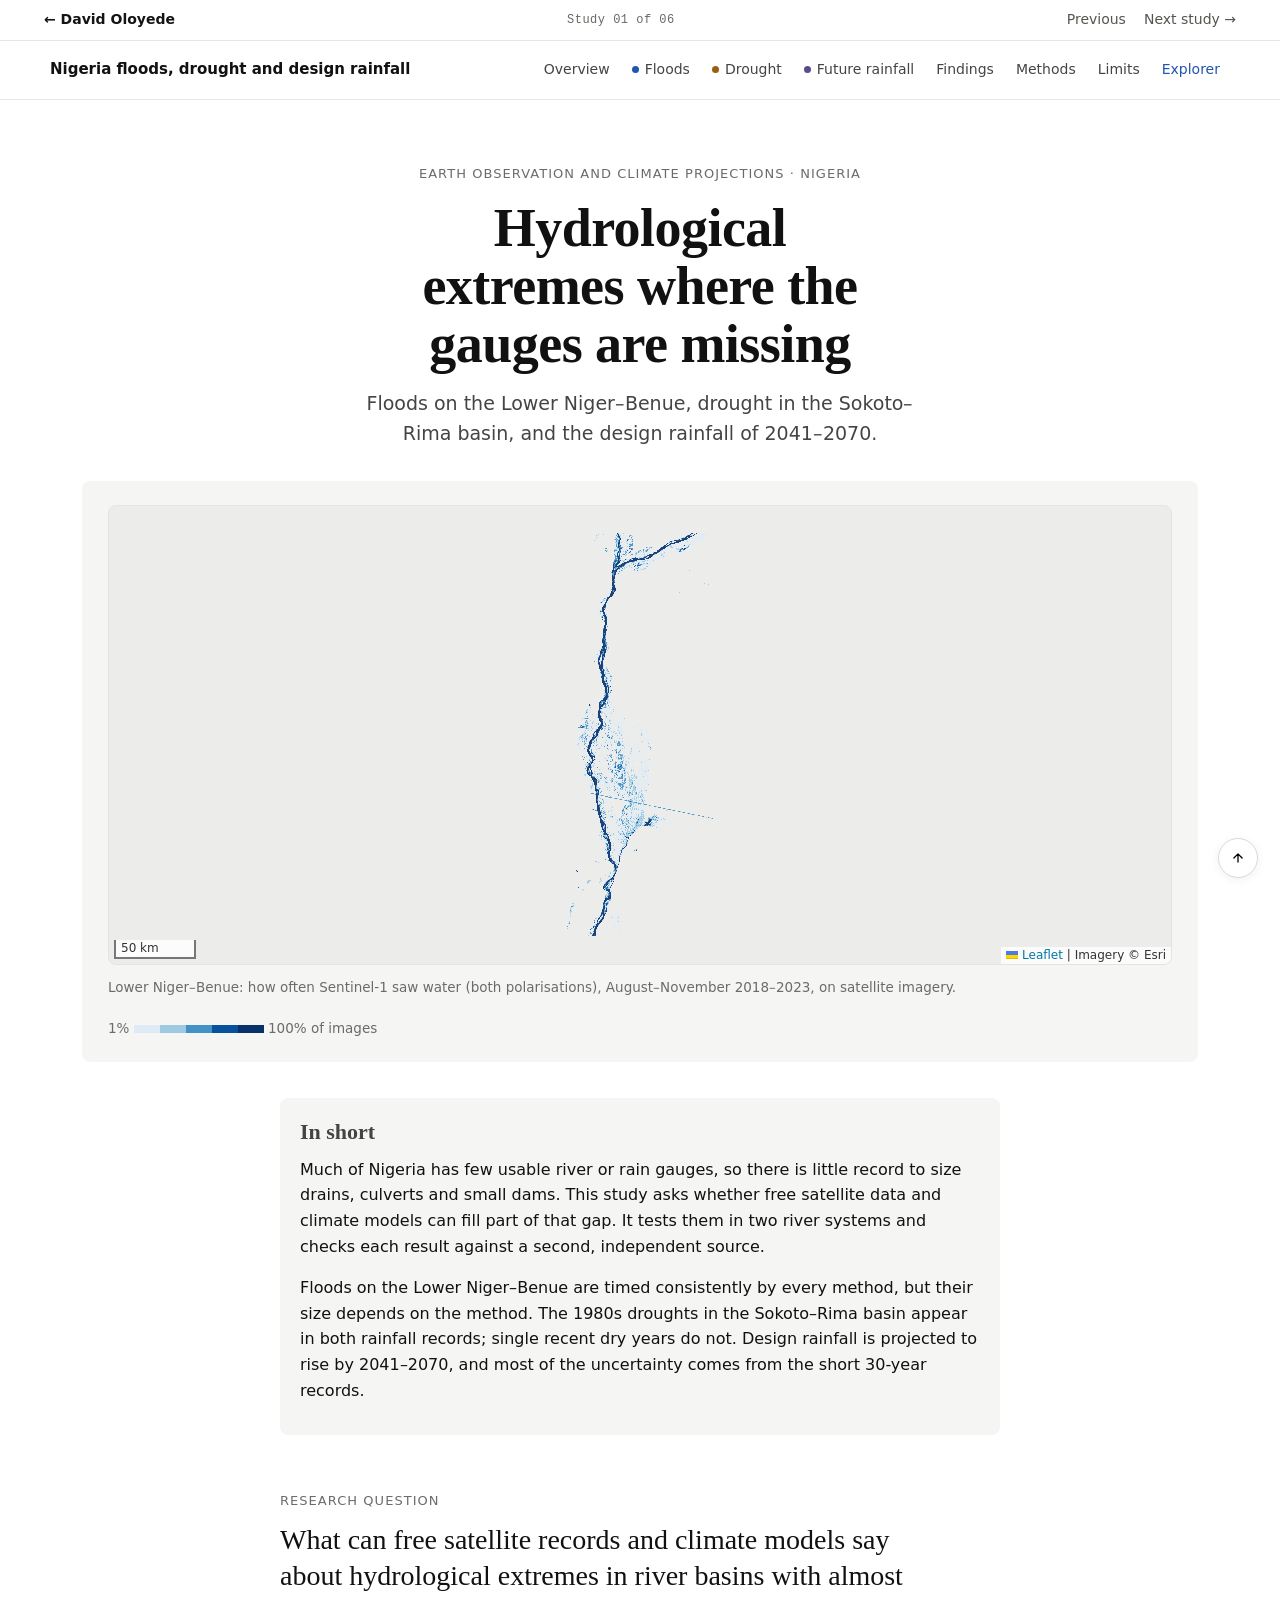
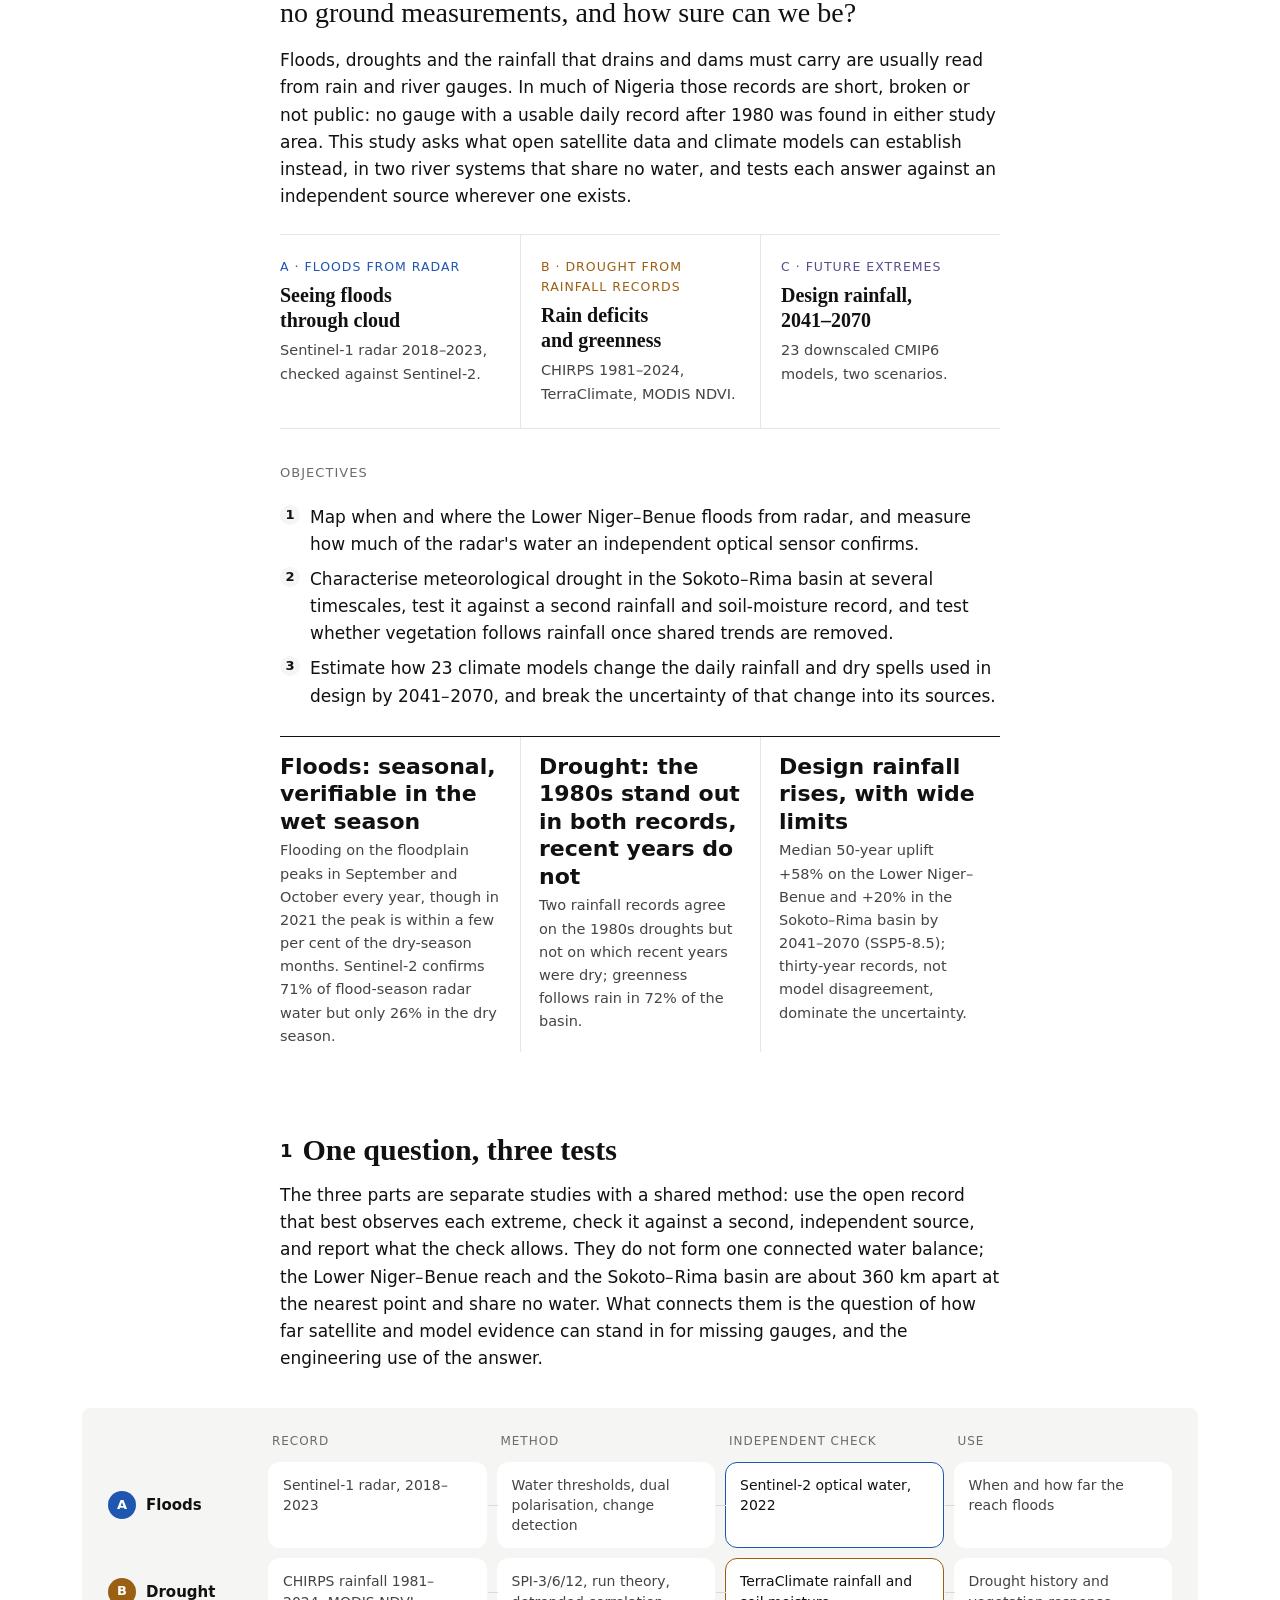
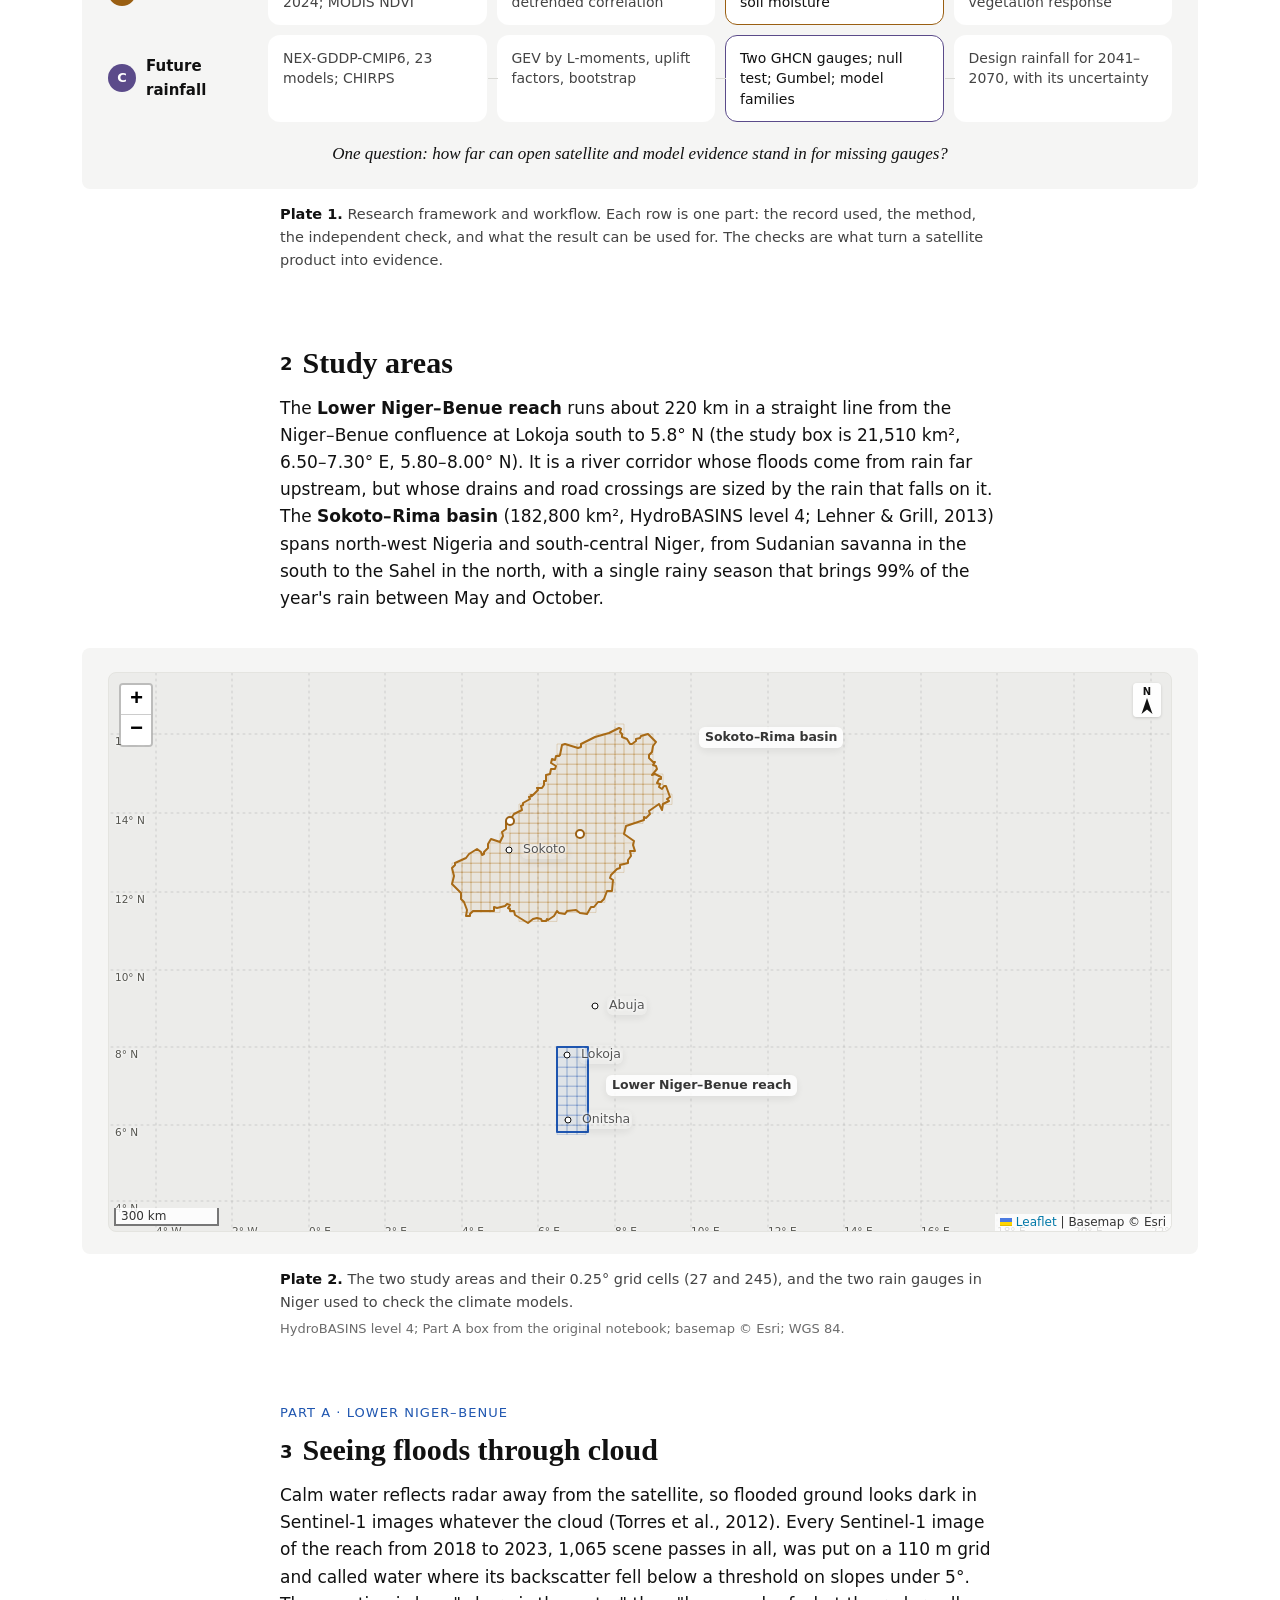
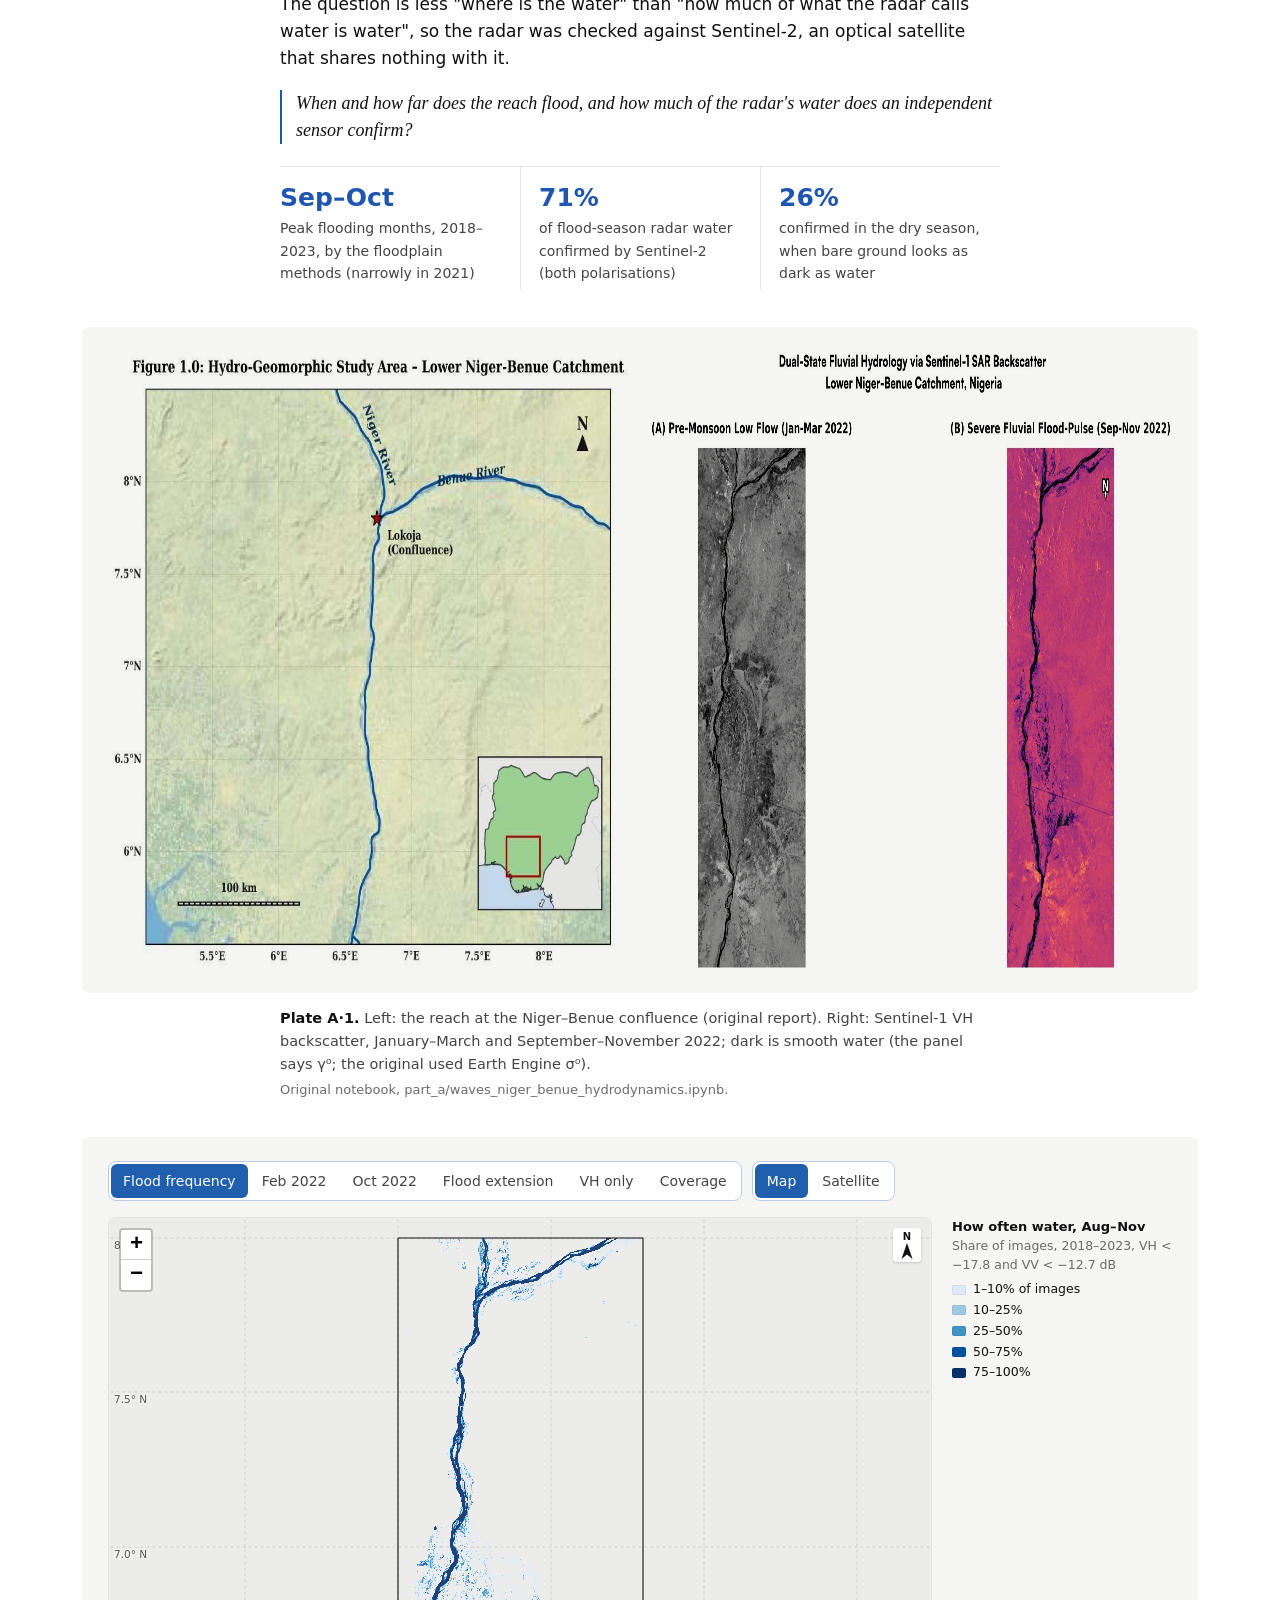
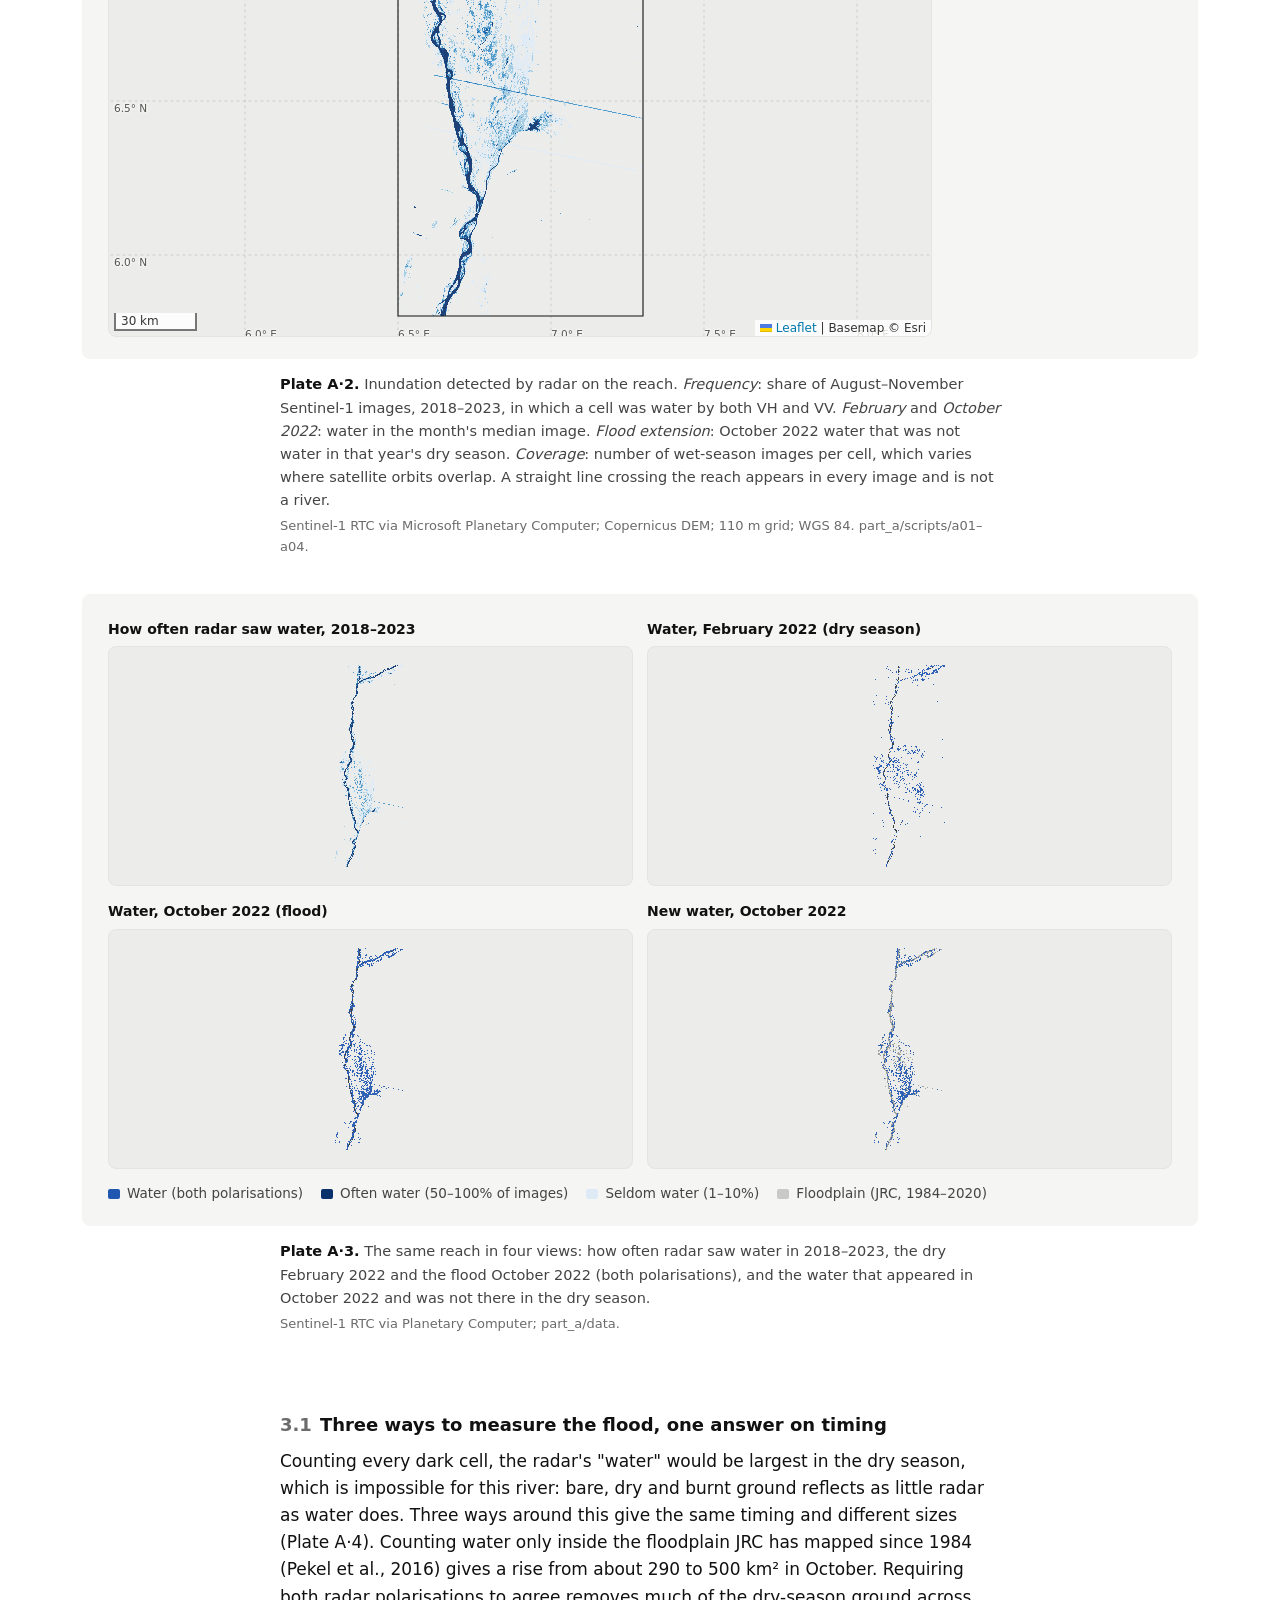
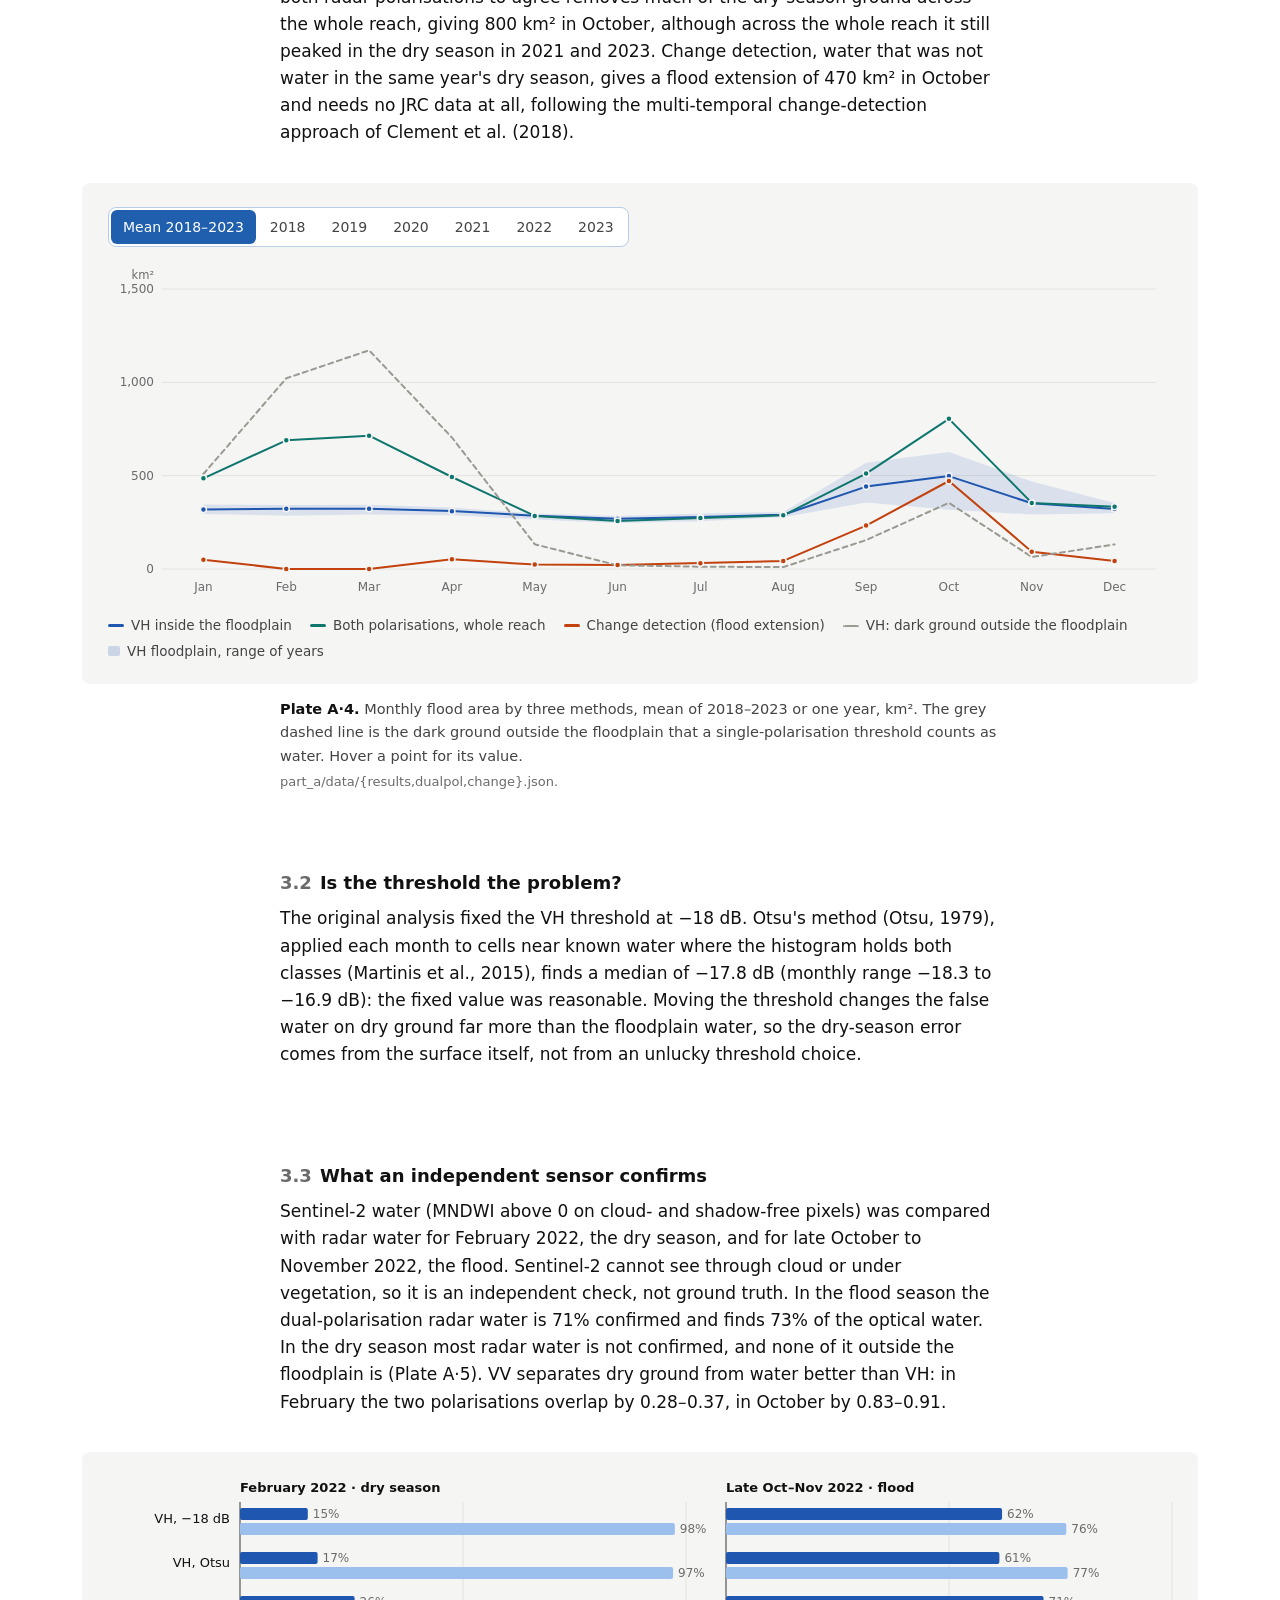
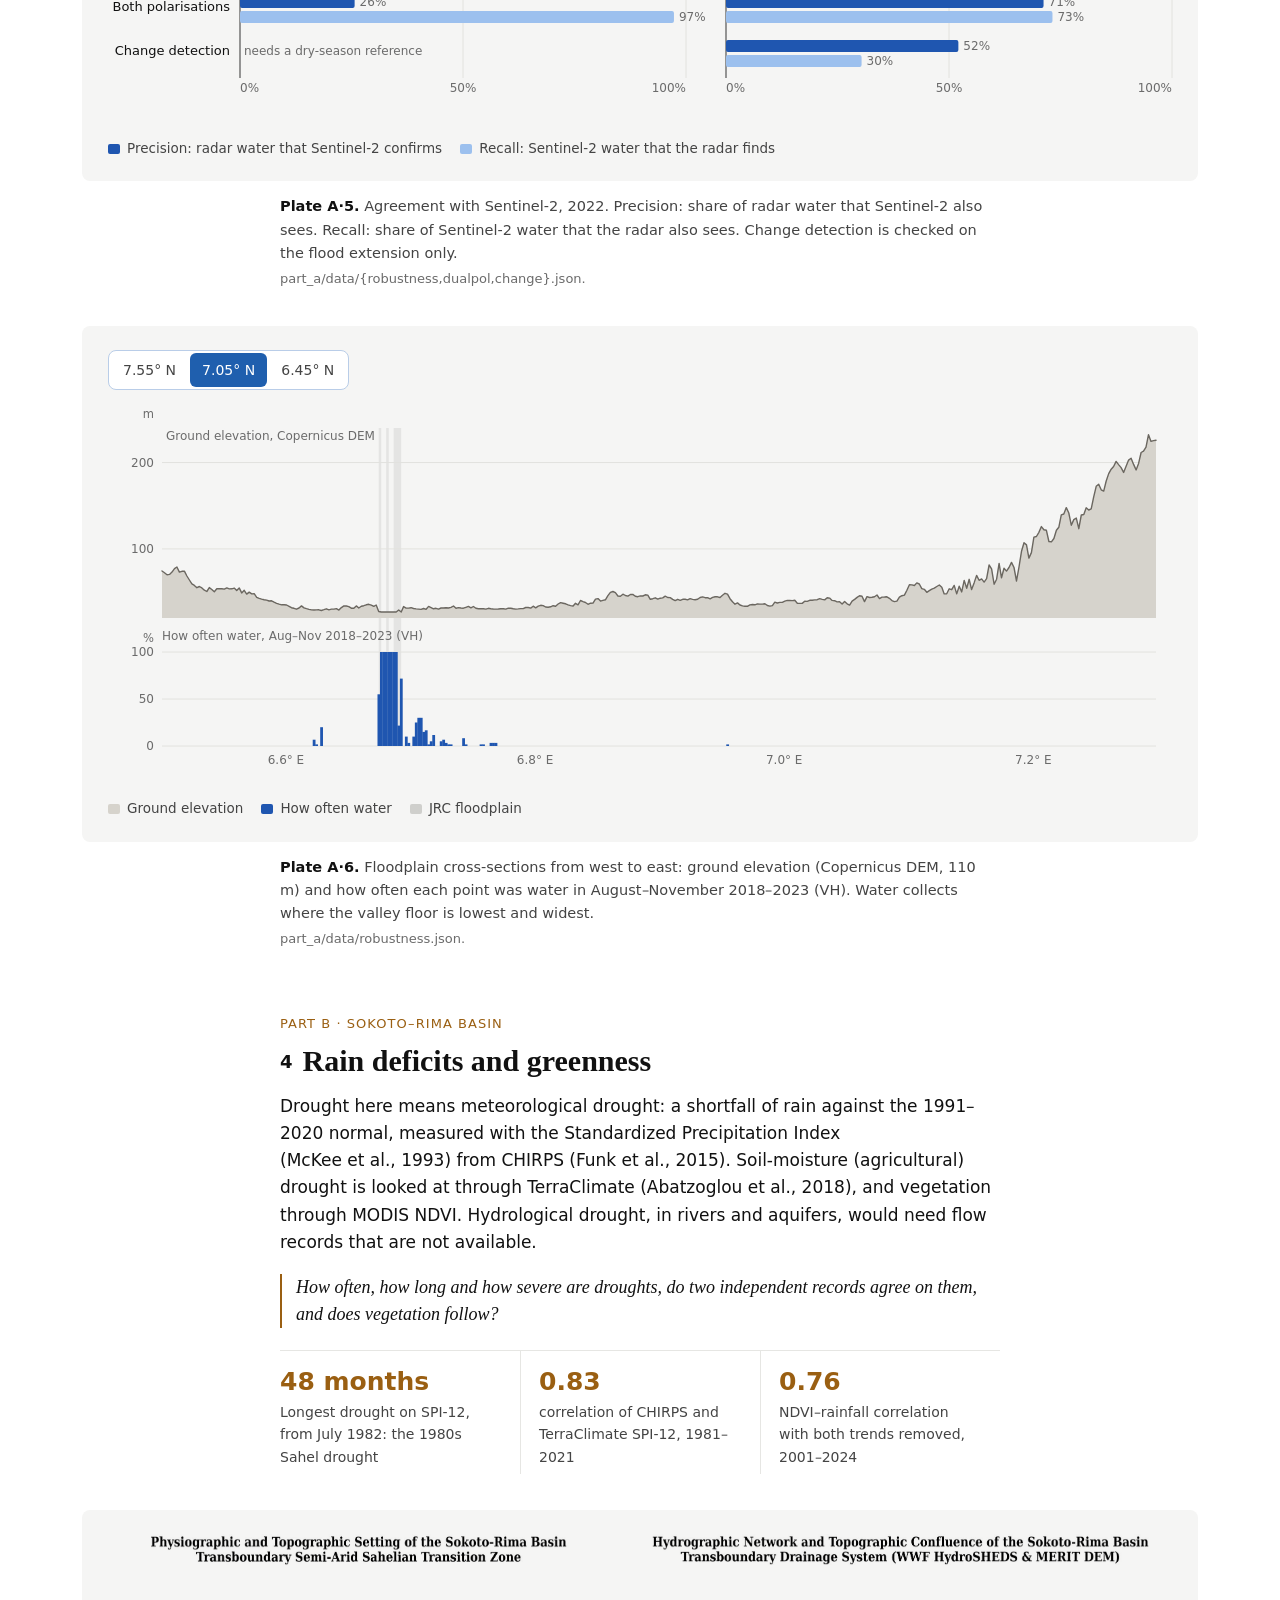
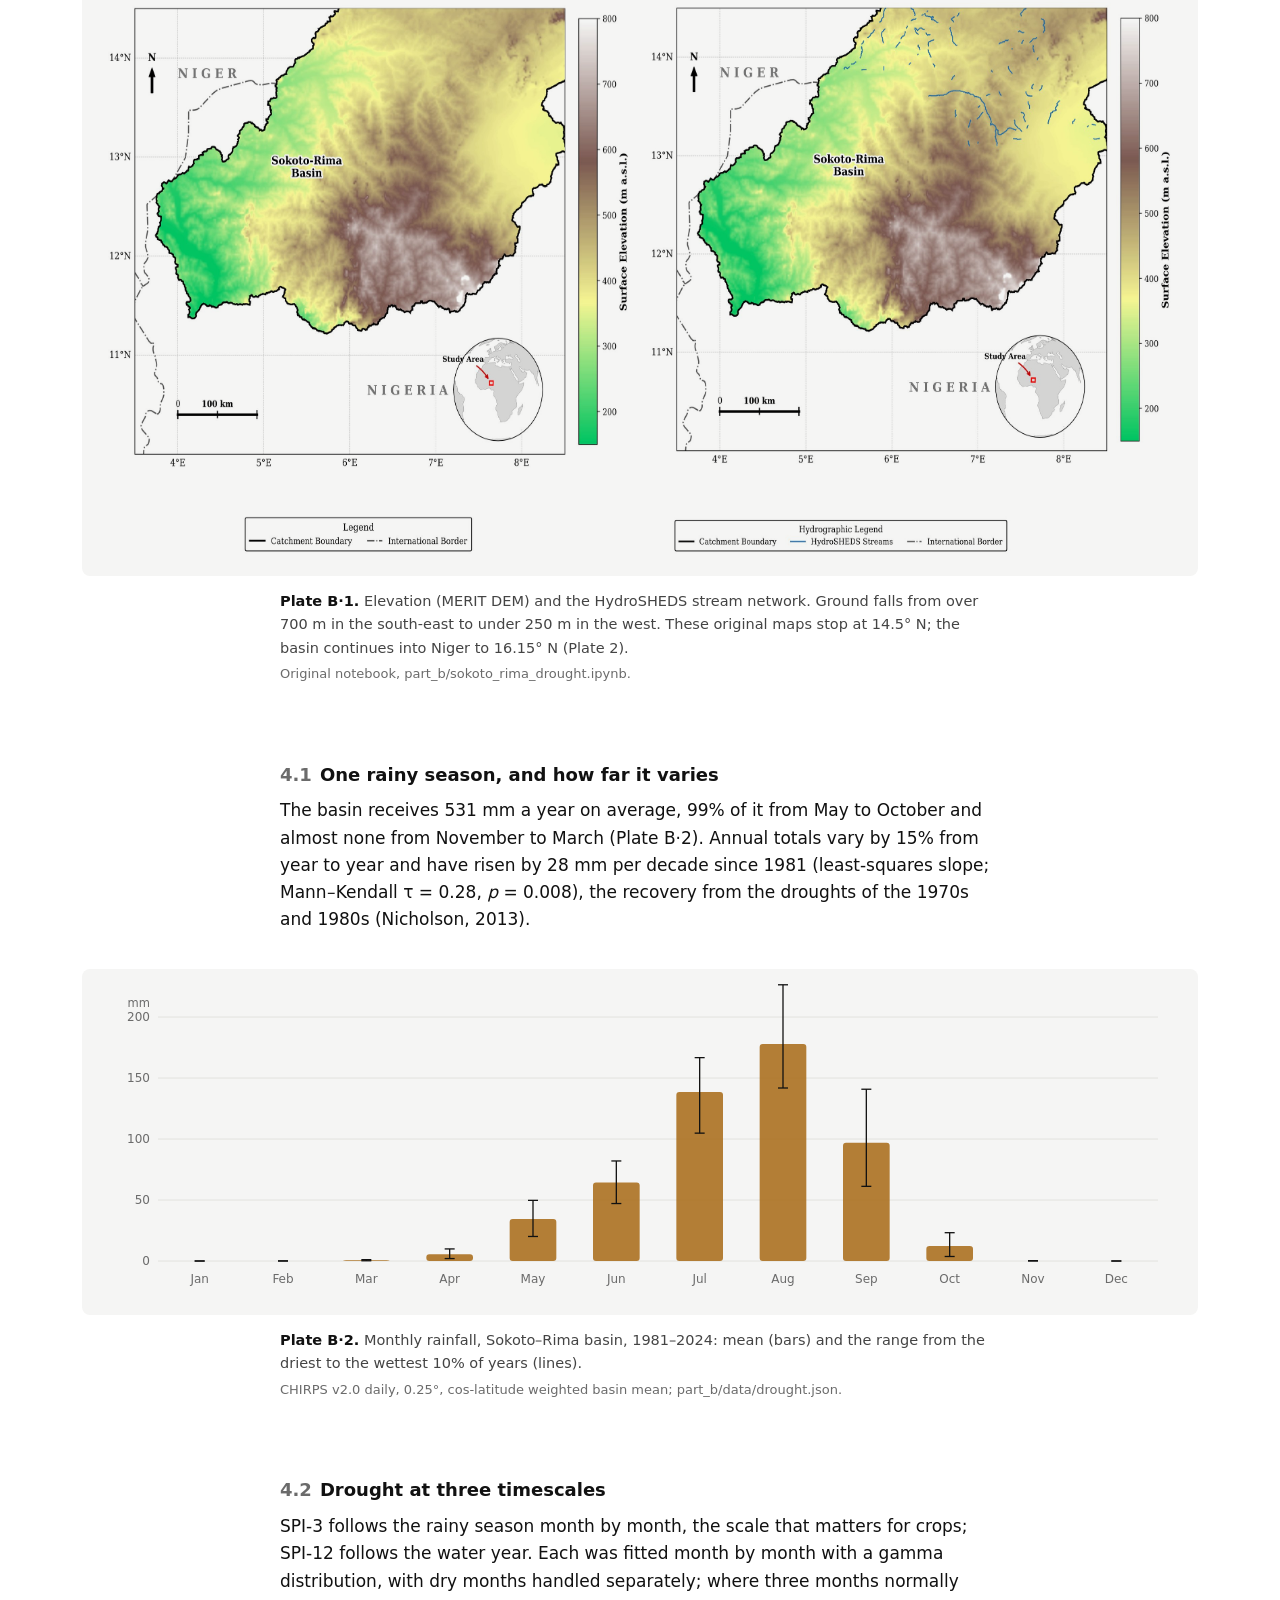
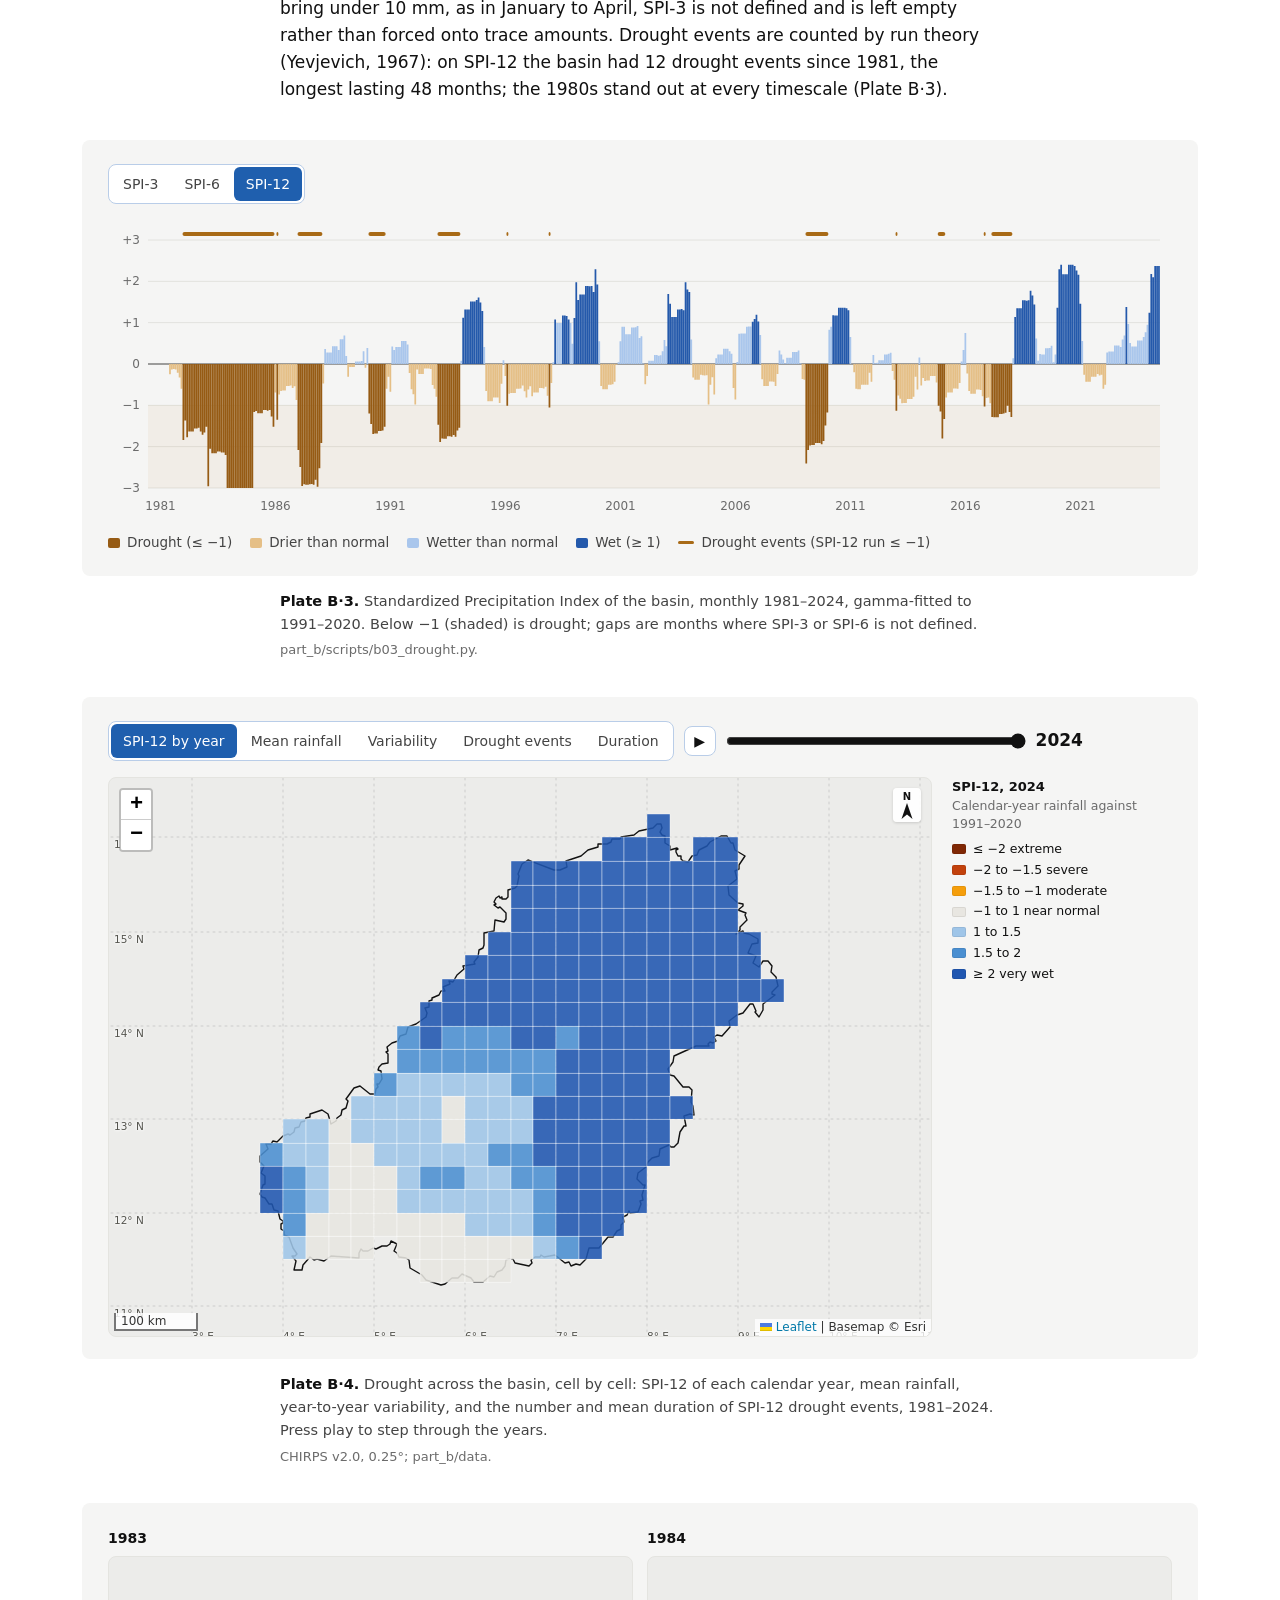
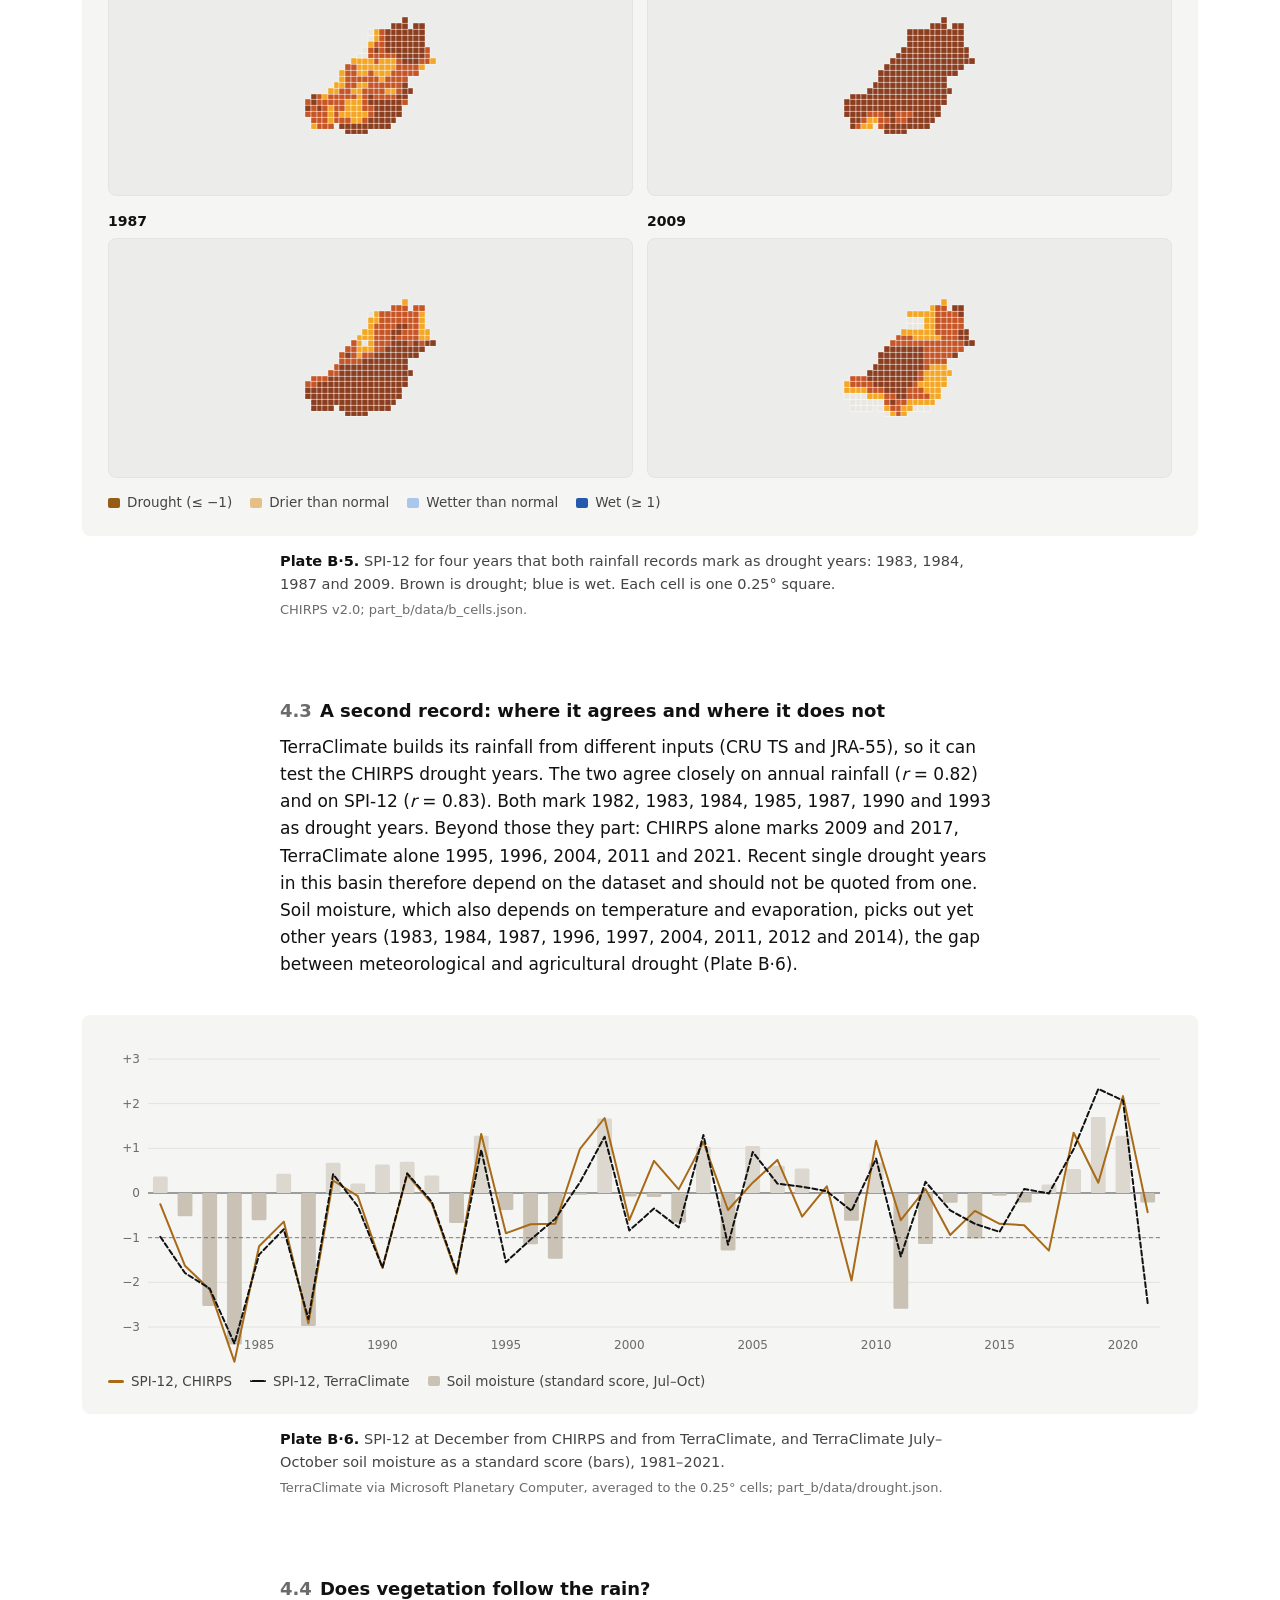
==== docs/index.html @ 621a9cd5 "Flood peak: narrowly above the dry-season months in 2021" ====
<!DOCTYPE html>
<html lang="en">
<head>
<meta charset="UTF-8">
<meta name="viewport" content="width=device-width, initial-scale=1.0">
<meta name="color-scheme" content="only light">
<title>Hydrological extremes where the gauges are missing: floods, droughts and design rainfall in Nigeria</title>
<meta name="description" content="Sentinel-1 flood observation on the Lower Niger–Benue checked against Sentinel-2, meteorological drought and vegetation response in the Sokoto–Rima basin, and design rainfall for 2041–2070 from 23 downscaled CMIP6 models, with their uncertainty.">
<meta name="author" content="David Oloyede">
<meta name="citation_title" content="Hydrological extremes where the gauges are missing: floods, droughts and design rainfall in two Nigerian river systems">
<meta name="citation_author" content="Oloyede, David">
<meta name="citation_publication_date" content="2026/11/12">
<meta property="og:type" content="article">
<meta property="og:title" content="Hydrological extremes where the gauges are missing">
<meta property="og:description" content="Floods, droughts and the design rainfall of 2041–2070 in two Nigerian river systems, from free satellite records and climate models, with their uncertainty.">
<meta property="og:url" content="https://oloyededavid.github.io/Observational-Hydrology-Extremes/">
<meta property="og:image" content="https://oloyededavid.github.io/Observational-Hydrology-Extremes/assets/explorer-preview.png">
<meta name="twitter:card" content="summary_large_image">
<link rel="canonical" href="https://oloyededavid.github.io/Observational-Hydrology-Extremes/">
<link rel="icon" href="data:image/svg+xml,%3Csvg xmlns='http://www.w3.org/2000/svg' viewBox='0 0 32 32'%3E%3Crect width='32' height='32' rx='6' fill='%23111'/%3E%3Cpath d='M16 6c-3.6 4.6-5.6 7.7-5.6 10.2a5.6 5.6 0 0 0 11.2 0C21.6 13.7 19.6 10.6 16 6z' fill='%23fff'/%3E%3C/svg%3E">
<link rel="preconnect" href="https://api.fontshare.com"><link rel="preconnect" href="https://cdn.fontshare.com" crossorigin>
<link rel="stylesheet" href="https://api.fontshare.com/v2/css?f[]=satoshi@400,500,700&amp;display=swap">
<link rel="stylesheet" href="https://api.fontshare.com/v2/css?f[]=zodiak@500,700&amp;display=swap">
<link rel="stylesheet" href="vendor/leaflet-1.9.4/leaflet.css">
<link rel="stylesheet" href="assets/atlas.css">
</head>
<body>
<!-- study-bar:start --><style>
.sn-bar{font:400 14px/1.4 'Range Dash','Satoshi',system-ui,-apple-system,'Segoe UI',sans-serif;background:#fff;border-bottom:1px solid #e5e5e1;color:#141412;position:relative;z-index:1000}
.sn-bar .sn-in{max-width:1240px;margin:0 auto;padding:4px 24px;display:flex;align-items:center;justify-content:space-between;gap:16px}
.sn-bar a{color:#141412;text-decoration:none;display:inline-flex;align-items:center;min-height:32px}.sn-bar a:hover{text-decoration:underline;text-underline-offset:4px}
.sn-home{font-weight:700}.sn-pos{color:#6a6963;font-family:ui-monospace,'SF Mono',Menlo,monospace;font-size:12px;letter-spacing:.04em}
.sn-pn{display:flex;gap:18px}.sn-pn a{color:#55544e}
.sn-next{font:400 16px/1.5 'Range Dash','Satoshi',system-ui,-apple-system,'Segoe UI',sans-serif;color:#141412;background:#fff;border-top:1px solid #ececea;margin-top:64px}
.sn-next .sn-in{max-width:1080px;margin:0 auto;padding:40px 24px 48px}
.sn-k{font-size:15px;color:#6a6963;margin:0 0 14px}
.sn-card{display:flex;align-items:center;gap:20px;text-decoration:none;color:inherit;background:#fafafa;border:1px solid #ececea;border-radius:22px;padding:14px 18px 14px 14px;transition:border-color .25s,background .25s}
.sn-card:hover{border-color:#d5d5d1;background:#f6f6f5}
.sn-media{flex:none;width:112px;height:84px;border-radius:14px;overflow:hidden;background:#eee}
.sn-media img{width:100%;height:100%;object-fit:cover;display:block;transition:transform .8s cubic-bezier(.2,.7,.2,1)}
.sn-card:hover .sn-media img{transform:scale(1.05)}
.sn-t{flex:1;min-width:0;display:flex;flex-direction:column;gap:4px}
.sn-t b{font-weight:500;font-size:clamp(17px,1.8vw,21px);line-height:1.25;letter-spacing:-.005em}
.sn-t span{font-size:15px;color:#62625d}
.sn-arrow{flex:none;width:46px;height:46px;border-radius:50%;border:1px solid #e4e4e0;background:#fff;display:grid;place-items:center;font-size:20px;color:#3a3a37;transition:transform .3s cubic-bezier(.2,.7,.2,1)}
.sn-card:hover .sn-arrow{transform:translateX(3px)}
.sn-back{display:flex;justify-content:center;gap:10px;margin-top:28px;font-size:15px;color:#62625d;text-decoration:none}
.sn-back:hover{color:#141412}
@media (max-width:620px){.sn-media{width:72px;height:72px}.sn-t span{display:none}.sn-pos{display:none}}
@media (prefers-reduced-motion:reduce){.sn-media img,.sn-arrow{transition:none}}
</style><nav class="sn-bar" aria-label="Portfolio"><div class="sn-in"><a class="sn-home" href="https://oloyededavid.github.io/geospatial-rs-portfolio/">← David Oloyede</a><span class="sn-pos">Study 01 of 06</span><span class="sn-pn"><a href="https://oloyededavid.github.io/Coastal-Hydrogeology-Modeling/" title="Urban sealing and the shallow water table of the Lekki–Epe barrier, Lagos, 1986–2024">Previous</a><a href="https://oloyededavid.github.io/Ogun-Catchment-Coast-Observatory/" title="Surface water from headwaters to lagoon: rainfall, soil moisture and flooding, 2019–2024">Next study →</a></span></div></nav><!-- study-bar:end -->
<nav class="skipnav" aria-label="Skip link"><a class="skip" href="#overview">Skip to the overview</a></nav>
<noscript><p style="max-width:720px;margin:12px auto;padding:10px 14px;border:1px solid #d9d9d5;border-radius:6px;background:#fff;color:#141412;font:400 14px/1.5 system-ui,sans-serif">Turn on JavaScript to see the maps, charts and the numbers that are read from the data files. The text is readable without it.</p></noscript>
<header class="site-header">
  <div class="site-inner">
    <a class="site-id" href="#top">Nigeria floods, drought and design rainfall</a>
    <nav class="toc" aria-label="Sections">
      <a href="#overview">Overview</a>
      <a href="#floods"><span class="dot" style="background:var(--A)"></span>Floods</a>
      <a href="#droughts"><span class="dot" style="background:var(--B)"></span>Drought</a>
      <a href="#design"><span class="dot" style="background:var(--C)"></span>Future rainfall</a>
      <a href="#findings">Findings</a>
      <a href="#methods">Methods</a>
      <a href="#limits">Limits</a>
      <a href="explorer.html" class="toc-ex">Explorer</a>
    </nav>
  </div>
  <nav class="toc-phone" aria-label="Sections on phone">
    <a href="#overview">Overview</a>
    <a href="#floods">Floods</a>
    <a href="#droughts">Drought</a>
    <a href="#design">Future rainfall</a>
    <a href="#findings">Findings</a>
    <a href="#methods">Methods</a>
    <a href="#limits">Limits</a>
    <a href="explorer.html" class="toc-ex">Explorer</a>
  </nav>
  <div class="progress" aria-hidden="true"><span id="progress"></span></div>
</header>

<main id="top">
<div class="wrap">
  <header class="title" data-reveal>
    <div class="k">Earth observation and climate projections · Nigeria</div>
    <h1>Hydrological extremes where the gauges are missing</h1>
    <p>Floods on the Lower Niger–Benue, drought in the Sokoto–Rima basin, and the design rainfall of 2041–2070.</p>
  </header>
  <figure class="plate" id="fig-hero" data-reveal style="margin-top:0">
    <div class="panel">
      <div class="hero-map map" id="hero-map" role="region" aria-label="Satellite image of the Lower Niger–Benue reach with how often Sentinel-1 saw water in August–November 2018–2023 overlaid in blue"></div>
      <div class="hero-cap"><span>Lower Niger–Benue: how often Sentinel-1 saw water (both polarisations), August–November 2018–2023, on satellite imagery.</span><span class="ramp">1%&nbsp;<i style="background:#deebf7"></i><i style="background:#9ecae1"></i><i style="background:#4292c6"></i><i style="background:#08519c"></i><i style="background:#08306b"></i>&nbsp;100% of images</span></div>
    </div>
  </figure>

  <div class="main">
    <aside class="note-box in-short" aria-labelledby="h-short" data-reveal>
      <h2 id="h-short">In short</h2>
      <p>Much of Nigeria has few usable river or rain gauges, so there is little record to size drains, culverts and small dams. This study asks whether free satellite data and climate models can fill part of that gap. It tests them in two river systems and checks each result against a second, independent source.</p>
      <p>Floods on the Lower Niger–Benue are timed consistently by every method, but their size depends on the method. The 1980s droughts in the Sokoto–Rima basin appear in both rainfall records; single recent dry years do not. Design rainfall is projected to rise by 2041–2070, and most of the uncertainty comes from the short 30-year records.</p>
    </aside>
    <section id="overview" class="q" data-reveal aria-labelledby="h-q">
      <div class="label">Research question</div>
      <h2 id="h-q">What can free satellite records and climate models say about hydrological extremes in river basins with almost no ground measurements, and how sure can we be?</h2>
      <p>Floods, droughts and the rainfall that drains and dams must carry are usually read from rain and river gauges. In much of Nigeria those records are short, broken or not public: no gauge with a usable daily record after 1980 was found in either study area. This study asks what open satellite data and climate models can establish instead, in two river systems that share no water, and tests each answer against an independent source wherever one exists.</p>
      <nav class="index" aria-label="The three parts">
        <a href="#floods"><div class="t" style="color:var(--A)">A · Floods from radar</div><h3>Seeing floods through cloud</h3><p>Sentinel-1 radar 2018–2023, checked against Sentinel-2.</p></a>
        <a href="#droughts"><div class="t" style="color:var(--B)">B · Drought from rainfall records</div><h3>Rain deficits and greenness</h3><p>CHIRPS 1981–2024, TerraClimate, MODIS NDVI.</p></a>
        <a href="#design"><div class="t" style="color:var(--C)">C · Future extremes</div><h3>Design rainfall, 2041–2070</h3><p>23 downscaled CMIP6 models, two scenarios.</p></a>
      </nav>
      <h3 class="label" style="margin:34px 0 0">Objectives</h3>
      <ol class="objectives">
        <li>Map when and where the Lower Niger–Benue floods from radar, and measure how much of the radar's water an independent optical sensor confirms.</li>
        <li>Characterise meteorological drought in the Sokoto–Rima basin at several timescales, test it against a second rainfall and soil-moisture record, and test whether vegetation follows rainfall once shared trends are removed.</li>
        <li>Estimate how 23 climate models change the daily rainfall and dry spells used in design by 2041–2070, and break the uncertainty of that change into its sources.</li>
      </ol>
      <div class="answer">
        <div><b>Floods: seasonal, verifiable in the wet season</b><span>Flooding on the floodplain peaks in <span data-v="aPeakMonths">—</span> every year, though in 2021 the peak is within a few per cent of the dry-season months. Sentinel-2 confirms <span data-v="aWetPrec">—</span> of flood-season radar water but only <span data-v="aDryPrec">—</span> in the dry season.</span></div>
        <div><b>Drought: the 1980s stand out in both records, recent years do not</b><span>Two rainfall records agree on the 1980s droughts but not on which recent years were dry; greenness follows rain in <span data-v="bCellsSig">—</span> of the basin.</span></div>
        <div><b>Design rainfall rises, with wide limits</b><span>Median 50-year uplift <span data-v="cHeadline">—</span> by 2041–2070 (SSP5-8.5); thirty-year records, not model disagreement, dominate the uncertainty.</span></div>
      </div>
    </section>

    <section id="framework" class="sec" data-reveal aria-labelledby="h-fw">
      <h2 id="h-fw"><span class="n">1</span>One question, three tests</h2>
      <p>The three parts are separate studies with a shared method: use the open record that best observes each extreme, check it against a second, independent source, and report what the check allows. They do not form one connected water balance; the Lower Niger–Benue reach and the Sokoto–Rima basin are about 360 km apart at the nearest point and share no water. What connects them is the question of how far satellite and model evidence can stand in for missing gauges, and the engineering use of the answer.</p>
    </section>
  </div>
  <figure class="plate" id="fig-framework" data-reveal>
    <div class="panel"><div id="framework-diagram" class="diagram"></div></div>
    <figcaption><b>Plate 1.</b> Research framework and workflow. Each row is one part: the record used, the method, the independent check, and what the result can be used for. The checks are what turn a satellite product into evidence.</figcaption>
  </figure>

  <div class="main">
    <section id="study-area" class="sec" data-reveal aria-labelledby="h-area">
      <h2 id="h-area"><span class="n">2</span>Study areas</h2>
      <p>The <strong>Lower Niger–Benue reach</strong> runs about 220 km in a straight line from the Niger–Benue confluence at Lokoja south to 5.8° N (the study box is <span data-v="nbArea">—</span> km², 6.50–7.30° E, 5.80–8.00° N). It is a river corridor whose floods come from rain far upstream, but whose drains and road crossings are sized by the rain that falls on it. The <strong>Sokoto–Rima basin</strong> (<span data-v="srArea">—</span> km², HydroBASINS level 4; <span class="cite">Lehner &amp; Grill, 2013</span>) spans north-west Nigeria and south-central Niger, from Sudanian savanna in the south to the Sahel in the north, with a single rainy season that brings <span data-v="bWetShare">—</span> of the year's rain between May and October.</p>
    </section>
  </div>
  <figure class="plate" id="fig-areas" data-reveal>
    <div class="panel"><div class="map h560" id="study-map" role="group" aria-label="Map of Nigeria and Niger with the two study areas, their 0.25° cells and the two rain gauges"></div></div>
    <figcaption><b>Plate 2.</b> The two study areas and their 0.25° grid cells (<span data-v="nbCells">—</span> and <span data-v="srCells">—</span>), and the two rain gauges in Niger used to check the climate models. <span class="src">HydroBASINS level 4; Part A box from the original notebook; basemap © Esri; WGS 84.</span></figcaption>
  </figure>

  <!-- ===================== PART A ===================== -->
  <div class="main partA">
    <section id="floods" class="sec" data-reveal aria-labelledby="h-a">
      <div class="part-tag">Part A · Lower Niger–Benue</div>
      <h2 id="h-a"><span class="n">3</span>Seeing floods through cloud</h2>
      <p>Calm water reflects radar away from the satellite, so flooded ground looks dark in Sentinel-1 images whatever the cloud <span class="cite">(Torres et al., 2012)</span>. Every Sentinel-1 image of the reach from 2018 to 2023, <span data-v="aScenes">—</span> scene passes in all, was put on a 110 m grid and called water where its backscatter fell below a threshold on slopes under 5°. The question is less "where is the water" than "how much of what the radar calls water is water", so the radar was checked against Sentinel-2, an optical satellite that shares nothing with it.</p>
      <p class="rq">When and how far does the reach flood, and how much of the radar's water does an independent sensor confirm?</p>
      <div class="find"><div><b data-v="aPeakShort">—</b><span>Peak flooding months, 2018–2023, by the floodplain methods (narrowly in 2021)</span></div><div><b data-v="aWetPrec2">—</b><span>of flood-season radar water confirmed by Sentinel-2 (both polarisations)</span></div><div><b data-v="aDryPrec2">—</b><span>confirmed in the dry season, when bare ground looks as dark as water</span></div></div>
    </section>
  </div>
  <figure class="plate" id="fig-a-setting" data-reveal>
    <div class="panel"><div class="img-pair">
      <img class="zoomable" src="assets/fig/a-study-area-report.jpg" alt="Map of the Niger and Benue rivers meeting at Lokoja with an inset of Nigeria" width="948" height="807" loading="lazy">
      <img class="zoomable" src="assets/fig/a-dual-state-hydrology.jpg" alt="Two Sentinel-1 radar images: a narrow dark river in January–March 2022 and wide dark flooded ground in September–November 2022" width="1600" height="1078" loading="lazy">
    </div></div>
    <figcaption><b>Plate A·1.</b> Left: the reach at the Niger–Benue confluence (original report). Right: Sentinel-1 VH backscatter, January–March and September–November 2022; dark is smooth water (the panel says γ⁰; the original used Earth Engine σ⁰). <span class="src">Original notebook, part_a/waves_niger_benue_hydrodynamics.ipynb.</span></figcaption>
  </figure>
  <figure class="plate" id="fig-flood-map" data-reveal>
    <div class="panel">
      <div class="fig-bar"><div class="seg" id="fm-layer" role="group" aria-label="Map layer"></div></div>
      <div class="map-wrap"><div class="map h720" id="flood-map" role="group" aria-label="Map of the reach showing Sentinel-1 water for the selected layer"></div><div class="legend" id="fm-legend" aria-live="polite"></div></div>
    </div>
    <figcaption><b>Plate A·2.</b> Inundation detected by radar on the reach. <i>Frequency</i>: share of August–November Sentinel-1 images, 2018–2023, in which a cell was water by both VH and VV. <i>February</i> and <i>October 2022</i>: water in the month's median image. <i>Flood extension</i>: October 2022 water that was not water in that year's dry season. <i>Coverage</i>: number of wet-season images per cell, which varies where satellite orbits overlap. A straight line crossing the reach appears in every image and is not a river. <span class="src">Sentinel-1 RTC via Microsoft Planetary Computer; Copernicus DEM; 110 m grid; WGS 84. part_a/scripts/a01–a04.</span></figcaption>
  </figure>
  <figure class="plate" id="fig-a-multi" data-reveal>
    <div class="panel"><div class="multi" id="multi-a" role="group" aria-label="Four flood maps for the same reach"></div><ul class="keylist" id="multi-a-key"></ul></div>
    <figcaption><b>Plate A·3.</b> The same reach in four views: how often radar saw water in 2018–2023, the dry February 2022 and the flood October 2022 (both polarisations), and the water that appeared in October 2022 and was not there in the dry season. <span class="src">Sentinel-1 RTC via Planetary Computer; part_a/data.</span></figcaption>
  </figure>

  <div class="main partA">
    <section class="sec" style="padding-top:44px" aria-labelledby="h-a1">
      <h3 id="h-a1"><span class="n">3.1</span>Three ways to measure the flood, one answer on timing</h3>
      <p>Counting every dark cell, the radar's "water" would be largest in the dry season, which is impossible for this river: bare, dry and burnt ground reflects as little radar as water does. Three ways around this give the same timing and different sizes (Plate A·4). Counting water only inside the floodplain JRC has mapped since 1984 <span class="cite">(Pekel et al., 2016)</span> gives a rise from about <span data-v="aVhBase">—</span> to <span data-v="aVhOct">—</span> km² in October. Requiring both radar polarisations to agree removes much of the dry-season ground across the whole reach, giving <span data-v="aDualOct">—</span> km² in October<span data-v="aDualDry"></span>. Change detection, water that was not water in the same year's dry season, gives a flood extension of <span data-v="aChgOct">—</span> km² in October and needs no JRC data at all, following the multi-temporal change-detection approach of <span class="cite">Clement et al. (2018)</span>.</p>
    </section>
  </div>
  <figure class="plate" id="fig-flood-curve" data-reveal>
    <div class="panel"><div class="fig-bar"><div class="seg" id="fc-year" role="group" aria-label="Year"></div></div><div id="floodchart" class="chart"></div><ul class="keylist" id="fc-key"></ul></div>
    <figcaption><b>Plate A·4.</b> Monthly flood area by three methods, mean of 2018–2023 or one year, km². The grey dashed line is the dark ground outside the floodplain that a single-polarisation threshold counts as water. Hover a point for its value. <span class="src">part_a/data/{results,dualpol,change}.json.</span></figcaption>
  </figure>
  <div class="main partA">
    <section class="sec" style="padding-top:44px" aria-labelledby="h-a2">
      <h3 id="h-a2"><span class="n">3.2</span>Is the threshold the problem?</h3>
      <p>The original analysis fixed the VH threshold at −18 dB. Otsu's method <span class="cite">(Otsu, 1979)</span>, applied each month to cells near known water where the histogram holds both classes <span class="cite">(Martinis et al., 2015)</span>, finds <span data-v="aOtsu">—</span>: the fixed value was reasonable. Moving the threshold changes the false water on dry ground far more than the floodplain water, so the dry-season error comes from the surface itself, not from an unlucky threshold choice.</p>
    </section>
  </div>
  
  <div class="main partA">
    <section class="sec" style="padding-top:44px" aria-labelledby="h-a3">
      <h3 id="h-a3"><span class="n">3.3</span>What an independent sensor confirms</h3>
      <p>Sentinel-2 water (MNDWI above 0 on cloud- and shadow-free pixels) was compared with radar water for February 2022, the dry season, and for late October to November 2022, the flood. Sentinel-2 cannot see through cloud or under vegetation, so it is an independent check, not ground truth. In the flood season the dual-polarisation radar water is <span data-v="aWetPrec3">—</span> confirmed and finds <span data-v="aWetRec">—</span> of the optical water. In the dry season most radar water is not confirmed, and none of it outside the floodplain is (Plate A·5). VV separates dry ground from water better than VH: in February the two polarisations overlap by <span data-v="aIouFeb">—</span>, in October by <span data-v="aIouOct">—</span>.</p>
    </section>
  </div>
  <figure class="plate" id="fig-s2" data-reveal>
    <div class="panel"><div id="s2chart" class="chart"></div><ul class="keylist" id="s2-key"></ul></div>
    <figcaption><b>Plate A·5.</b> Agreement with Sentinel-2, 2022. Precision: share of radar water that Sentinel-2 also sees. Recall: share of Sentinel-2 water that the radar also sees. Change detection is checked on the flood extension only. <span class="src">part_a/data/{robustness,dualpol,change}.json.</span></figcaption>
  </figure>
  <figure class="plate" id="fig-sections" data-reveal>
    <div class="panel"><div class="fig-bar"><div class="seg" id="xs-pick" role="group" aria-label="Cross-section"></div></div><div id="xschart" class="chart"></div><ul class="keylist" id="xs-key"></ul></div>
    <figcaption><b>Plate A·6.</b> Floodplain cross-sections from west to east: ground elevation (Copernicus DEM, 110 m) and how often each point was water in August–November 2018–2023 (VH). Water collects where the valley floor is lowest and widest. <span class="src">part_a/data/robustness.json.</span></figcaption>
  </figure>

  <!-- ===================== PART B ===================== -->
  <div class="main partB">
    <section id="droughts" class="sec" data-reveal aria-labelledby="h-b">
      <div class="part-tag">Part B · Sokoto–Rima basin</div>
      <h2 id="h-b"><span class="n">4</span>Rain deficits and greenness</h2>
      <p>Drought here means meteorological drought: a shortfall of rain against the 1991–2020 normal, measured with the Standardized Precipitation Index <span class="cite">(McKee et al., 1993)</span> from CHIRPS <span class="cite">(Funk et al., 2015)</span>. Soil-moisture (agricultural) drought is looked at through TerraClimate <span class="cite">(Abatzoglou et al., 2018)</span>, and vegetation through MODIS NDVI. Hydrological drought, in rivers and aquifers, would need flow records that are not available.</p>
      <p class="rq">How often, how long and how severe are droughts, do two independent records agree on them, and does vegetation follow?</p>
      <div class="find"><div><b data-v="b80s">—</b><span>Longest drought on SPI-12, from <span data-v="b80sStart">—</span>: the 1980s Sahel drought</span></div><div><b data-v="bTcR">—</b><span>correlation of CHIRPS and TerraClimate SPI-12, 1981–2021</span></div><div><b data-v="bNdviDet">—</b><span>NDVI–rainfall correlation with both trends removed, 2001–2024</span></div></div>
    </section>
  </div>
  <figure class="plate" id="fig-b-setting" data-reveal>
    <div class="panel"><div class="img-pair">
      <img class="zoomable" src="assets/fig/b-study-area-physiography.jpg" alt="Elevation map of the Sokoto–Rima basin, low in the west and over 700 m in the south-east" width="1551" height="1600" loading="lazy">
      <img class="zoomable" src="assets/fig/b-sokoto-rima-hydrography-map.jpg" alt="The same elevation map with HydroSHEDS streams in blue" width="1541" height="1600" loading="lazy">
    </div></div>
    <figcaption><b>Plate B·1.</b> Elevation (MERIT DEM) and the HydroSHEDS stream network. Ground falls from over 700 m in the south-east to under 250 m in the west. These original maps stop at 14.5° N; the basin continues into Niger to 16.15° N (Plate 2). <span class="src">Original notebook, part_b/sokoto_rima_drought.ipynb.</span></figcaption>
  </figure>
  <div class="main partB"><section class="sec" style="padding-top:44px" aria-labelledby="h-b1">
    <h3 id="h-b1"><span class="n">4.1</span>One rainy season, and how far it varies</h3>
    <p>The basin receives <span data-v="bMean">—</span> mm a year on average, <span data-v="bWetShare2">—</span> of it from May to October and almost none from November to March (Plate B·2). Annual totals vary by <span data-v="bCv">—</span>% from year to year and have risen by <span data-v="bTrend">—</span> mm per decade since 1981 (least-squares slope; Mann–Kendall τ = <span data-v="bTau">—</span>, <var>p</var> = <span data-v="bTauP">—</span>), the recovery from the droughts of the 1970s and 1980s <span class="cite">(Nicholson, 2013)</span>.</p>
  </section></div>
  <figure class="plate" id="fig-clim" data-reveal>
    <div class="panel"><div id="climchart" class="chart"></div></div>
    <figcaption><b>Plate B·2.</b> Monthly rainfall, Sokoto–Rima basin, 1981–2024: mean (bars) and the range from the driest to the wettest 10% of years (lines). <span class="src">CHIRPS v2.0 daily, 0.25°, cos-latitude weighted basin mean; part_b/data/drought.json.</span></figcaption>
  </figure>
  <div class="main partB"><section class="sec" style="padding-top:44px" aria-labelledby="h-b2">
    <h3 id="h-b2"><span class="n">4.2</span>Drought at three timescales</h3>
    <p>SPI-3 follows the rainy season month by month, the scale that matters for crops; SPI-12 follows the water year. Each was fitted month by month with a gamma distribution, with dry months handled separately; where three months normally bring under 10 mm, as in January to April, SPI-3 is not defined and is left empty rather than forced onto trace amounts. Drought events are counted by run theory <span class="cite">(Yevjevich, 1967)</span>: on SPI-12 the basin had <span data-v="bEv12">—</span> drought events since 1981, the longest lasting <span data-v="bMax12">—</span> months; the 1980s stand out at every timescale (Plate B·3).</p>
  </section></div>
  <figure class="plate" id="fig-spi" data-reveal>
    <div class="panel"><div class="fig-bar"><div class="seg" id="spi-k" role="group" aria-label="SPI timescale"></div></div><div id="spichart" class="chart"></div><ul class="keylist" id="spi-key"></ul></div>
    <figcaption><b>Plate B·3.</b> Standardized Precipitation Index of the basin, monthly 1981–2024, gamma-fitted to 1991–2020. Below −1 (shaded) is drought; gaps are months where SPI-3 or SPI-6 is not defined. <span class="src">part_b/scripts/b03_drought.py.</span></figcaption>
  </figure>
  <figure class="plate" id="fig-drought-map" data-reveal>
    <div class="panel">
      <div class="fig-bar"><div class="seg" id="dm-layer" role="group" aria-label="Map layer"></div><div class="year-ctl" id="dm-year-ctl"><button type="button" class="button play" id="dm-play" aria-label="Play through the years">▶</button><input type="range" id="dm-year" aria-label="Year"><output id="dm-year-out" for="dm-year">—</output></div></div>
      <div class="map-wrap"><div class="map h560" id="drought-map" role="group" aria-label="Map of the Sokoto–Rima basin's cells coloured by the selected drought layer"></div><div class="legend" id="dm-legend" aria-live="polite"></div></div>
    </div>
    <figcaption><b>Plate B·4.</b> Drought across the basin, cell by cell: SPI-12 of each calendar year, mean rainfall, year-to-year variability, and the number and mean duration of SPI-12 drought events, 1981–2024. Press play to step through the years. <span class="src">CHIRPS v2.0, 0.25°; part_b/data.</span></figcaption>
  </figure>
  <figure class="plate" id="fig-b-multi" data-reveal>
    <div class="panel"><div class="multi" id="multi-b" role="group" aria-label="Four maps of SPI-12 in drought years"></div><ul class="keylist" id="multi-b-key"></ul></div>
    <figcaption><b>Plate B·5.</b> SPI-12 for four years that both rainfall records mark as drought years: 1983, 1984, 1987 and 2009. Brown is drought; blue is wet. Each cell is one 0.25° square. <span class="src">CHIRPS v2.0; part_b/data/b_cells.json.</span></figcaption>
  </figure>

  <div class="main partB"><section class="sec" style="padding-top:44px" aria-labelledby="h-b3">
    <h3 id="h-b3"><span class="n">4.3</span>A second record: where it agrees and where it does not</h3>
    <p>TerraClimate builds its rainfall from different inputs (CRU TS and JRA-55), so it can test the CHIRPS drought years. The two agree closely on annual rainfall (<var>r</var> = <span data-v="bTcAnn">—</span>) and on SPI-12 (<var>r</var> = <span data-v="bTcR2">—</span>). Both mark <span data-v="bBoth">—</span> as drought years. Beyond those they part: CHIRPS alone marks <span data-v="bChOnly">—</span>, TerraClimate alone <span data-v="bTcOnly">—</span>. Recent single drought years in this basin therefore depend on the dataset and should not be quoted from one. Soil moisture, which also depends on temperature and evaporation, picks out yet other years (<span data-v="bSoilYears">—</span>), the gap between meteorological and agricultural drought (Plate B·6).</p>
  </section></div>
  <figure class="plate" id="fig-tc" data-reveal>
    <div class="panel"><div id="tcchart" class="chart"></div><ul class="keylist" id="tc-key"></ul></div>
    <figcaption><b>Plate B·6.</b> SPI-12 at December from CHIRPS and from TerraClimate, and TerraClimate July–October soil moisture as a standard score (bars), 1981–2021. <span class="src">TerraClimate via Microsoft Planetary Computer, averaged to the 0.25° cells; part_b/data/drought.json.</span></figcaption>
  </figure>
  <div class="main partB"><section class="sec" style="padding-top:44px" aria-labelledby="h-b4">
    <h3 id="h-b4"><span class="n">4.4</span>Does vegetation follow the rain?</h3>
    <p>Growing-season greenness (MODIS NDVI, July–October, quality-screened) and annual rainfall both rise from 2001 to 2024, and a shared trend alone can produce a correlation <span class="cite">(Dardel et al., 2014)</span>. With each trend removed the basin-wide correlation is <var>r</var> = <span data-v="bNdviDet2">—</span>, and on year-to-year differences <span data-v="bNdviDiff">—</span>: in wetter years the basin is greener. Cell by cell the detrended link is significant (<var>p</var> &lt; 0.05) in <span data-v="bCellsSig2">—</span> of the basin and is strongest where rain is scarcest (Plate B·8): water-limited vegetation responds most. Last year's rain adds nothing (<var>r</var> = <span data-v="bLag">—</span>).</p>
  </section></div>
  <figure class="plate" id="fig-ndvi" data-reveal>
    <div class="panel"><div class="fig-bar"><div class="seg" id="nd-mode" role="group" aria-label="View"></div></div><div id="ndvichart" class="chart"></div><ul class="keylist" id="nd-key"></ul></div>
    <figcaption><b>Plate B·7.</b> Growing-season NDVI and annual rainfall as standard scores, 2001–2024, as measured or with each straight-line trend removed; or the detrended values against each other. <span class="src">MODIS MOD13Q1 v6.1 via Planetary Computer; CHIRPS v2.0; part_b/scripts/b02_ndvi_pc.py.</span></figcaption>
  </figure>
  <figure class="plate" id="fig-ndvi-map" data-reveal>
    <div class="panel">
      <div class="fig-bar"><div class="seg" id="nm-layer" role="group" aria-label="Map layer"></div><div class="year-ctl" id="nm-year-ctl"><button type="button" class="button play" id="nm-play" aria-label="Play through the years">▶</button><input type="range" id="nm-year" aria-label="Year"><output id="nm-year-out" for="nm-year">—</output></div></div>
      <div class="map-wrap"><div class="map h560" id="ndvi-map" role="group" aria-label="Map of the Sokoto–Rima basin's cells coloured by NDVI anomaly or by the rainfall–NDVI correlation"></div><div class="legend" id="nm-legend" aria-live="polite"></div></div>
    </div>
    <figcaption><b>Plate B·8.</b> Vegetation cell by cell: growing-season NDVI anomaly of each year (against 2001–2024), or the detrended correlation between a cell's NDVI and its own rainfall. Cells without enough clear images in a year are left empty. <span class="src">part_b/scripts/b04_ndvi_cells.py.</span></figcaption>
  </figure>

  <!-- ===================== PART C ===================== -->
  <div class="main partC">
    <section id="design" class="sec" data-reveal aria-labelledby="h-c">
      <div class="part-tag">Part C · Both study areas</div>
      <h2 id="h-c"><span class="n">5</span>Design rainfall, 2041–2070</h2>
      <p>Drains, culverts and small dams are sized for the daily rainfall expected once in 25, 50 or 100 years. Part C asks how much 23 downscaled climate models from NEX-GDDP-CMIP6 <span class="cite">(Thrasher et al., 2022)</span> change those values, and the longest dry spell of the Sokoto–Rima rainy season, by 2041–2070 under SSP2-4.5 and SSP5-8.5. For each 0.25° cell, the wettest day of each year was fitted with a generalised extreme-value (GEV) distribution, using L-moments <span class="cite">(Hosking, 1990)</span>. The <em>uplift factor</em> is a model's future value divided by its own past value, so much of each model's bias cancels.</p>
      <p class="rq">How much do the models raise design rainfall, and what limits that answer?</p>
      <div class="find"><div><b data-v="cNbUp">—</b><span>median 50-year uplift, Lower Niger–Benue, SSP5-8.5; <span data-v="cNbAgree">—</span> models agree on an increase</span></div><div><b data-v="cSrUp">—</b><span>median 50-year uplift, Sokoto–Rima, SSP5-8.5; <span data-v="cSrAgree">—</span> models agree</span></div><div><b data-v="cSampShare">—</b><span>of the 50-year uncertainty is sampling from 30-year records</span></div></div>
    </section>
  </div>
  <div class="main"><figure class="tablefig" id="tab-c1" data-reveal>
    <div class="tablewrap" tabindex="0" role="region" aria-label="Table C·1, scroll sideways if needed"><table><caption><b>Table C·1.</b> Data used in Part C.</caption>
      <thead><tr><th class="l">Data</th><th class="l">Role</th><th>Years</th></tr></thead>
      <tbody>
        <tr><td class="l">CHIRPS v2.0 daily, 0.25° <span class="cite">(Funk et al., 2015)</span></td><td class="l">Present-day extremes; reference for the models</td><td>1985–2014</td></tr>
        <tr><td class="l">NEX-GDDP-CMIP6, 23 models, 0.25°</td><td class="l">Historical and SSP2-4.5 / SSP5-8.5 daily rainfall</td><td>1950–2014, 2041–2070</td></tr>
        <tr><td class="l">GHCN-Daily, Birni N'Konni and Maradi <span class="cite">(Menne et al., 2012)</span></td><td class="l">Independent point check, Sokoto–Rima</td><td>1950–1980</td></tr>
      </tbody></table></div>
  </figure></div>
  <div class="main partC"><section class="sec" style="padding-top:44px" aria-labelledby="h-c1">
    <h3 id="h-c1"><span class="n">5.1</span>How well do the models match today's rainfall?</h3>
    <p>NEX-GDDP-CMIP6 is bias-corrected toward an observational dataset over the historical period, so agreement with CHIRPS measures consistency, not independent skill. The models reproduce the seasonal cycle almost exactly (median <var>r</var> = <span data-v="cSeason">—</span>) but not the extremes: their 25-year rainfall is <span data-v="cNbBias">—</span> times CHIRPS's on the Lower Niger–Benue and <span data-v="cSrBias">—</span> times in the Sokoto–Rima basin, where the two gauges give still higher values (models <span data-v="cGauge">—</span> times the gauges, 1950–1980). The references disagree by tens of percent, which is why the change is taken within each model (Plate C·1).</p>
  </section></div>
  <figure class="plate" id="fig-perf" data-reveal>
    <div class="panel"><div class="fig-bar"><div class="seg" id="pf-area" role="group" aria-label="Study area"></div></div><div id="perfchart" class="chart"></div><ul class="keylist" id="pf-key"></ul></div>
    <figcaption><b>Plate C·1.</b> Each model's historical run (1985–2014) against CHIRPS: 25-year rainfall, mean annual maximum and annual total as ratios (1 = agreement), and correlation of the seasonal cycle and of the spatial pattern of annual maxima. Colour shows the departure from agreement. <span class="src">part_c/data/reliability.json.</span></figcaption>
  </figure>
  <div class="main partC"><section class="sec" style="padding-top:44px" aria-labelledby="h-c2">
    <h3 id="h-c2"><span class="n">5.2</span>How far 30 years can reach</h3>
    <p>A GEV fitted to 30 annual maxima is well constrained at the 2- to 10-year return periods and loose beyond 50 years (Plate C·2). The sample L-moment ratios scatter around the GEV curve about as much as 30-year samples should, so the distribution fits; their shape is close to the Gumbel case, and fitting a Gumbel instead changes the uplift by about 9 points at 50 years and 17 points at 100 years in the Sokoto–Rima basin. The 100-year values below are extrapolations and are best read as indicative.</p>
  </section></div>
  <figure class="plate" id="fig-rl" data-reveal>
    <div class="panel"><div class="fig-bar"><div class="seg" id="rl-area" role="group" aria-label="Study area"></div></div><div id="rlchart" class="chart"></div><ul class="keylist" id="rl-key"></ul></div>
    <figcaption><b>Plate C·2.</b> Daily rainfall against return period, area median: CHIRPS 1985–2014 (dots: observed annual maxima, Gringorten positions; line and band: GEV and its bootstrap 90% interval) and the median of the 23 models for 1985–2014 and 2041–2070 (band: 10th–90th percentile of models). Logarithmic return-period axis. <span class="src">part_c/data/reliability.json.</span></figcaption>
  </figure>
  
  <div class="main partC"><section class="sec" style="padding-top:44px" aria-labelledby="h-c3">
    <h3 id="h-c3"><span class="n">5.3</span>How much design rainfall changes</h3>
    <p>By 2041–2070 the median 50-year uplift is <span data-v="cNb245">—</span> (SSP2-4.5) and <span data-v="cNb585">—</span> (SSP5-8.5) on the Lower Niger–Benue, and <span data-v="cSr245">—</span> and <span data-v="cSr585">—</span> in the Sokoto–Rima basin (Plate C·3). As a check, each model was also compared with itself between two past periods, 1950–1980 and 1985–2014: the median 50-year change is <span data-v="cNullNb">—</span> on the Lower Niger–Benue and <span data-v="cNullSr">—</span> in the Sokoto–Rima basin. The projected Lower Niger–Benue rise is well above that, but the Sokoto–Rima rise is not clearly larger than the change the models already show between past periods. Several models share an atmosphere model, so the ensemble over-represents some families <span class="cite">(Kuma et al., 2023)</span>; weighting each family equally gives <span data-v="cFam">—</span> under SSP5-8.5. The plain average of each year's wettest day, which needs no curve fitting, rises under SSP5-8.5 by a median <span data-v="cRxNb">—</span> and <span data-v="cRxSr">—</span>, while annual rainfall changes by <span data-v="cTotNb">—</span> and <span data-v="cTotSr">—</span>: the heaviest days grow faster than the year's total, by more than the roughly 7% per °C a warmer atmosphere can hold (the warming itself is not measured here) <span class="cite">(Trenberth et al., 2003)</span>. Whether the extra comes from the models or from the statistical downscaling was not tested.</p>
  </section></div>
  <figure class="plate" id="fig-uplift" data-reveal>
    <div class="panel"><div class="fig-bar"><div class="seg" id="up-area" role="group" aria-label="Study area"></div><div class="seg" id="up-t" role="group" aria-label="Return period"></div></div><div id="upchart" class="chart"></div><ul class="keylist" id="up-key"></ul></div>
    <figcaption><b>Plate C·3.</b> Uplift factor for the selected return period, 2041–2070 against 1985–2014. Dots: the 23 models (GEV); band: 5–95% including sampling uncertainty; marks: GEV median, Gumbel median and family-weighted median. <span class="src">part_c/data/{results,reliability}.json.</span></figcaption>
  </figure>
  <figure class="plate" id="fig-uplift-map" data-reveal>
    <div class="panel">
      <div class="fig-bar"><div class="seg" id="um-area" role="group" aria-label="Study area"></div><div class="seg" id="um-layer" role="group" aria-label="Map layer"></div><div class="seg" id="um-scen" role="group" aria-label="Scenario"></div><div class="seg" id="um-t" role="group" aria-label="Return period"></div></div>
      <div class="map-wrap"><div class="map h560" id="uplift-map" role="group" aria-label="Map of the study area's cells coloured by today's design rainfall, the median uplift, or the number of models projecting an increase"></div><div class="legend" id="um-legend" aria-live="polite"></div></div>
    </div>
    <figcaption><b>Plate C·4.</b> Where design rainfall changes: today's daily rainfall for the return period (CHIRPS 1985–2014), the median uplift across 23 models, or how many models project an increase, cell by cell. Single cells are noisy (a 30-year sample per cell), so read patterns, not individual cells. <span class="src">part_c/data/cells_results.json; WGS 84.</span></figcaption>
  </figure>
  <figure class="plate" id="fig-c-multi" data-reveal>
    <div class="panel"><div class="multi" id="multi-c" role="group" aria-label="Four maps of median uplift for 2-, 10-, 50- and 100-year rainfall"></div><ul class="keylist" id="multi-c-key"></ul></div>
    <figcaption><b>Plate C·5.</b> Median uplift across 23 models under SSP5-8.5 for the 2-, 10-, 50- and 100-year daily rainfall, Sokoto–Rima basin. The pattern is similar at each return period; the size of the change grows with the return period. <span class="src">part_c/data/cells_results.json.</span></figcaption>
  </figure>

  <div class="main partC"><section class="sec" style="padding-top:44px" aria-labelledby="h-c4">
    <h3 id="h-c4"><span class="n">5.4</span>What the uncertainty is made of</h3>
    <p>The spread of the uplift was split into four sources (Plate C·6), a simplified form of the partition of <span class="cite">Hawkins &amp; Sutton (2009)</span>: sampling (re-drawing the 30 years of each period), the models, the scenario, and the choice of distribution. For the 50-year value, sampling accounts for <span data-v="cSampNb">—</span> on the Lower Niger–Benue and <span data-v="cSampSr">—</span> in the Sokoto–Rima basin; the models for <span data-v="cModNb">—</span> and <span data-v="cModSr">—</span>. Longer records, or pooling records regionally, would narrow the range more than adding models. The shares leave out downscaling and observational uncertainty, so the true uncertainty is larger.</p>
  </section></div>
  <figure class="plate" id="fig-decomp" data-reveal>
    <div class="panel"><div class="fig-bar"><div class="seg" id="dc-area" role="group" aria-label="Study area"></div></div><div id="decchart" class="chart"></div><ul class="keylist" id="dc-key"></ul></div>
    <figcaption><b>Plate C·6.</b> Share of the variance in the uplift factor from each source, by return period. <span class="src">part_c/scripts/c06_reliability.py.</span></figcaption>
  </figure>
  
  <div class="main partC"><section class="sec" style="padding-top:44px" aria-labelledby="h-c5">
    <h3 id="h-c5"><span class="n">5.5</span>Design values, and why they are uncertain before any climate change</h3>
    <p>Table C·2 applies the uplift to today's CHIRPS values. Two cautions come first. CHIRPS understates heavy days: the two gauges' typical (median) wettest day of the year was <span data-v="cGaugeMm">—</span> mm in 1950–1980, against <span data-v="cChirpsMm">—</span> mm for a typical Sokoto–Rima CHIRPS cell in 1985–2014, partly because a 0.25° cell averages rain over about 750 km². And the baseline window matters: with 1995–2024 instead of 1985–2014, today's 50-year rainfall on the Lower Niger–Benue is <span data-v="cBaseNb">—</span> higher. The uplift factors, being ratios, are the more useful output; they should be applied to a gauge-based value where one exists.</p>
  </section></div>
  <div class="main"><figure class="tablefig" id="tab-c2" data-reveal>
    <div class="tablewrap" tabindex="0" role="region" aria-label="Table C·2, scroll sideways if needed"><table id="design-table"><caption><b>Table C·2.</b> Design daily rainfall, mm: today (CHIRPS, two baselines) and 2041–2070 (1985–2014 value × uplift), median with 5–95% range.</caption>
      <thead><tr><th class="l">Study area</th><th>Return period</th><th>1985–2014</th><th>1995–2024</th><th>SSP2-4.5</th><th>SSP5-8.5</th></tr></thead><tbody></tbody></table></div>
  </figure></div>
  <div class="main partC"><section class="sec" style="padding-top:44px" aria-labelledby="h-c6">
    <h3 id="h-c6"><span class="n">5.6</span>Dry spells in the Sokoto–Rima rainy season</h3>
    <p>The models change the longest June–September dry spell of a typical year by a median <span data-v="cDry50">—</span> days and of a 1-in-10 dry year by <span data-v="cDry90">—</span> days under SSP5-8.5, with 5–95% ranges that include both lengthening and shortening (Plates C·7 and C·8). The models also run <span data-v="cDryBias">—</span> days longer than CHIRPS in the historical period. There is no robust projected change in rainy-season dry spells.</p>
  </section></div>
  <figure class="plate" id="fig-dry-map" data-reveal>
    <div class="panel">
      <div class="fig-bar"><div class="seg" id="dsm-kind" role="group" aria-label="Which dry spell"></div><div class="seg" id="dsm-scen" role="group" aria-label="Scenario"></div></div>
      <div class="map-wrap"><div class="map h560" id="dry-map" role="group" aria-label="Map of the Sokoto–Rima basin's cells coloured by the median change in the longest rainy-season dry spell"></div><div class="legend" id="dsm-legend" aria-live="polite"></div></div>
    </div>
    <figcaption><b>Plate C·7.</b> Median change across 23 models in the longest June–September dry spell, days, 2041–2070 against 1985–2014. Hover a cell for how many models agree on the direction. <span class="src">part_c/data/cells_results.json.</span></figcaption>
  </figure>
  <figure class="plate" id="fig-dry" data-reveal>
    <div class="panel"><div id="drychart" class="chart"></div><ul class="keylist" id="dry-key"></ul></div>
    <figcaption><b>Plate C·8.</b> Change in the longest June–September dry spell, basin median, by model: a typical year and a 1-in-10 dry year. Band: 5–95% including sampling. <span class="src">part_c/data/results.json.</span></figcaption>
  </figure>

  <!-- ===================== SYNTHESIS ===================== -->
  <div class="main">
    <section id="findings" class="sec" data-reveal aria-labelledby="h-f">
      <h2 id="h-f"><span class="n">6</span>What the three parts show together</h2>
      <p><strong>Independent checks change the answer.</strong> Without Sentinel-2, the radar would have reported the largest "floods" in the dry season; without TerraClimate, recent drought years would have been quoted from one dataset; without the gauges, today's design rainfall would look settled. In each part the check did not only confirm or refute: it showed where the record can be used and where it cannot.</p>
      <p><strong>Timing is robust, magnitude is not.</strong> Every flood method, except the whole-reach dual-polarisation count, shows the reach flooding in <span data-v="aPeakMonths2">—</span>; their October areas differ by about 1.7 times. Both rainfall records place the great droughts in the 1980s; they disagree on single recent years. The models agree on the direction of change in extreme rainfall; its size spans a wide range.</p>
      <p><strong>Short records are the binding constraint.</strong> Thirty-year samples dominate the uncertainty of design rainfall, six years of radar cannot give flood frequencies, and the only daily gauges end in 1980. For engineering use the most valuable addition would be access to Nigeria's own station records, not another model run.</p>
    </section>
    <figure class="tablefig" id="tab-evidence" data-reveal>
      <div class="tablewrap" tabindex="0" role="region" aria-label="Table 6·1, scroll sideways if needed"><table><caption><b>Table 6·1.</b> What each part can and cannot establish.</caption>
        <thead><tr><th class="l">Part</th><th class="l">Can establish</th><th class="l">Cannot establish</th></tr></thead>
        <tbody>
          <tr><td class="l">A · Floods</td><td class="l">Flood timing; flood-season water extent with stated precision against Sentinel-2</td><td class="l">Dry-season water; flood depth, discharge or return periods; flood risk (no exposure data)</td></tr>
          <tr><td class="l">B · Drought</td><td class="l">Meteorological drought history and its 1980s peak; that vegetation follows rainfall year to year</td><td class="l">Single recent drought years from one dataset; hydrological (river or groundwater) drought; causation of greening</td></tr>
          <tr><td class="l">C · Future rainfall</td><td class="l">The direction and approximate size of change in daily extremes, with its uncertainty and its sources</td><td class="l">Absolute design values without gauges; sub-daily intensities; discharge for spillways and bridges</td></tr>
        </tbody></table></div>
    </figure>

    <section id="terms" class="sec" data-reveal aria-labelledby="h-terms">
      <h2 id="h-terms"><span class="n">7</span>Key terms</h2>
      <dl class="glossary">
        <dt>Gauge</dt><dd>A station that measures rainfall or river level. Few usable ones exist in these areas, which is the problem this study addresses.</dd>
        <dt>Sentinel-1</dt><dd>A European radar satellite. Radar sees through cloud, so it can map floods during the rainy season.</dd>
        <dt>Sentinel-2</dt><dd>A European optical satellite. It sees ground colour but not through cloud, so it serves as an independent check.</dd>
        <dt>CHIRPS</dt><dd>A rainfall dataset on a 0.25° grid from 1981 onward, combining satellite estimates with station records.</dd>
        <dt>TerraClimate</dt><dd>A global monthly climate dataset with rainfall, soil moisture and evaporation. Here it is a second rainfall record.</dd>
        <dt>SPI (Standardized Precipitation Index)</dt><dd>Rainfall over a period compared with the normal for that place, as a standard score. Values below −1 count as drought here.</dd>
        <dt>NDVI</dt><dd>A greenness index from satellite images. Higher values mean more leaf cover.</dd>
        <dt>Return period</dt><dd>The average interval between events of a given size. A 50-year rainfall is exceeded on average once every 50 years.</dd>
        <dt>GEV (generalised extreme-value distribution)</dt><dd>A curve fitted to each year's largest daily rainfall, used to estimate rainfall for each return period.</dd>
        <dt>L-moments</dt><dd>Statistics that summarise the spread and shape of a sample. Here they are used to fit the GEV curve.</dd>
        <dt>Bootstrap</dt><dd>A resampling method that redraws the data many times to see how much an estimate would vary.</dd>
        <dt>Uplift factor</dt><dd>A model's future design rainfall divided by its own past value. An uplift of 1.2 means 20% more rain for the same return period.</dd>
      </dl>
    </section>

    <section id="methods" class="sec" data-reveal aria-labelledby="h-m">
      <h2 id="h-m"><span class="n">8</span>Methods in brief</h2>
      <p>All results come from scripts in the <a href="https://github.com/oloyededavid/Observational-Hydrology-Extremes">repository</a> that read open data and write the files this page reads; none is typed in, and re-running every script reproduces them exactly. Data were read from Microsoft Planetary Computer, the Climate Hazards Center, NASA's NEX-GDDP-CMIP6 bucket and NOAA's GHCN-Daily, without Earth Engine.</p>
    </section>
    <figure class="tablefig" id="tab-methods" data-reveal>
      <div class="tablewrap" tabindex="0" role="region" aria-label="Table 8·1, scroll sideways if needed"><table><caption><b>Table 8·1.</b> Data, method, independent check and output of each part.</caption>
        <thead><tr><th class="l">Part</th><th class="l">Data</th><th class="l">Method</th><th class="l">Check</th></tr></thead>
        <tbody>
          <tr><td class="l">A</td><td class="l">Sentinel-1 RTC VH and VV, 2018–2023, 110 m; Copernicus DEM; JRC GSW v1.3</td><td class="l">Threshold (−18 dB; Otsu), dual polarisation, floodplain mask, change detection</td><td class="l">Sentinel-2 MNDWI, 2022; threshold sensitivity</td></tr>
          <tr><td class="l">B</td><td class="l">CHIRPS v2.0 daily 0.25°, 1981–2024; MODIS MOD13Q1; TerraClimate</td><td class="l">Gamma SPI-3/6/12; run theory; detrended correlation</td><td class="l">TerraClimate rainfall and soil moisture; gamma goodness of fit</td></tr>
          <tr><td class="l">C</td><td class="l">NEX-GDDP-CMIP6, 23 models; CHIRPS; GHCN-Daily</td><td class="l">GEV by L-moments per cell; uplift ratios; bootstrap; variance partition</td><td class="l">Gauges 1950–1980; null test; Gumbel and family-weighted ensembles; baselines</td></tr>
        </tbody></table></div>
    </figure>

    <section id="limits" class="sec" data-reveal aria-labelledby="h-l">
      <h2 id="h-l"><span class="n">9</span>Limits and uncertainty</h2>
    </section>
    <figure class="tablefig" id="tab-limits" data-reveal style="margin-top:20px">
      <div class="tablewrap" tabindex="0" role="region" aria-label="Table 9·1, scroll sideways if needed"><table><caption><b>Table 9·1.</b> Sources of uncertainty, their effect and how they are treated.</caption>
        <thead><tr><th class="l">Source</th><th class="l">Effect</th><th class="l">Treatment</th></tr></thead>
        <tbody>
          <tr><td class="l">No ground truth for floods</td><td class="l">Flood areas are satellite estimates</td><td class="l">Checked against Sentinel-2, itself limited by cloud and vegetation</td></tr>
          <tr><td class="l">Dark dry ground in radar</td><td class="l">Large false water in the dry season</td><td class="l">Floodplain mask, dual polarisation, change detection; dry-season water not reported</td></tr>
          <tr><td class="l">JRC used as mask and as reference</td><td class="l">The floodplain curve cannot exceed JRC's mapped extent</td><td class="l">Stated; change detection and Sentinel-2 checks use no JRC data</td></tr>
          <tr><td class="l">Aggregating the JRC mask to the 110 m grid</td><td class="l">The floodplain area, and the flood area inside it, shift by several per cent with the resampling method</td><td class="l">A re-implementation (November 2026) gave a slightly smaller mask and October 2022 area; treated as part of the area uncertainty</td></tr>
          <tr><td class="l">SPI reference period</td><td class="l">Which years count as droughts</td><td class="l">The 30-year normal 1991–2020 is used; with the whole record as reference, 1985 and 2017 are no longer drought years</td></tr>
          <tr><td class="l">Cloud in 16-day NDVI composites</td><td class="l">The size of the vegetation–rainfall correlation depends on how partly clouded composites are treated</td><td class="l">The link is positive in every version tested and significant in all but one; its exact value is not fixed</td></tr>
          <tr><td class="l">Rainfall dataset choice</td><td class="l">Recent drought years differ between CHIRPS and TerraClimate</td><td class="l">Both shown; single recent years not quoted from one dataset</td></tr>
          <tr><td class="l">30-year samples</td><td class="l">Largest share of design-rainfall uncertainty; 100-year values extrapolated</td><td class="l">Bootstrap intervals, null test, return-level plots</td></tr>
          <tr><td class="l">Model dependence and downscaling</td><td class="l">Ensemble may over-weight some families; extremes may be inflated</td><td class="l">Family-weighted median shown; downscaling not tested, stated</td></tr>
          <tr><td class="l">CHIRPS understates heavy days</td><td class="l">Today's design values too low</td><td class="l">Uplift factors emphasised; gauge contrast shown</td></tr>
          <tr><td class="l">Daily rainfall only, no discharge</td><td class="l">No sub-daily curves or flow design</td><td class="l">Stated; outputs limited to daily rainfall</td></tr>
        </tbody></table></div>
    </figure>

    <section id="conclusion" class="sec" data-reveal aria-labelledby="h-concl">
      <h2 id="h-concl"><span class="n">10</span>Conclusion</h2>
      <p>Open satellite records and climate models can say a good deal about hydrological extremes where gauges are missing, provided each is checked against something independent. Radar shows when the Lower Niger–Benue floods and how far in the flood season, but not in the dry season. Two rainfall records agree on the great droughts of the 1980s and disagree on recent single years, and vegetation in the Sokoto–Rima basin tracks each year's rain. Climate models raise design rainfall in both areas, by a median <span data-v="cConcl">—</span> for the 50-year day under SSP5-8.5, with a range set mainly by how short the records are. The weakest link is the present, not the future.</p>
    </section>
  </div>

  <a class="cta" href="explorer.html" data-reveal>
    <span class="cta-img"><img src="assets/explorer-preview.png" alt="The explorer: a map of design-rainfall uplift for the Sokoto–Rima basin, with a legend and a cell panel" width="1200" height="768" loading="lazy"></span>
    <span class="txt">
      <span class="k">Interactive explorer</span>
      <span class="h">Every cell, every model, every year</span>
      <span class="b">Switch between flood, drought and design-rainfall layers, step through the years, select any cell for its full record, and compare the 23 models side by side.</span>
      <span class="go">Open the explorer <span aria-hidden="true">→</span></span>
    </span>
  </a>

  <div class="main">
    <section id="data-code" class="sec" data-reveal aria-labelledby="h-dc">
      <h2 id="h-dc">Data, code and citation</h2>
      <ul class="downloads">
        <li><a href="data/a.json" download>a.json</a><span>Part A results: monthly areas, thresholds, Sentinel-2 checks, sections</span></li>
        <li><a href="data/b.json" download>b.json</a><span>Part B results: SPI, events, TerraClimate, NDVI</span></li>
        <li><a href="data/c.json" download>c.json</a><span>Part C results: return levels, uplift, decomposition, model performance</span></li>
        <li><a href="data/model_table.csv" download>model_table.csv</a><span>Uplift and dry-spell change, every model</span></li>
        <li><a href="https://github.com/oloyededavid/Observational-Hydrology-Extremes">Repository</a><span>Scripts, tests, audit and report</span></li>
        <li><a href="https://github.com/oloyededavid/Observational-Hydrology-Extremes/blob/main/documents/Observational%20Hydrology%20in%20Data-Sparse%20Catchments%20A%20AND%20B.pdf">Original report, October 2026 (PDF)</a><span>Superseded</span></li>
      </ul>
      <h3>How to cite</h3>
      <div class="citation"><p id="cite-text">Oloyede, D. O. (2026). <i>Hydrological extremes where the gauges are missing: floods, droughts and design rainfall in two Nigerian river systems</i>. https://github.com/oloyededavid/Observational-Hydrology-Extremes</p><button type="button" class="button" id="copy-cite">Copy citation</button></div>
    </section>

    <section class="note" data-reveal aria-labelledby="h-note">
      <h2 id="h-note" class="sec" style="padding:0;font-family:var(--display);font-size:26px">A note from me</h2>
      <p>Thank you for reading. This project began as two satellite exercises, floods in the south and drought in the north. A review then showed where I had claimed more than my code did: a flood curve I had typed in, a comparison I had never run, and an index with the wrong name. Fixing those in public was uncomfortable, and it taught me the most.</p>
      <p>The second lesson came from the checks themselves. Each time I compared a result with an independent source, the answer changed: the radar's dry-season floods were bare ground, recent drought years depended on the dataset, and the uncertainty in future rainfall came mostly from how short the records are. I have tried to report those answers as they came.</p>
      <p>If you work with Nigerian rainfall or river records, or see something I missed, I would like to hear it: <a href="https://github.com/oloyededavid/Observational-Hydrology-Extremes/issues">open an issue on the repository</a>.</p>
      <p class="sign">David</p>
    </section>

    <section id="feedback" class="sec" aria-labelledby="h-fb" style="padding-top:48px">
      <h2 id="h-fb" style="font-size:26px">Was this research useful?</h2>
      <div class="reactions" role="group" aria-labelledby="h-fb">
        <button type="button" class="button react" data-react="Useful" aria-pressed="false">Useful <span class="rc"></span></button>
        <button type="button" class="button react" data-react="Interesting" aria-pressed="false">Interesting <span class="rc"></span></button>
        <button type="button" class="button react" data-react="Needs clarity" aria-pressed="false">Needs clarity <span class="rc"></span></button>
        <span id="react-status" role="status"></span>
      </div>
        <p class="react-note">One reaction per browser. Counts are anonymous and kept by a public counter.</p>
    </section>

    <section id="references" class="sec" aria-labelledby="h-refs">
      <h2 id="h-refs" style="font-size:26px">References</h2>
      <ol class="refs">
        <li>Abatzoglou, J. T., Dobrowski, S. Z., Parks, S. A., &amp; Hegewisch, K. C. (2018). TerraClimate, a high-resolution global dataset of monthly climate and climatic water balance from 1958–2015. <i>Scientific Data</i>, 5, 170191. <a href="https://doi.org/10.1038/sdata.2017.191">doi:10.1038/sdata.2017.191</a></li>
        <li>Clement, M. A., Kilsby, C. G., &amp; Moore, P. (2018). Multi-temporal synthetic aperture radar flood mapping using change detection. <i>Journal of Flood Risk Management</i>, 11, 152–168. <a href="https://doi.org/10.1111/jfr3.12303">doi:10.1111/jfr3.12303</a></li>
        <li>Dardel, C., Kergoat, L., Hiernaux, P., Mougin, E., Grippa, M., &amp; Tucker, C. J. (2014). Re-greening Sahel: 30 years of remote sensing data and field observations (Mali, Niger). <i>Remote Sensing of Environment</i>, 140, 350–364. <a href="https://doi.org/10.1016/j.rse.2013.09.011">doi:10.1016/j.rse.2013.09.011</a></li>
        <li>Funk, C., et al. (2015). The climate hazards infrared precipitation with stations, a new environmental record for monitoring extremes. <i>Scientific Data</i>, 2, 150066. <a href="https://doi.org/10.1038/sdata.2015.66">doi:10.1038/sdata.2015.66</a></li>
        <li>Hawkins, E., &amp; Sutton, R. (2009). The potential to narrow uncertainty in regional climate predictions. <i>Bulletin of the American Meteorological Society</i>, 90, 1095–1107. <a href="https://doi.org/10.1175/2009BAMS2607.1">doi:10.1175/2009BAMS2607.1</a></li>
        <li>Hosking, J. R. M. (1990). L-moments: analysis and estimation of distributions using linear combinations of order statistics. <i>Journal of the Royal Statistical Society B</i>, 52, 105–124. <a href="https://doi.org/10.1111/j.2517-6161.1990.tb01775.x">doi:10.1111/j.2517-6161.1990.tb01775.x</a></li>
        <li>Hosking, J. R. M., &amp; Wallis, J. R. (1997). <i>Regional Frequency Analysis: An Approach Based on L-Moments</i>. Cambridge University Press. <a href="https://doi.org/10.1017/CBO9780511529443">doi:10.1017/CBO9780511529443</a></li>
        <li>Kuma, P., Bender, F. A.-M., &amp; Jönsson, A. R. (2023). Climate model code genealogy and its relation to climate feedbacks and sensitivity. <i>Journal of Advances in Modeling Earth Systems</i>, 15, e2022MS003588. <a href="https://doi.org/10.1029/2022MS003588">doi:10.1029/2022MS003588</a></li>
        <li>Lehner, B., &amp; Grill, G. (2013). Global river hydrography and network routing: baseline data and new approaches to study the world's large river systems. <i>Hydrological Processes</i>, 27, 2171–2186. <a href="https://doi.org/10.1002/hyp.9740">doi:10.1002/hyp.9740</a></li>
        <li>Martinis, S., Kersten, J., &amp; Twele, A. (2015). A fully automated TerraSAR-X based flood service. <i>ISPRS Journal of Photogrammetry and Remote Sensing</i>, 104, 203–212. <a href="https://doi.org/10.1016/j.isprsjprs.2014.07.014">doi:10.1016/j.isprsjprs.2014.07.014</a></li>
        <li>McKee, T. B., Doesken, N. J., &amp; Kleist, J. (1993). The relationship of drought frequency and duration to time scales. <i>Proceedings of the 8th Conference on Applied Climatology</i>, 179–184. American Meteorological Society.</li>
        <li>Menne, M. J., Durre, I., Vose, R. S., Gleason, B. E., &amp; Houston, T. G. (2012). An overview of the Global Historical Climatology Network-Daily database. <i>Journal of Atmospheric and Oceanic Technology</i>, 29, 897–910. <a href="https://doi.org/10.1175/JTECH-D-11-00103.1">doi:10.1175/JTECH-D-11-00103.1</a></li>
        <li>Nicholson, S. E. (2013). The West African Sahel: a review of recent studies on the rainfall regime and its interannual variability. <i>ISRN Meteorology</i>, 2013, 453521. <a href="https://doi.org/10.1155/2013/453521">doi:10.1155/2013/453521</a></li>
        <li>Otsu, N. (1979). A threshold selection method from gray-level histograms. <i>IEEE Transactions on Systems, Man, and Cybernetics</i>, 9, 62–66. <a href="https://doi.org/10.1109/TSMC.1979.4310076">doi:10.1109/TSMC.1979.4310076</a></li>
        <li>Pekel, J.-F., Cottam, A., Gorelick, N., &amp; Belward, A. S. (2016). High-resolution mapping of global surface water and its long-term changes. <i>Nature</i>, 540, 418–422. <a href="https://doi.org/10.1038/nature20584">doi:10.1038/nature20584</a></li>
        <li>Thrasher, B., Wang, W., Michaelis, A., Melton, F., Lee, T., &amp; Nemani, R. (2022). NASA Global Daily Downscaled Projections, CMIP6. <i>Scientific Data</i>, 9, 262. <a href="https://doi.org/10.1038/s41597-022-01393-4">doi:10.1038/s41597-022-01393-4</a></li>
        <li>Torres, R., et al. (2012). GMES Sentinel-1 mission. <i>Remote Sensing of Environment</i>, 120, 9–24. <a href="https://doi.org/10.1016/j.rse.2011.05.028">doi:10.1016/j.rse.2011.05.028</a></li>
        <li>Trenberth, K. E., Dai, A., Rasmussen, R. M., &amp; Parsons, D. B. (2003). The changing character of precipitation. <i>Bulletin of the American Meteorological Society</i>, 84, 1205–1217. <a href="https://doi.org/10.1175/BAMS-84-9-1205">doi:10.1175/BAMS-84-9-1205</a></li>
        <li>Yevjevich, V. (1967). <i>An Objective Approach to Definitions and Investigations of Continental Hydrologic Droughts</i>. Hydrology Papers 23, Colorado State University.</li>
      </ol>
    </section>
  </div>
</div>
</main>

<button type="button" class="to-top" id="to-top" aria-label="Back to top" hidden><svg width="14" height="14" viewBox="0 0 24 24" fill="none" stroke="currentColor" stroke-width="2.2" stroke-linecap="round" stroke-linejoin="round" aria-hidden="true"><path d="M12 19V5M5 12l7-7 7 7"/></svg></button>
<footer><div class="wrap">
  <p class="sig"><span>David Oloyede</span><span><a href="https://github.com/oloyededavid">github.com/oloyededavid</a></span><span>Last updated <time datetime="2026-11-12">12 November 2026</time></span><span id="views" hidden></span></p>
  <p>Code MIT. Source data keep their own terms: Sentinel-1 and Sentinel-2 (ESA Copernicus), Copernicus DEM, JRC Global Surface Water, MODIS (NASA), TerraClimate, CHIRPS (Climate Hazards Center, UC Santa Barbara), NEX-GDDP-CMIP6 (NASA), GHCN-Daily (NOAA), HydroBASINS. Read via Microsoft Planetary Computer. Imagery and basemaps © Esri.</p>
  <!-- study-others:start --><p class="others">Other studies: <a href="https://oloyededavid.github.io/Ogun-Catchment-Coast-Observatory/">Ogun surface water</a> · <a href="https://oloyededavid.github.io/Oueme-Ogun-Groundwater-Recharge/">Ouémé–Ogun recharge</a> · <a href="https://oloyededavid.github.io/Groundwater-Storage-Gravimetry/">Lake Chad water storage</a> · <a href="https://oloyededavid.github.io/Lagos-Urban-Heat-Analytics/">Lagos urban heat</a> · <a href="https://oloyededavid.github.io/Coastal-Hydrogeology-Modeling/">Lekki–Epe groundwater</a></p><!-- study-others:end -->
</div></footer>

<script src="vendor/leaflet-1.9.4/leaflet.js"></script>
<script src="assets/core.js"></script>
<script src="assets/atlas.js"></script>
<!-- study-nav:start --><section class="sn-next" aria-label="Next study"><div class="sn-in"><p class="sn-k">Next study</p><a class="sn-card" href="https://oloyededavid.github.io/Ogun-Catchment-Coast-Observatory/"><span class="sn-media"><img src="assets/next-study.webp" width="720" height="540" loading="lazy" decoding="async" alt=""></span><span class="sn-t"><b>Surface water from headwaters to lagoon</b><span>Rainfall, soil moisture, flooding and estuary turbidity along the Ogun River.</span></span><span class="sn-arrow" aria-hidden="true">→</span></a><a class="sn-back" href="https://oloyededavid.github.io/geospatial-rs-portfolio/#studies"><span aria-hidden="true">←</span> Back to all studies</a></div></section><!-- study-nav:end -->
</body>
</html>
---- docs/vendor/leaflet-1.9.4/leaflet.css ----
/* required styles */

.leaflet-pane,
.leaflet-tile,
.leaflet-marker-icon,
.leaflet-marker-shadow,
.leaflet-tile-container,
.leaflet-pane > svg,
.leaflet-pane > canvas,
.leaflet-zoom-box,
.leaflet-image-layer,
.leaflet-layer {
	position: absolute;
	left: 0;
	top: 0;
	}
.leaflet-container {
	overflow: hidden;
	}
.leaflet-tile,
.leaflet-marker-icon,
.leaflet-marker-shadow {
	-webkit-user-select: none;
	   -moz-user-select: none;
	        user-select: none;
	  -webkit-user-drag: none;
	}
/* Prevents IE11 from highlighting tiles in blue */
.leaflet-tile::selection {
	background: transparent;
}
/* Safari renders non-retina tile on retina better with this, but Chrome is worse */
.leaflet-safari .leaflet-tile {
	image-rendering: -webkit-optimize-contrast;
	}
/* hack that prevents hw layers "stretching" when loading new tiles */
.leaflet-safari .leaflet-tile-container {
	width: 1600px;
	height: 1600px;
	-webkit-transform-origin: 0 0;
	}
.leaflet-marker-icon,
.leaflet-marker-shadow {
	display: block;
	}
/* .leaflet-container svg: reset svg max-width decleration shipped in Joomla! (joomla.org) 3.x */
/* .leaflet-container img: map is broken in FF if you have max-width: 100% on tiles */
.leaflet-container .leaflet-overlay-pane svg {
	max-width: none !important;
	max-height: none !important;
	}
.leaflet-container .leaflet-marker-pane img,
.leaflet-container .leaflet-shadow-pane img,
.leaflet-container .leaflet-tile-pane img,
.leaflet-container img.leaflet-image-layer,
.leaflet-container .leaflet-tile {
	max-width: none !important;
	max-height: none !important;
	width: auto;
	padding: 0;
	}

.leaflet-container img.leaflet-tile {
	/* See: https://bugs.chromium.org/p/chromium/issues/detail?id=600120 */
	mix-blend-mode: plus-lighter;
}

.leaflet-container.leaflet-touch-zoom {
	-ms-touch-action: pan-x pan-y;
	touch-action: pan-x pan-y;
	}
.leaflet-container.leaflet-touch-drag {
	-ms-touch-action: pinch-zoom;
	/* Fallback for FF which doesn't support pinch-zoom */
	touch-action: none;
	touch-action: pinch-zoom;
}
.leaflet-container.leaflet-touch-drag.leaflet-touch-zoom {
	-ms-touch-action: none;
	touch-action: none;
}
.leaflet-container {
	-webkit-tap-highlight-color: transparent;
}
.leaflet-container a {
	-webkit-tap-highlight-color: rgba(51, 181, 229, 0.4);
}
.leaflet-tile {
	filter: inherit;
	visibility: hidden;
	}
.leaflet-tile-loaded {
	visibility: inherit;
	}
.leaflet-zoom-box {
	width: 0;
	height: 0;
	-moz-box-sizing: border-box;
	     box-sizing: border-box;
	z-index: 800;
	}
/* workaround for https://bugzilla.mozilla.org/show_bug.cgi?id=888319 */
.leaflet-overlay-pane svg {
	-moz-user-select: none;
	}

.leaflet-pane         { z-index: 400; }

.leaflet-tile-pane    { z-index: 200; }
.leaflet-overlay-pane { z-index: 400; }
.leaflet-shadow-pane  { z-index: 500; }
.leaflet-marker-pane  { z-index: 600; }
.leaflet-tooltip-pane   { z-index: 650; }
.leaflet-popup-pane   { z-index: 700; }

.leaflet-map-pane canvas { z-index: 100; }
.leaflet-map-pane svg    { z-index: 200; }

.leaflet-vml-shape {
	width: 1px;
	height: 1px;
	}
.lvml {
	behavior: url(#default#VML);
	display: inline-block;
	position: absolute;
	}


/* control positioning */

.leaflet-control {
	position: relative;
	z-index: 800;
	pointer-events: visiblePainted; /* IE 9-10 doesn't have auto */
	pointer-events: auto;
	}
.leaflet-top,
.leaflet-bottom {
	position: absolute;
	z-index: 1000;
	pointer-events: none;
	}
.leaflet-top {
	top: 0;
	}
.leaflet-right {
	right: 0;
	}
.leaflet-bottom {
	bottom: 0;
	}
.leaflet-left {
	left: 0;
	}
.leaflet-control {
	float: left;
	clear: both;
	}
.leaflet-right .leaflet-control {
	float: right;
	}
.leaflet-top .leaflet-control {
	margin-top: 10px;
	}
.leaflet-bottom .leaflet-control {
	margin-bottom: 10px;
	}
.leaflet-left .leaflet-control {
	margin-left: 10px;
	}
.leaflet-right .leaflet-control {
	margin-right: 10px;
	}


/* zoom and fade animations */

.leaflet-fade-anim .leaflet-popup {
	opacity: 0;
	-webkit-transition: opacity 0.2s linear;
	   -moz-transition: opacity 0.2s linear;
	        transition: opacity 0.2s linear;
	}
.leaflet-fade-anim .leaflet-map-pane .leaflet-popup {
	opacity: 1;
	}
.leaflet-zoom-animated {
	-webkit-transform-origin: 0 0;
	    -ms-transform-origin: 0 0;
	        transform-origin: 0 0;
	}
svg.leaflet-zoom-animated {
	will-change: transform;
}

.leaflet-zoom-anim .leaflet-zoom-animated {
	-webkit-transition: -webkit-transform 0.25s cubic-bezier(0,0,0.25,1);
	   -moz-transition:    -moz-transform 0.25s cubic-bezier(0,0,0.25,1);
	        transition:         transform 0.25s cubic-bezier(0,0,0.25,1);
	}
.leaflet-zoom-anim .leaflet-tile,
.leaflet-pan-anim .leaflet-tile {
	-webkit-transition: none;
	   -moz-transition: none;
	        transition: none;
	}

.leaflet-zoom-anim .leaflet-zoom-hide {
	visibility: hidden;
	}


/* cursors */

.leaflet-interactive {
	cursor: pointer;
	}
.leaflet-grab {
	cursor: -webkit-grab;
	cursor:    -moz-grab;
	cursor:         grab;
	}
.leaflet-crosshair,
.leaflet-crosshair .leaflet-interactive {
	cursor: crosshair;
	}
.leaflet-popup-pane,
.leaflet-control {
	cursor: auto;
	}
.leaflet-dragging .leaflet-grab,
.leaflet-dragging .leaflet-grab .leaflet-interactive,
.leaflet-dragging .leaflet-marker-draggable {
	cursor: move;
	cursor: -webkit-grabbing;
	cursor:    -moz-grabbing;
	cursor:         grabbing;
	}

/* marker & overlays interactivity */
.leaflet-marker-icon,
.leaflet-marker-shadow,
.leaflet-image-layer,
.leaflet-pane > svg path,
.leaflet-tile-container {
	pointer-events: none;
	}

.leaflet-marker-icon.leaflet-interactive,
.leaflet-image-layer.leaflet-interactive,
.leaflet-pane > svg path.leaflet-interactive,
svg.leaflet-image-layer.leaflet-interactive path {
	pointer-events: visiblePainted; /* IE 9-10 doesn't have auto */
	pointer-events: auto;
	}

/* visual tweaks */

.leaflet-container {
	background: #ddd;
	outline-offset: 1px;
	}
.leaflet-container a {
	color: #0078A8;
	}
.leaflet-zoom-box {
	border: 2px dotted #38f;
	background: rgba(255,255,255,0.5);
	}


/* general typography */
.leaflet-container {
	font-family: "Helvetica Neue", Arial, Helvetica, sans-serif;
	font-size: 12px;
	font-size: 0.75rem;
	line-height: 1.5;
	}


/* general toolbar styles */

.leaflet-bar {
	box-shadow: 0 1px 5px rgba(0,0,0,0.65);
	border-radius: 4px;
	}
.leaflet-bar a {
	background-color: #fff;
	border-bottom: 1px solid #ccc;
	width: 26px;
	height: 26px;
	line-height: 26px;
	display: block;
	text-align: center;
	text-decoration: none;
	color: black;
	}
.leaflet-bar a,
.leaflet-control-layers-toggle {
	background-position: 50% 50%;
	background-repeat: no-repeat;
	display: block;
	}
.leaflet-bar a:hover,
.leaflet-bar a:focus {
	background-color: #f4f4f4;
	}
.leaflet-bar a:first-child {
	border-top-left-radius: 4px;
	border-top-right-radius: 4px;
	}
.leaflet-bar a:last-child {
	border-bottom-left-radius: 4px;
	border-bottom-right-radius: 4px;
	border-bottom: none;
	}
.leaflet-bar a.leaflet-disabled {
	cursor: default;
	background-color: #f4f4f4;
	color: #bbb;
	}

.leaflet-touch .leaflet-bar a {
	width: 30px;
	height: 30px;
	line-height: 30px;
	}
.leaflet-touch .leaflet-bar a:first-child {
	border-top-left-radius: 2px;
	border-top-right-radius: 2px;
	}
.leaflet-touch .leaflet-bar a:last-child {
	border-bottom-left-radius: 2px;
	border-bottom-right-radius: 2px;
	}

/* zoom control */

.leaflet-control-zoom-in,
.leaflet-control-zoom-out {
	font: bold 18px 'Lucida Console', Monaco, monospace;
	text-indent: 1px;
	}

.leaflet-touch .leaflet-control-zoom-in, .leaflet-touch .leaflet-control-zoom-out  {
	font-size: 22px;
	}


/* layers control */

.leaflet-control-layers {
	box-shadow: 0 1px 5px rgba(0,0,0,0.4);
	background: #fff;
	border-radius: 5px;
	}
.leaflet-control-layers-toggle {
	background-image: url(images/layers.png);
	width: 36px;
	height: 36px;
	}
.leaflet-retina .leaflet-control-layers-toggle {
	background-image: url(images/layers-2x.png);
	background-size: 26px 26px;
	}
.leaflet-touch .leaflet-control-layers-toggle {
	width: 44px;
	height: 44px;
	}
.leaflet-control-layers .leaflet-control-layers-list,
.leaflet-control-layers-expanded .leaflet-control-layers-toggle {
	display: none;
	}
.leaflet-control-layers-expanded .leaflet-control-layers-list {
	display: block;
	position: relative;
	}
.leaflet-control-layers-expanded {
	padding: 6px 10px 6px 6px;
	color: #333;
	background: #fff;
	}
.leaflet-control-layers-scrollbar {
	overflow-y: scroll;
	overflow-x: hidden;
	padding-right: 5px;
	}
.leaflet-control-layers-selector {
	margin-top: 2px;
	position: relative;
	top: 1px;
	}
.leaflet-control-layers label {
	display: block;
	font-size: 13px;
	font-size: 1.08333em;
	}
.leaflet-control-layers-separator {
	height: 0;
	border-top: 1px solid #ddd;
	margin: 5px -10px 5px -6px;
	}

/* Default icon URLs */
.leaflet-default-icon-path { /* used only in path-guessing heuristic, see L.Icon.Default */
	background-image: url(images/marker-icon.png);
	}


/* attribution and scale controls */

.leaflet-container .leaflet-control-attribution {
	background: #fff;
	background: rgba(255, 255, 255, 0.8);
	margin: 0;
	}
.leaflet-control-attribution,
.leaflet-control-scale-line {
	padding: 0 5px;
	color: #333;
	line-height: 1.4;
	}
.leaflet-control-attribution a {
	text-decoration: none;
	}
.leaflet-control-attribution a:hover,
.leaflet-control-attribution a:focus {
	text-decoration: underline;
	}
.leaflet-attribution-flag {
	display: inline !important;
	vertical-align: baseline !important;
	width: 1em;
	height: 0.6669em;
	}
.leaflet-left .leaflet-control-scale {
	margin-left: 5px;
	}
.leaflet-bottom .leaflet-control-scale {
	margin-bottom: 5px;
	}
.leaflet-control-scale-line {
	border: 2px solid #777;
	border-top: none;
	line-height: 1.1;
	padding: 2px 5px 1px;
	white-space: nowrap;
	-moz-box-sizing: border-box;
	     box-sizing: border-box;
	background: rgba(255, 255, 255, 0.8);
	text-shadow: 1px 1px #fff;
	}
.leaflet-control-scale-line:not(:first-child) {
	border-top: 2px solid #777;
	border-bottom: none;
	margin-top: -2px;
	}
.leaflet-control-scale-line:not(:first-child):not(:last-child) {
	border-bottom: 2px solid #777;
	}

.leaflet-touch .leaflet-control-attribution,
.leaflet-touch .leaflet-control-layers,
.leaflet-touch .leaflet-bar {
	box-shadow: none;
	}
.leaflet-touch .leaflet-control-layers,
.leaflet-touch .leaflet-bar {
	border: 2px solid rgba(0,0,0,0.2);
	background-clip: padding-box;
	}


/* popup */

.leaflet-popup {
	position: absolute;
	text-align: center;
	margin-bottom: 20px;
	}
.leaflet-popup-content-wrapper {
	padding: 1px;
	text-align: left;
	border-radius: 12px;
	}
.leaflet-popup-content {
	margin: 13px 24px 13px 20px;
	line-height: 1.3;
	font-size: 13px;
	font-size: 1.08333em;
	min-height: 1px;
	}
.leaflet-popup-content p {
	margin: 17px 0;
	margin: 1.3em 0;
	}
.leaflet-popup-tip-container {
	width: 40px;
	height: 20px;
	position: absolute;
	left: 50%;
	margin-top: -1px;
	margin-left: -20px;
	overflow: hidden;
	pointer-events: none;
	}
.leaflet-popup-tip {
	width: 17px;
	height: 17px;
	padding: 1px;

	margin: -10px auto 0;
	pointer-events: auto;

	-webkit-transform: rotate(45deg);
	   -moz-transform: rotate(45deg);
	    -ms-transform: rotate(45deg);
	        transform: rotate(45deg);
	}
.leaflet-popup-content-wrapper,
.leaflet-popup-tip {
	background: white;
	color: #333;
	box-shadow: 0 3px 14px rgba(0,0,0,0.4);
	}
.leaflet-container a.leaflet-popup-close-button {
	position: absolute;
	top: 0;
	right: 0;
	border: none;
	text-align: center;
	width: 24px;
	height: 24px;
	font: 16px/24px Tahoma, Verdana, sans-serif;
	color: #757575;
	text-decoration: none;
	background: transparent;
	}
.leaflet-container a.leaflet-popup-close-button:hover,
.leaflet-container a.leaflet-popup-close-button:focus {
	color: #585858;
	}
.leaflet-popup-scrolled {
	overflow: auto;
	}

.leaflet-oldie .leaflet-popup-content-wrapper {
	-ms-zoom: 1;
	}
.leaflet-oldie .leaflet-popup-tip {
	width: 24px;
	margin: 0 auto;

	-ms-filter: "progid:DXImageTransform.Microsoft.Matrix(M11=0.70710678, M12=0.70710678, M21=-0.70710678, M22=0.70710678)";
	filter: progid:DXImageTransform.Microsoft.Matrix(M11=0.70710678, M12=0.70710678, M21=-0.70710678, M22=0.70710678);
	}

.leaflet-oldie .leaflet-control-zoom,
.leaflet-oldie .leaflet-control-layers,
.leaflet-oldie .leaflet-popup-content-wrapper,
.leaflet-oldie .leaflet-popup-tip {
	border: 1px solid #999;
	}


/* div icon */

.leaflet-div-icon {
	background: #fff;
	border: 1px solid #666;
	}


/* Tooltip */
/* Base styles for the element that has a tooltip */
.leaflet-tooltip {
	position: absolute;
	padding: 6px;
	background-color: #fff;
	border: 1px solid #fff;
	border-radius: 3px;
	color: #222;
	white-space: nowrap;
	-webkit-user-select: none;
	-moz-user-select: none;
	-ms-user-select: none;
	user-select: none;
	pointer-events: none;
	box-shadow: 0 1px 3px rgba(0,0,0,0.4);
	}
.leaflet-tooltip.leaflet-interactive {
	cursor: pointer;
	pointer-events: auto;
	}
.leaflet-tooltip-top:before,
.leaflet-tooltip-bottom:before,
.leaflet-tooltip-left:before,
.leaflet-tooltip-right:before {
	position: absolute;
	pointer-events: none;
	border: 6px solid transparent;
	background: transparent;
	content: "";
	}

/* Directions */

.leaflet-tooltip-bottom {
	margin-top: 6px;
}
.leaflet-tooltip-top {
	margin-top: -6px;
}
.leaflet-tooltip-bottom:before,
.leaflet-tooltip-top:before {
	left: 50%;
	margin-left: -6px;
	}
.leaflet-tooltip-top:before {
	bottom: 0;
	margin-bottom: -12px;
	border-top-color: #fff;
	}
.leaflet-tooltip-bottom:before {
	top: 0;
	margin-top: -12px;
	margin-left: -6px;
	border-bottom-color: #fff;
	}
.leaflet-tooltip-left {
	margin-left: -6px;
}
.leaflet-tooltip-right {
	margin-left: 6px;
}
.leaflet-tooltip-left:before,
.leaflet-tooltip-right:before {
	top: 50%;
	margin-top: -6px;
	}
.leaflet-tooltip-left:before {
	right: 0;
	margin-right: -12px;
	border-left-color: #fff;
	}
.leaflet-tooltip-right:before {
	left: 0;
	margin-left: -12px;
	border-right-color: #fff;
	}

/* Printing */

@media print {
	/* Prevent printers from removing background-images of controls. */
	.leaflet-control {
		-webkit-print-color-adjust: exact;
		print-color-adjust: exact;
		}
	}
---- docs/assets/atlas.css ----
/* Study page: floods, droughts and design rainfall. Clean editorial layout with grey figure panels. */
/* en dash only, from DejaVu Sans (Bitstream Vera licence): Satoshi's en dash is nearly as wide as an em dash */
@font-face { font-family: 'Range Dash'; src: url(fonts/range-dash.woff) format('woff'); unicode-range: U+2013; font-weight: 100 599; font-display: swap; }
@font-face { font-family: 'Range Dash'; src: url(fonts/range-dash-bold.woff) format('woff'); unicode-range: U+2013; font-weight: 600 900; font-display: swap; }
:root {
    --ink: #111; --ink-2: #444; --ink-3: #6b6b6b; --rule: #e6e6e3; --rule-2: #d9d9d5; --panel: #f5f5f4; --bg: #fff;
    --A: #1f56b0; --B: #9a5f12; --C: #5b4b8a; --accent: #1f56b0; --focus: #1f56b0; --ui: #1f5fae; --ui-soft: #eaf1fb; --line: #b9cde8;
    --display: 'Zodiak', Georgia, 'Times New Roman', serif; --font: 'Range Dash', 'Satoshi', system-ui, -apple-system, 'Segoe UI', sans-serif;
    --wide: 1180px; --main: 720px; --bar-h: 56px;
}
*, *::before, *::after { box-sizing: border-box; }
html { scroll-behavior: smooth; scroll-padding-top: calc(var(--bar-h) + 16px); }
@media (prefers-reduced-motion: reduce) { html { scroll-behavior: auto; } }
body { margin: 0; background: var(--bg); color: var(--ink); font-family: var(--font); font-size: 17px; line-height: 1.6; -webkit-font-smoothing: antialiased; text-rendering: optimizeLegibility; }
img, svg { display: block; max-width: 100%; }
a { color: inherit; text-decoration-color: #c9d9f3; text-underline-offset: 3px; }
a:hover { text-decoration-color: var(--accent); }
:focus-visible { outline: 2px solid var(--focus); outline-offset: 2px; border-radius: 3px; }
.skip { position: absolute; left: -999px; top: 8px; background: var(--ink); color: #fff; padding: 8px 12px; z-index: 3000; }
.skip:focus { left: 8px; }
.sr-only { position: absolute; width: 1px; height: 1px; overflow: hidden; clip: rect(0 0 0 0); white-space: nowrap; }

/* ---------- header ---------- */
.site-header { position: sticky; top: 0; z-index: 1100; background: rgba(255, 255, 255, .96); backdrop-filter: saturate(1.4) blur(6px); border-bottom: 1px solid var(--rule); }
.site-inner { max-width: var(--wide); margin: 0 auto; padding: 0 32px; height: var(--bar-h); display: flex; align-items: center; gap: 24px; }
.site-id { font-weight: 700; font-size: 15px; text-decoration: none; white-space: nowrap; }
.toc { margin-left: auto; display: flex; gap: 2px; overflow-x: auto; scrollbar-width: none; }
.toc::-webkit-scrollbar { display: none; }
.toc a { font-size: 14px; color: var(--ink-2); text-decoration: none; padding: 6px 10px; border-radius: 6px; white-space: nowrap; transition: background .2s ease, color .2s ease; }
.toc a:hover { color: var(--ink); background: var(--panel); }
.toc a[aria-current="true"] { color: var(--accent); background: #eef4fd; }
.toc a .dot { display: inline-block; width: 7px; height: 7px; border-radius: 50%; margin-right: 6px; vertical-align: 1px; }
.toc a.toc-ex { color: var(--accent); font-weight: 500; }
.progress { height: 2px; background: transparent; }
.progress span { display: block; height: 2px; background: var(--accent); transform-origin: 0 50%; transform: scaleX(0); }

/* ---------- layout ---------- */
.wrap { max-width: var(--wide); margin: 0 auto; padding: 0 32px; }
.main { max-width: var(--main); margin: 0 auto; }
section { scroll-margin-top: calc(var(--bar-h) + 16px); }
p { margin: 0 0 1em; }
.main p, .main li { text-align: justify; hyphens: auto; -webkit-hyphens: auto; }
h2, h3 { text-wrap: balance; }

/* title */
.title { text-align: center; padding: 64px 0 32px; }
.title .k { font-size: 13px; letter-spacing: .08em; text-transform: uppercase; color: var(--ink-3); }
.title h1 { font-family: var(--display); font-weight: 700; font-size: clamp(34px, 4.4vw, 54px); line-height: 1.08; letter-spacing: -.01em; margin: 14px auto; max-width: 17ch; }
.title p { color: var(--ink-2); font-size: 19px; max-width: 46ch; margin: 0 auto; }

/* panels and plates */
.panel { background: var(--panel); border-radius: 8px; padding: 24px 26px 22px; }
figure.plate { margin: 36px 0 0; }
figure.plate figcaption { max-width: var(--main); margin: 14px auto 0; font-size: 14.5px; color: var(--ink-2); line-height: 1.6; text-align: justify; hyphens: manual; }
figure.plate figcaption b { color: var(--ink); font-weight: 700; }
figure.plate figcaption .src { display: block; margin-top: 4px; font-size: 13px; color: var(--ink-3); text-align: left; }
.plate .fig-bar { display: flex; flex-wrap: wrap; gap: 10px; margin-bottom: 16px; align-items: center; }
.plate-tools { margin-left: 8px; white-space: nowrap; }
.plate-tools button { font: inherit; font-size: 13px; color: var(--ink-3); background: none; border: 0; padding: 0 2px; text-decoration: underline; text-decoration-color: var(--rule-2); text-underline-offset: 3px; cursor: pointer; }
.plate-tools button:hover { color: var(--ink); }
.hero-map { height: 460px; border-radius: 8px; overflow: hidden; }
.hero-cap { display: flex; justify-content: space-between; gap: 20px; flex-wrap: wrap; font-size: 13.5px; color: var(--ink-3); margin-top: 12px; }
.hero-cap .ramp { display: flex; align-items: center; gap: 0; }
.hero-cap .ramp i { width: 26px; height: 8px; display: block; }

/* research question, index, objectives */
.q { padding: 56px 0 8px; }
.label { font-size: 13px; letter-spacing: .08em; text-transform: uppercase; color: var(--ink-3); font-weight: 500; }
.q h2 { font-family: var(--display); font-weight: 500; font-size: 28px; line-height: 1.3; margin: 10px 0 16px; }
.index { display: grid; grid-template-columns: repeat(3, 1fr); border-top: 1px solid var(--rule); border-bottom: 1px solid var(--rule); margin: 24px 0 0; }
.index a { display: block; padding: 22px 20px 22px 0; text-decoration: none; transition: background .2s ease; }
.index a + a { padding-left: 20px; border-left: 1px solid var(--rule); }
.index a:hover h3 { text-decoration: underline; text-decoration-thickness: 1px; text-underline-offset: 4px; }
.index .t { font-size: 12.5px; letter-spacing: .08em; text-transform: uppercase; font-weight: 500; }
.index h3 { font-family: var(--display); font-weight: 700; font-size: 20px; line-height: 1.25; margin: 6px 0; }
.index p { font-size: 14.5px; color: var(--ink-2); margin: 0; text-align: left; }
.objectives { counter-reset: o; list-style: none; padding: 0; margin: 20px 0 0; }
.objectives li { counter-increment: o; position: relative; padding-left: 30px; margin: 0 0 8px; text-align: left; }
.objectives li::before { content: counter(o); position: absolute; left: 0; top: 1px; font-size: 13px; font-weight: 700; width: 20px; height: 20px; border-radius: 50%; background: var(--panel); text-align: center; line-height: 20px; }
.answer { display: grid; grid-template-columns: repeat(3, 1fr); border-top: 1px solid var(--ink); margin: 26px 0 0; }
.answer div { padding: 16px 18px 4px 0; }
.answer div + div { padding-left: 18px; border-left: 1px solid var(--rule); }
.answer b { display: block; font-size: 22px; font-weight: 700; line-height: 1.25; }
.answer > div > span { display: block; font-size: 14.5px; color: var(--ink-2); text-align: left; margin-top: 4px; }

/* sections and part openers */
.sec { padding: 64px 0 0; }
.sec h2 { font-family: var(--display); font-weight: 700; font-size: 30px; line-height: 1.2; margin: 8px 0 14px; letter-spacing: 0; }
.sec h2 .n { font-family: var(--font); font-weight: 700; font-size: .6em; margin-right: 10px; vertical-align: .14em; }
.sec h3 { font-size: 18px; font-weight: 700; margin: 32px 0 8px; }
.sec h3 .n { font-weight: 700; margin-right: 8px; color: var(--ink-3); }
.part-tag { font-size: 13px; letter-spacing: .08em; text-transform: uppercase; font-weight: 500; }
.rq { font-family: var(--display); font-style: italic; font-size: 18px; line-height: 1.5; color: var(--ink); border-left: 2px solid var(--accent); padding-left: 14px; margin: 18px 0 0; text-align: left !important; }
.find { display: grid; grid-template-columns: repeat(3, 1fr); border-top: 1px solid var(--rule); margin: 22px 0 0; }
.find div { padding: 16px 18px 6px 0; }
.find div + div { padding-left: 18px; border-left: 1px solid var(--rule); }
.find b { display: block; font-size: 25px; font-weight: 700; line-height: 1.2; font-variant-numeric: tabular-nums; }
.find > div > span { display: block; font-size: 14px; color: var(--ink-2); margin-top: 4px; text-align: left; }
.partA { --accent: var(--A); } .partB { --accent: var(--B); } .partC { --accent: var(--C); }
.partA .part-tag, .partA .find b { color: var(--A); }
.partB .part-tag, .partB .find b { color: var(--B); }
.partC .part-tag, .partC .find b { color: var(--C); }

/* text helpers */
.small { font-size: 14.5px; color: var(--ink-2); }
.cite { white-space: nowrap; }
.note-box { background: var(--panel); border-radius: 8px; padding: 16px 20px; font-size: 15px; color: var(--ink-2); margin: 24px 0 0; }
.note-box b { color: var(--ink); }
.callout { border-left: 3px solid var(--accent); padding: 2px 0 2px 16px; margin: 20px 0; color: var(--ink-2); }

/* tables */
.tablewrap { overflow-x: auto; }
table { width: 100%; border-collapse: collapse; font-size: 14.5px; font-variant-numeric: tabular-nums; }
caption { caption-side: top; text-align: left; font-size: 14.5px; color: var(--ink-2); padding: 0 0 10px; }
caption b { color: var(--ink); }
th, td { padding: 9px 10px; border-bottom: 1px solid var(--rule); text-align: right; vertical-align: top; }
th { font-weight: 500; color: var(--ink-3); font-size: 13px; border-bottom-color: var(--ink); }
th:first-child, td:first-child { text-align: left; padding-left: 0; }
td.l, th.l { text-align: left; }
td .sub { display: block; font-size: 12.5px; color: var(--ink-3); }
.tablefig { margin: 28px 0 0; }

/* segmented controls */
.seg { display: inline-flex; flex-wrap: wrap; border: 1px solid var(--line); background: #fff; border-radius: 8px; padding: 2px; gap: 2px; }
.seg button { border: 0; background: transparent; font: inherit; font-size: 14px; font-weight: 500; padding: 6px 12px; border-radius: 6px; color: var(--ink-2); cursor: pointer; transition: background .18s ease, color .18s ease; }
.seg button:hover:not(:disabled) { color: var(--ui); background: var(--ui-soft); }
.seg button[aria-pressed="true"] { background: var(--ui); color: #fff; }
.seg button:disabled { opacity: .4; cursor: not-allowed; }
.button { font: inherit; font-size: 14px; border: 1px solid var(--line); background: #fff; color: var(--ink); border-radius: 8px; padding: 6px 13px; cursor: pointer; text-decoration: none; display: inline-flex; align-items: center; gap: 6px; transition: border-color .15s ease, transform .15s ease; }
.button:hover { border-color: var(--ink-3); }
.button.primary { background: var(--ui); color: #fff; border-color: var(--ui); }
.year-ctl { display: inline-flex; align-items: center; gap: 8px; }
.year-ctl input[type="range"] { width: min(300px, 46vw); accent-color: var(--ink); }
.year-ctl output { font-weight: 700; font-variant-numeric: tabular-nums; min-width: 3em; }
.play { width: 32px; height: 30px; padding: 0; justify-content: center; }

/* charts */
.chart { width: 100%; }
.chart-svg { overflow: visible; font-family: var(--font); }
.chart-svg .grid { stroke: #e2e2de; stroke-width: 1; }
.chart-svg .ax0 { stroke: #444; stroke-width: 1.1; }
.chart-svg .ref { stroke: #444; stroke-width: 1.1; stroke-dasharray: 4 3; }
.chart-svg .tick { font-size: 12px; fill: var(--ink-3); font-variant-numeric: tabular-nums; }
.chart-svg .unit { font-size: 11.5px; }
.chart-svg .lab { font-size: 13px; fill: var(--ink); }
.chart-svg .sub { font-size: 12px; fill: var(--ink-3); }
.chart-svg .axlab { font-size: 13px; fill: var(--ink-2); }
.chart-svg .note { font-size: 12px; fill: var(--ink-2); }
.chart-svg .halo { paint-order: stroke; stroke: var(--panel); stroke-width: 4px; stroke-linejoin: round; }
.keylist { list-style: none; padding: 0; margin: 12px 0 0; display: flex; flex-wrap: wrap; gap: 4px 18px; font-size: 13.5px; color: var(--ink-2); }
.keylist li { display: flex; align-items: center; gap: 7px; margin: 0; }
.keylist i { width: 12px; height: 10px; border-radius: 2px; display: block; }
.keylist i.line { height: 3px; border-radius: 2px; width: 16px; }
.keylist i.dash { height: 0; border-top: 2px dashed currentColor; background: none !important; width: 16px; }
.keylist i.dot { width: 9px; height: 9px; border-radius: 50%; }

/* maps */
.map { position: relative; border: 1px solid #e4e4e0; border-radius: 8px; overflow: hidden; background: #ececea; }
.map-wrap { display: grid; grid-template-columns: minmax(0, 1fr) 220px; gap: 20px; align-items: start; }
.map.h560 { height: 560px; } .map.h720 { height: 720px; } .map.h480 { height: 480px; }
.legend { font-size: 12.5px; line-height: 1.5; }
.lg-t { font-weight: 700; font-size: 13px; } .lg-s { color: var(--ink-3); margin-bottom: 6px; }
.lg-c { list-style: none; padding: 0; margin: 0; display: grid; gap: 2px; }
.lg-c li { display: flex; align-items: center; gap: 7px; margin: 0; font-variant-numeric: tabular-nums; }
.lg-c i { width: 14px; height: 10px; display: block; border-radius: 2px; border: 1px solid rgba(0, 0, 0, .07); flex: none; }
.north-arrow { background: rgba(255, 255, 255, .92); border-radius: 4px; padding: 3px 4px 1px; box-shadow: 0 1px 3px rgba(0, 0, 0, .15); }
.north-arrow text { fill: #111; font-family: var(--font); }
.grat { font-size: 10.5px; color: #55554f; white-space: nowrap; text-shadow: 0 0 3px #fff, 0 0 3px #fff; pointer-events: none; }
.grat.lat { transform: translate(2px, -14px); } .grat.lon { transform: translate(3px, -18px); }
.leaflet-control-scale-line { background: rgba(255, 255, 255, .85); font-family: var(--font); }
.leaflet-container { font-family: var(--font); }
.map-label { background: rgba(255, 255, 255, .94); border: 0; box-shadow: none; font-size: 12px; padding: 1px 6px; }
.map-label::before { display: none; }
.map-label.area { font-weight: 700; }
.leaflet-image-layer.px { image-rendering: pixelated; }
.img-pair { display: grid; grid-template-columns: 1fr 1fr; gap: 20px; align-items: center; }
.img-pair img, .plate .one { width: auto; max-width: 100%; max-height: 620px; margin: 0 auto; mix-blend-mode: multiply; }

/* conclusion, explorer card, data, note, reactions, references, footer */
.downloads { list-style: none; padding: 0; margin: 0 0 18px; }
.downloads li { display: grid; grid-template-columns: auto minmax(0, 1fr); gap: 16px; align-items: baseline; padding: 10px 0; border-bottom: 1px solid var(--rule); margin: 0; }
.downloads li:first-child { border-top: 1px solid var(--rule); }
.downloads span { color: var(--ink-3); font-size: 14px; text-align: right; }
.citation { padding: 14px 18px; background: var(--panel); border-radius: 8px; font-size: 15px; margin: 0 0 16px; }
.citation p { margin: 0 0 10px; overflow-wrap: anywhere; text-align: left !important; }
.note { border-top: 1px solid var(--rule); margin-top: 72px; padding-top: 28px; }
.note p { color: var(--ink-2); }
.note .sign { font-family: var(--display); font-size: 20px; color: var(--ink); }
.reactions { display: flex; flex-wrap: wrap; align-items: center; gap: 8px; }
.react[aria-pressed="true"] { background: #eef4fd; border-color: var(--accent); color: var(--accent); }
.react.is-other { opacity: .5; }
.react.pop { animation: pop .35s ease; }
@keyframes pop { 50% { transform: scale(1.07); } }
.rc:empty { display: none; }
.rc { font-size: 12.5px; color: var(--ink-3); }
#react-status { font-size: 14px; color: var(--accent); margin-left: 8px; }
.refs { padding-left: 0; list-style: none; font-size: 14.5px; }
.refs li { padding-left: 1.5em; text-indent: -1.5em; margin: 0 0 9px; text-align: left !important; }
footer { margin-top: 90px; border-top: 1px solid var(--rule); padding: 30px 0 60px; font-size: 13.5px; color: var(--ink-3); }
footer .sig { display: flex; flex-wrap: wrap; gap: 6px 22px; color: var(--ink-2); text-transform: uppercase; letter-spacing: .06em; font-size: 12.5px; }
.to-top { position: fixed; right: 22px; bottom: 22px; width: 40px; height: 40px; border-radius: 50%; border: 1px solid var(--rule-2); background: #fff; display: grid; place-items: center; cursor: pointer; z-index: 900; box-shadow: 0 2px 10px rgba(0, 0, 0, .06); }
.snack { position: fixed; left: 50%; bottom: 26px; transform: translateX(-50%); background: var(--ink); color: #fff; padding: 9px 16px; border-radius: 8px; font-size: 14px; z-index: 3000; }
.load-error { color: #9a3412; padding: 16px 0; }

/* chart tooltip */
.ctip { position: absolute; z-index: 5; pointer-events: none; background: #fff; border: 1px solid var(--rule-2); border-radius: 8px; padding: 7px 10px; font-size: 12.5px; line-height: 1.45; color: var(--ink-2); box-shadow: 0 4px 14px rgba(0, 0, 0, .08); white-space: nowrap; font-variant-numeric: tabular-nums; }
.ctip b { color: var(--ink); display: block; margin-bottom: 1px; }
.ctip i { display: inline-block; width: 8px; height: 8px; border-radius: 50%; margin-right: 6px; vertical-align: 0; }
.leaflet-tooltip { font-family: var(--font); font-size: 12.5px; border-radius: 6px; border-color: var(--rule-2); box-shadow: 0 3px 10px rgba(0, 0, 0, .08); }
.map-label.town { font-weight: 400; color: var(--ink-2); background: transparent; text-shadow: 0 0 3px #fff, 0 0 3px #fff, 0 0 3px #fff; padding: 0 2px; }
.gauge-dot { background: #fff; border: 2.5px solid var(--B); border-radius: 50%; }
tr.grp td { border-top: 1px solid var(--ink-3); }

/* framework diagram */
.diagram text { font-family: var(--font); }
.fw { display: grid; gap: 10px; }
.fw-row { display: grid; grid-template-columns: 150px repeat(4, minmax(0, 1fr)); gap: 10px; align-items: stretch; }
.fw-head div { font-size: 12px; letter-spacing: .08em; text-transform: uppercase; color: var(--ink-3); font-weight: 500; padding: 0 4px; }
.fw-part { display: flex; align-items: center; gap: 10px; font-weight: 700; font-size: 15px; }
.fw-badge { width: 28px; height: 28px; border-radius: 50%; background: var(--accent); color: #fff; display: grid; place-items: center; font-size: 13px; flex: none; }
.fw-cell { position: relative; background: #fff; border-radius: 12px; padding: 12px 14px; font-size: 14px; line-height: 1.45; color: var(--ink-2); border: 1px solid transparent; }
.fw-cell + .fw-cell::before { content: ''; position: absolute; left: -10px; top: 50%; width: 10px; height: 1px; background: var(--rule-2); }
.fw-check { border-color: var(--accent); color: var(--ink); }
.fw-foot { text-align: center; font-family: var(--display); font-style: italic; font-size: 17px; margin-top: 8px; color: var(--ink); }
@media (max-width: 860px) {
    .fw-row { grid-template-columns: 1fr 1fr; }
    .fw-head { display: none; }
    .fw-part { grid-column: 1 / -1; }
    .fw-cell + .fw-cell::before { display: none; }
}

/* ---------- motion (none when the reader prefers reduced motion) ---------- */
.js-reveal [data-reveal] { opacity: 0; transform: translateY(14px); transition: opacity .7s cubic-bezier(.2, .7, .2, 1), transform .7s cubic-bezier(.2, .7, .2, 1); }
.js-reveal [data-reveal].in { opacity: 1; transform: none; }
.js-reveal [data-reveal] .draw { stroke-dasharray: var(--len, 3000); stroke-dashoffset: var(--len, 3000); transition: stroke-dashoffset 1.6s cubic-bezier(.3, .6, .2, 1) .15s; }
.js-reveal [data-reveal].in .draw { stroke-dashoffset: 0; }
.js-reveal [data-reveal] .grow { transform-box: fill-box; transform-origin: 0 50%; transform: scaleX(0); transition: transform .9s cubic-bezier(.2, .7, .2, 1); }
.js-reveal [data-reveal] .grow.v { transform-origin: 50% 100%; transform: scaleY(0); }
.js-reveal [data-reveal] .grow.vn { transform-origin: 50% 0; transform: scaleY(0); }
.js-reveal [data-reveal].in .grow { transform: none; }
.js-reveal [data-reveal] .fade { opacity: 0; transition: opacity .6s ease; }
.js-reveal [data-reveal].in .fade { opacity: 1; }
path.cell { transition: fill .45s ease, stroke .2s ease, fill-opacity .45s ease; }
@media (prefers-reduced-motion: reduce) {
    .js-reveal [data-reveal], .js-reveal [data-reveal] .draw, .js-reveal [data-reveal] .grow, .js-reveal [data-reveal] .fade { opacity: 1 !important; transform: none !important; stroke-dashoffset: 0 !important; transition: none !important; }
    path.cell, .react.pop { transition: none; animation: none; }
}

/* ---------- small screens ---------- */
@media (max-width: 960px) {
    .toc a:not(.toc-ex):not(.keep) { display: none; }
    .site-header .toc { display: none; }  /* the phone row below carries every link, Explorer included */
}
/* section links on phones and tablets: one scrollable row under the header, as on the other study sites */
.toc-phone { display: none; }
@media (max-width: 960px) {
    .toc-phone { display: flex; gap: 2px; overflow-x: auto; scrollbar-width: none; padding: 0 12px 6px;
                 -webkit-mask-image: linear-gradient(90deg, #000 88%, transparent); mask-image: linear-gradient(90deg, #000 88%, transparent); padding-right: 36px; }
    .toc-phone::-webkit-scrollbar { display: none; }
    .toc-phone a { display: inline-flex; align-items: center; min-height: 44px; padding: 0 10px; font-size: 14px; color: var(--ink-3, #6b6a64); text-decoration: none; white-space: nowrap; border-radius: 6px; }
    .toc-phone a:hover { color: var(--ink, #141412); }
    .toc-phone a.toc-ex { color: var(--accent); font-weight: 500; }
}
@media (max-width: 860px) {
    .site-inner, .wrap { padding: 0 16px; }
    .panel { padding: 18px 16px; border-radius: 20px; }
    .index, .answer, .find { grid-template-columns: 1fr; }
    .index a, .index a + a, .answer div, .answer div + div, .find div, .find div + div { padding-left: 0; border-left: 0; border-bottom: 1px solid var(--rule); }
    .map-wrap { grid-template-columns: 1fr; }
    .map.h560, .map.h720 { height: 460px; }
    .hero-map { height: 320px; }
    .img-pair { grid-template-columns: 1fr; }
            .main p, .main li { text-align: left; }
    .sec h2 { font-size: 27px; }
}
@media print {
    .site-header, .to-top, .seg, .fig-bar, .plate-tools, .reactions { display: none !important; }
    .panel { background: none; padding: 0; }
}

/* small multiples: the same map for several years or return periods */
.multi { display: grid; grid-template-columns: repeat(2, minmax(0, 1fr)); gap: 14px; }
.mcell { min-width: 0; }
.mtitle { font-size: 14px; font-weight: 700; margin: 0 0 6px; color: var(--ink); }
.map.h240 { height: 240px; }
.multi + .keylist { margin-top: 14px; }
@media (max-width: 860px) { .multi { grid-template-columns: 1fr; } .map.h240 { height: 220px; } }

/* plain-language summary and glossary */
.in-short { margin: 36px 0 0; }
.in-short h2 { font-family: var(--display); font-size: 22px; margin: 0 0 8px; }
.in-short p { font-size: 16px; line-height: 1.6; text-align: left; color: var(--ink); }
.glossary { display: grid; grid-template-columns: minmax(180px, 1fr) minmax(0, 2fr); gap: 0; margin: 0; border-top: 1px solid var(--rule); }
.glossary dt, .glossary dd { margin: 0; padding: 11px 0; border-bottom: 1px solid var(--rule); font-size: 15px; line-height: 1.5; }
.glossary dt { font-weight: 700; padding-right: 16px; }
.glossary dd { color: var(--ink-2); }
@media (max-width: 860px) { .glossary { grid-template-columns: 1fr; } .glossary dt { border-bottom: 0; padding-bottom: 0; } .glossary dd { padding-top: 3px; } }

/* explorer card: preview on the left, text on the right (matches the Ogun study page) */
.cta { display: grid; grid-template-columns: minmax(0, 1.35fr) minmax(0, 1fr); gap: 36px; align-items: center; text-decoration: none; background: var(--panel); border-radius: 16px; padding: 22px; margin: 64px 0 0; color: var(--ink); }
.cta-img { display: block; border-radius: 10px; overflow: hidden; background: #fff; border: 1px solid #e4e4e0; }
.cta img { display: block; width: 100%; height: auto; }
.cta .txt { display: flex; flex-direction: column; gap: 12px; padding-right: 12px; }
.cta .k { font-size: 13px; letter-spacing: .08em; text-transform: uppercase; color: var(--ui); font-weight: 500; }
.cta .h { font-family: var(--display); font-weight: 700; font-size: 30px; line-height: 1.15; }
.cta .b { font-size: 16px; line-height: 1.55; color: var(--ink-2); }
.cta .go { align-self: flex-start; margin-top: 6px; background: var(--ui); color: #fff; border-radius: 999px; padding: 10px 18px; font-weight: 500; font-size: 15px; }
.cta:hover .go { background: #174c8c; }
.cta:focus-visible { outline: 2px solid var(--focus); outline-offset: 3px; }
@media (max-width: 860px) { .cta { grid-template-columns: 1fr; gap: 20px; padding: 16px; } .cta .h { font-size: 26px; } }

/* consistency with the portfolio: left-aligned text */
.main p, .main li, figure.plate figcaption { text-align: left; hyphens: manual; -webkit-hyphens: manual; }
/* header lines up with the other four project sites */
@media (min-width: 561px) { .site-header .site-inner { max-width: 1220px; padding: 0 20px; } }
/* downloads: long file names wrap, and on phones the description sits under the file name */
.downloads a { overflow-wrap: anywhere; min-width: 0; }
@media (max-width: 560px) { .downloads li { grid-template-columns: minmax(0, 1fr); gap: 2px; } .downloads span { text-align: left; } }

/* touch: sliders and checkboxes at least 24 px for a finger */
@media (pointer: coarse), (max-width: 760px) { input[type="range"] { min-height: 32px; } input[type="checkbox"] { width: 24px; height: 24px; } }

/* Leaflet's plus-lighter blend leaves light seams between map tiles at fractional zoom on a light basemap */
.leaflet-container img.leaflet-tile { mix-blend-mode: normal; }

/* the line under the reaction buttons, as on the other study sites */
.react-note { margin: 10px 0 0; font-size: 13.5px; color: var(--ink-3); }
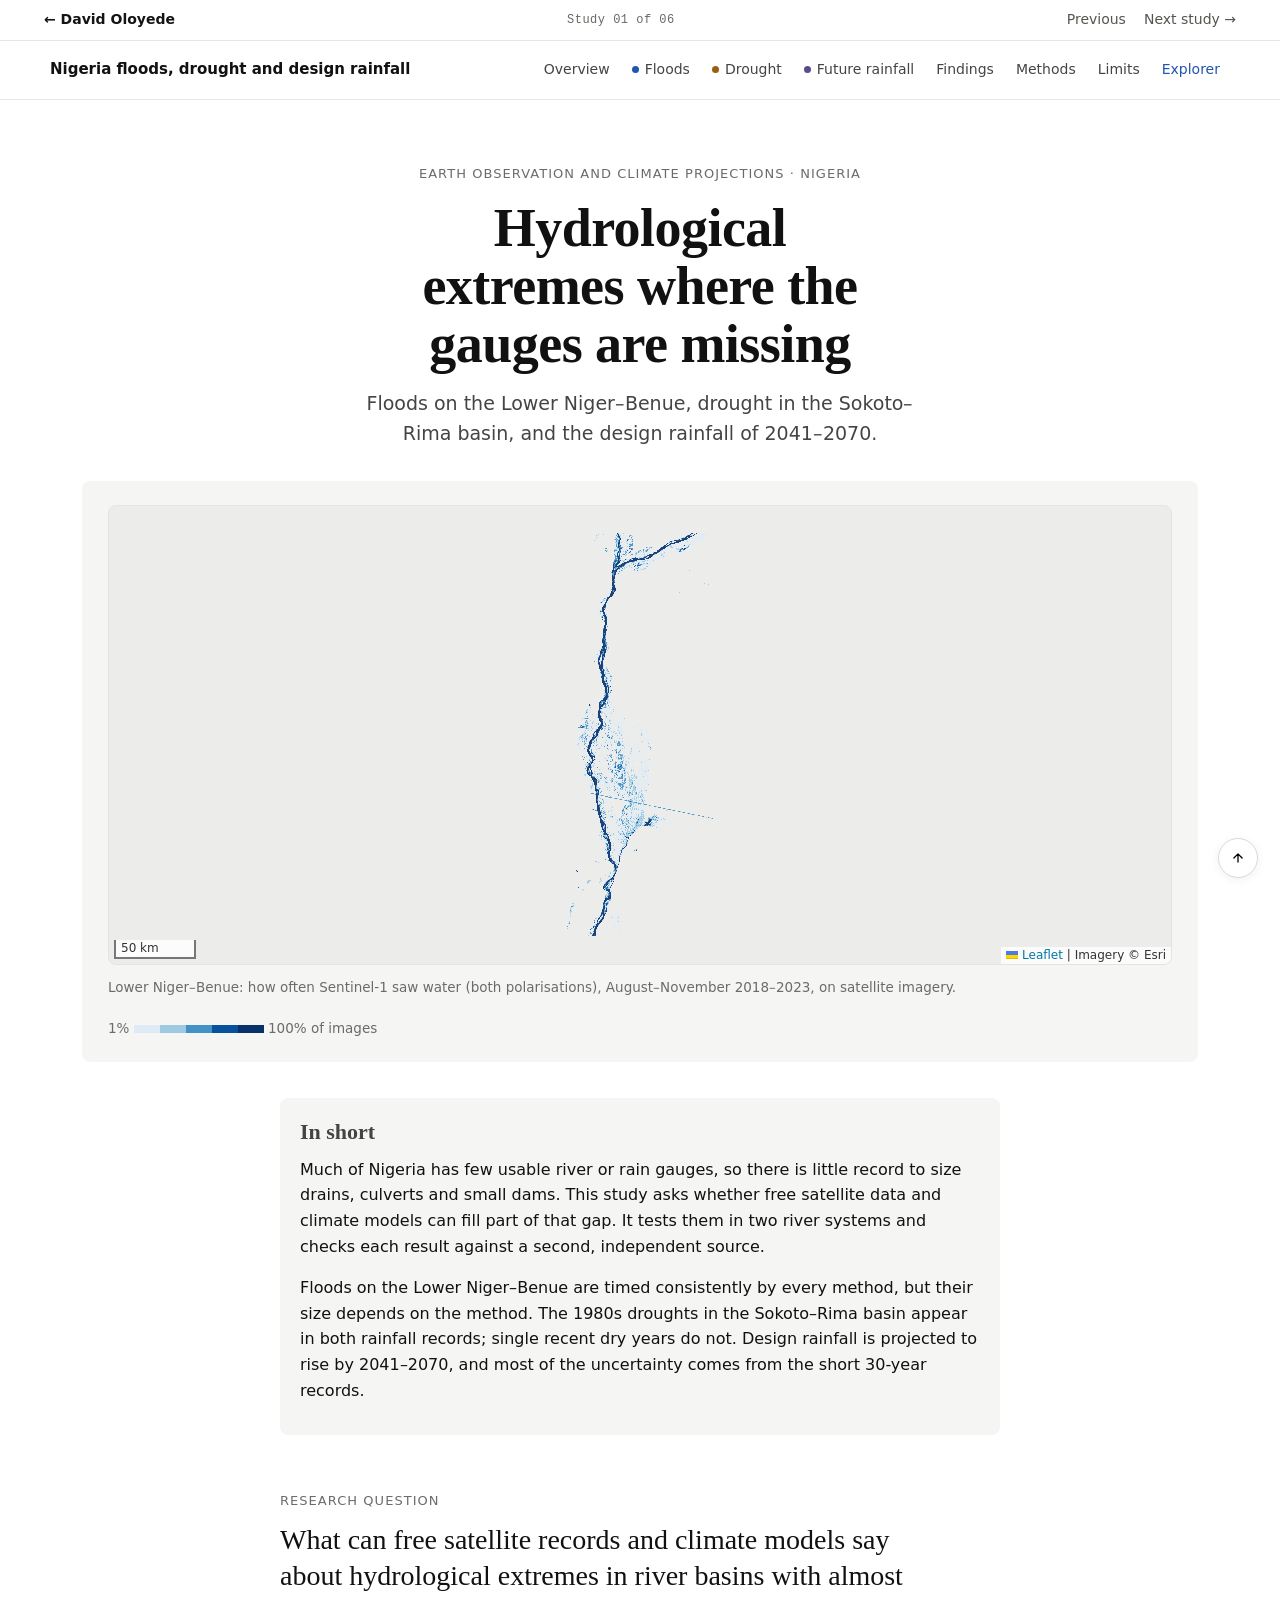
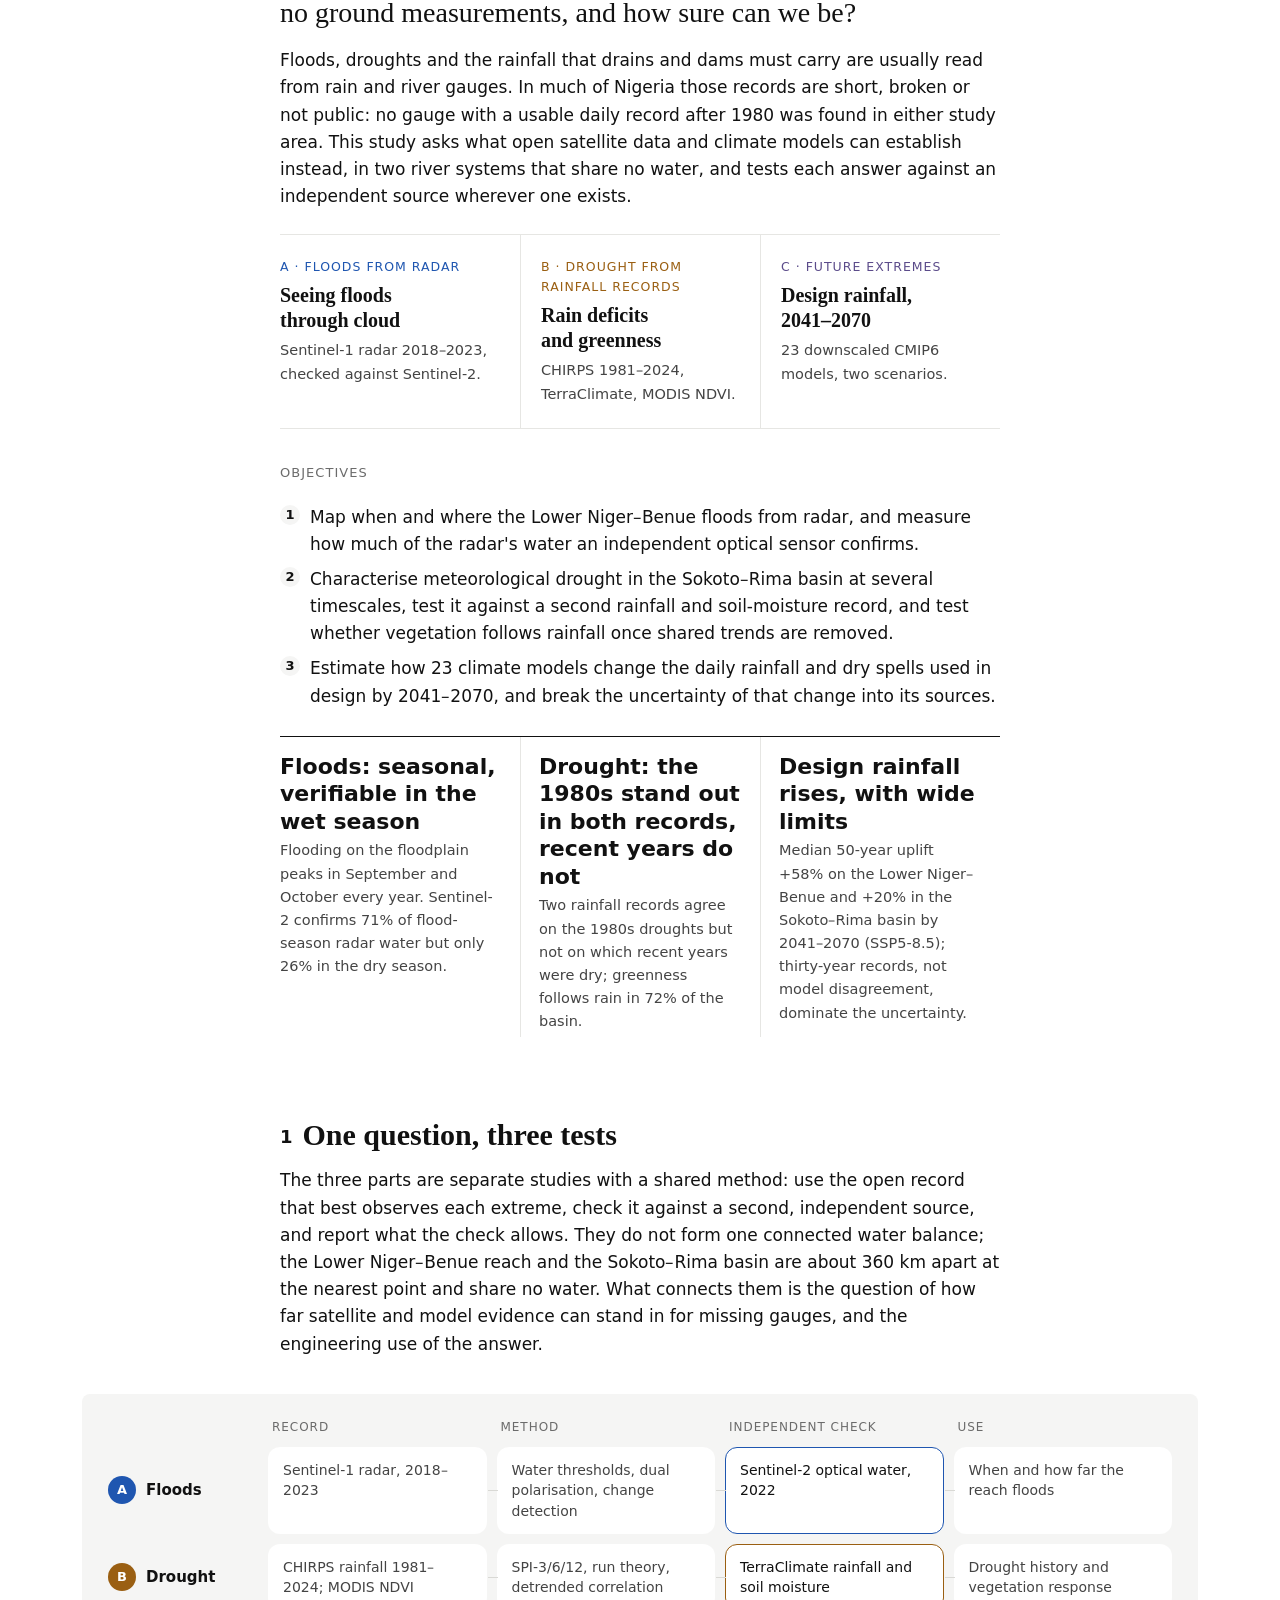
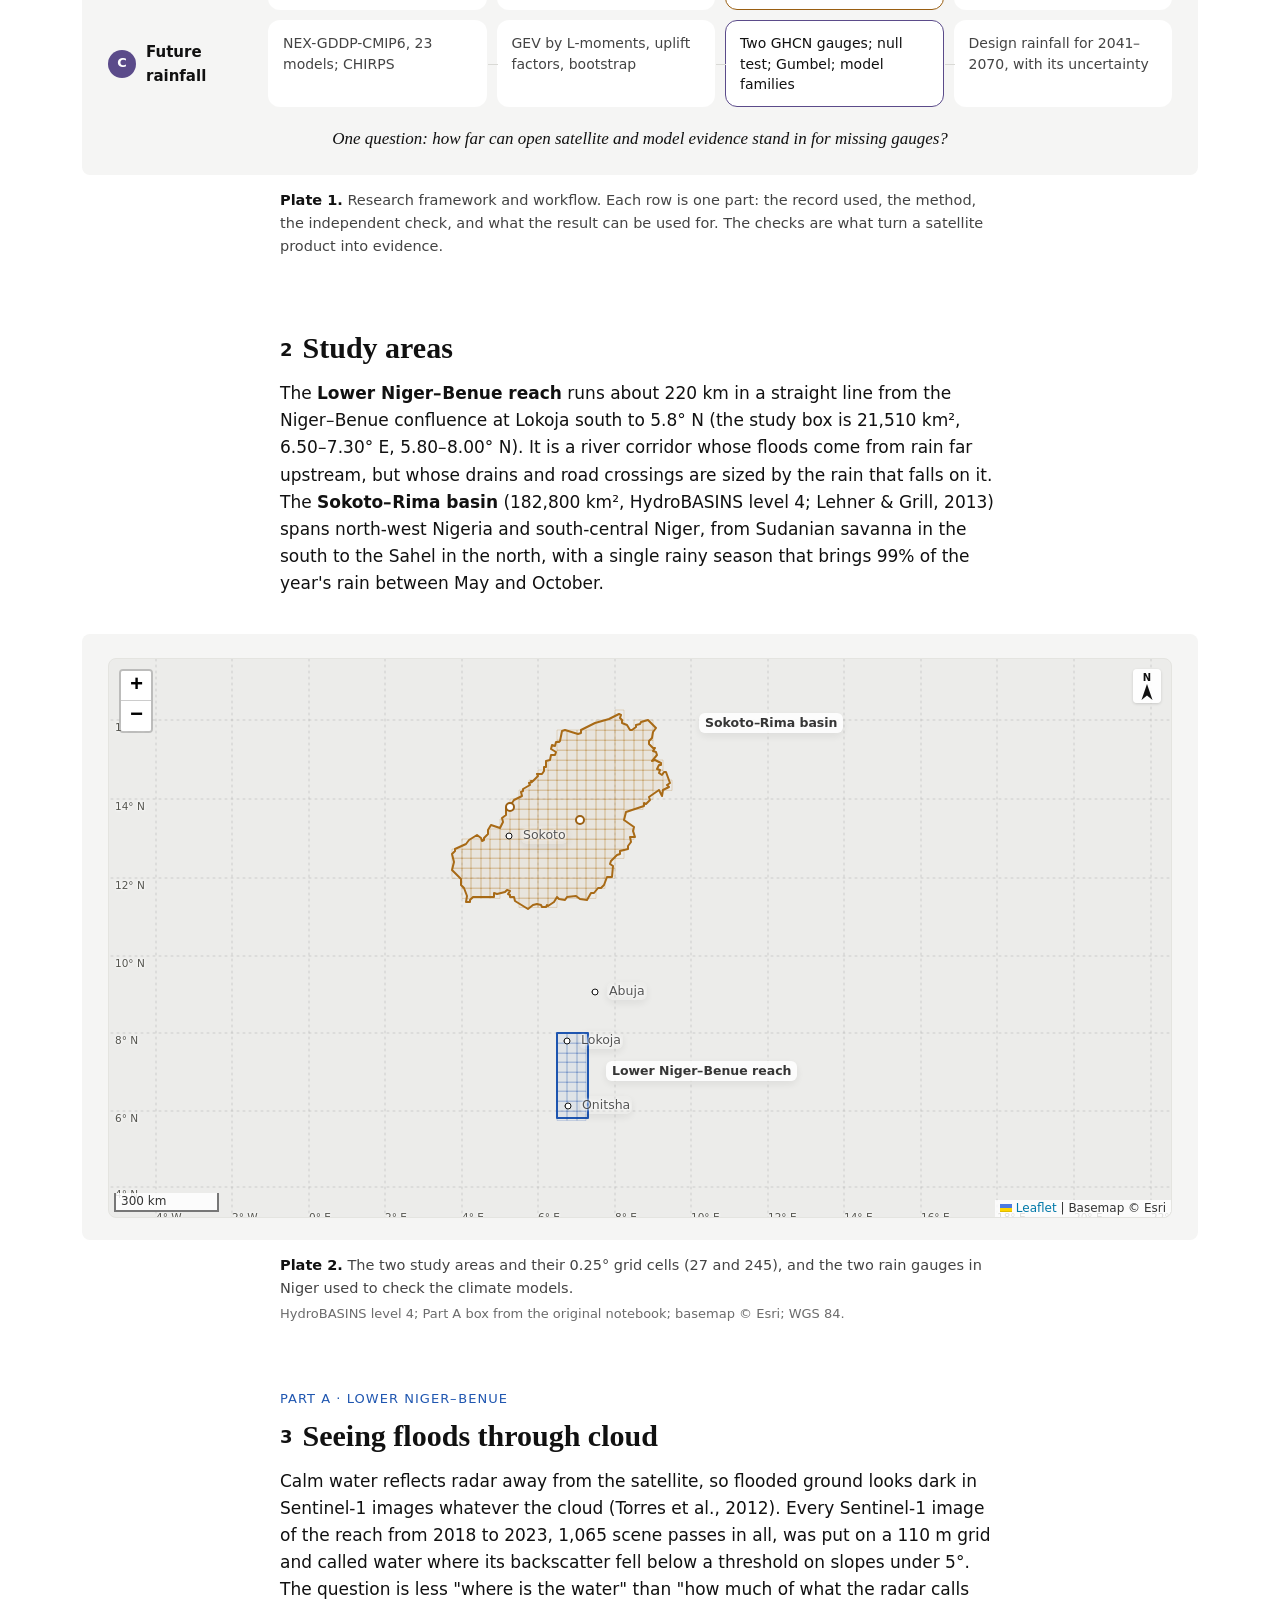
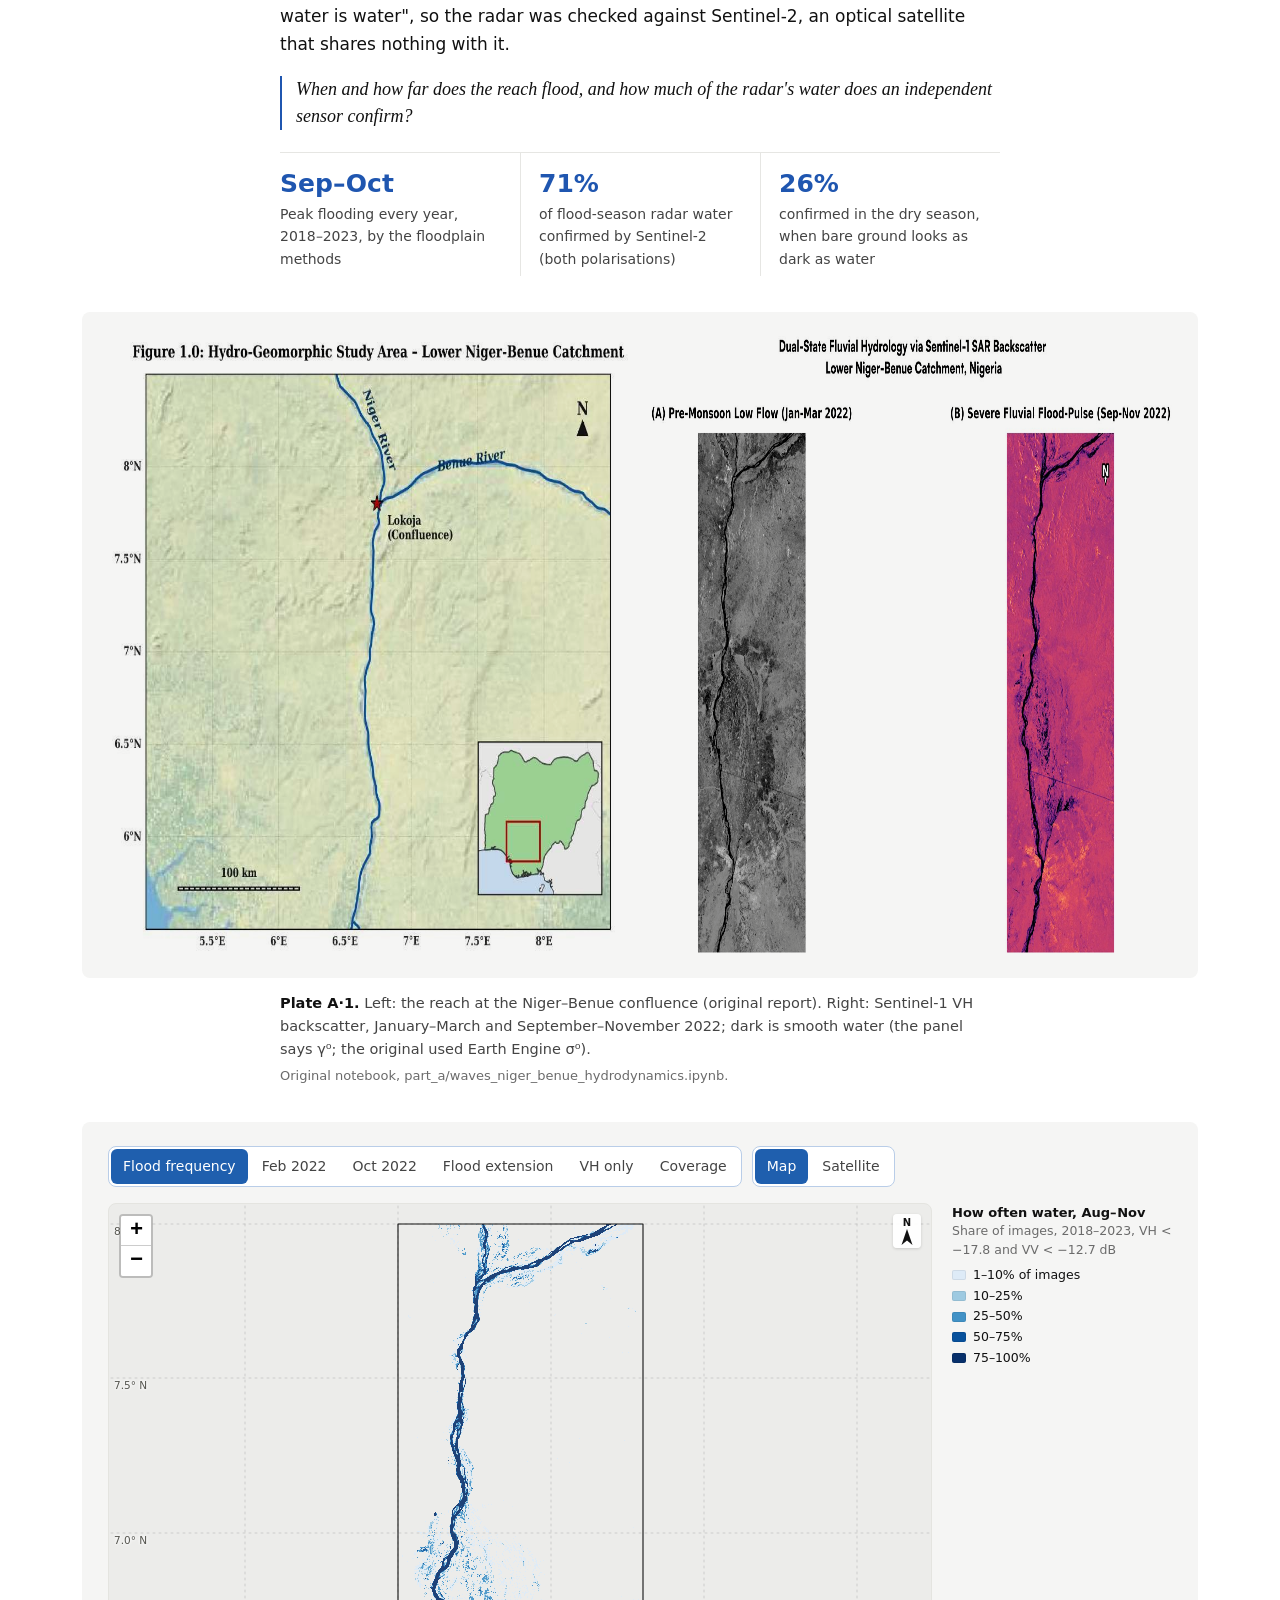
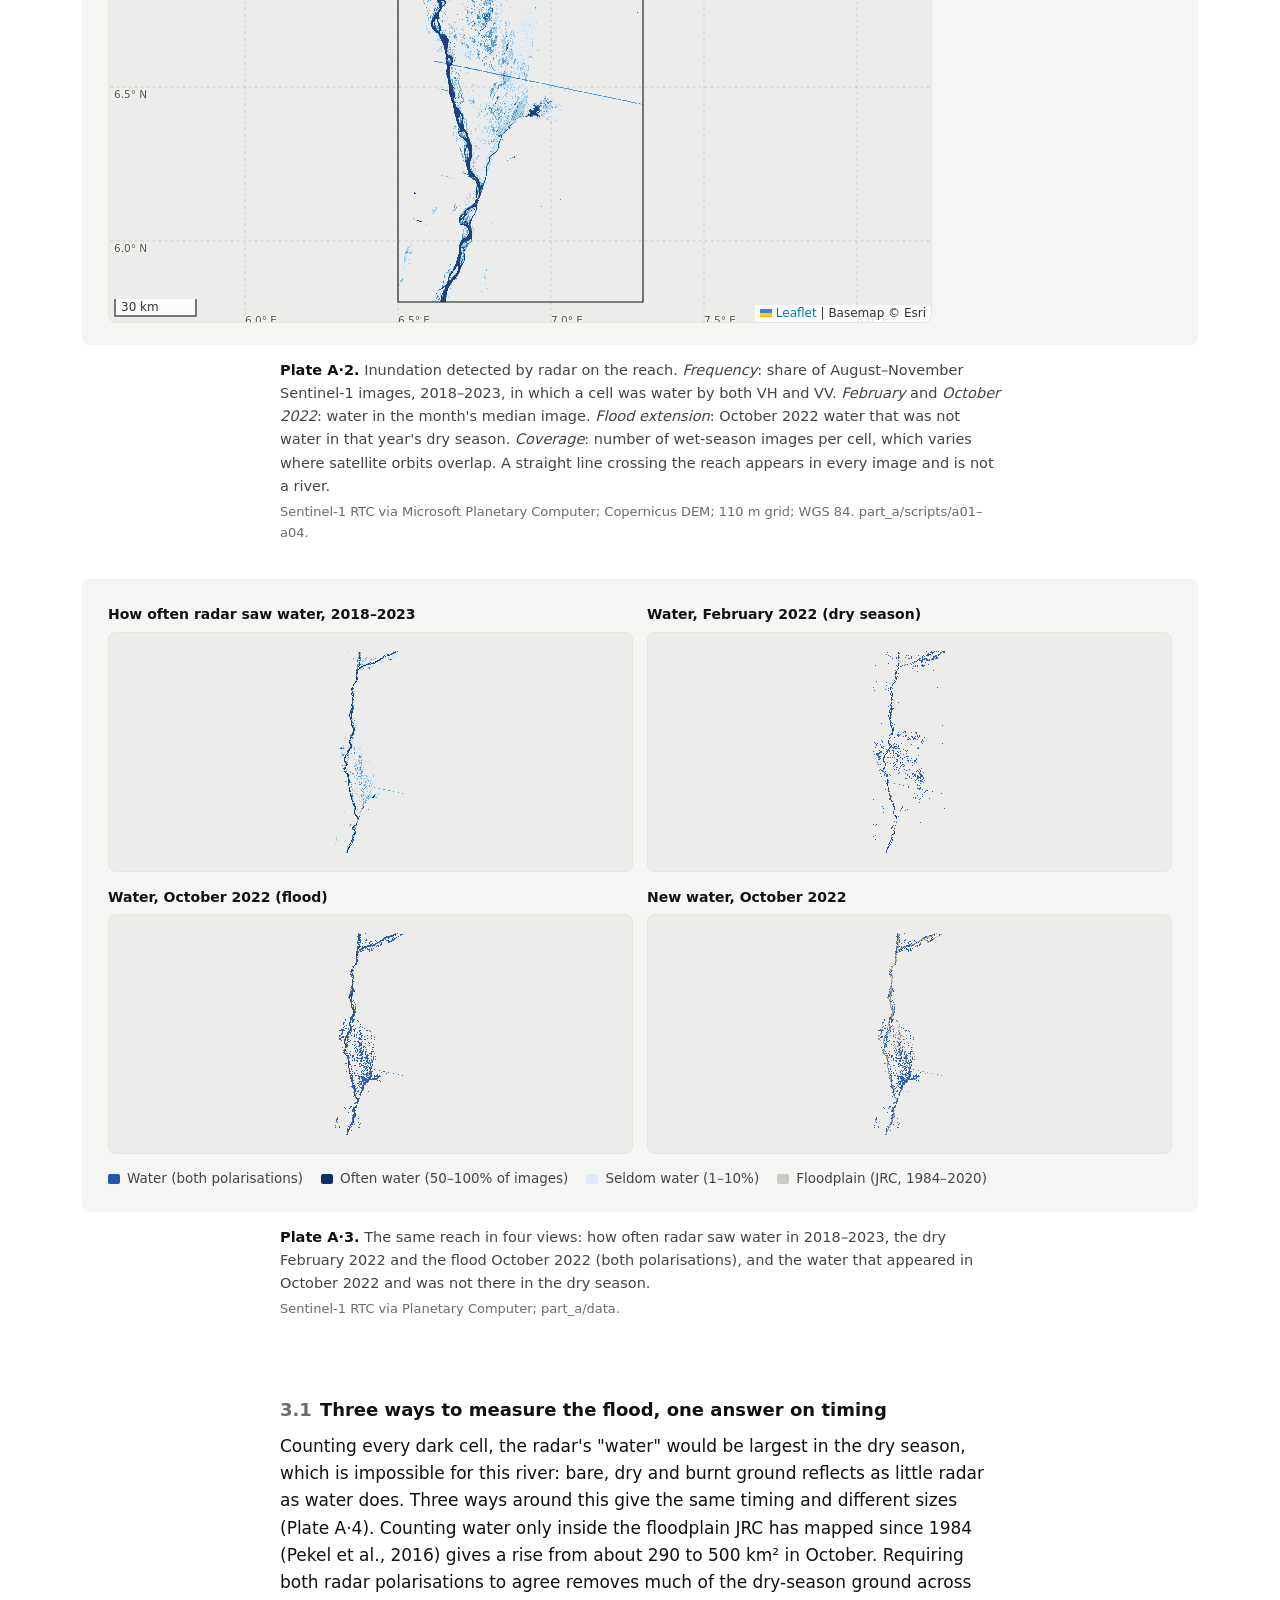
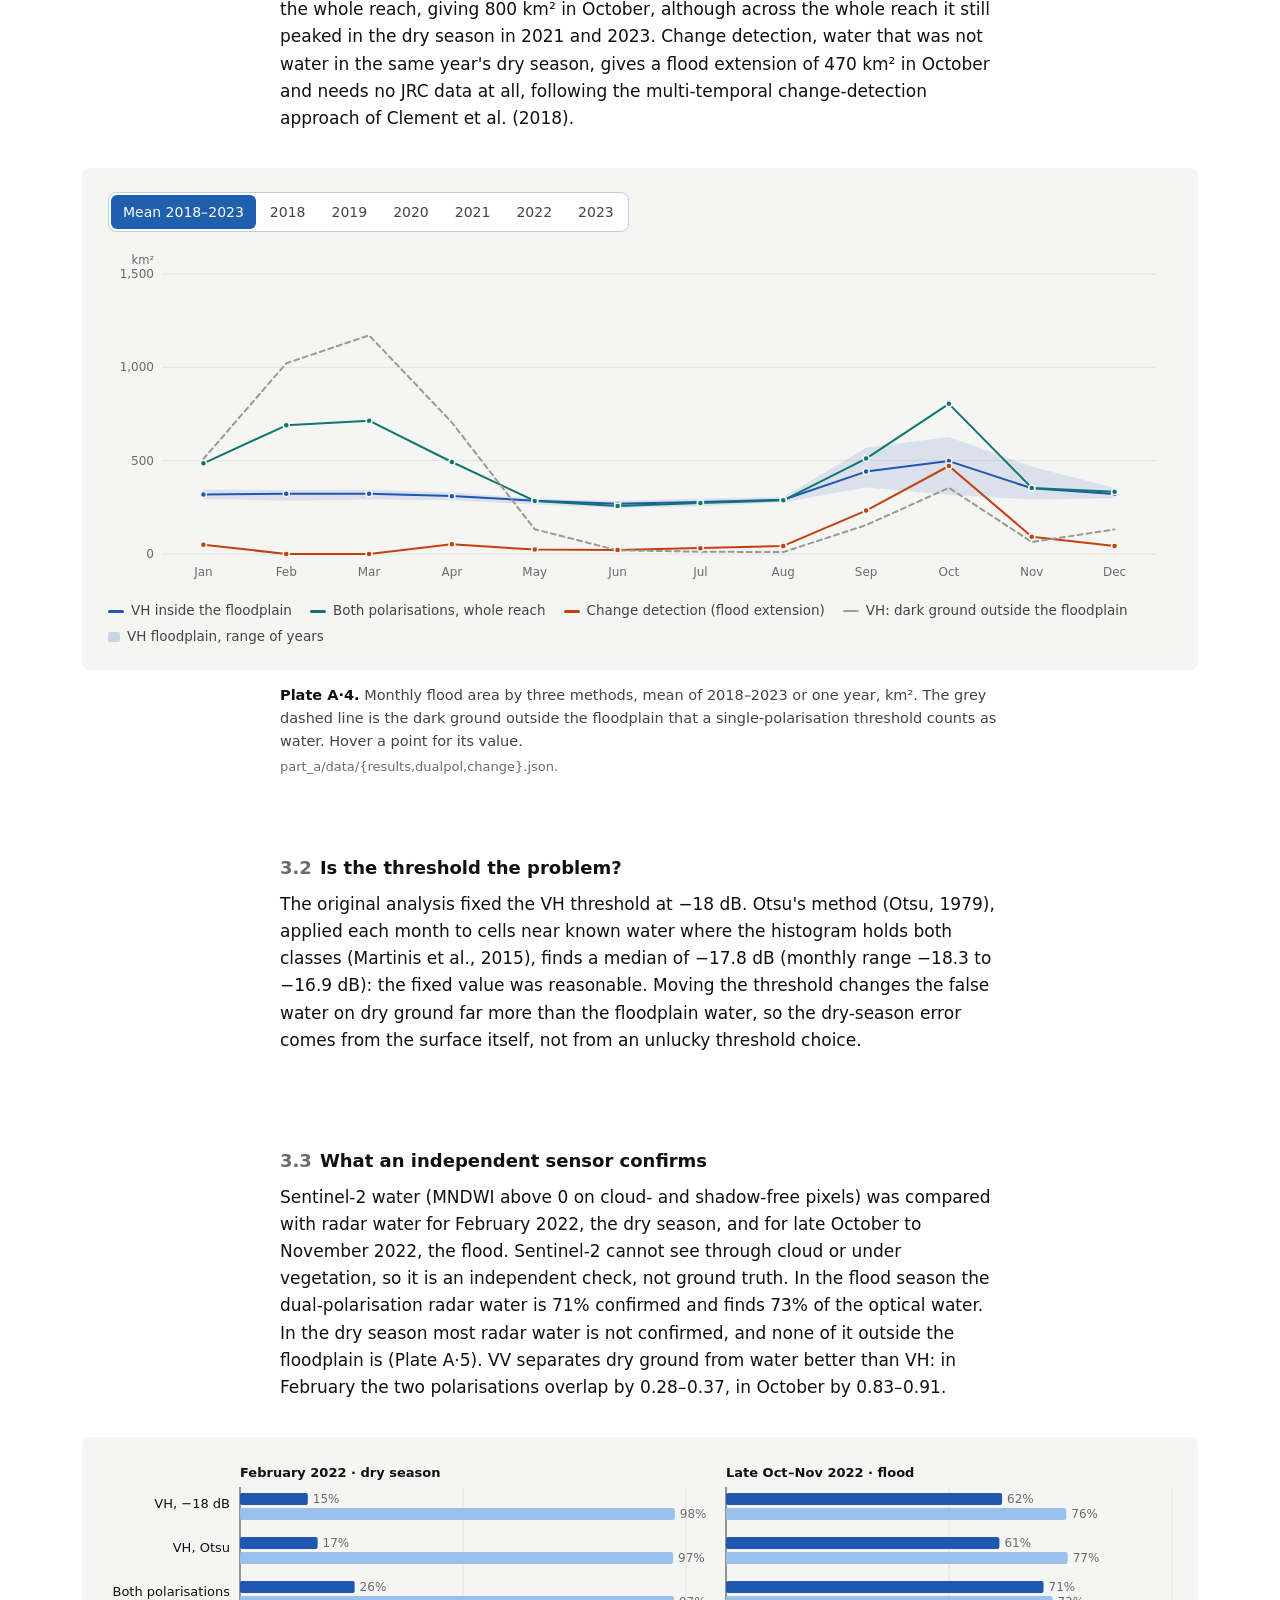
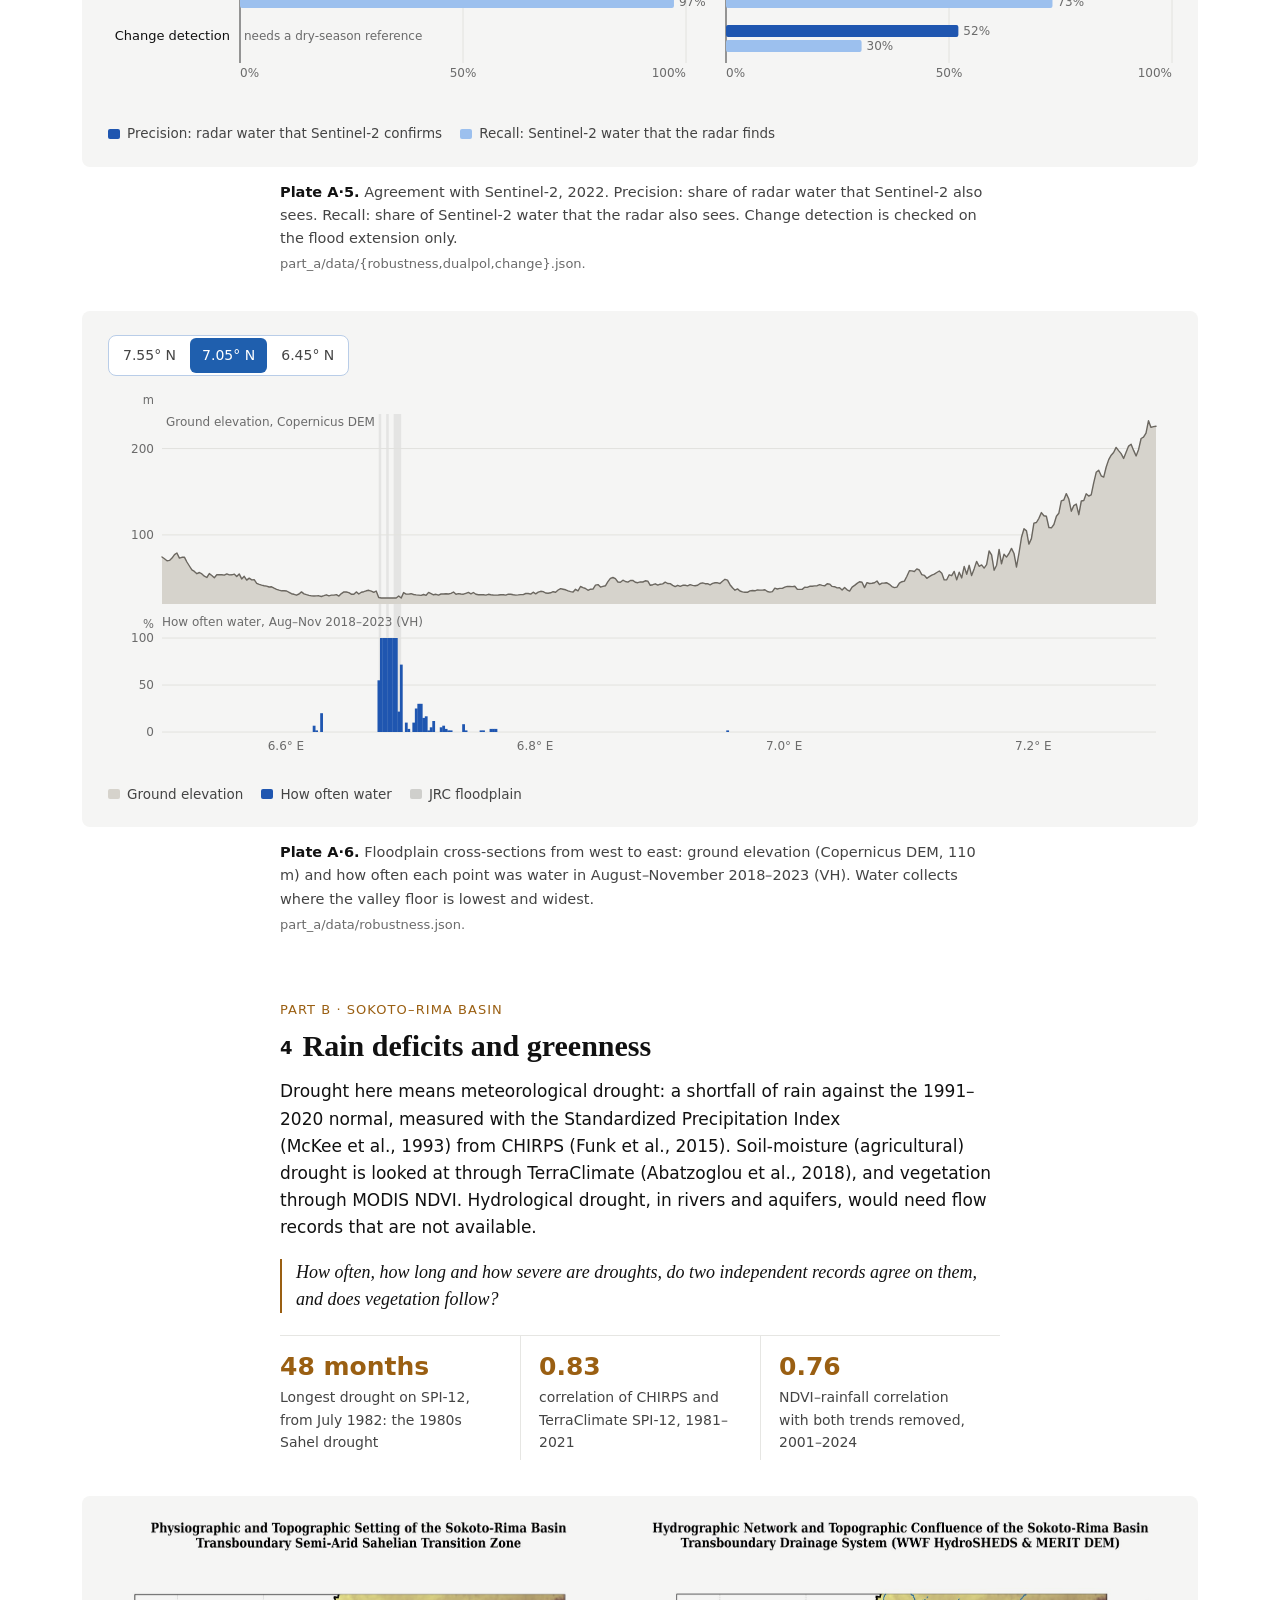
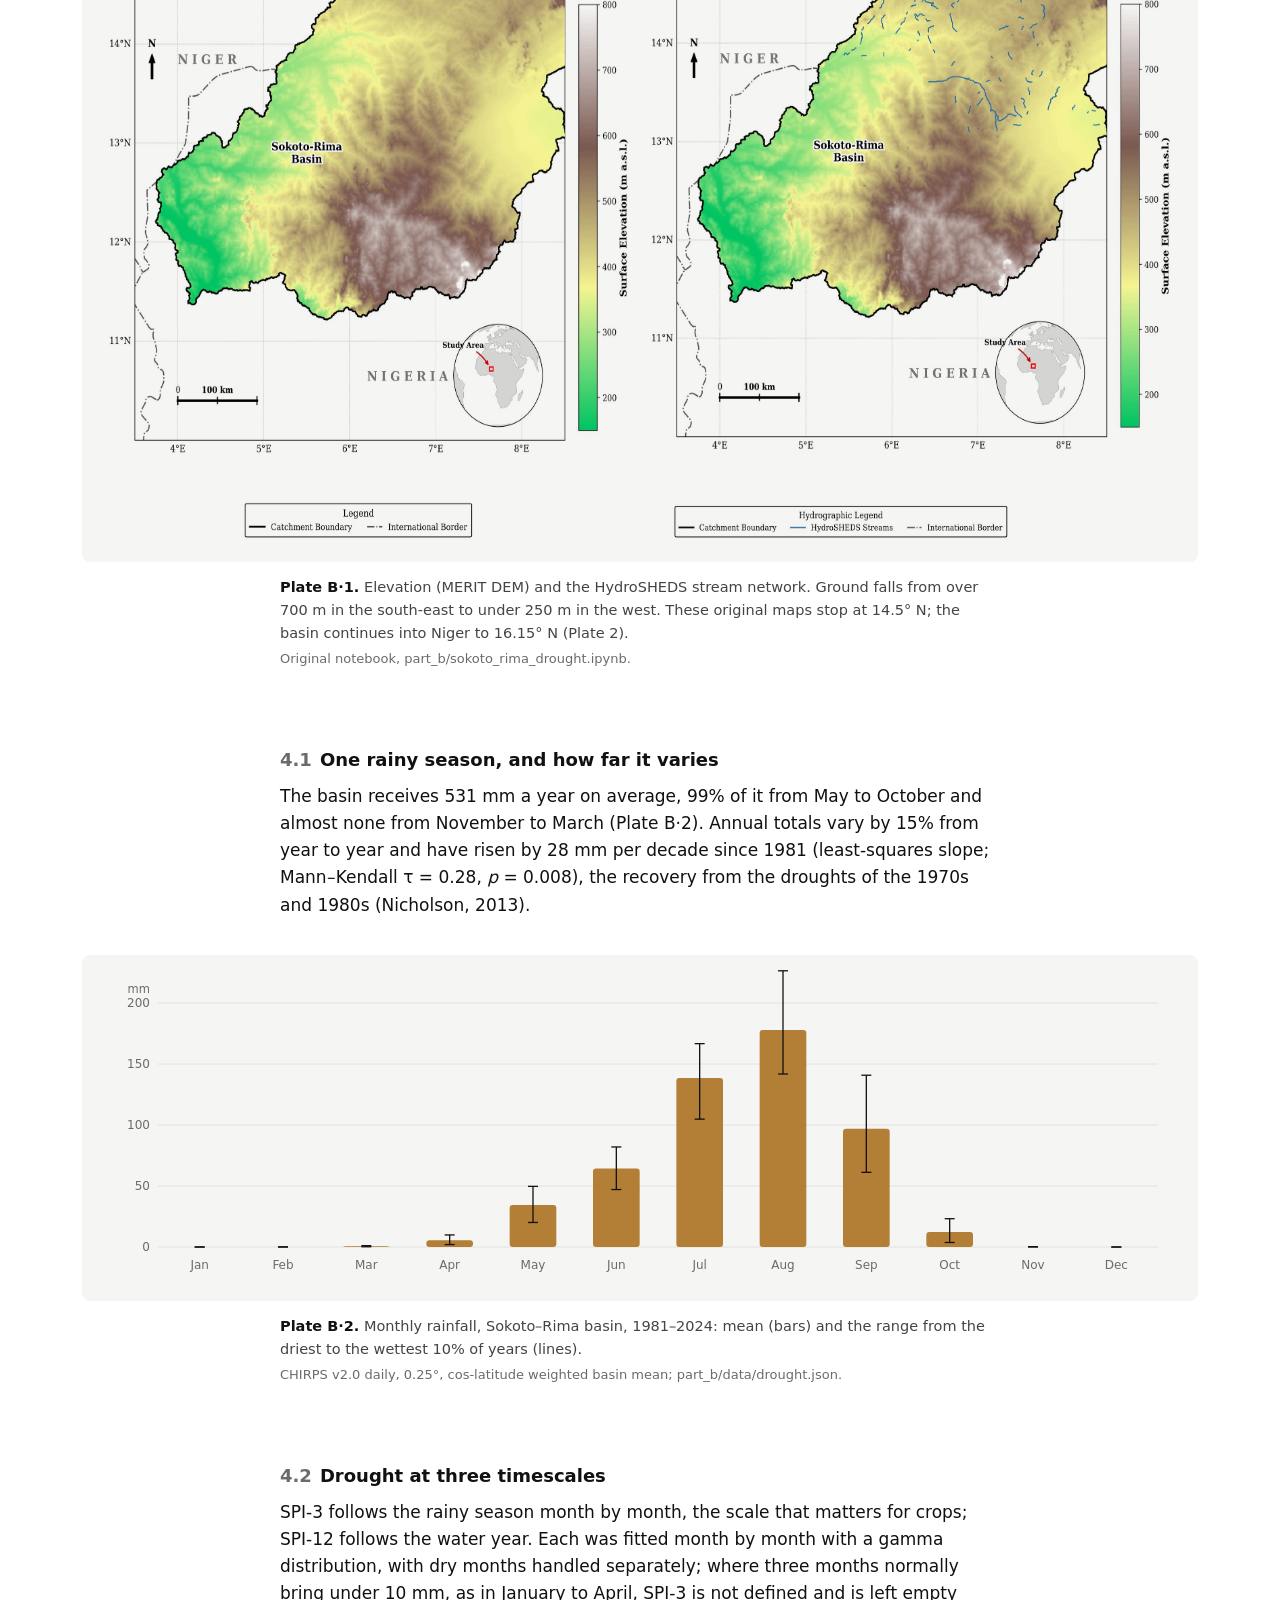
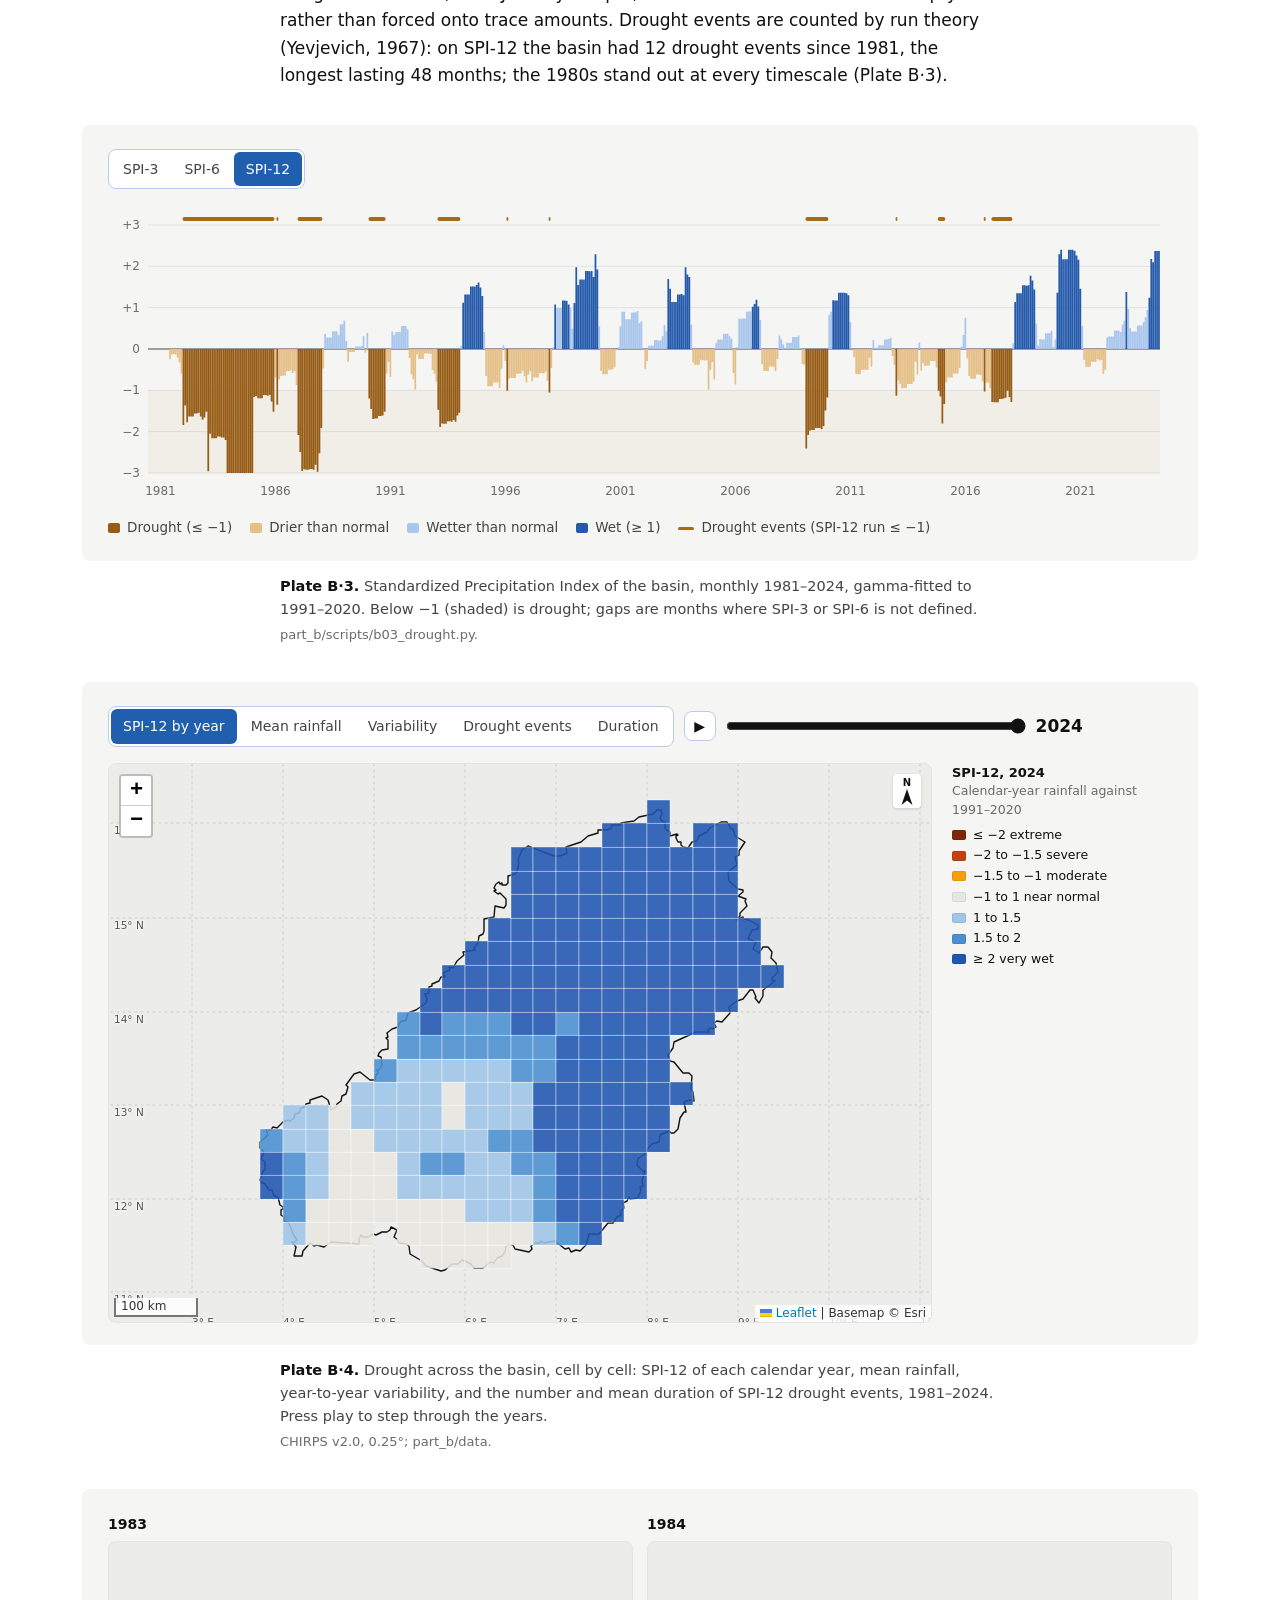
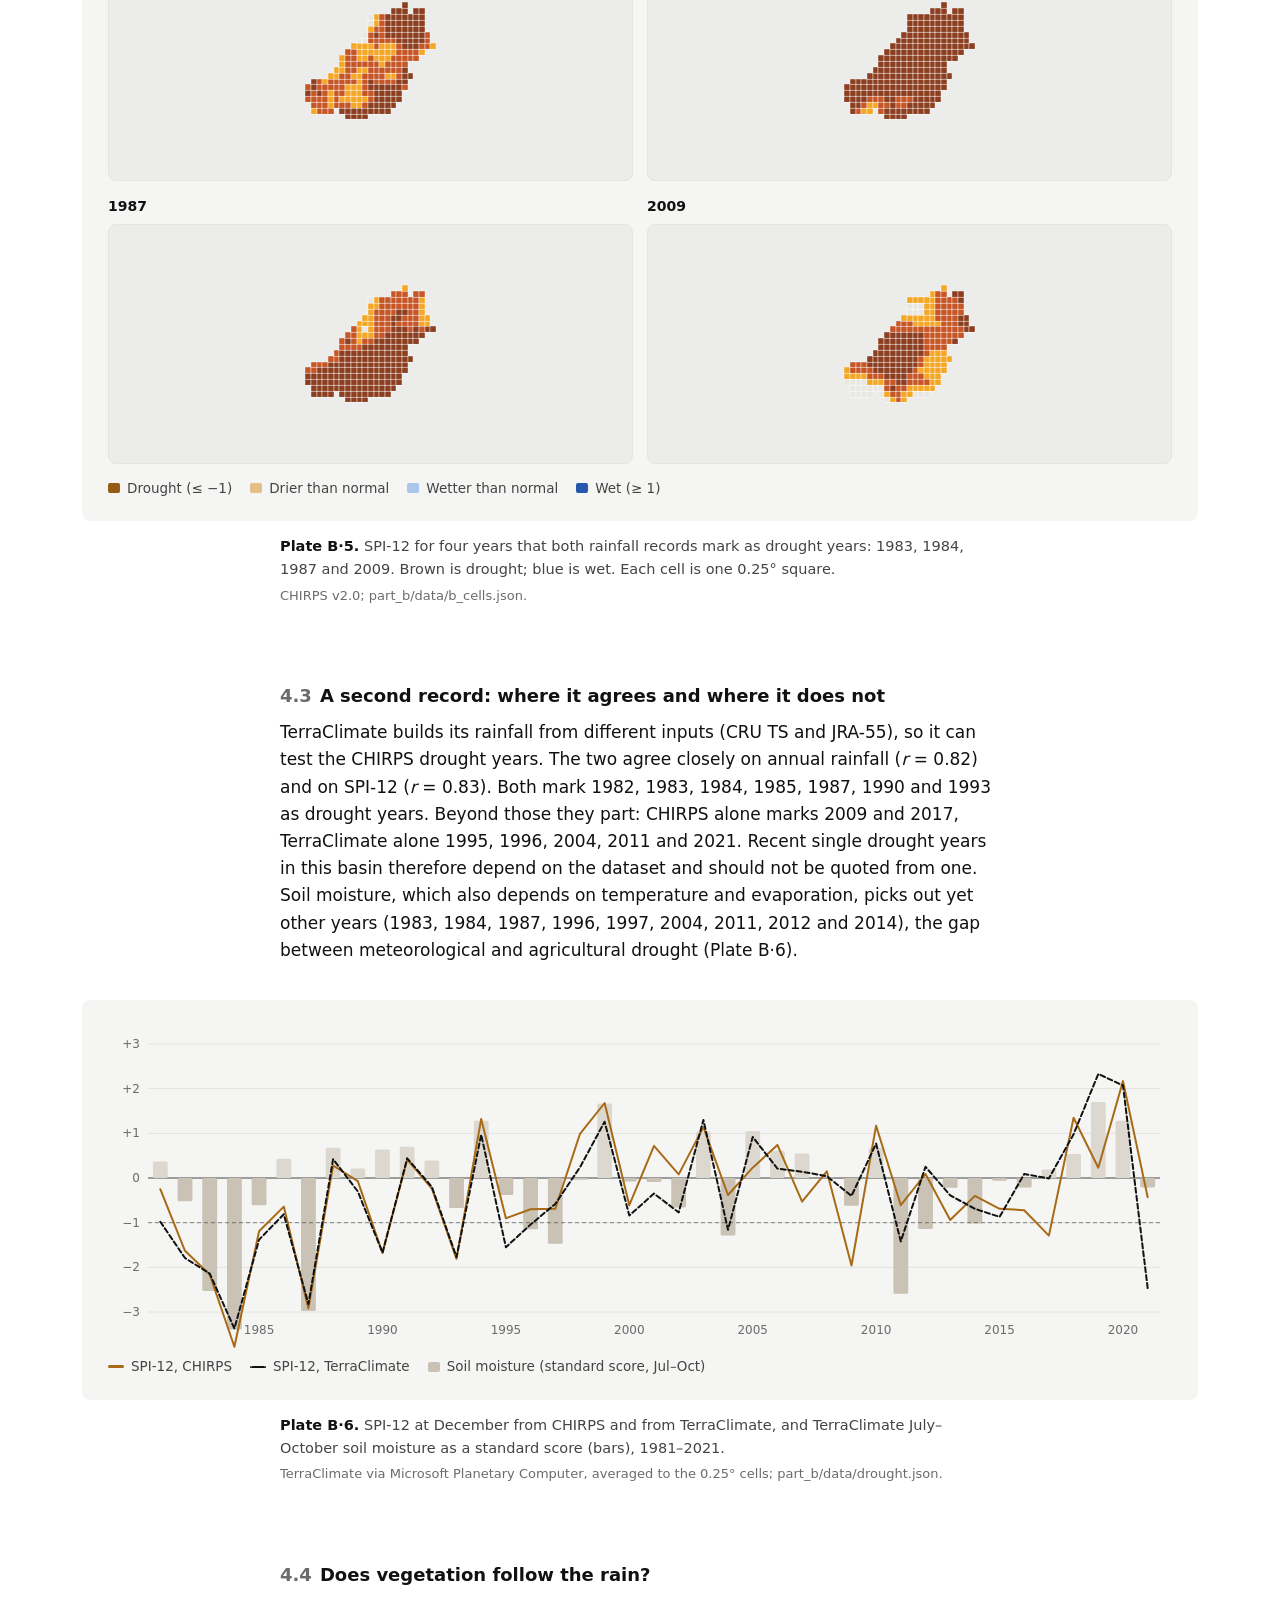
==== commit 5790a266: "Show the null test: the models' change between two past periods, set against the projected rise" ====
--- a/docs/index.html
+++ b/docs/index.html
@@ -114,7 +114,7 @@
         <li>Estimate how 23 climate models change the daily rainfall and dry spells used in design by 2041–2070, and break the uncertainty of that change into its sources.</li>
       </ol>
       <div class="answer">
-        <div><b>Floods: seasonal, verifiable in the wet season</b><span>Flooding on the floodplain peaks in <span data-v="aPeakMonths">—</span> every year, though in 2021 the peak is within a few per cent of the dry-season months. Sentinel-2 confirms <span data-v="aWetPrec">—</span> of flood-season radar water but only <span data-v="aDryPrec">—</span> in the dry season.</span></div>
+        <div><b>Floods: seasonal, verifiable in the wet season</b><span>Flooding on the floodplain peaks in <span data-v="aPeakMonths">—</span> every year. Sentinel-2 confirms <span data-v="aWetPrec">—</span> of flood-season radar water but only <span data-v="aDryPrec">—</span> in the dry season.</span></div>
         <div><b>Drought: the 1980s stand out in both records, recent years do not</b><span>Two rainfall records agree on the 1980s droughts but not on which recent years were dry; greenness follows rain in <span data-v="bCellsSig">—</span> of the basin.</span></div>
         <div><b>Design rainfall rises, with wide limits</b><span>Median 50-year uplift <span data-v="cHeadline">—</span> by 2041–2070 (SSP5-8.5); thirty-year records, not model disagreement, dominate the uncertainty.</span></div>
       </div>
@@ -148,7 +148,7 @@
       <h2 id="h-a"><span class="n">3</span>Seeing floods through cloud</h2>
       <p>Calm water reflects radar away from the satellite, so flooded ground looks dark in Sentinel-1 images whatever the cloud <span class="cite">(Torres et al., 2012)</span>. Every Sentinel-1 image of the reach from 2018 to 2023, <span data-v="aScenes">—</span> scene passes in all, was put on a 110 m grid and called water where its backscatter fell below a threshold on slopes under 5°. The question is less "where is the water" than "how much of what the radar calls water is water", so the radar was checked against Sentinel-2, an optical satellite that shares nothing with it.</p>
       <p class="rq">When and how far does the reach flood, and how much of the radar's water does an independent sensor confirm?</p>
-      <div class="find"><div><b data-v="aPeakShort">—</b><span>Peak flooding months, 2018–2023, by the floodplain methods (narrowly in 2021)</span></div><div><b data-v="aWetPrec2">—</b><span>of flood-season radar water confirmed by Sentinel-2 (both polarisations)</span></div><div><b data-v="aDryPrec2">—</b><span>confirmed in the dry season, when bare ground looks as dark as water</span></div></div>
+      <div class="find"><div><b data-v="aPeakShort">—</b><span>Peak flooding every year, 2018–2023, by the floodplain methods</span></div><div><b data-v="aWetPrec2">—</b><span>of flood-season radar water confirmed by Sentinel-2 (both polarisations)</span></div><div><b data-v="aDryPrec2">—</b><span>confirmed in the dry season, when bare ground looks as dark as water</span></div></div>
     </section>
   </div>
   <figure class="plate" id="fig-a-setting" data-reveal>
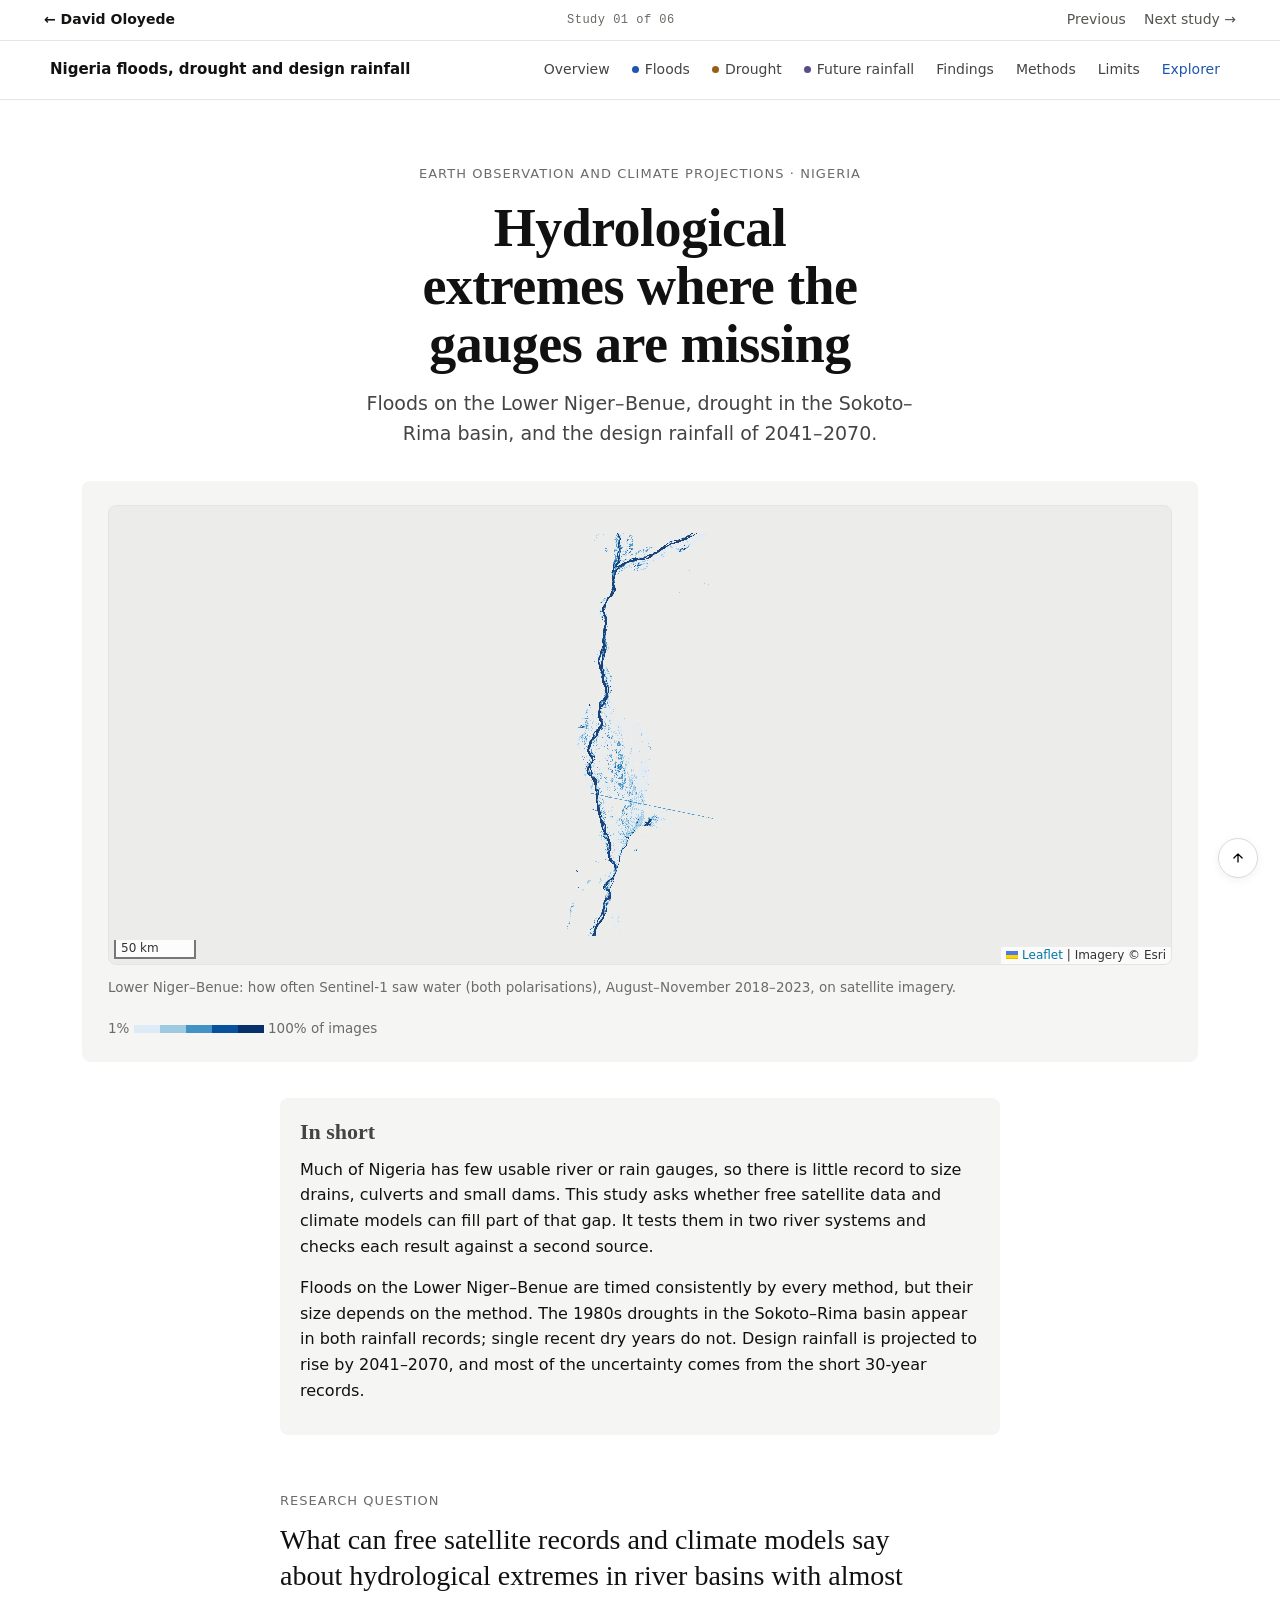
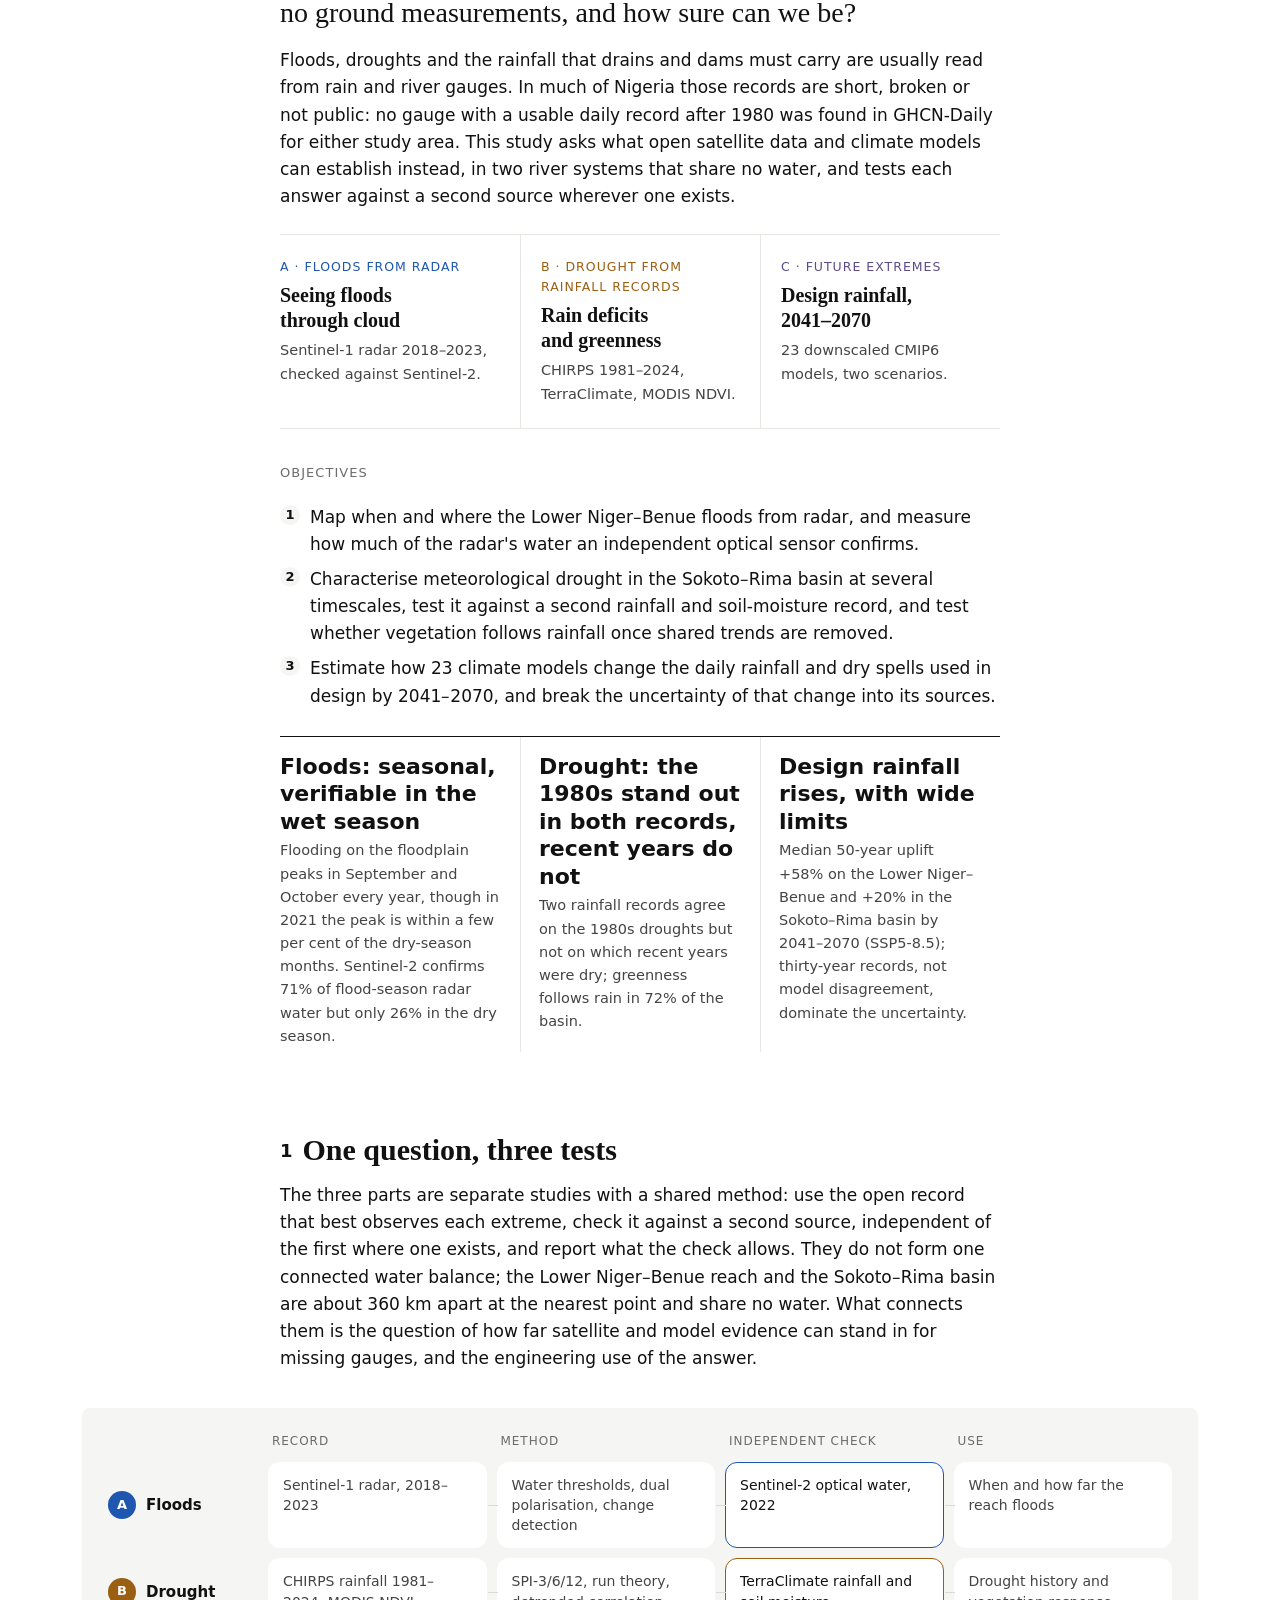
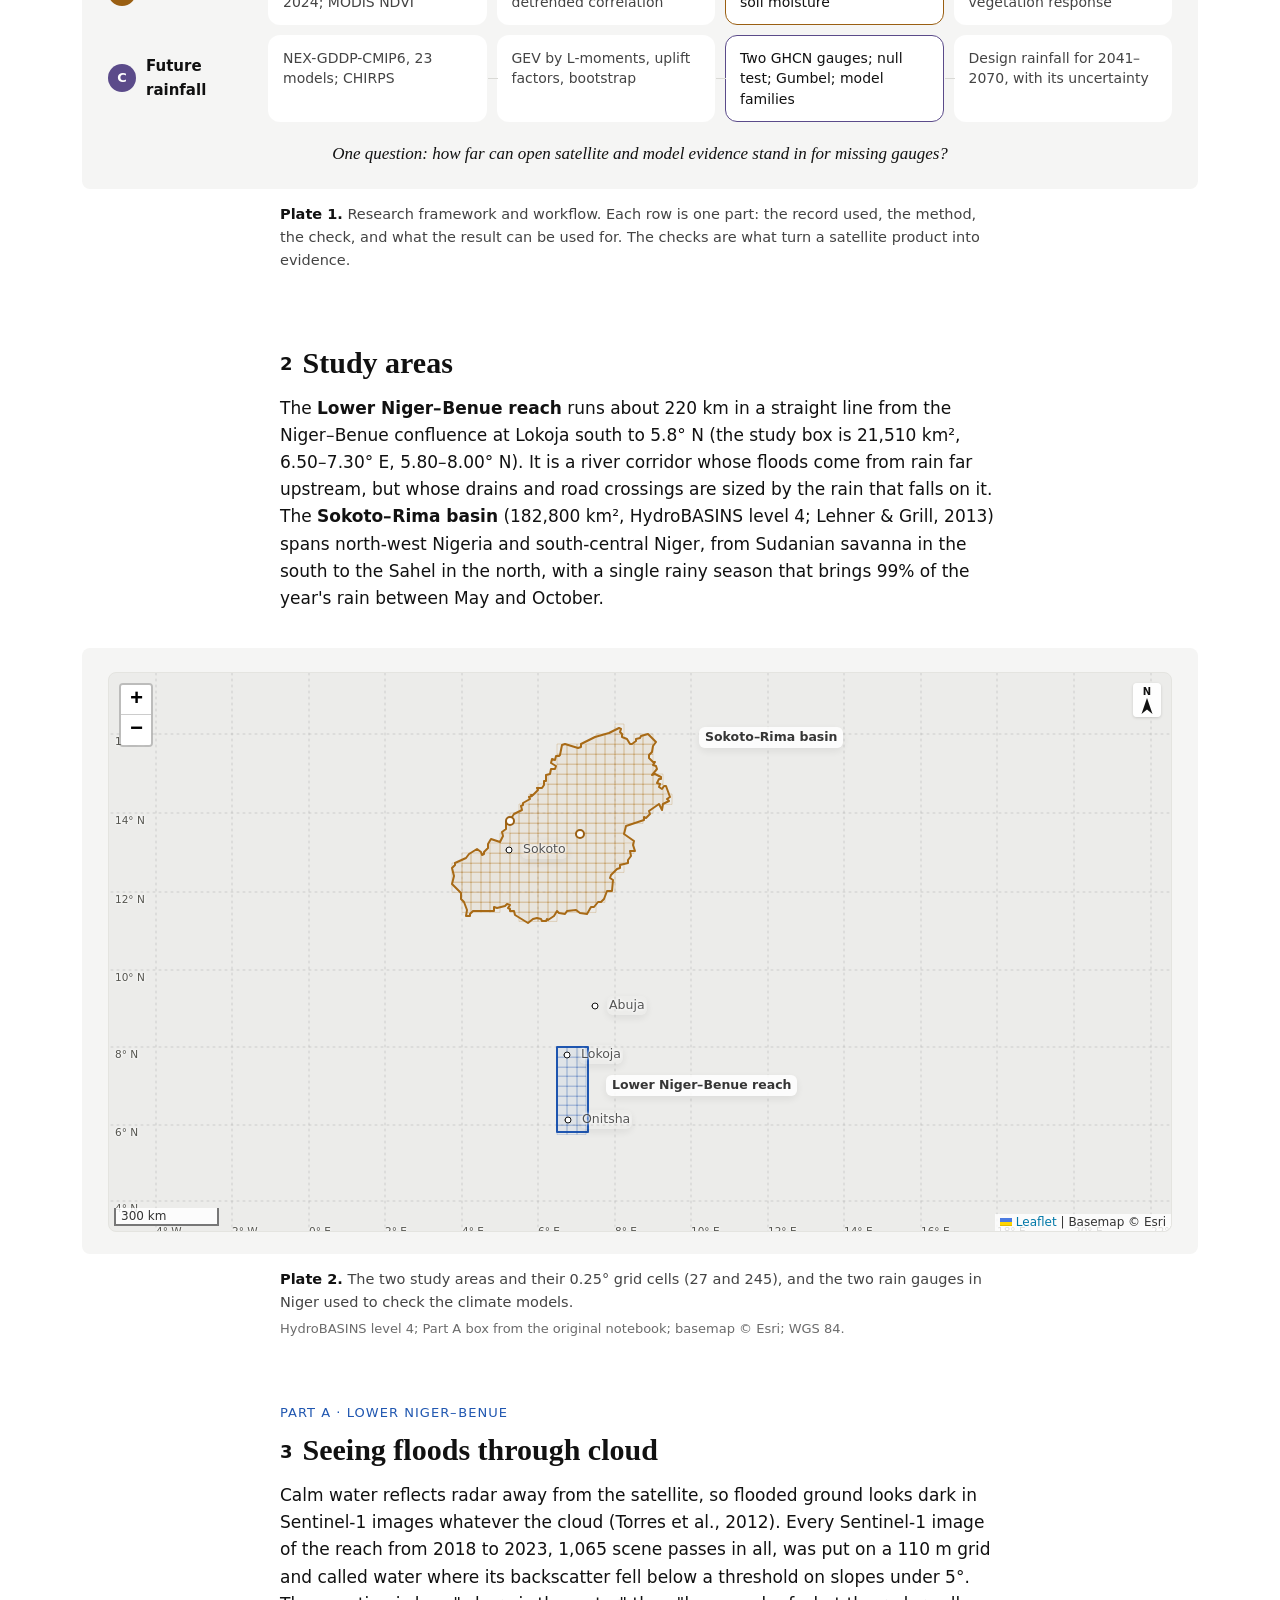
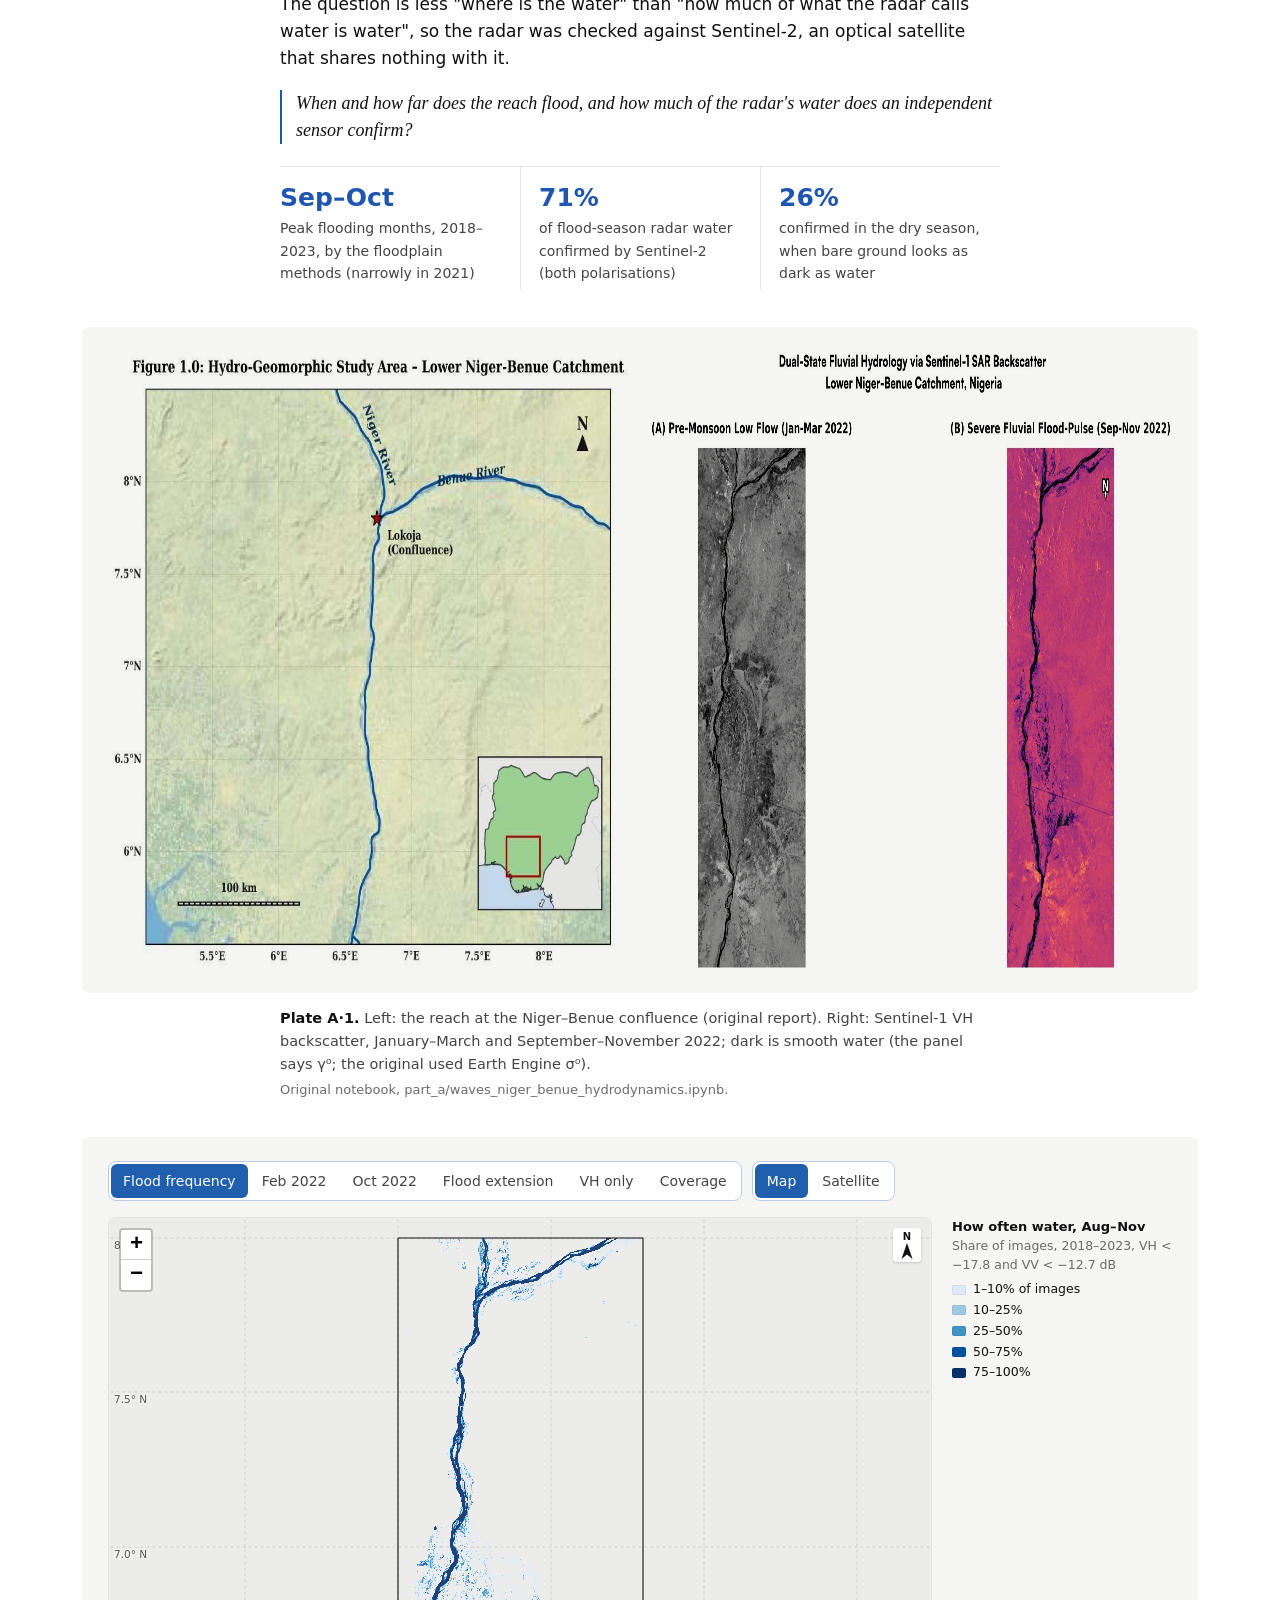
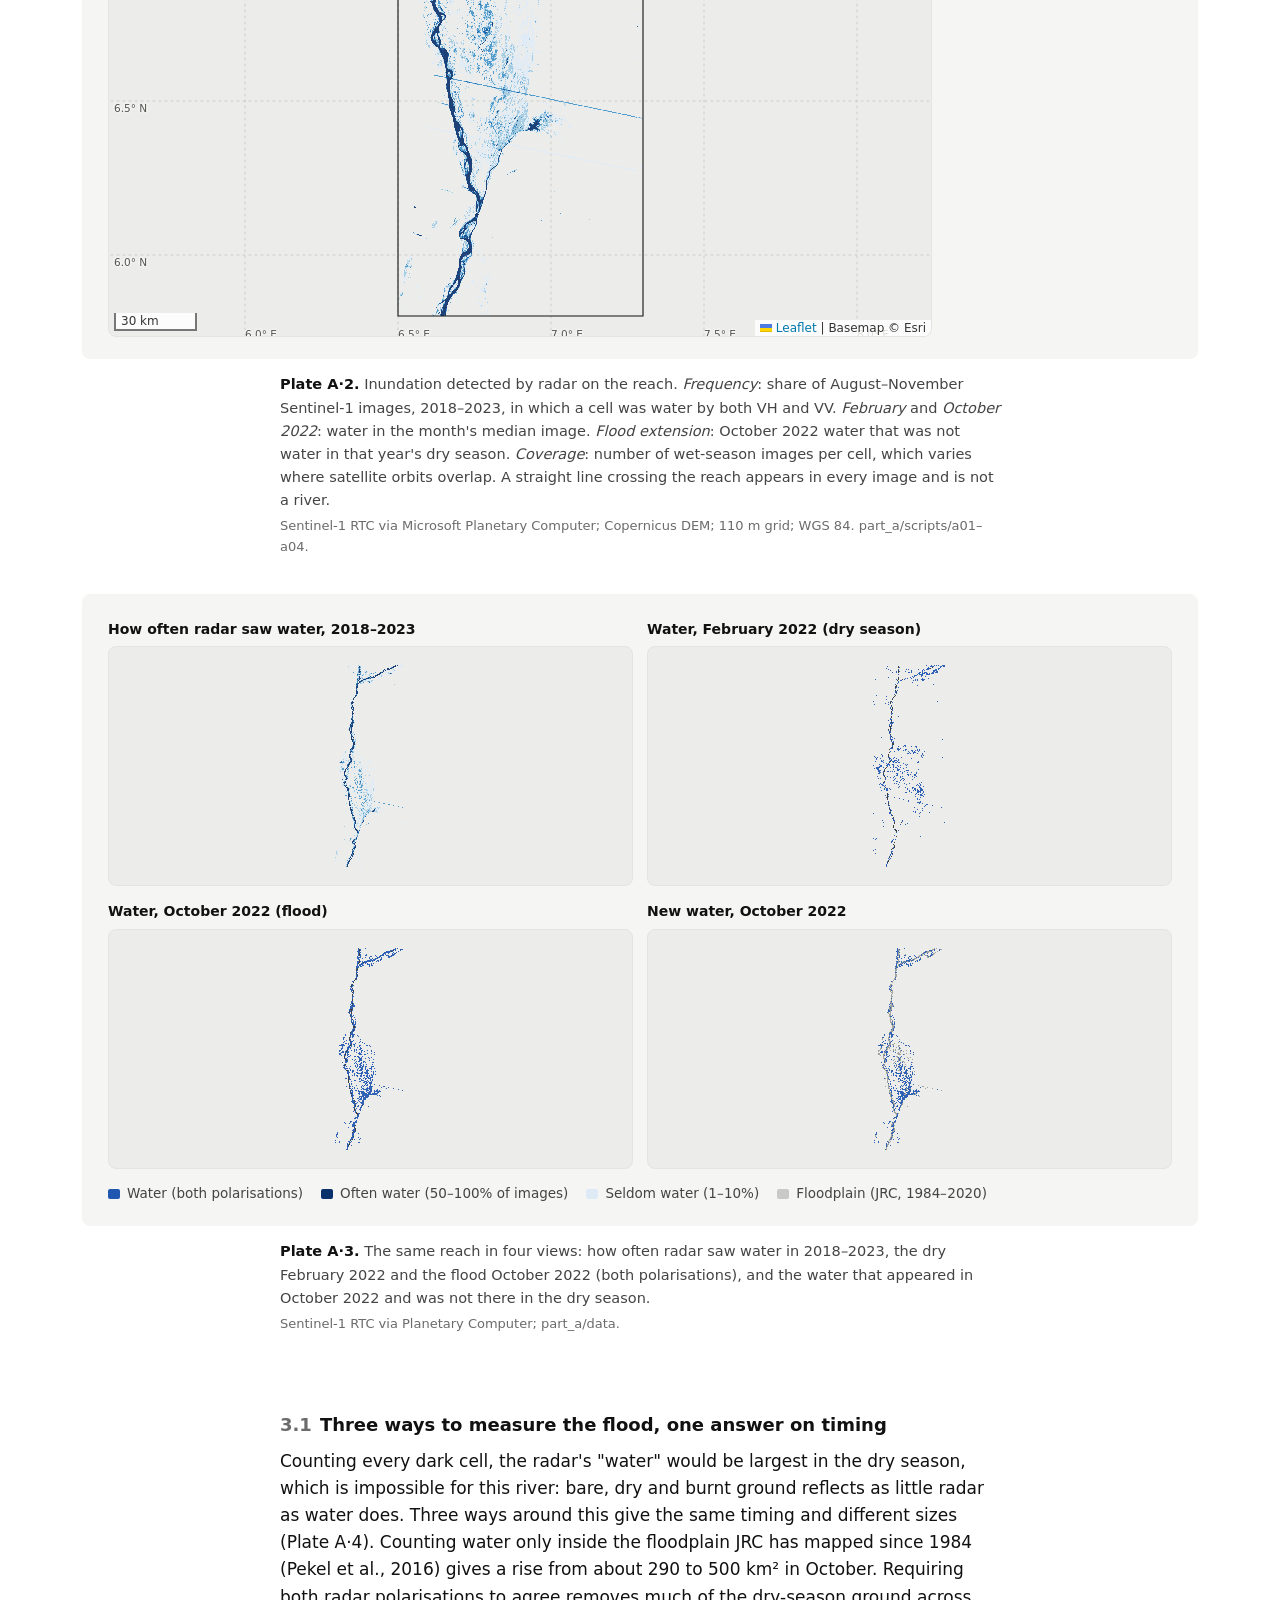
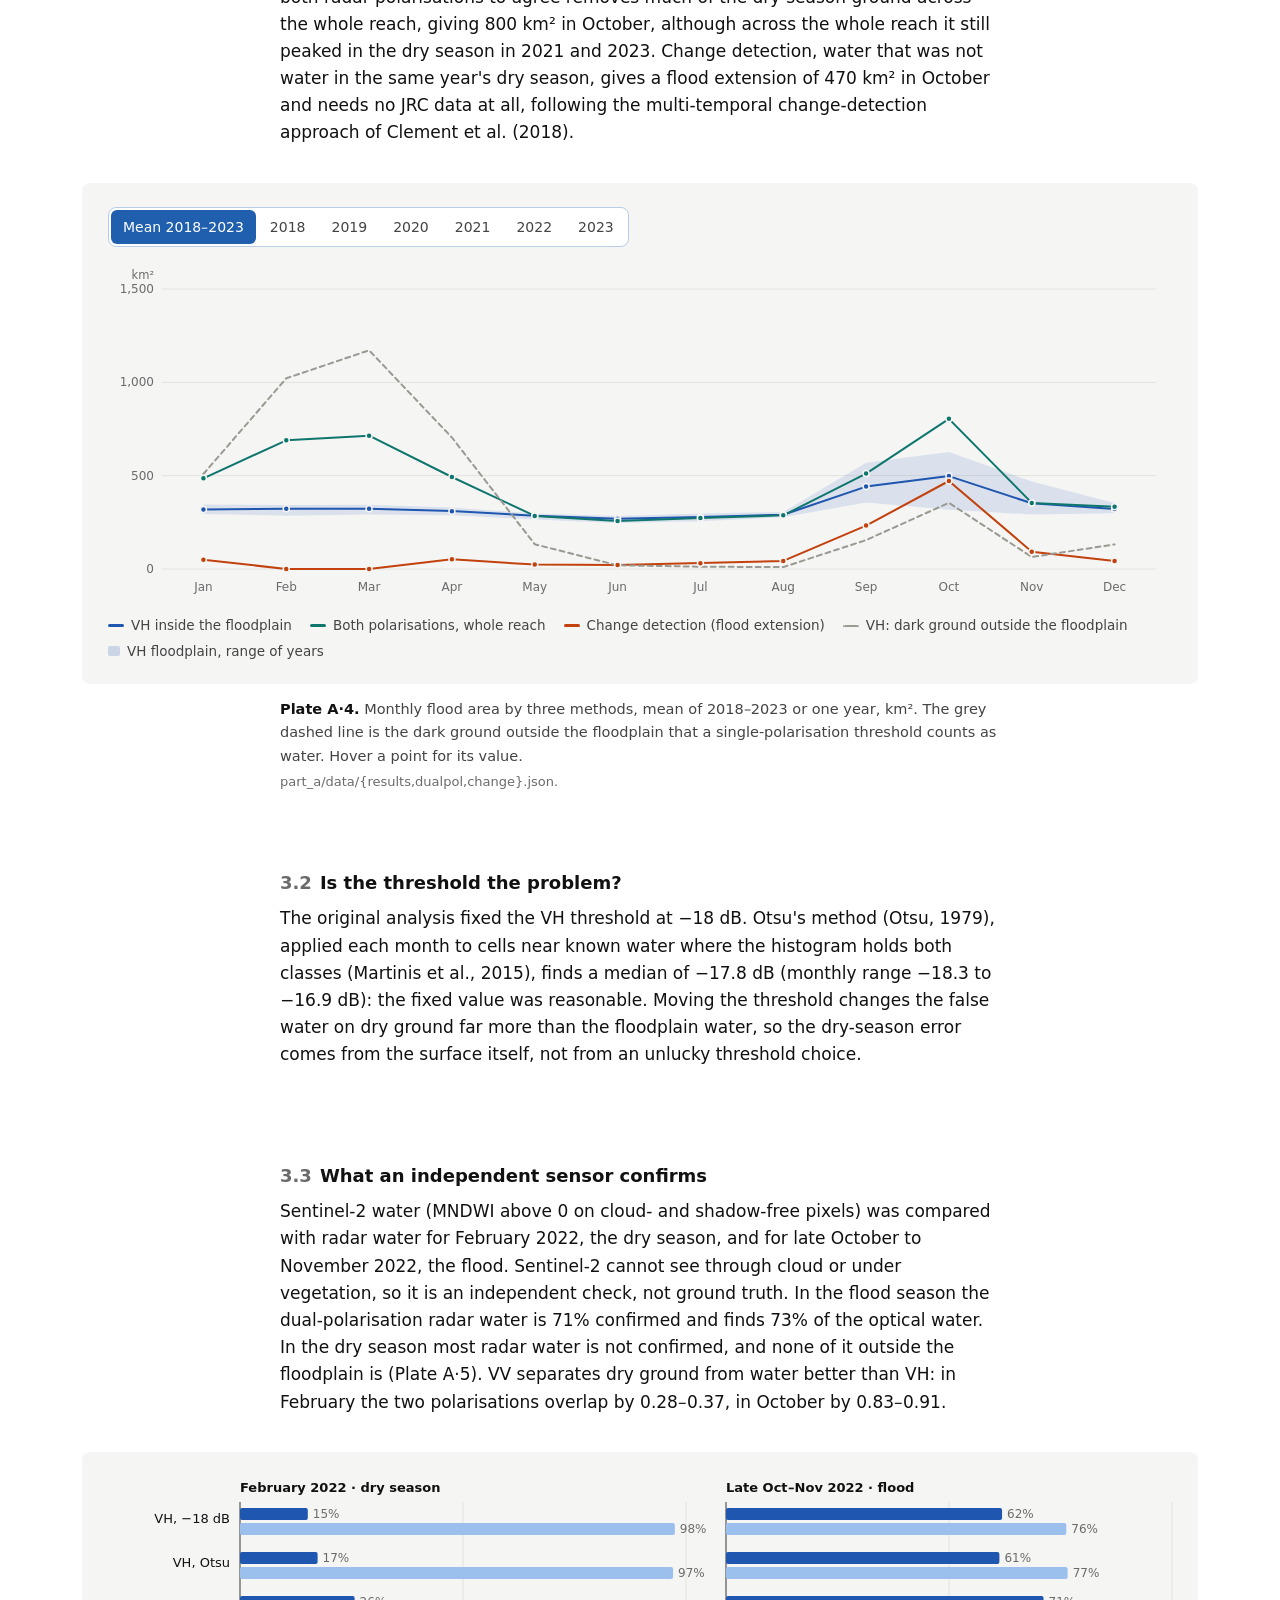
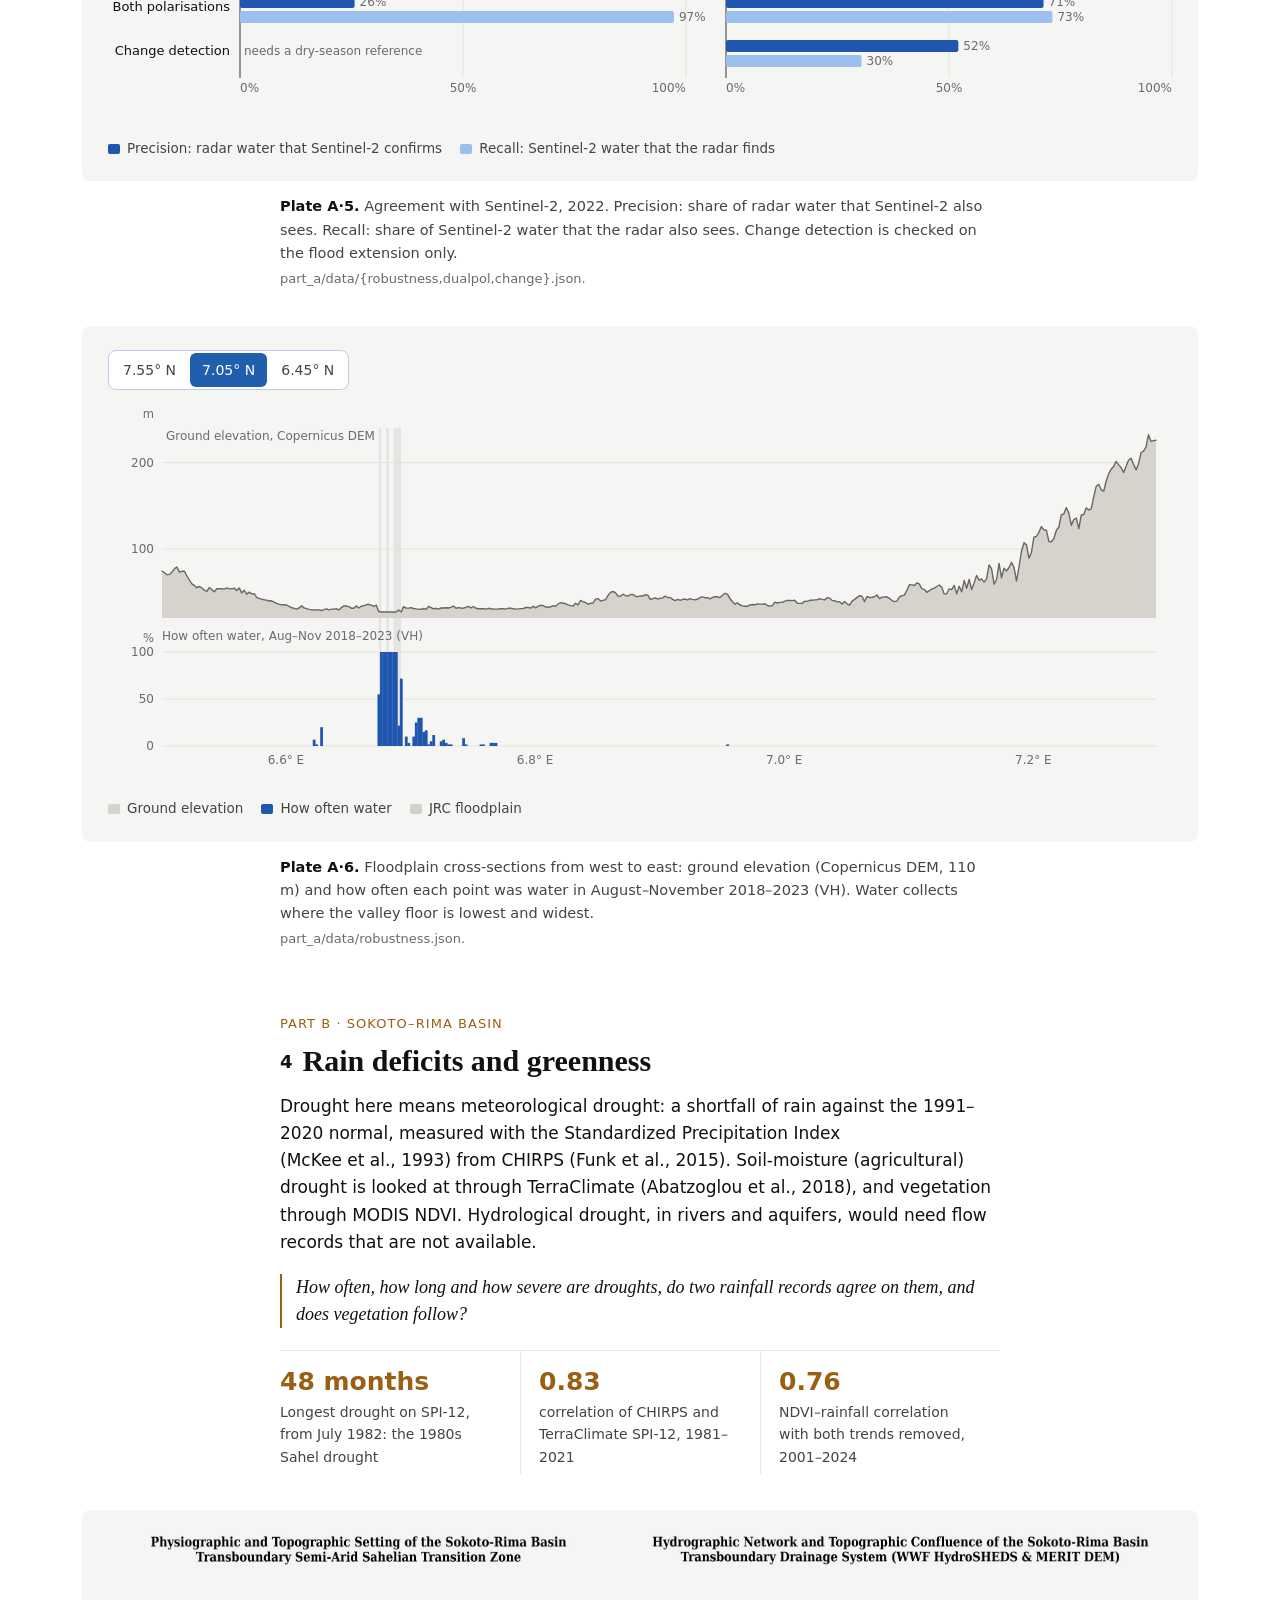
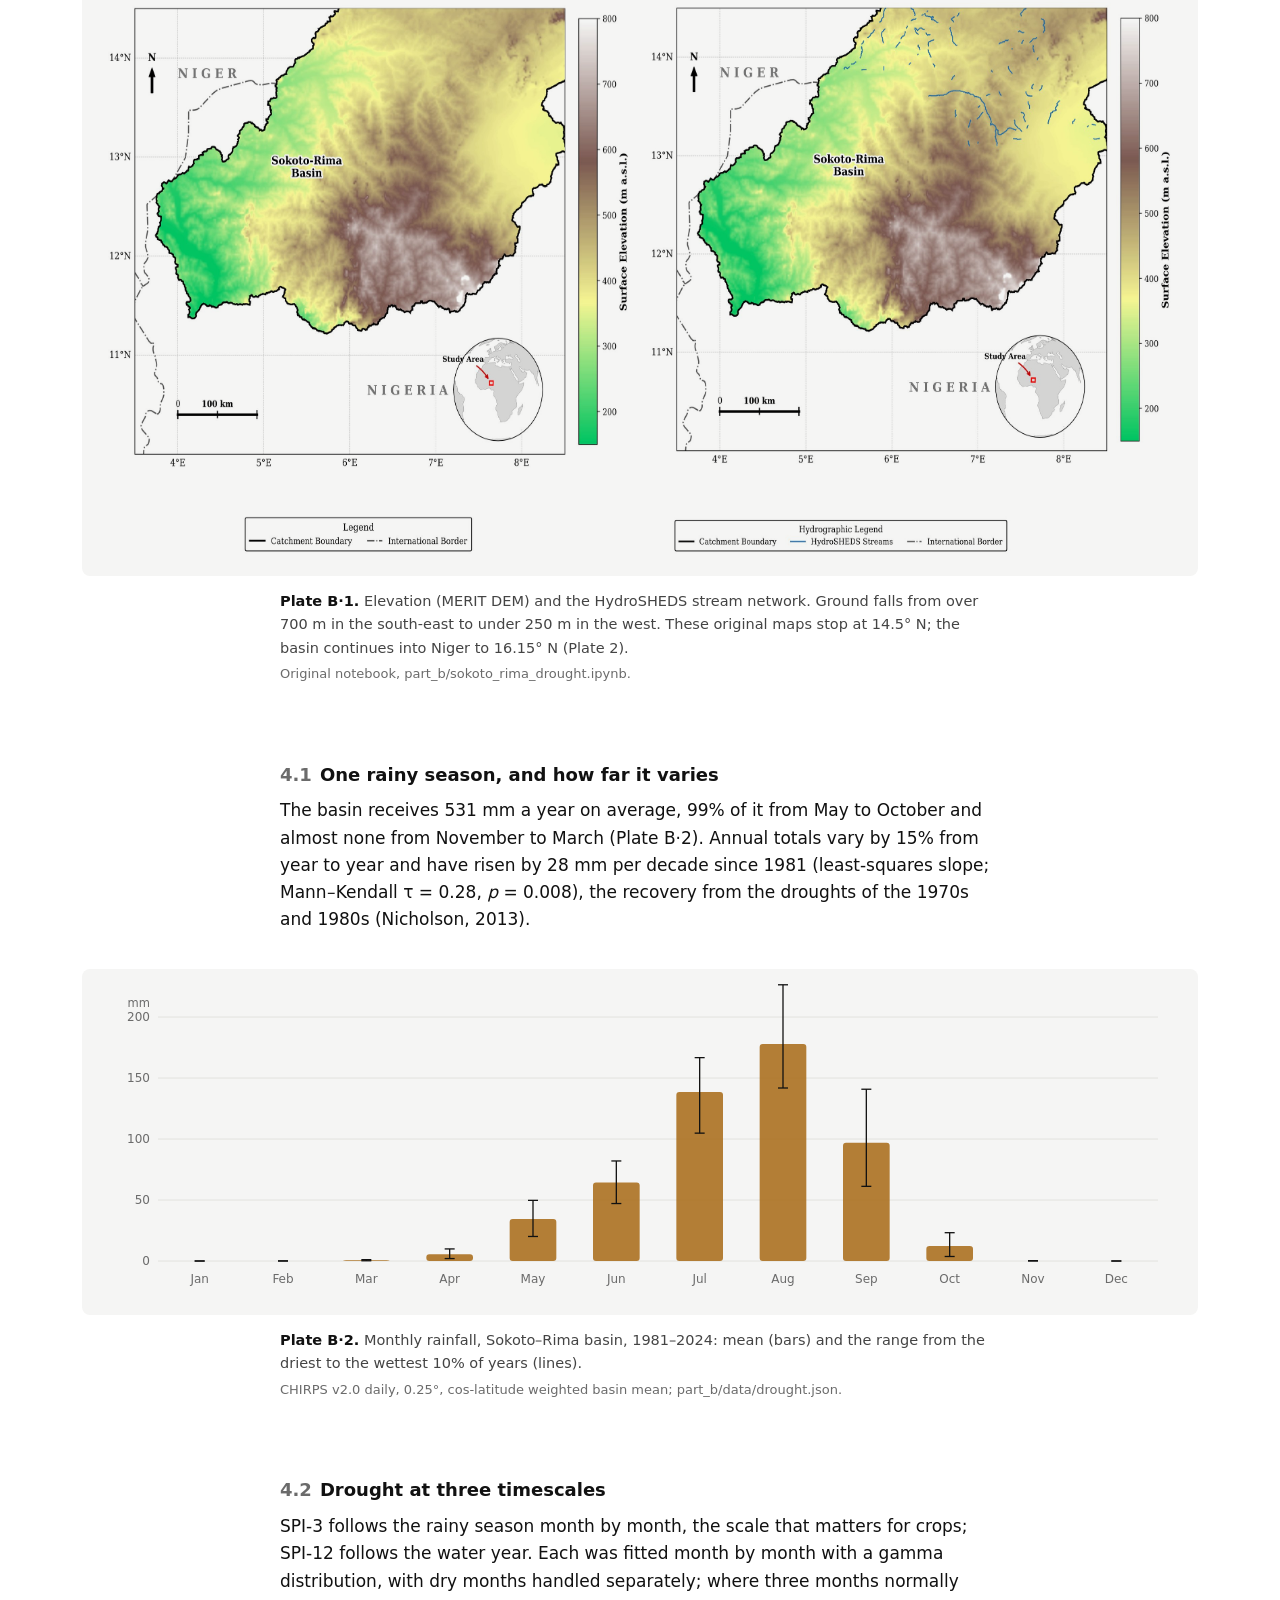
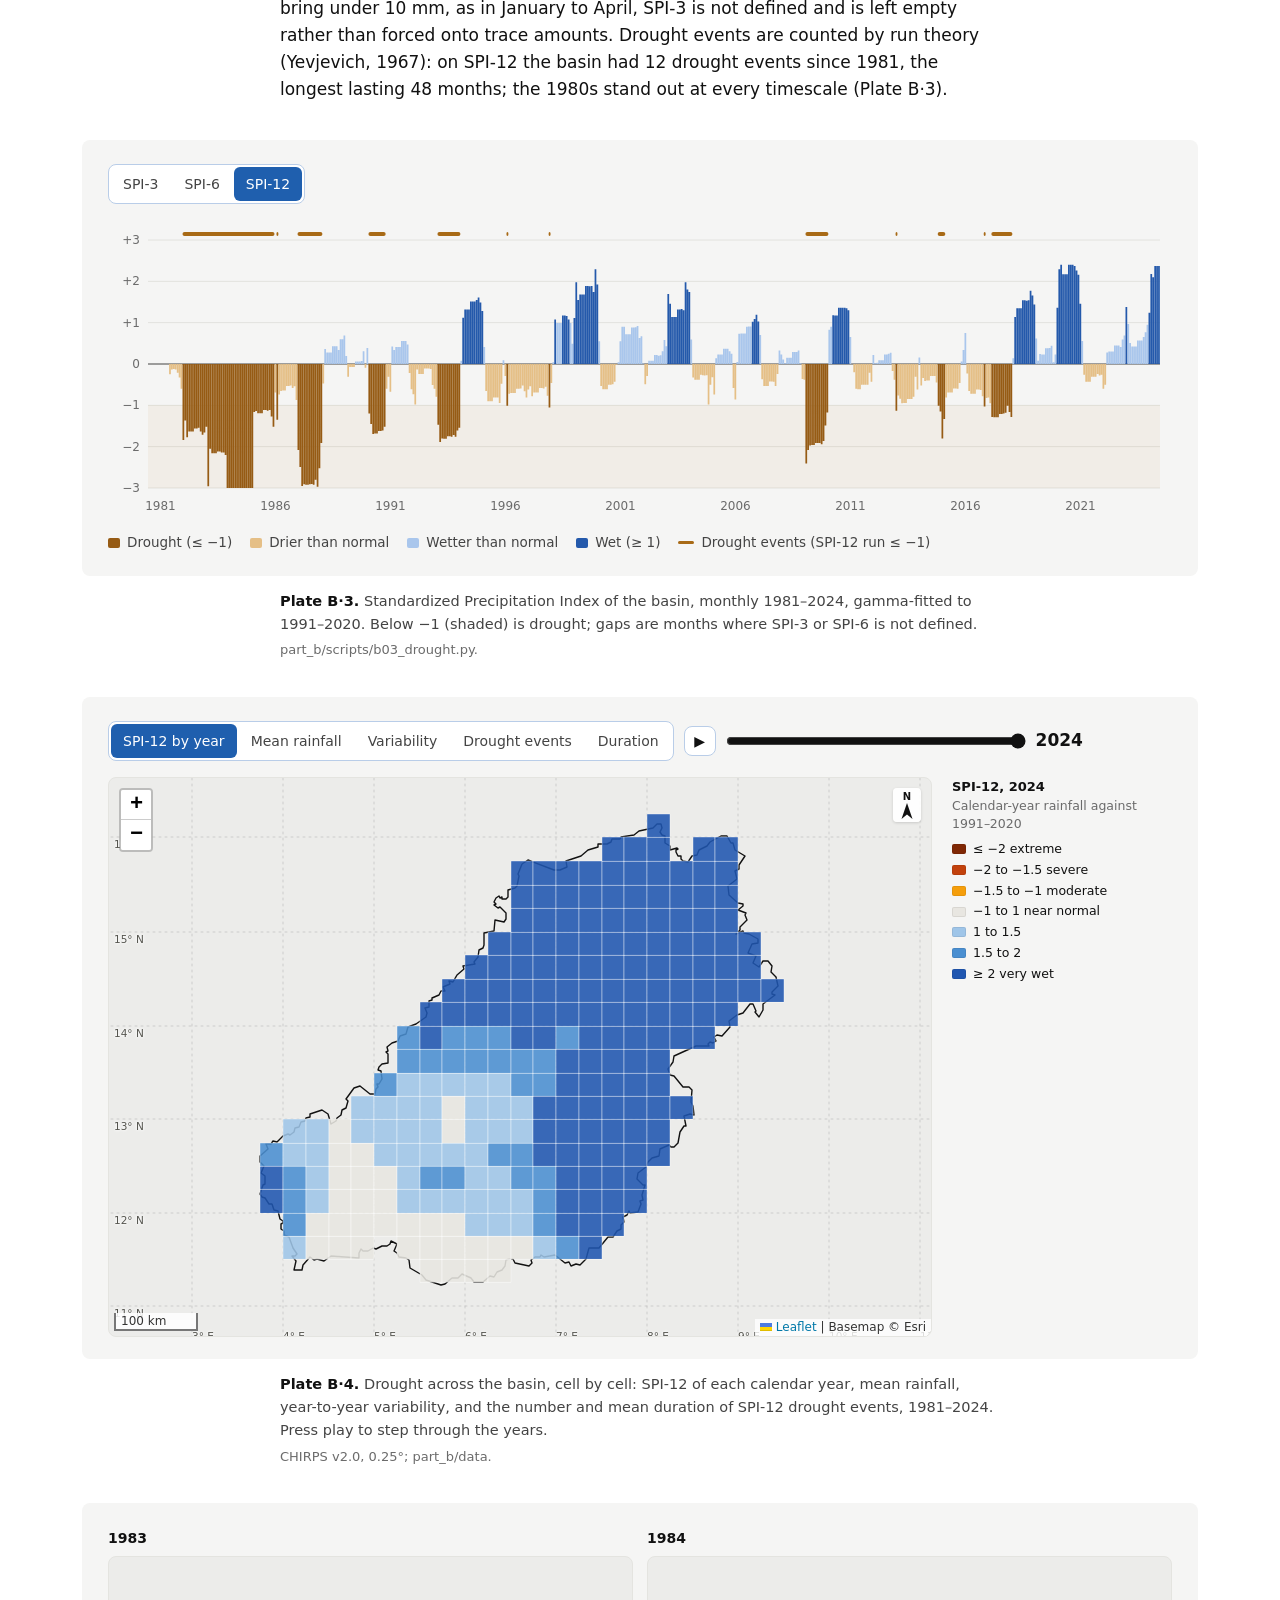
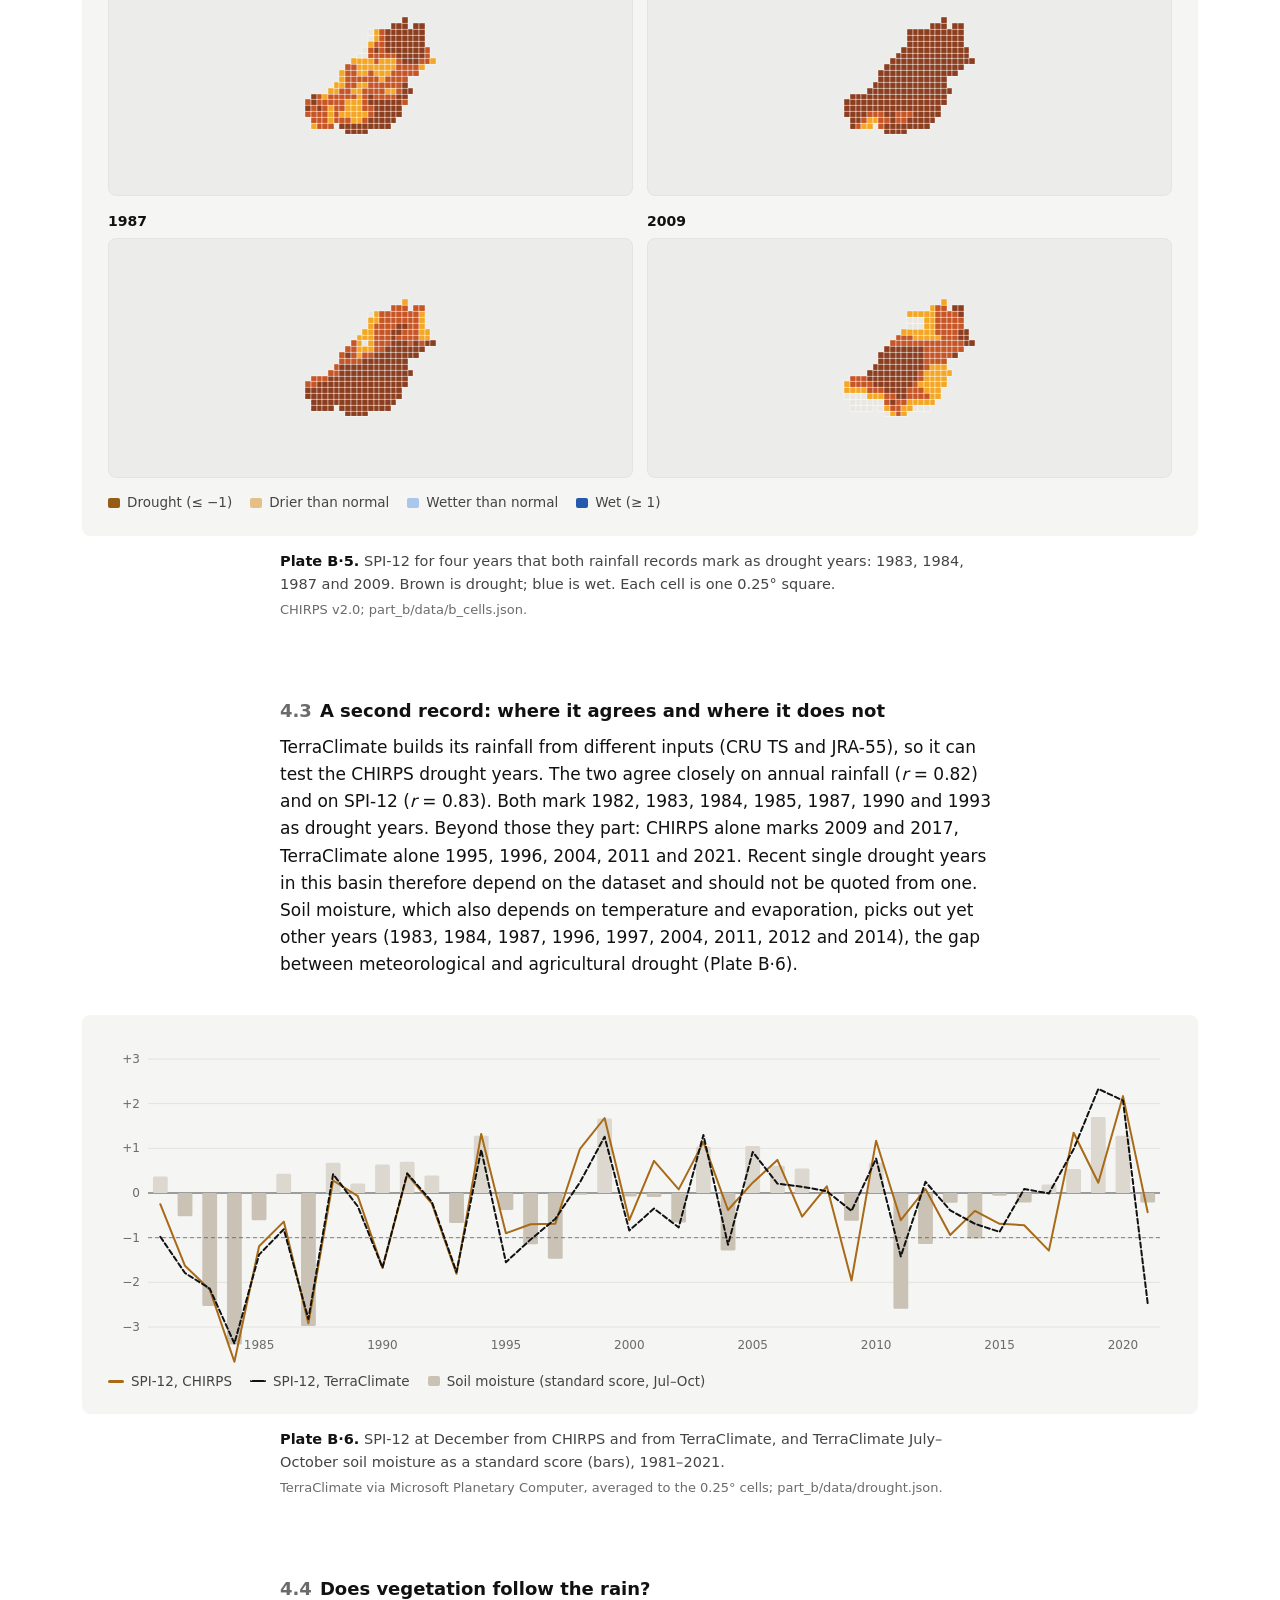
==== commit 7490d6fd: "Call the checks second sources; 'independent' kept only where the sensors are separate" ====
--- a/docs/index.html
+++ b/docs/index.html
@@ -95,13 +95,13 @@
   <div class="main">
     <aside class="note-box in-short" aria-labelledby="h-short" data-reveal>
       <h2 id="h-short">In short</h2>
-      <p>Much of Nigeria has few usable river or rain gauges, so there is little record to size drains, culverts and small dams. This study asks whether free satellite data and climate models can fill part of that gap. It tests them in two river systems and checks each result against a second, independent source.</p>
+      <p>Much of Nigeria has few usable river or rain gauges, so there is little record to size drains, culverts and small dams. This study asks whether free satellite data and climate models can fill part of that gap. It tests them in two river systems and checks each result against a second source.</p>
       <p>Floods on the Lower Niger–Benue are timed consistently by every method, but their size depends on the method. The 1980s droughts in the Sokoto–Rima basin appear in both rainfall records; single recent dry years do not. Design rainfall is projected to rise by 2041–2070, and most of the uncertainty comes from the short 30-year records.</p>
     </aside>
     <section id="overview" class="q" data-reveal aria-labelledby="h-q">
       <div class="label">Research question</div>
       <h2 id="h-q">What can free satellite records and climate models say about hydrological extremes in river basins with almost no ground measurements, and how sure can we be?</h2>
-      <p>Floods, droughts and the rainfall that drains and dams must carry are usually read from rain and river gauges. In much of Nigeria those records are short, broken or not public: no gauge with a usable daily record after 1980 was found in either study area. This study asks what open satellite data and climate models can establish instead, in two river systems that share no water, and tests each answer against an independent source wherever one exists.</p>
+      <p>Floods, droughts and the rainfall that drains and dams must carry are usually read from rain and river gauges. In much of Nigeria those records are short, broken or not public: no gauge with a usable daily record after 1980 was found in GHCN-Daily for either study area. This study asks what open satellite data and climate models can establish instead, in two river systems that share no water, and tests each answer against a second source wherever one exists.</p>
       <nav class="index" aria-label="The three parts">
         <a href="#floods"><div class="t" style="color:var(--A)">A · Floods from radar</div><h3>Seeing floods through cloud</h3><p>Sentinel-1 radar 2018–2023, checked against Sentinel-2.</p></a>
         <a href="#droughts"><div class="t" style="color:var(--B)">B · Drought from rainfall records</div><h3>Rain deficits and greenness</h3><p>CHIRPS 1981–2024, TerraClimate, MODIS NDVI.</p></a>
@@ -114,7 +114,7 @@
         <li>Estimate how 23 climate models change the daily rainfall and dry spells used in design by 2041–2070, and break the uncertainty of that change into its sources.</li>
       </ol>
       <div class="answer">
-        <div><b>Floods: seasonal, verifiable in the wet season</b><span>Flooding on the floodplain peaks in <span data-v="aPeakMonths">—</span> every year. Sentinel-2 confirms <span data-v="aWetPrec">—</span> of flood-season radar water but only <span data-v="aDryPrec">—</span> in the dry season.</span></div>
+        <div><b>Floods: seasonal, verifiable in the wet season</b><span>Flooding on the floodplain peaks in <span data-v="aPeakMonths">—</span> every year, though in 2021 the peak is within a few per cent of the dry-season months. Sentinel-2 confirms <span data-v="aWetPrec">—</span> of flood-season radar water but only <span data-v="aDryPrec">—</span> in the dry season.</span></div>
         <div><b>Drought: the 1980s stand out in both records, recent years do not</b><span>Two rainfall records agree on the 1980s droughts but not on which recent years were dry; greenness follows rain in <span data-v="bCellsSig">—</span> of the basin.</span></div>
         <div><b>Design rainfall rises, with wide limits</b><span>Median 50-year uplift <span data-v="cHeadline">—</span> by 2041–2070 (SSP5-8.5); thirty-year records, not model disagreement, dominate the uncertainty.</span></div>
       </div>
@@ -122,12 +122,12 @@
 
     <section id="framework" class="sec" data-reveal aria-labelledby="h-fw">
       <h2 id="h-fw"><span class="n">1</span>One question, three tests</h2>
-      <p>The three parts are separate studies with a shared method: use the open record that best observes each extreme, check it against a second, independent source, and report what the check allows. They do not form one connected water balance; the Lower Niger–Benue reach and the Sokoto–Rima basin are about 360 km apart at the nearest point and share no water. What connects them is the question of how far satellite and model evidence can stand in for missing gauges, and the engineering use of the answer.</p>
+      <p>The three parts are separate studies with a shared method: use the open record that best observes each extreme, check it against a second source, independent of the first where one exists, and report what the check allows. They do not form one connected water balance; the Lower Niger–Benue reach and the Sokoto–Rima basin are about 360 km apart at the nearest point and share no water. What connects them is the question of how far satellite and model evidence can stand in for missing gauges, and the engineering use of the answer.</p>
     </section>
   </div>
   <figure class="plate" id="fig-framework" data-reveal>
     <div class="panel"><div id="framework-diagram" class="diagram"></div></div>
-    <figcaption><b>Plate 1.</b> Research framework and workflow. Each row is one part: the record used, the method, the independent check, and what the result can be used for. The checks are what turn a satellite product into evidence.</figcaption>
+    <figcaption><b>Plate 1.</b> Research framework and workflow. Each row is one part: the record used, the method, the check, and what the result can be used for. The checks are what turn a satellite product into evidence.</figcaption>
   </figure>
 
   <div class="main">
@@ -148,7 +148,7 @@
       <h2 id="h-a"><span class="n">3</span>Seeing floods through cloud</h2>
       <p>Calm water reflects radar away from the satellite, so flooded ground looks dark in Sentinel-1 images whatever the cloud <span class="cite">(Torres et al., 2012)</span>. Every Sentinel-1 image of the reach from 2018 to 2023, <span data-v="aScenes">—</span> scene passes in all, was put on a 110 m grid and called water where its backscatter fell below a threshold on slopes under 5°. The question is less "where is the water" than "how much of what the radar calls water is water", so the radar was checked against Sentinel-2, an optical satellite that shares nothing with it.</p>
       <p class="rq">When and how far does the reach flood, and how much of the radar's water does an independent sensor confirm?</p>
-      <div class="find"><div><b data-v="aPeakShort">—</b><span>Peak flooding every year, 2018–2023, by the floodplain methods</span></div><div><b data-v="aWetPrec2">—</b><span>of flood-season radar water confirmed by Sentinel-2 (both polarisations)</span></div><div><b data-v="aDryPrec2">—</b><span>confirmed in the dry season, when bare ground looks as dark as water</span></div></div>
+      <div class="find"><div><b data-v="aPeakShort">—</b><span>Peak flooding months, 2018–2023, by the floodplain methods (narrowly in 2021)</span></div><div><b data-v="aWetPrec2">—</b><span>of flood-season radar water confirmed by Sentinel-2 (both polarisations)</span></div><div><b data-v="aDryPrec2">—</b><span>confirmed in the dry season, when bare ground looks as dark as water</span></div></div>
     </section>
   </div>
   <figure class="plate" id="fig-a-setting" data-reveal>
@@ -208,7 +208,7 @@
       <div class="part-tag">Part B · Sokoto–Rima basin</div>
       <h2 id="h-b"><span class="n">4</span>Rain deficits and greenness</h2>
       <p>Drought here means meteorological drought: a shortfall of rain against the 1991–2020 normal, measured with the Standardized Precipitation Index <span class="cite">(McKee et al., 1993)</span> from CHIRPS <span class="cite">(Funk et al., 2015)</span>. Soil-moisture (agricultural) drought is looked at through TerraClimate <span class="cite">(Abatzoglou et al., 2018)</span>, and vegetation through MODIS NDVI. Hydrological drought, in rivers and aquifers, would need flow records that are not available.</p>
-      <p class="rq">How often, how long and how severe are droughts, do two independent records agree on them, and does vegetation follow?</p>
+      <p class="rq">How often, how long and how severe are droughts, do two rainfall records agree on them, and does vegetation follow?</p>
       <div class="find"><div><b data-v="b80s">—</b><span>Longest drought on SPI-12, from <span data-v="b80sStart">—</span>: the 1980s Sahel drought</span></div><div><b data-v="bTcR">—</b><span>correlation of CHIRPS and TerraClimate SPI-12, 1981–2021</span></div><div><b data-v="bNdviDet">—</b><span>NDVI–rainfall correlation with both trends removed, 2001–2024</span></div></div>
     </section>
   </div>
@@ -398,10 +398,10 @@
 
     <section id="methods" class="sec" data-reveal aria-labelledby="h-m">
       <h2 id="h-m"><span class="n">8</span>Methods in brief</h2>
-      <p>All results come from scripts in the <a href="https://github.com/oloyededavid/Observational-Hydrology-Extremes">repository</a> that read open data and write the files this page reads; none is typed in, and re-running every script reproduces them exactly. Data were read from Microsoft Planetary Computer, the Climate Hazards Center, NASA's NEX-GDDP-CMIP6 bucket and NOAA's GHCN-Daily, without Earth Engine.</p>
+      <p>All results come from scripts in the <a href="https://github.com/oloyededavid/Observational-Hydrology-Extremes">repository</a> that read open data and write the files this page reads; none is typed in, and re-running the scripts should reproduce them. A separate re-implementation (research/audit-2026-11-16) matched the drought results and, for the climate model it checked, the design-rainfall results exactly, matched the flood areas closely, and did not match the vegetation correlations. Data were read from Microsoft Planetary Computer, the Climate Hazards Center, NASA's NEX-GDDP-CMIP6 bucket and NOAA's GHCN-Daily, without Earth Engine.</p>
     </section>
     <figure class="tablefig" id="tab-methods" data-reveal>
-      <div class="tablewrap" tabindex="0" role="region" aria-label="Table 8·1, scroll sideways if needed"><table><caption><b>Table 8·1.</b> Data, method, independent check and output of each part.</caption>
+      <div class="tablewrap" tabindex="0" role="region" aria-label="Table 8·1, scroll sideways if needed"><table><caption><b>Table 8·1.</b> Data, method, check and output of each part.</caption>
         <thead><tr><th class="l">Part</th><th class="l">Data</th><th class="l">Method</th><th class="l">Check</th></tr></thead>
         <tbody>
           <tr><td class="l">A</td><td class="l">Sentinel-1 RTC VH and VV, 2018–2023, 110 m; Copernicus DEM; JRC GSW v1.3</td><td class="l">Threshold (−18 dB; Otsu), dual polarisation, floodplain mask, change detection</td><td class="l">Sentinel-2 MNDWI, 2022; threshold sensitivity</td></tr>
@@ -433,7 +433,7 @@
 
     <section id="conclusion" class="sec" data-reveal aria-labelledby="h-concl">
       <h2 id="h-concl"><span class="n">10</span>Conclusion</h2>
-      <p>Open satellite records and climate models can say a good deal about hydrological extremes where gauges are missing, provided each is checked against something independent. Radar shows when the Lower Niger–Benue floods and how far in the flood season, but not in the dry season. Two rainfall records agree on the great droughts of the 1980s and disagree on recent single years, and vegetation in the Sokoto–Rima basin tracks each year's rain. Climate models raise design rainfall in both areas, by a median <span data-v="cConcl">—</span> for the 50-year day under SSP5-8.5, with a range set mainly by how short the records are. The weakest link is the present, not the future.</p>
+      <p>Open satellite records and climate models can say a good deal about hydrological extremes where gauges are missing, provided each is checked against a second source. Radar shows when the Lower Niger–Benue floods and how far in the flood season, but not in the dry season. Two rainfall records agree on the great droughts of the 1980s and disagree on recent single years, and vegetation in the Sokoto–Rima basin tracks each year's rain. Climate models raise design rainfall in both areas, by a median <span data-v="cConcl">—</span> for the 50-year day under SSP5-8.5, with a range set mainly by how short the records are. The weakest link is the present, not the future.</p>
     </section>
   </div>
 
@@ -465,7 +465,7 @@
     <section class="note" data-reveal aria-labelledby="h-note">
       <h2 id="h-note" class="sec" style="padding:0;font-family:var(--display);font-size:26px">A note from me</h2>
       <p>Thank you for reading. This project began as two satellite exercises, floods in the south and drought in the north. A review then showed where I had claimed more than my code did: a flood curve I had typed in, a comparison I had never run, and an index with the wrong name. Fixing those in public was uncomfortable, and it taught me the most.</p>
-      <p>The second lesson came from the checks themselves. Each time I compared a result with an independent source, the answer changed: the radar's dry-season floods were bare ground, recent drought years depended on the dataset, and the uncertainty in future rainfall came mostly from how short the records are. I have tried to report those answers as they came.</p>
+      <p>The second lesson came from the checks themselves. Each time I compared a result with a second source, the answer changed: the radar's dry-season floods were bare ground, recent drought years depended on the dataset, and the uncertainty in future rainfall came mostly from how short the records are. I have tried to report those answers as they came.</p>
       <p>If you work with Nigerian rainfall or river records, or see something I missed, I would like to hear it: <a href="https://github.com/oloyededavid/Observational-Hydrology-Extremes/issues">open an issue on the repository</a>.</p>
       <p class="sign">David</p>
     </section>
@@ -511,7 +511,7 @@
 
 <button type="button" class="to-top" id="to-top" aria-label="Back to top" hidden><svg width="14" height="14" viewBox="0 0 24 24" fill="none" stroke="currentColor" stroke-width="2.2" stroke-linecap="round" stroke-linejoin="round" aria-hidden="true"><path d="M12 19V5M5 12l7-7 7 7"/></svg></button>
 <footer><div class="wrap">
-  <p class="sig"><span>David Oloyede</span><span><a href="https://github.com/oloyededavid">github.com/oloyededavid</a></span><span>Last updated <time datetime="2026-11-12">12 November 2026</time></span><span id="views" hidden></span></p>
+  <p class="sig"><span>David Oloyede</span><span><a href="https://github.com/oloyededavid">github.com/oloyededavid</a></span><span>Last updated <time datetime="2026-11-18">18 November 2026</time></span><span id="views" hidden></span></p>
   <p>Code MIT. Source data keep their own terms: Sentinel-1 and Sentinel-2 (ESA Copernicus), Copernicus DEM, JRC Global Surface Water, MODIS (NASA), TerraClimate, CHIRPS (Climate Hazards Center, UC Santa Barbara), NEX-GDDP-CMIP6 (NASA), GHCN-Daily (NOAA), HydroBASINS. Read via Microsoft Planetary Computer. Imagery and basemaps © Esri.</p>
   <!-- study-others:start --><p class="others">Other studies: <a href="https://oloyededavid.github.io/Ogun-Catchment-Coast-Observatory/">Ogun surface water</a> · <a href="https://oloyededavid.github.io/Oueme-Ogun-Groundwater-Recharge/">Ouémé–Ogun recharge</a> · <a href="https://oloyededavid.github.io/Groundwater-Storage-Gravimetry/">Lake Chad water storage</a> · <a href="https://oloyededavid.github.io/Lagos-Urban-Heat-Analytics/">Lagos urban heat</a> · <a href="https://oloyededavid.github.io/Coastal-Hydrogeology-Modeling/">Lekki–Epe groundwater</a></p><!-- study-others:end -->
 </div></footer>
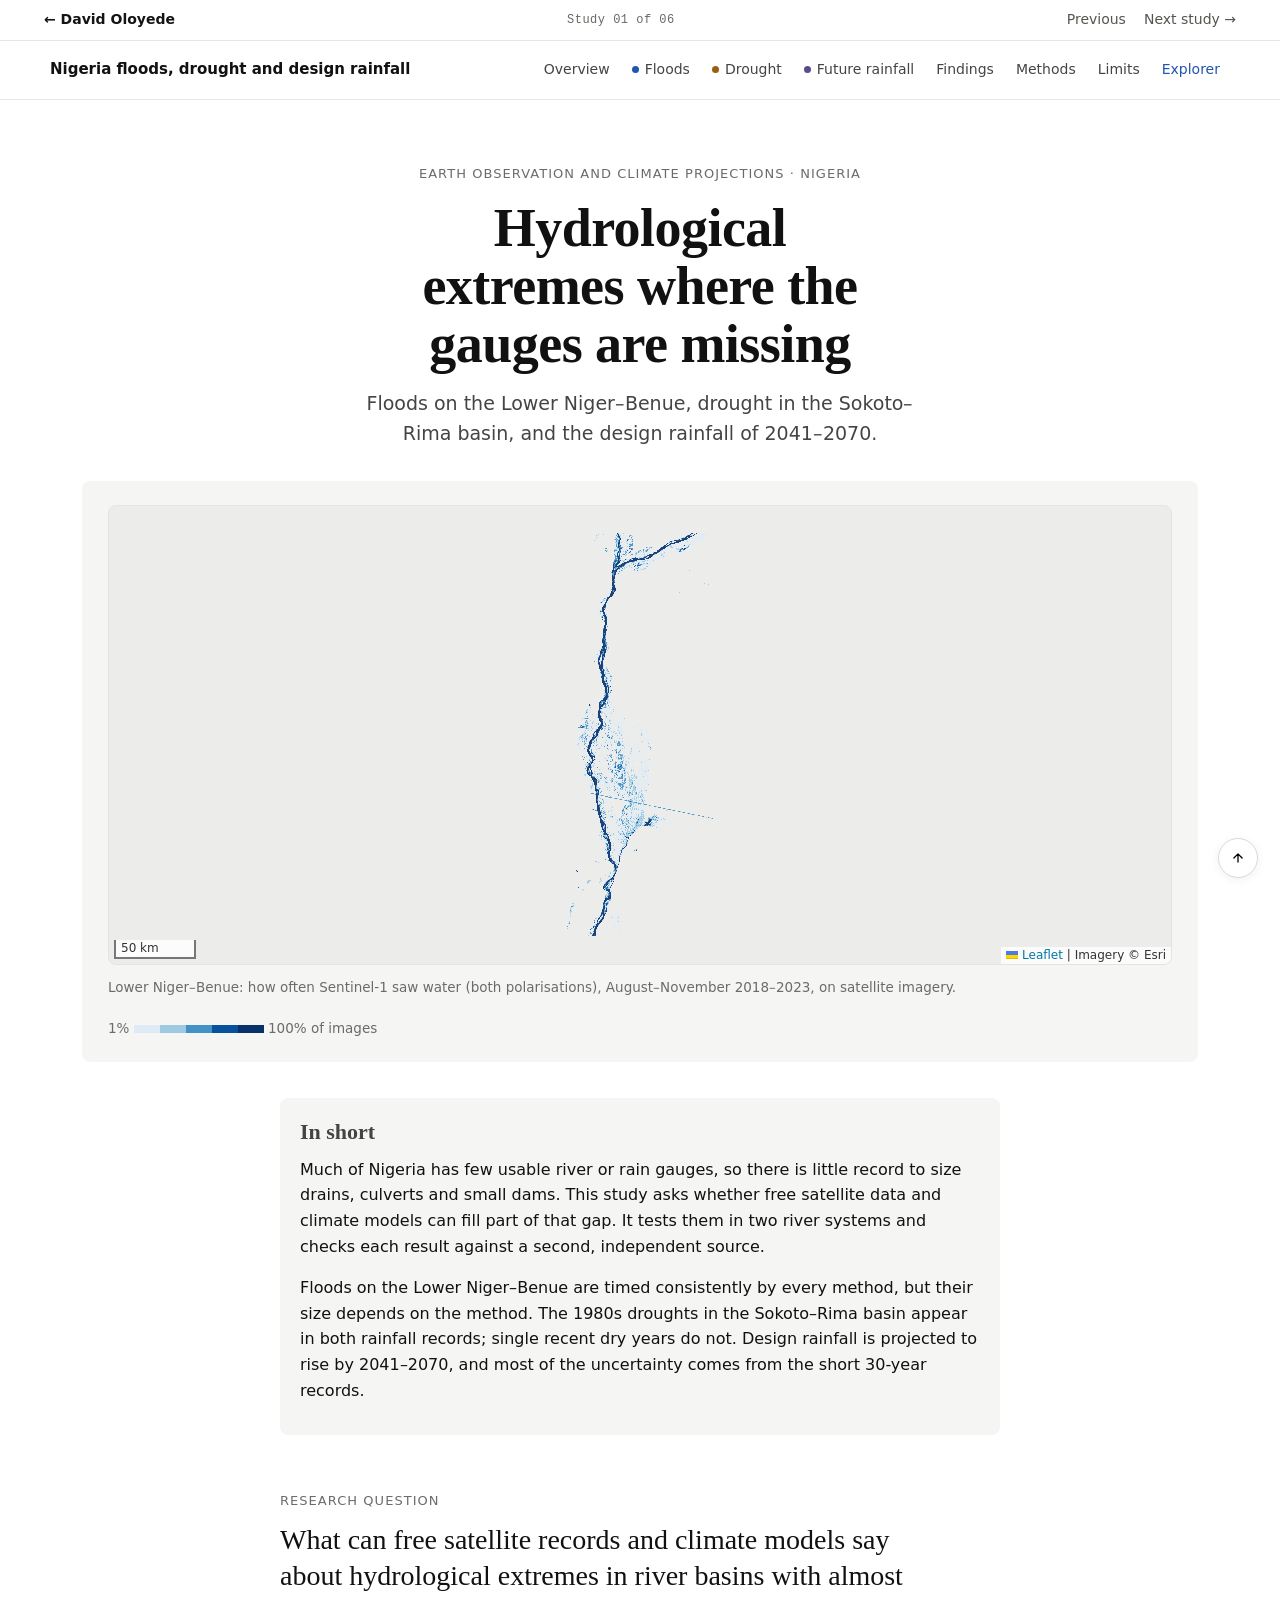
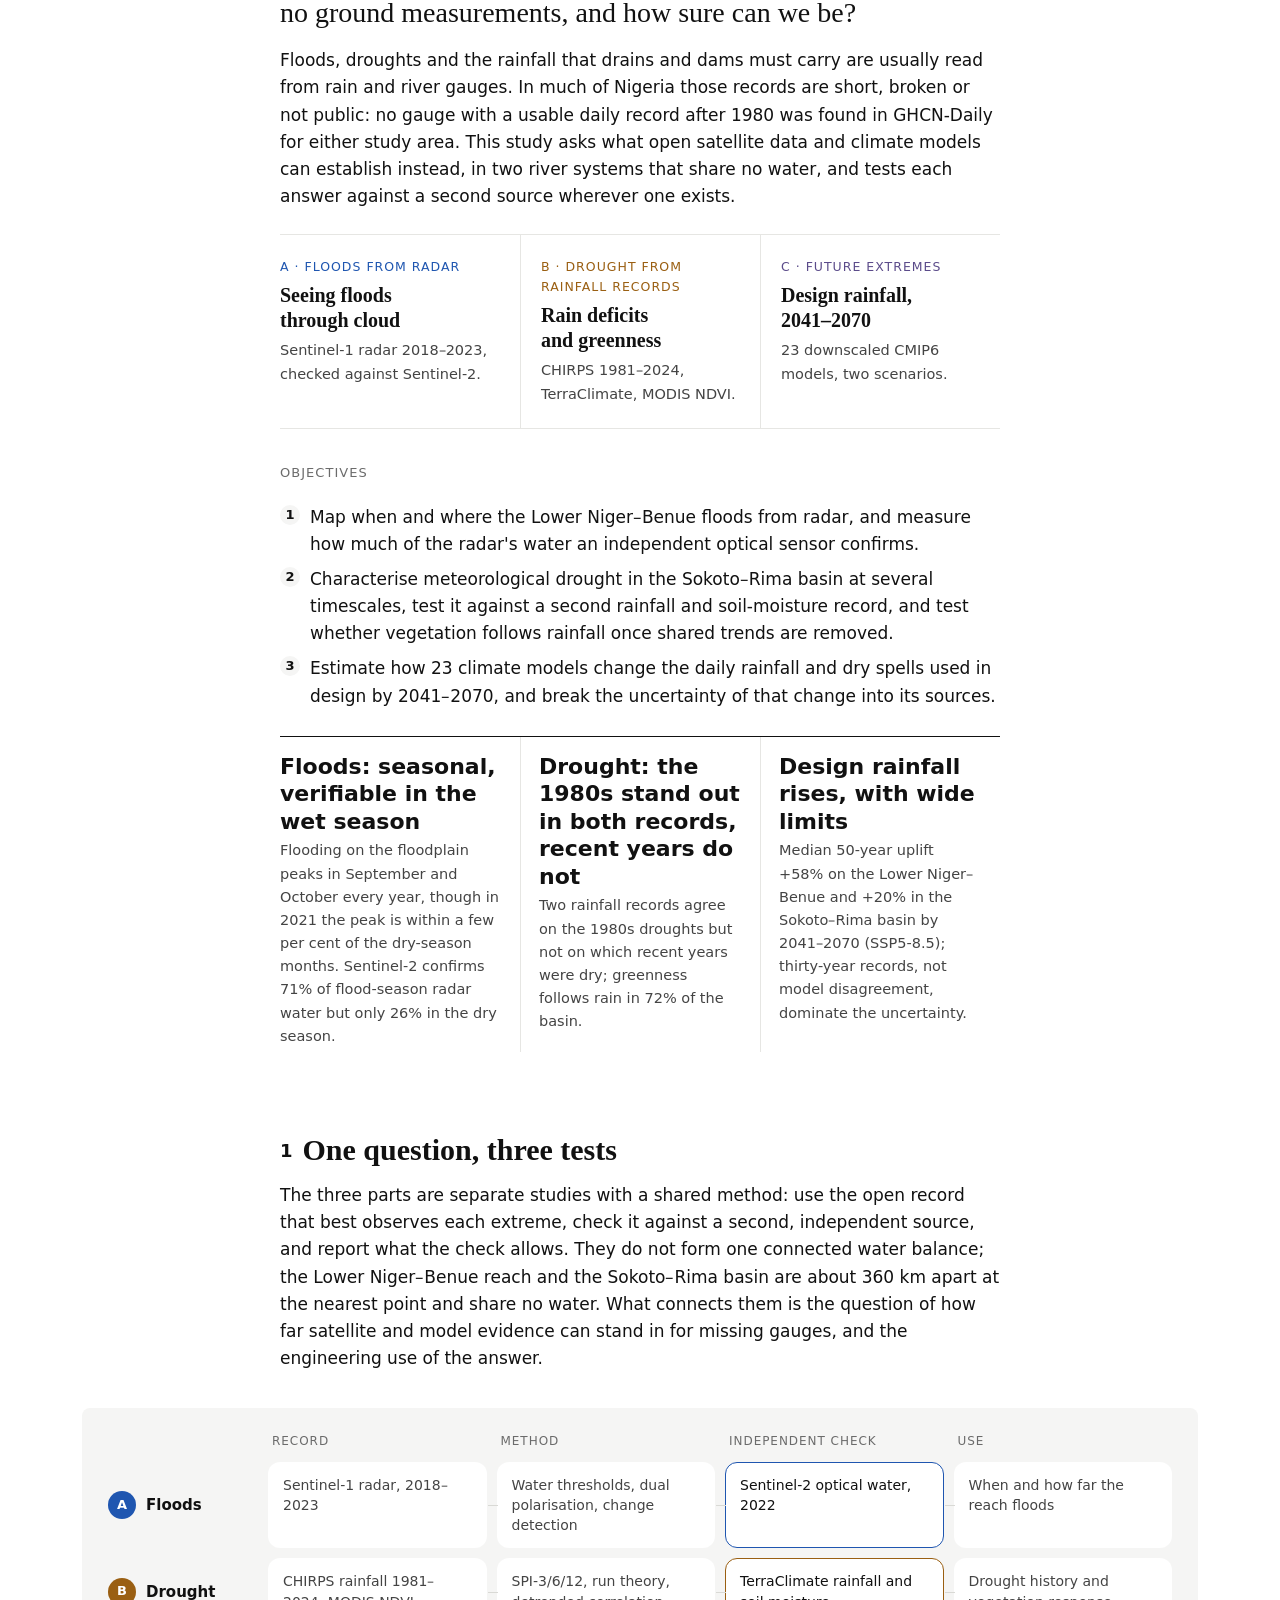
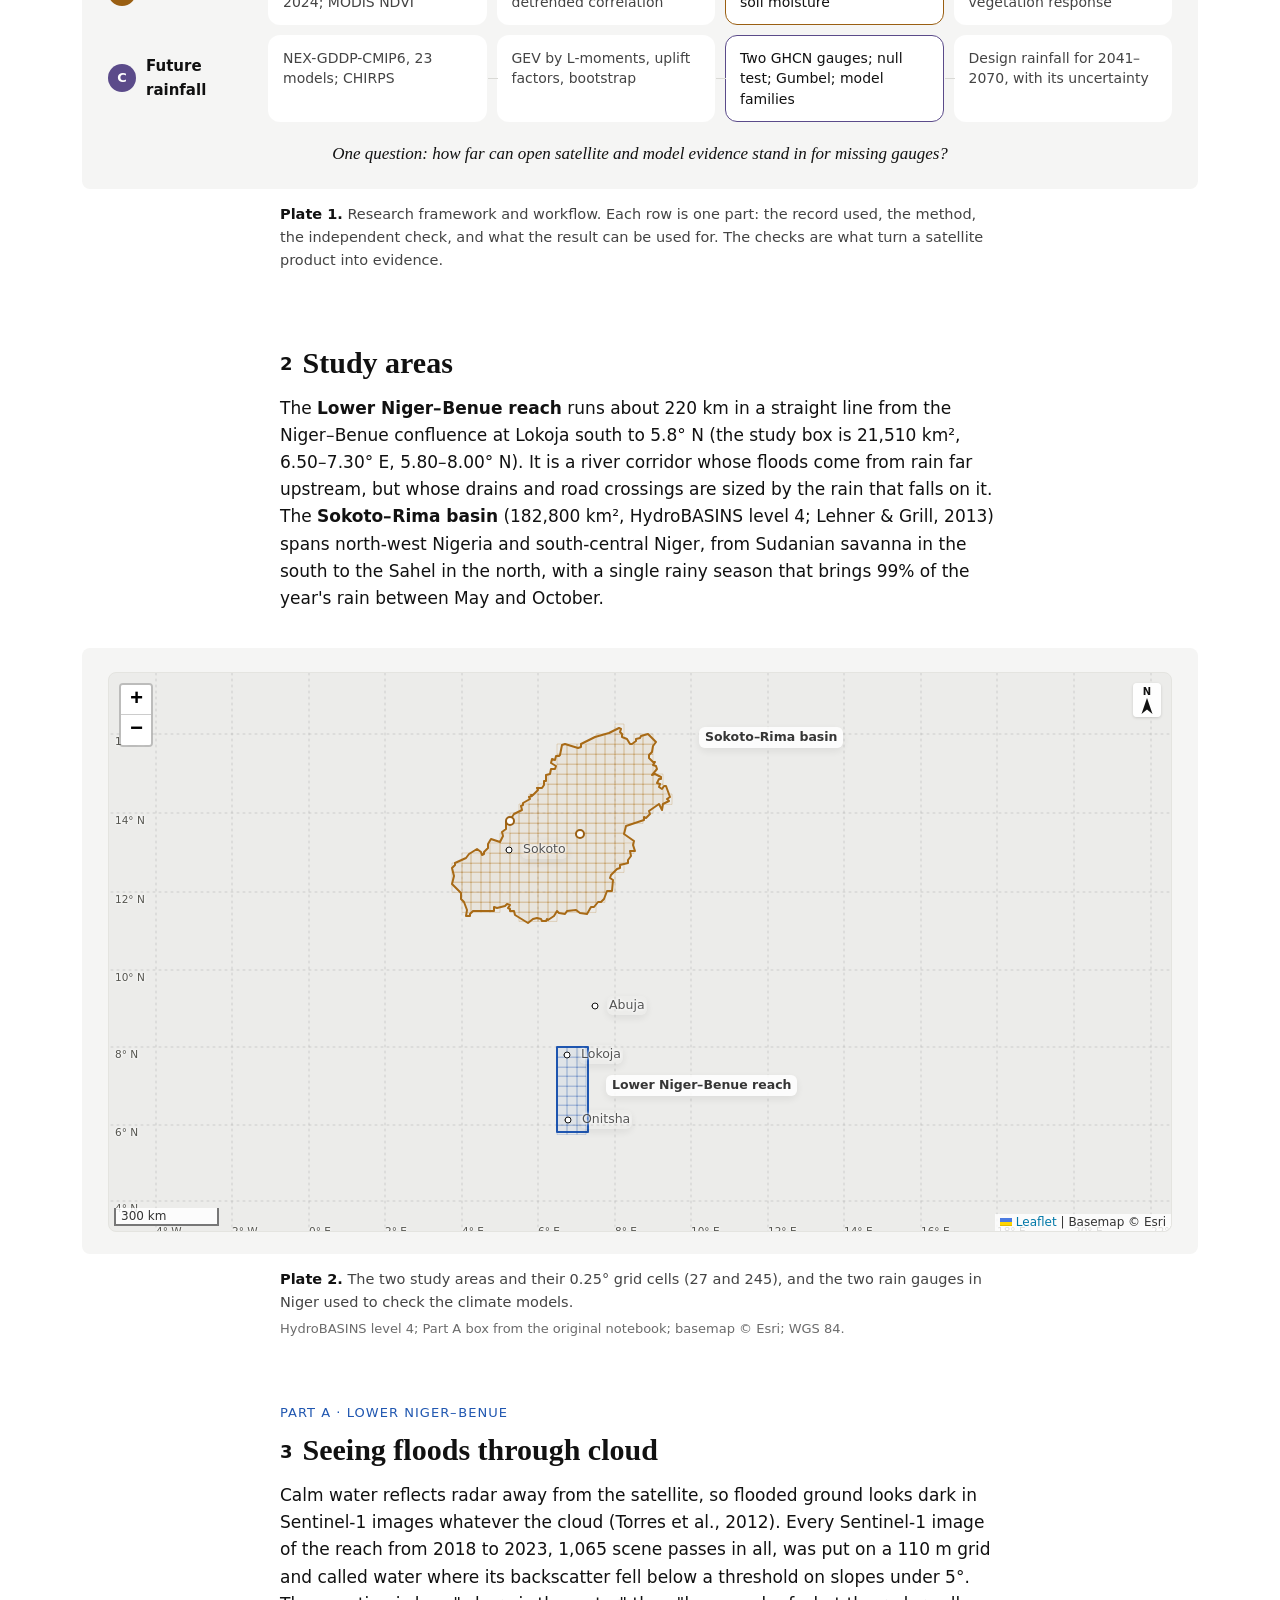
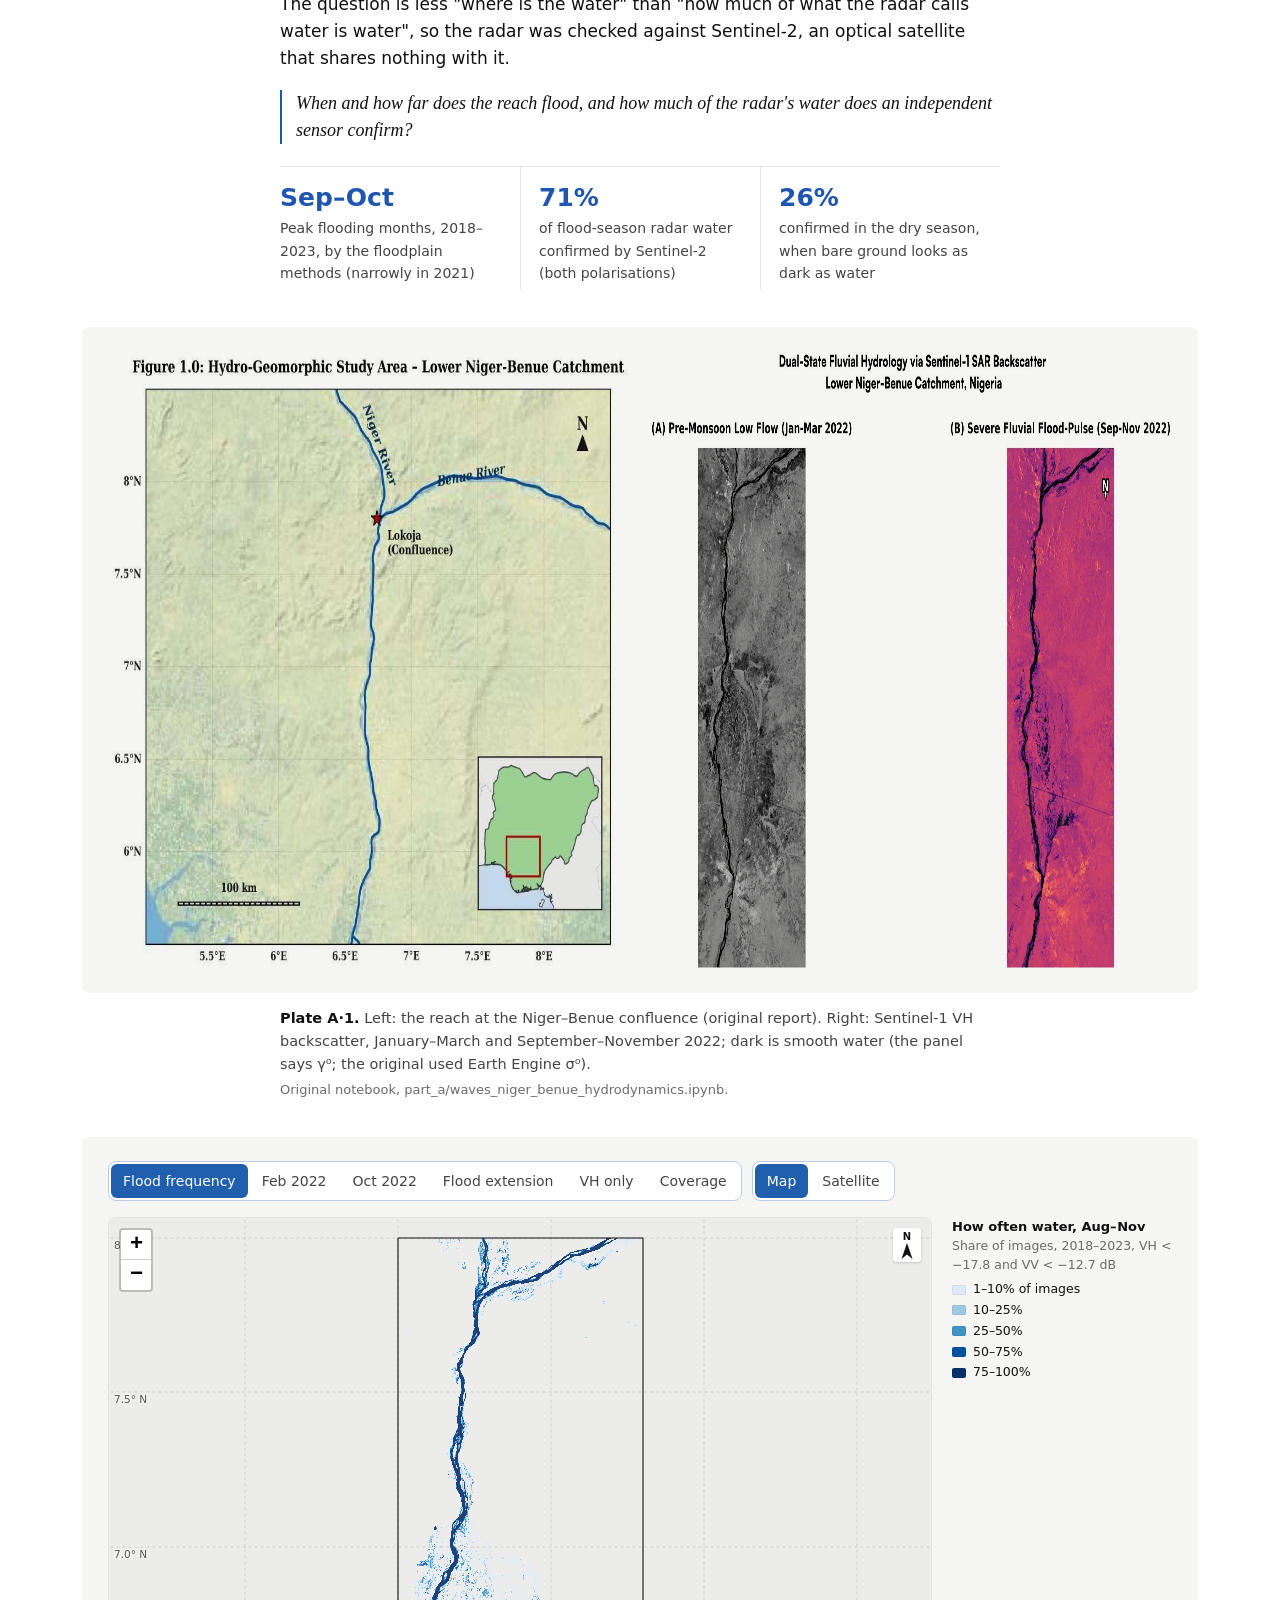
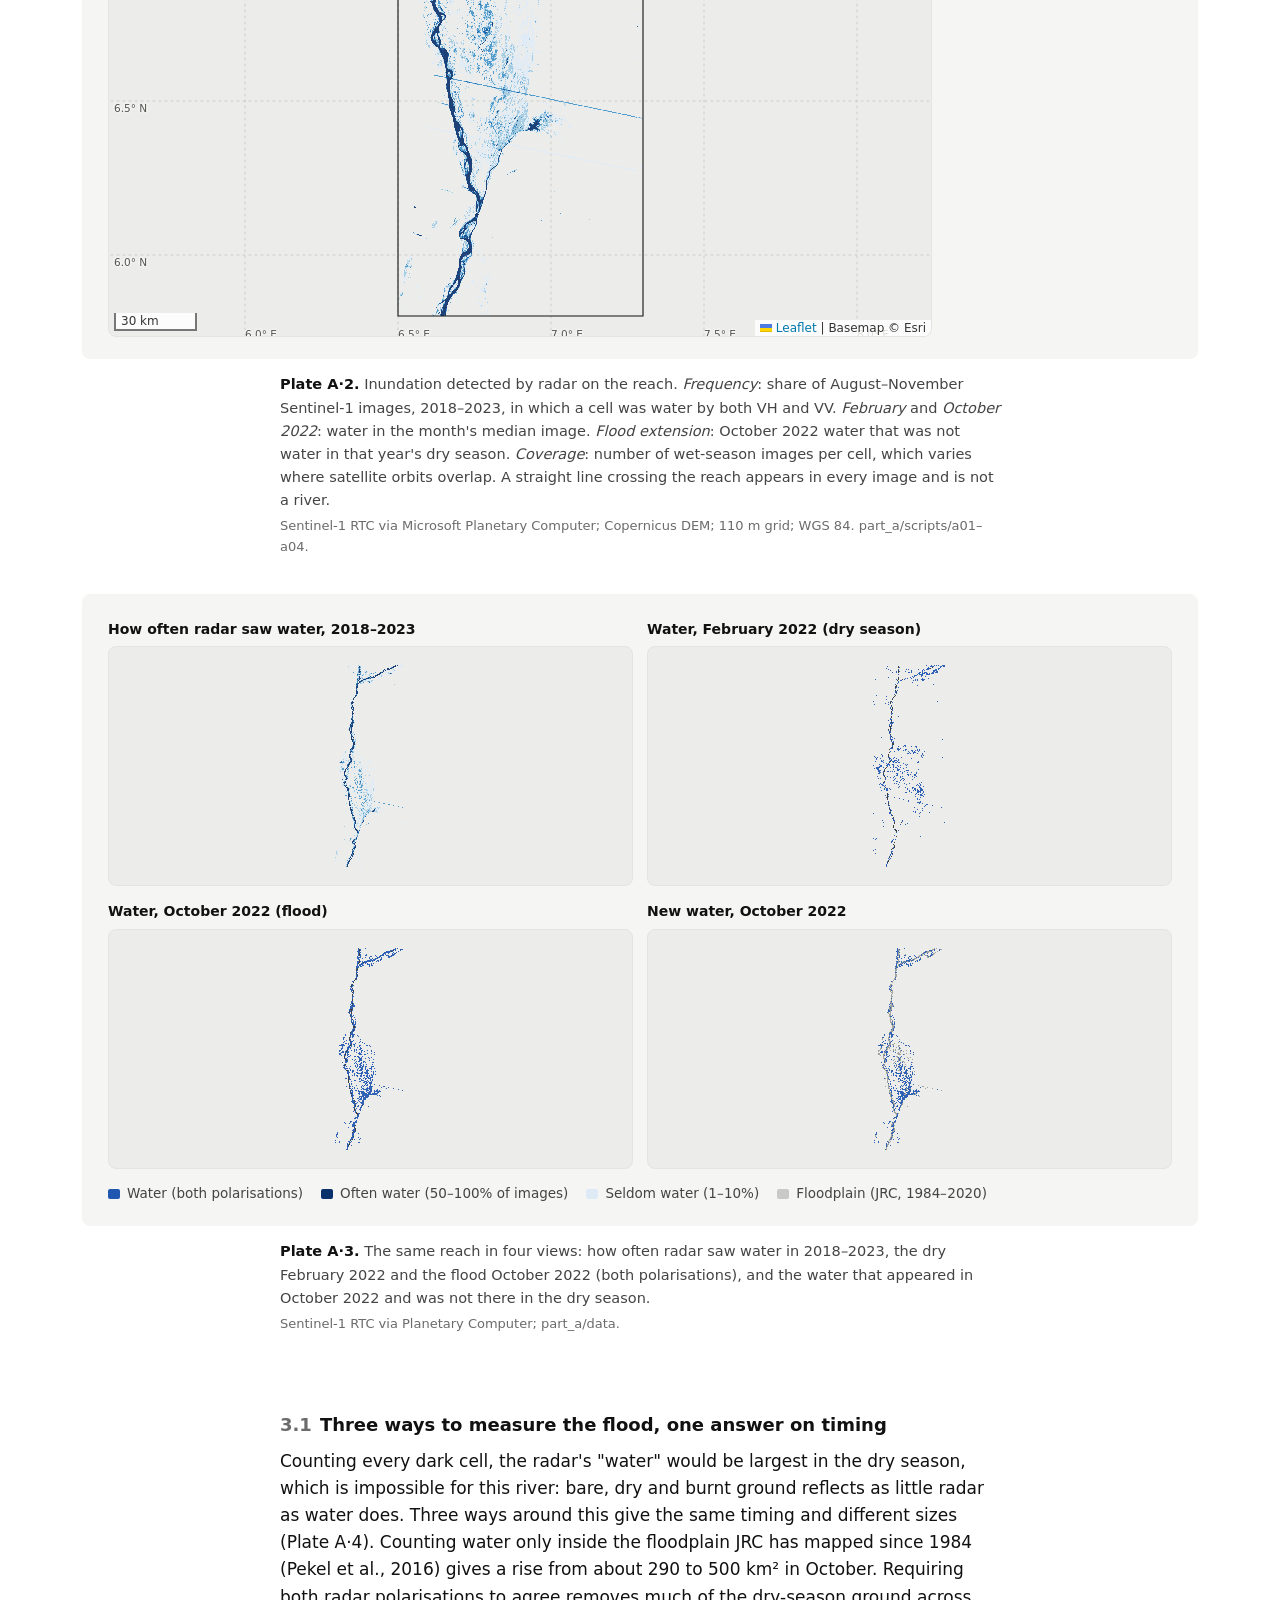
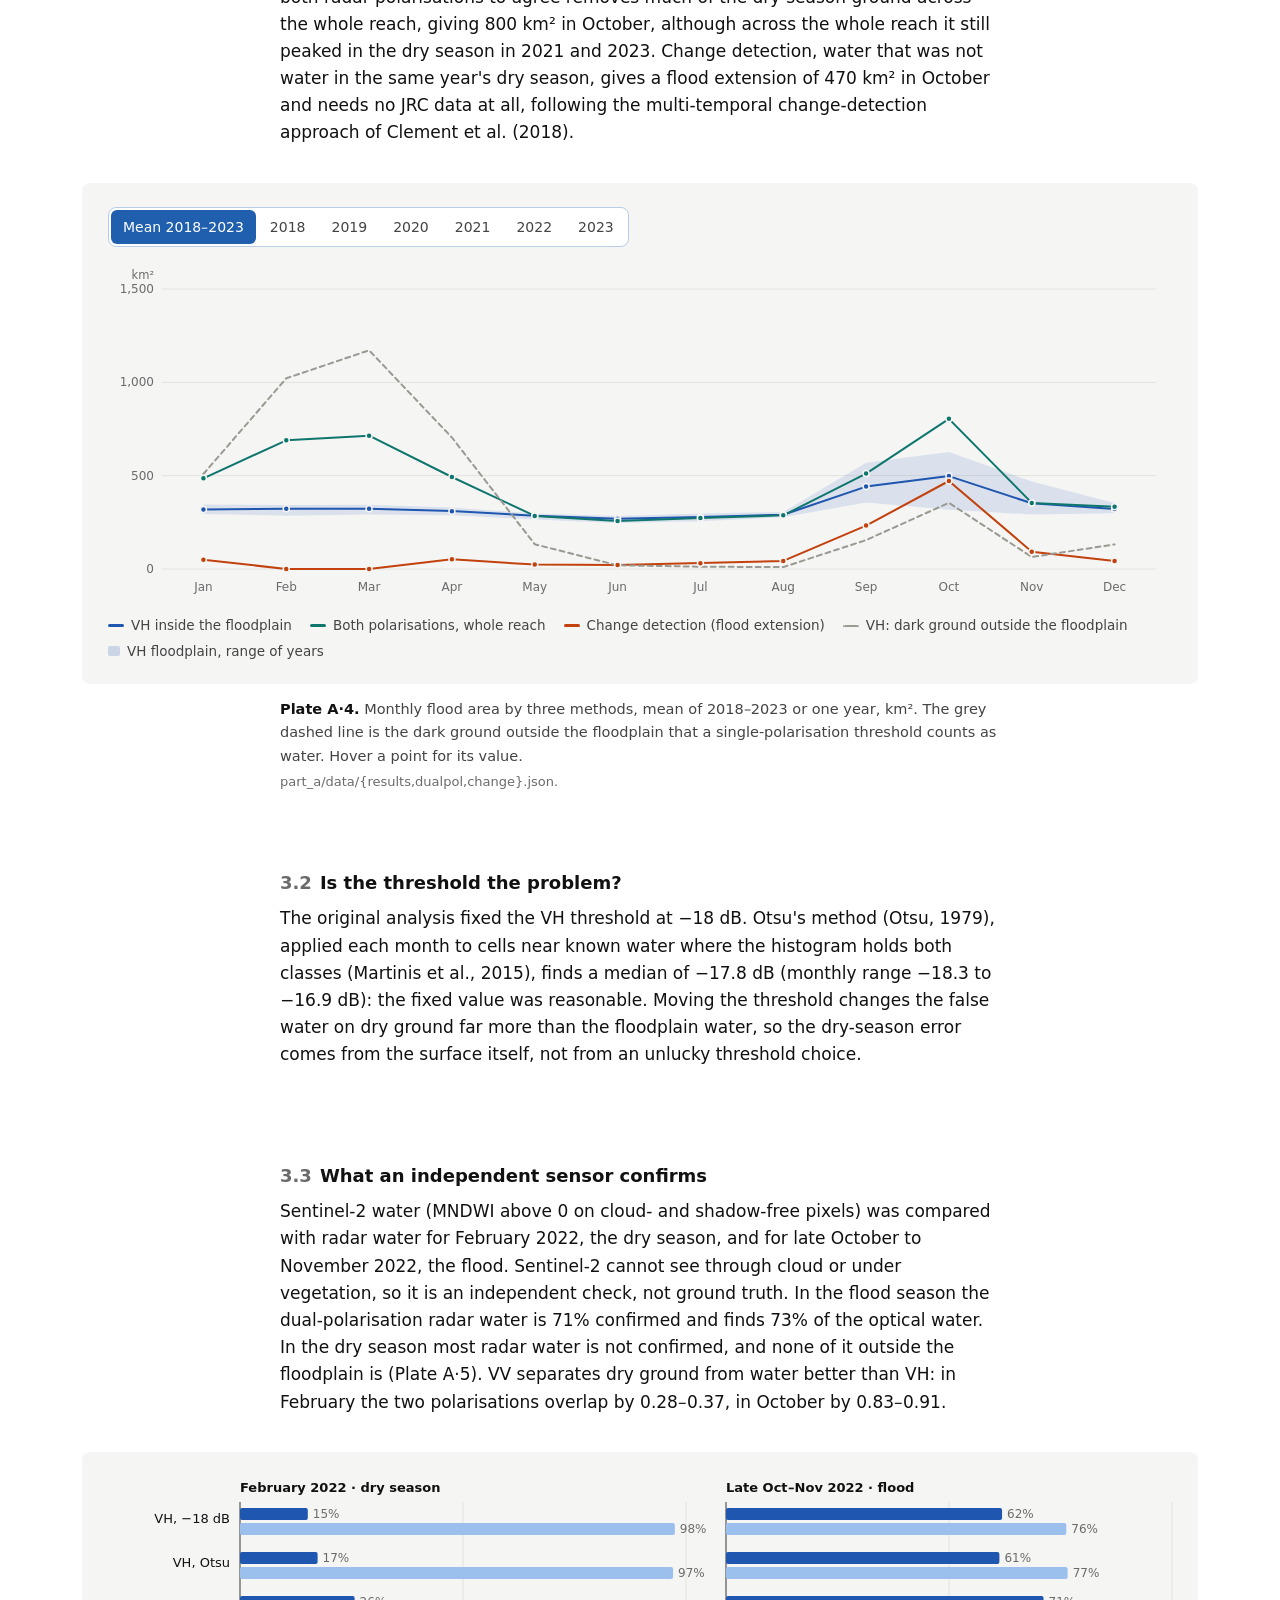
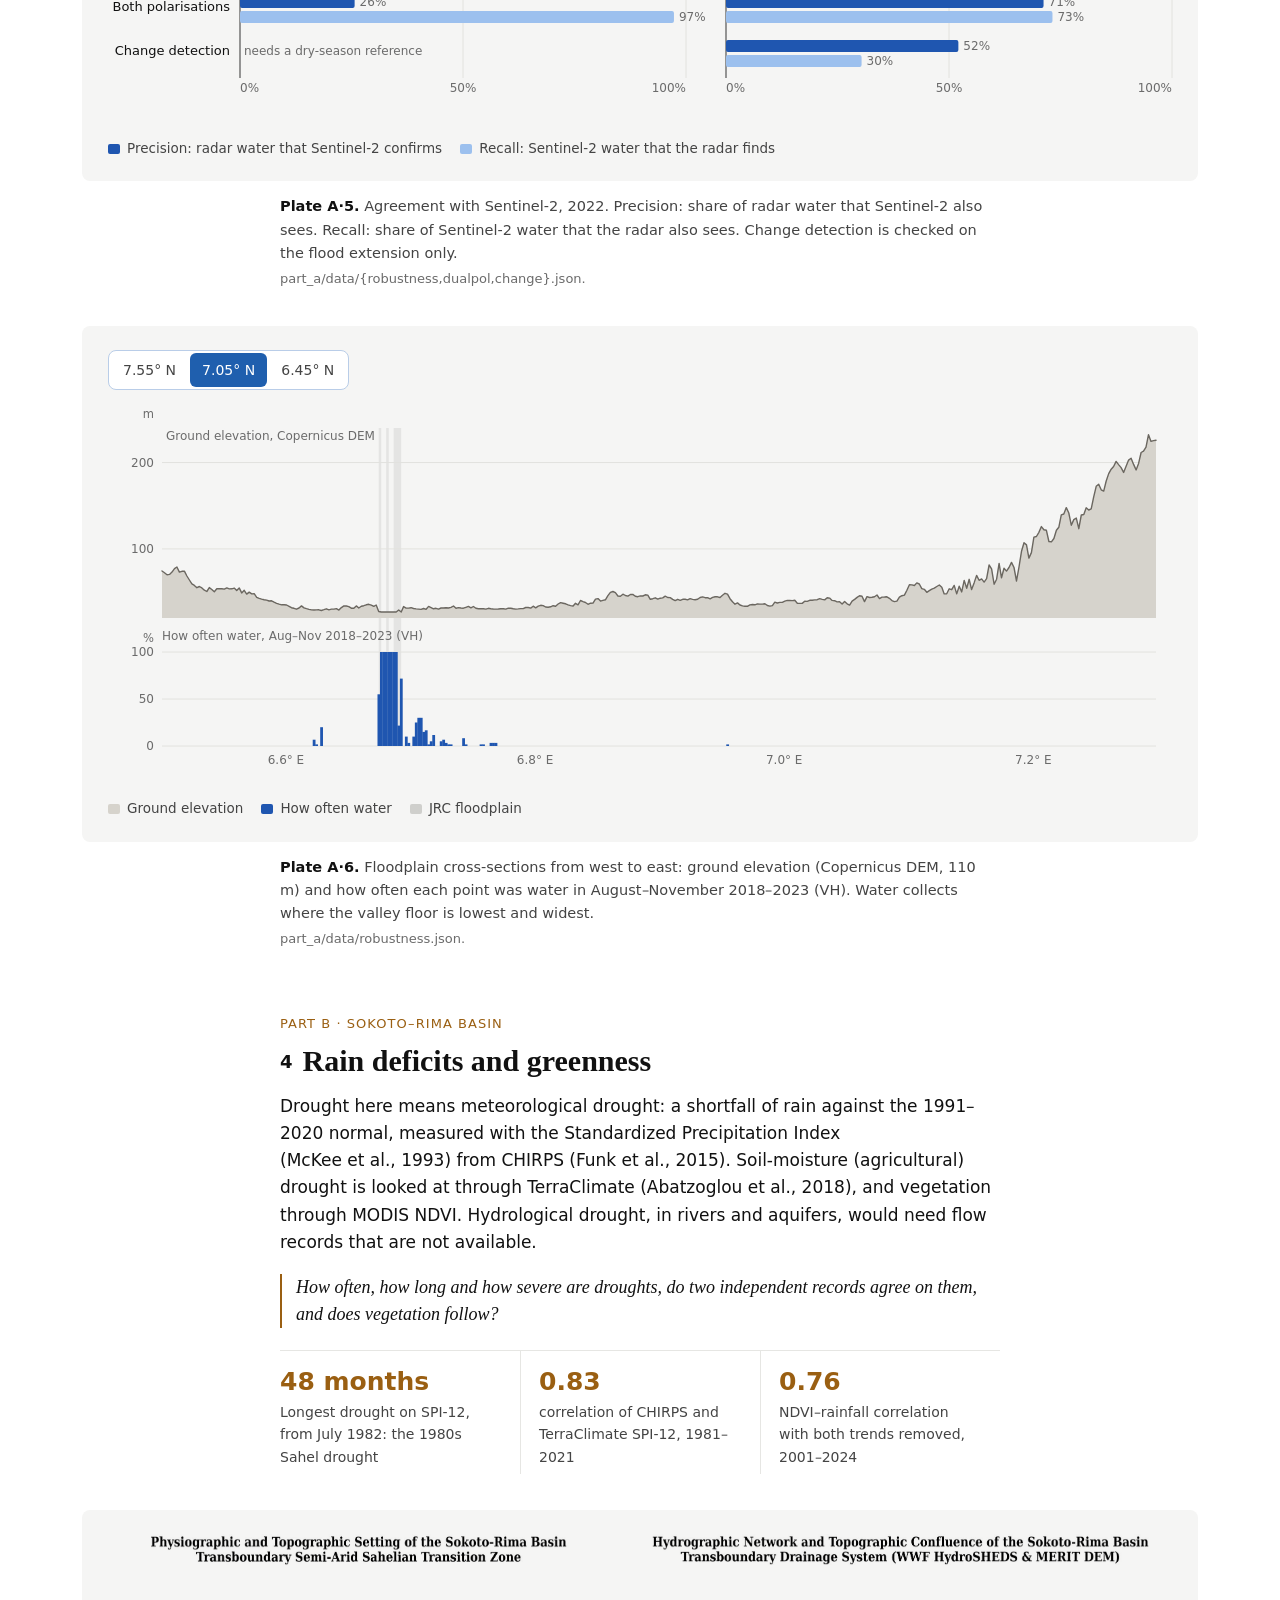
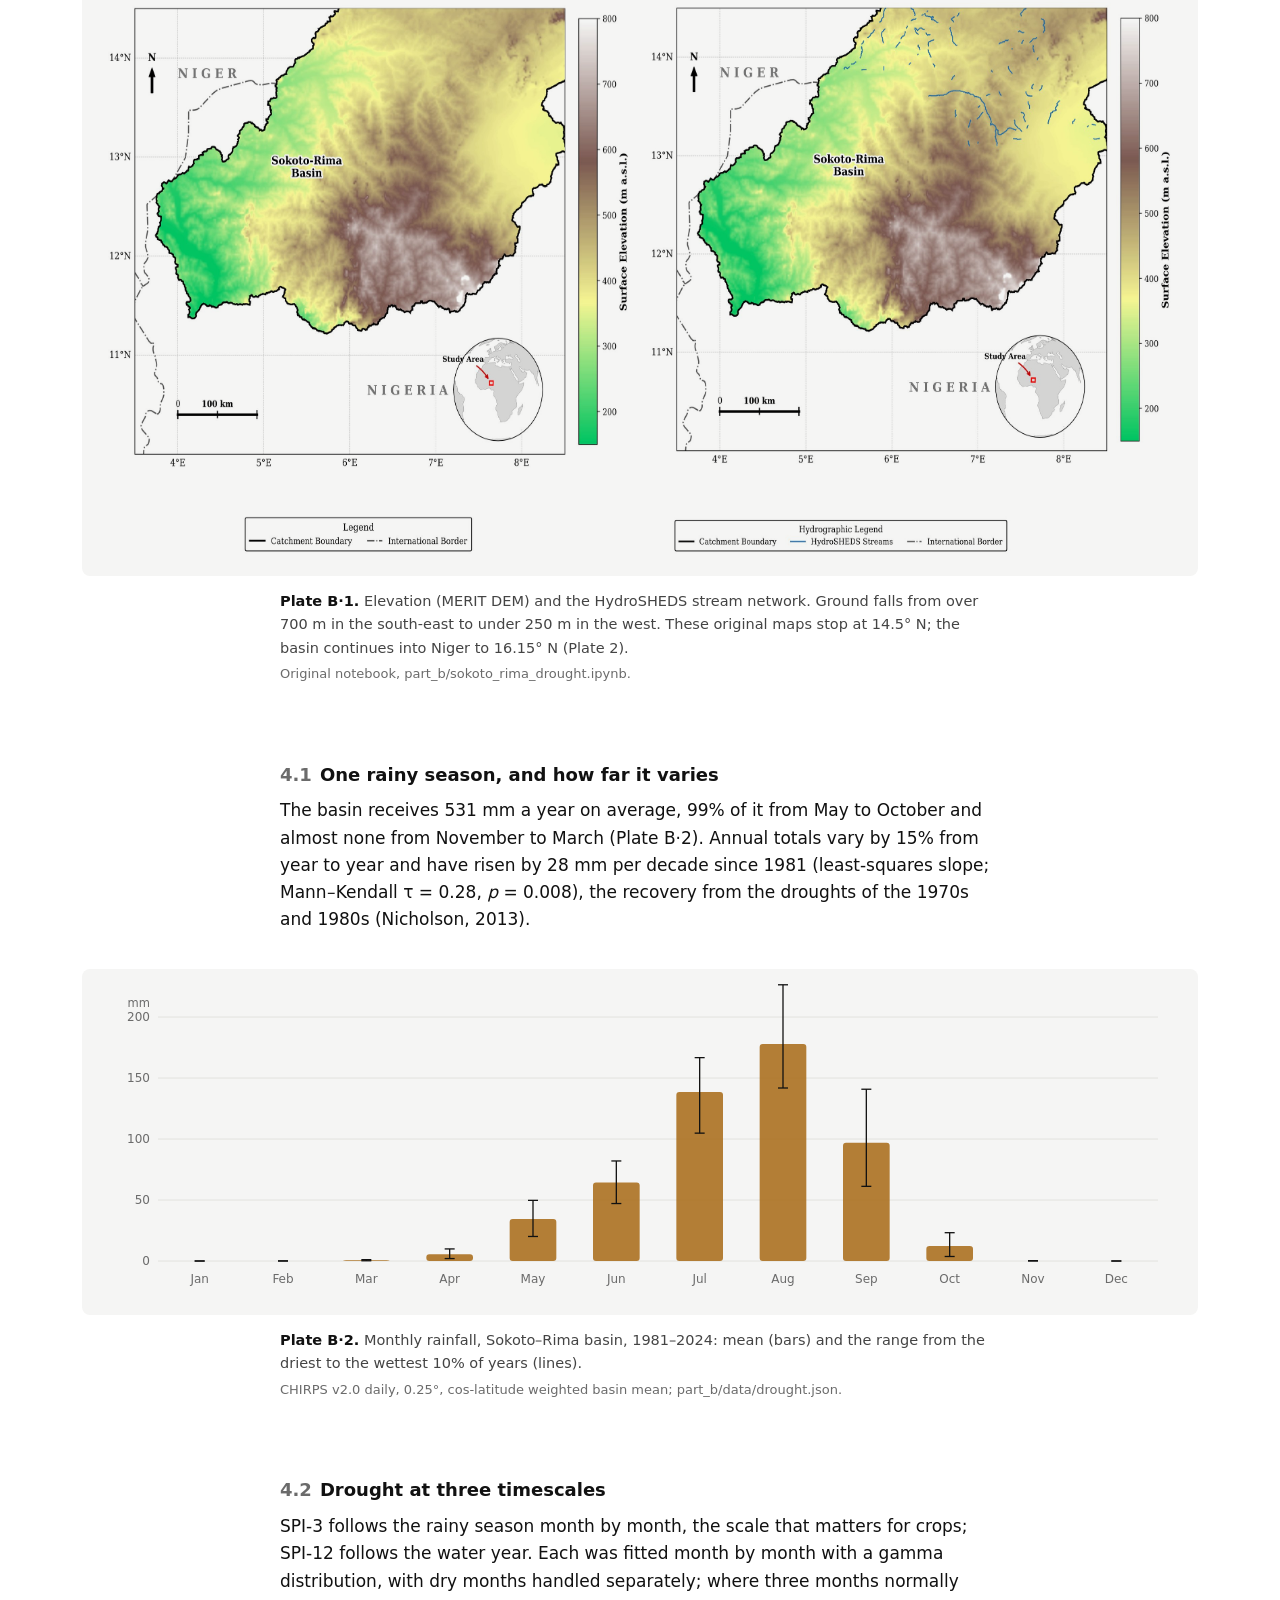
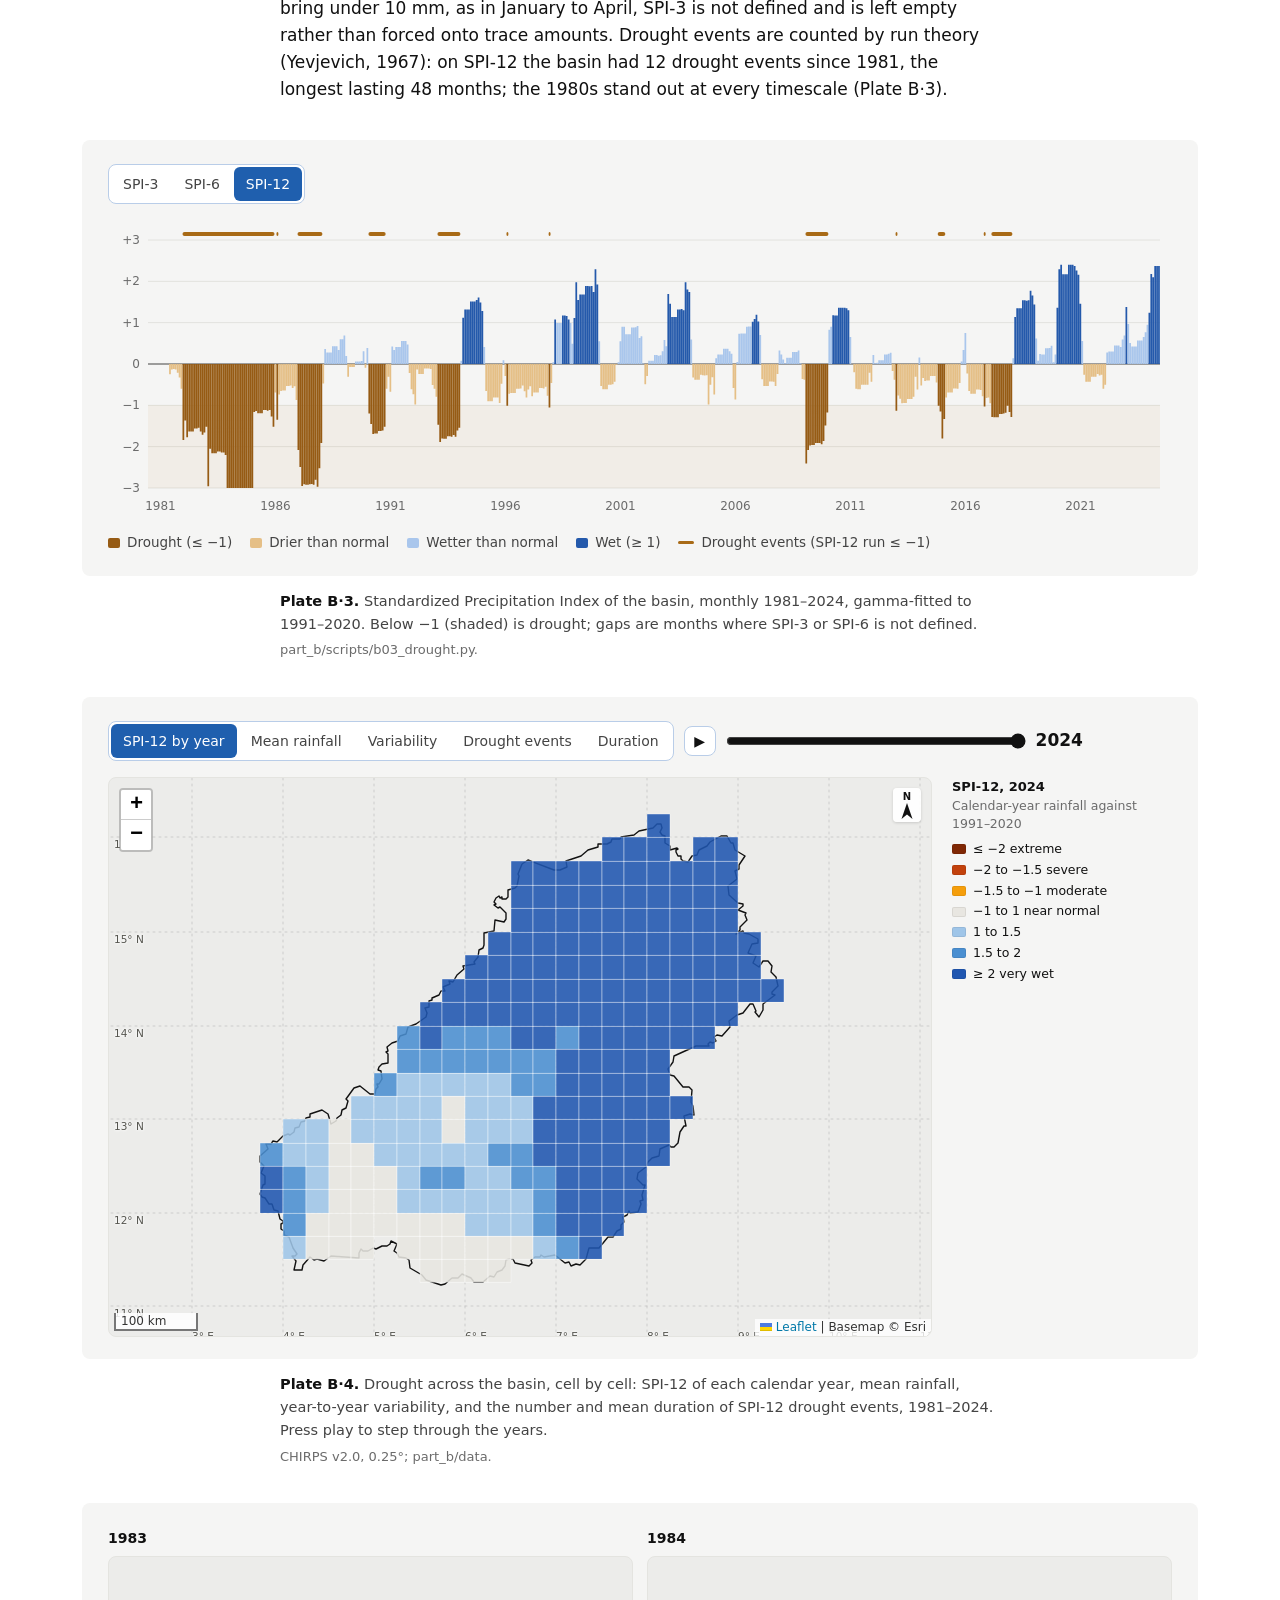
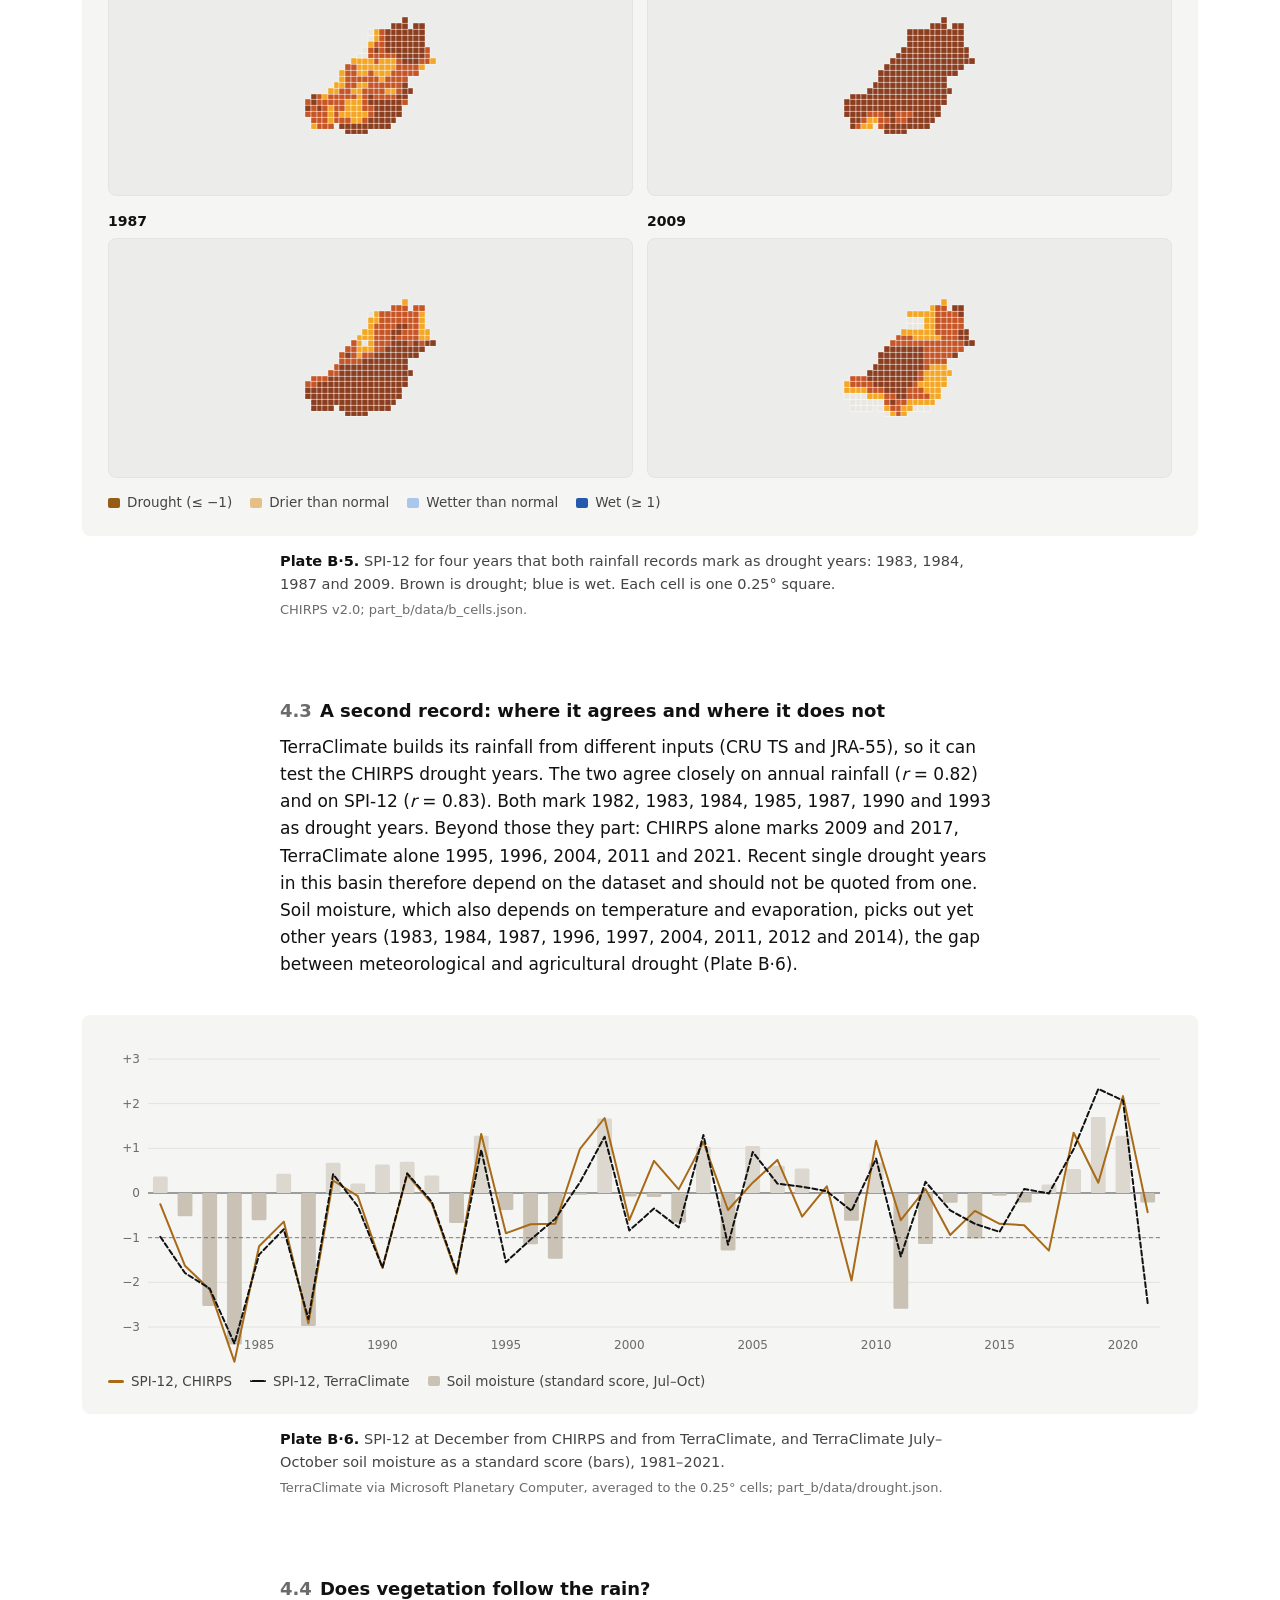
==== commit ceb8f55a: "Footer date" ====
--- a/docs/index.html
+++ b/docs/index.html
@@ -95,7 +95,7 @@
   <div class="main">
     <aside class="note-box in-short" aria-labelledby="h-short" data-reveal>
       <h2 id="h-short">In short</h2>
-      <p>Much of Nigeria has few usable river or rain gauges, so there is little record to size drains, culverts and small dams. This study asks whether free satellite data and climate models can fill part of that gap. It tests them in two river systems and checks each result against a second source.</p>
+      <p>Much of Nigeria has few usable river or rain gauges, so there is little record to size drains, culverts and small dams. This study asks whether free satellite data and climate models can fill part of that gap. It tests them in two river systems and checks each result against a second, independent source.</p>
       <p>Floods on the Lower Niger–Benue are timed consistently by every method, but their size depends on the method. The 1980s droughts in the Sokoto–Rima basin appear in both rainfall records; single recent dry years do not. Design rainfall is projected to rise by 2041–2070, and most of the uncertainty comes from the short 30-year records.</p>
     </aside>
     <section id="overview" class="q" data-reveal aria-labelledby="h-q">
@@ -122,12 +122,12 @@
 
     <section id="framework" class="sec" data-reveal aria-labelledby="h-fw">
       <h2 id="h-fw"><span class="n">1</span>One question, three tests</h2>
-      <p>The three parts are separate studies with a shared method: use the open record that best observes each extreme, check it against a second source, independent of the first where one exists, and report what the check allows. They do not form one connected water balance; the Lower Niger–Benue reach and the Sokoto–Rima basin are about 360 km apart at the nearest point and share no water. What connects them is the question of how far satellite and model evidence can stand in for missing gauges, and the engineering use of the answer.</p>
+      <p>The three parts are separate studies with a shared method: use the open record that best observes each extreme, check it against a second, independent source, and report what the check allows. They do not form one connected water balance; the Lower Niger–Benue reach and the Sokoto–Rima basin are about 360 km apart at the nearest point and share no water. What connects them is the question of how far satellite and model evidence can stand in for missing gauges, and the engineering use of the answer.</p>
     </section>
   </div>
   <figure class="plate" id="fig-framework" data-reveal>
     <div class="panel"><div id="framework-diagram" class="diagram"></div></div>
-    <figcaption><b>Plate 1.</b> Research framework and workflow. Each row is one part: the record used, the method, the check, and what the result can be used for. The checks are what turn a satellite product into evidence.</figcaption>
+    <figcaption><b>Plate 1.</b> Research framework and workflow. Each row is one part: the record used, the method, the independent check, and what the result can be used for. The checks are what turn a satellite product into evidence.</figcaption>
   </figure>
 
   <div class="main">
@@ -208,7 +208,7 @@
       <div class="part-tag">Part B · Sokoto–Rima basin</div>
       <h2 id="h-b"><span class="n">4</span>Rain deficits and greenness</h2>
       <p>Drought here means meteorological drought: a shortfall of rain against the 1991–2020 normal, measured with the Standardized Precipitation Index <span class="cite">(McKee et al., 1993)</span> from CHIRPS <span class="cite">(Funk et al., 2015)</span>. Soil-moisture (agricultural) drought is looked at through TerraClimate <span class="cite">(Abatzoglou et al., 2018)</span>, and vegetation through MODIS NDVI. Hydrological drought, in rivers and aquifers, would need flow records that are not available.</p>
-      <p class="rq">How often, how long and how severe are droughts, do two rainfall records agree on them, and does vegetation follow?</p>
+      <p class="rq">How often, how long and how severe are droughts, do two independent records agree on them, and does vegetation follow?</p>
       <div class="find"><div><b data-v="b80s">—</b><span>Longest drought on SPI-12, from <span data-v="b80sStart">—</span>: the 1980s Sahel drought</span></div><div><b data-v="bTcR">—</b><span>correlation of CHIRPS and TerraClimate SPI-12, 1981–2021</span></div><div><b data-v="bNdviDet">—</b><span>NDVI–rainfall correlation with both trends removed, 2001–2024</span></div></div>
     </section>
   </div>
@@ -401,7 +401,7 @@
       <p>All results come from scripts in the <a href="https://github.com/oloyededavid/Observational-Hydrology-Extremes">repository</a> that read open data and write the files this page reads; none is typed in, and re-running the scripts should reproduce them. A separate re-implementation (research/audit-2026-11-16) matched the drought results and, for the climate model it checked, the design-rainfall results exactly, matched the flood areas closely, and did not match the vegetation correlations. Data were read from Microsoft Planetary Computer, the Climate Hazards Center, NASA's NEX-GDDP-CMIP6 bucket and NOAA's GHCN-Daily, without Earth Engine.</p>
     </section>
     <figure class="tablefig" id="tab-methods" data-reveal>
-      <div class="tablewrap" tabindex="0" role="region" aria-label="Table 8·1, scroll sideways if needed"><table><caption><b>Table 8·1.</b> Data, method, check and output of each part.</caption>
+      <div class="tablewrap" tabindex="0" role="region" aria-label="Table 8·1, scroll sideways if needed"><table><caption><b>Table 8·1.</b> Data, method, independent check and output of each part.</caption>
         <thead><tr><th class="l">Part</th><th class="l">Data</th><th class="l">Method</th><th class="l">Check</th></tr></thead>
         <tbody>
           <tr><td class="l">A</td><td class="l">Sentinel-1 RTC VH and VV, 2018–2023, 110 m; Copernicus DEM; JRC GSW v1.3</td><td class="l">Threshold (−18 dB; Otsu), dual polarisation, floodplain mask, change detection</td><td class="l">Sentinel-2 MNDWI, 2022; threshold sensitivity</td></tr>
@@ -433,7 +433,7 @@
 
     <section id="conclusion" class="sec" data-reveal aria-labelledby="h-concl">
       <h2 id="h-concl"><span class="n">10</span>Conclusion</h2>
-      <p>Open satellite records and climate models can say a good deal about hydrological extremes where gauges are missing, provided each is checked against a second source. Radar shows when the Lower Niger–Benue floods and how far in the flood season, but not in the dry season. Two rainfall records agree on the great droughts of the 1980s and disagree on recent single years, and vegetation in the Sokoto–Rima basin tracks each year's rain. Climate models raise design rainfall in both areas, by a median <span data-v="cConcl">—</span> for the 50-year day under SSP5-8.5, with a range set mainly by how short the records are. The weakest link is the present, not the future.</p>
+      <p>Open satellite records and climate models can say a good deal about hydrological extremes where gauges are missing, provided each is checked against something independent. Radar shows when the Lower Niger–Benue floods and how far in the flood season, but not in the dry season. Two rainfall records agree on the great droughts of the 1980s and disagree on recent single years, and vegetation in the Sokoto–Rima basin tracks each year's rain. Climate models raise design rainfall in both areas, by a median <span data-v="cConcl">—</span> for the 50-year day under SSP5-8.5, with a range set mainly by how short the records are. The weakest link is the present, not the future.</p>
     </section>
   </div>
 
@@ -465,7 +465,7 @@
     <section class="note" data-reveal aria-labelledby="h-note">
       <h2 id="h-note" class="sec" style="padding:0;font-family:var(--display);font-size:26px">A note from me</h2>
       <p>Thank you for reading. This project began as two satellite exercises, floods in the south and drought in the north. A review then showed where I had claimed more than my code did: a flood curve I had typed in, a comparison I had never run, and an index with the wrong name. Fixing those in public was uncomfortable, and it taught me the most.</p>
-      <p>The second lesson came from the checks themselves. Each time I compared a result with a second source, the answer changed: the radar's dry-season floods were bare ground, recent drought years depended on the dataset, and the uncertainty in future rainfall came mostly from how short the records are. I have tried to report those answers as they came.</p>
+      <p>The second lesson came from the checks themselves. Each time I compared a result with an independent source, the answer changed: the radar's dry-season floods were bare ground, recent drought years depended on the dataset, and the uncertainty in future rainfall came mostly from how short the records are. I have tried to report those answers as they came.</p>
       <p>If you work with Nigerian rainfall or river records, or see something I missed, I would like to hear it: <a href="https://github.com/oloyededavid/Observational-Hydrology-Extremes/issues">open an issue on the repository</a>.</p>
       <p class="sign">David</p>
     </section>
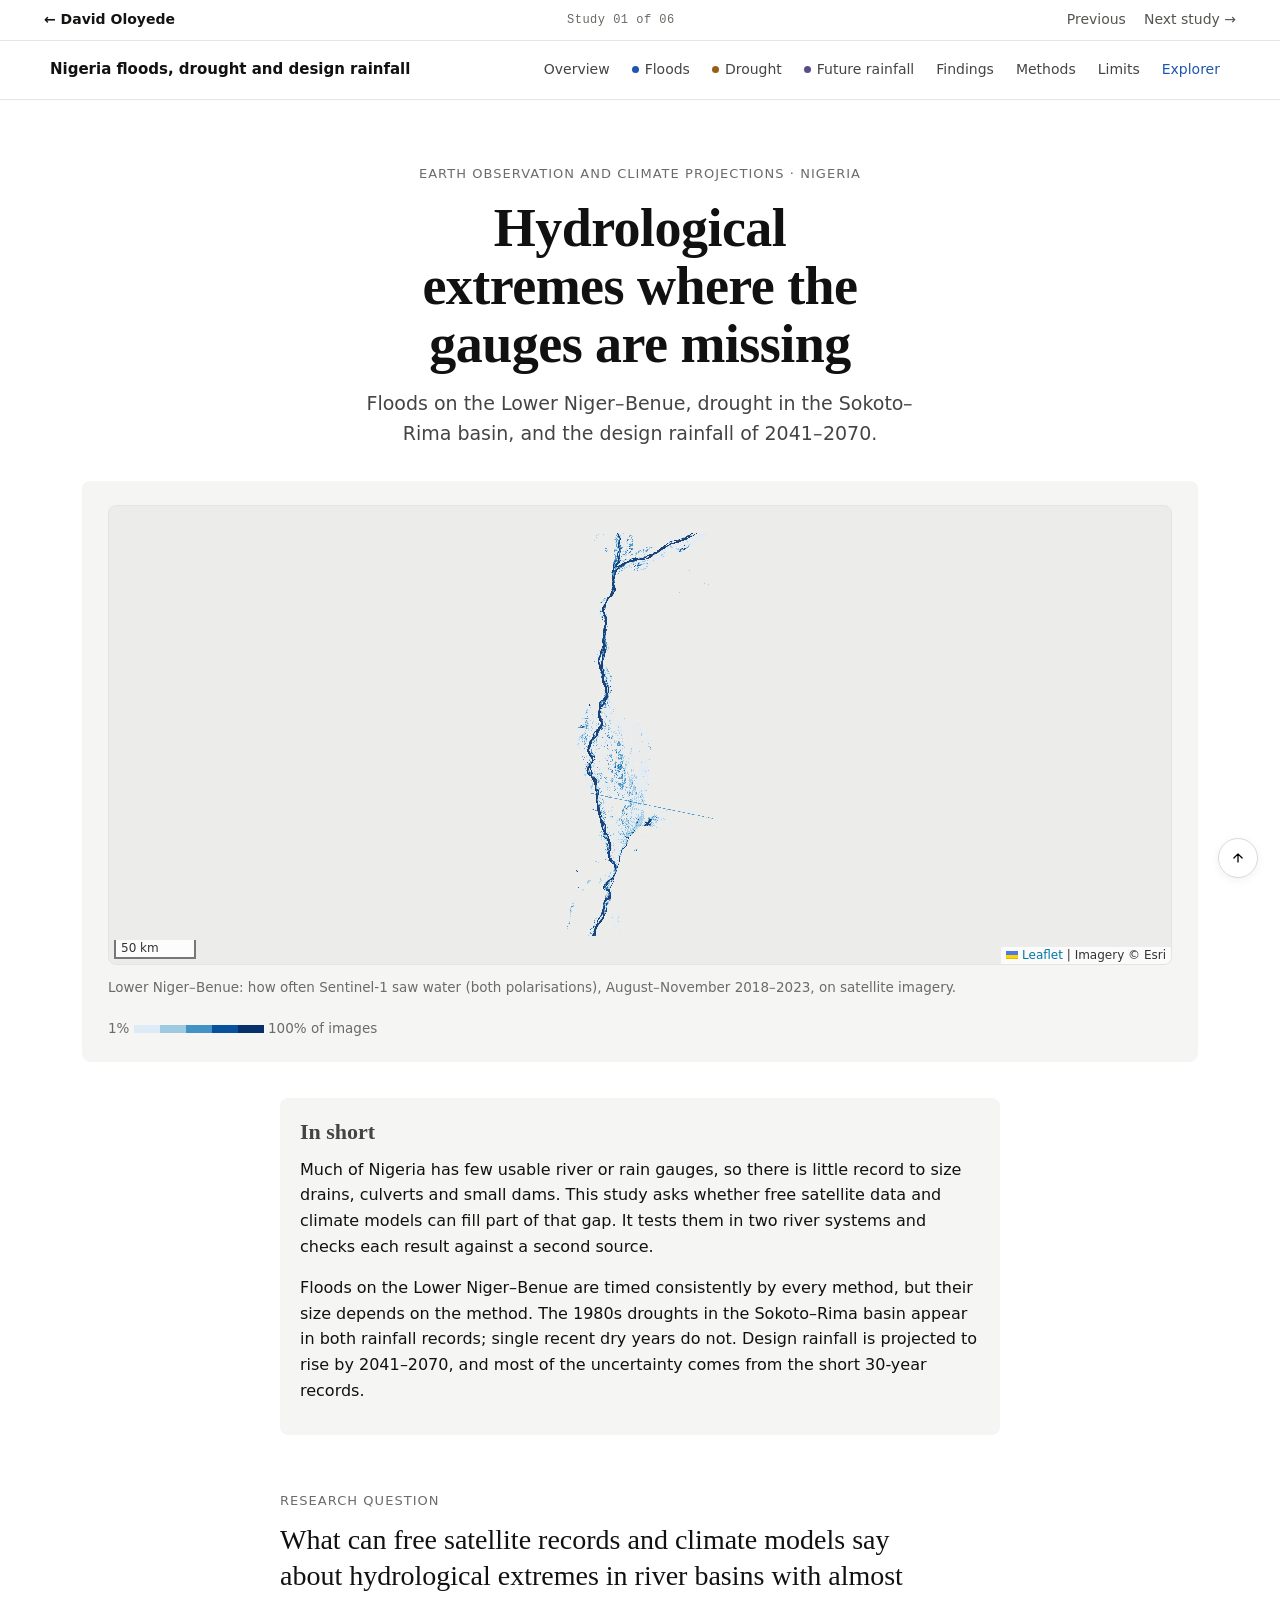
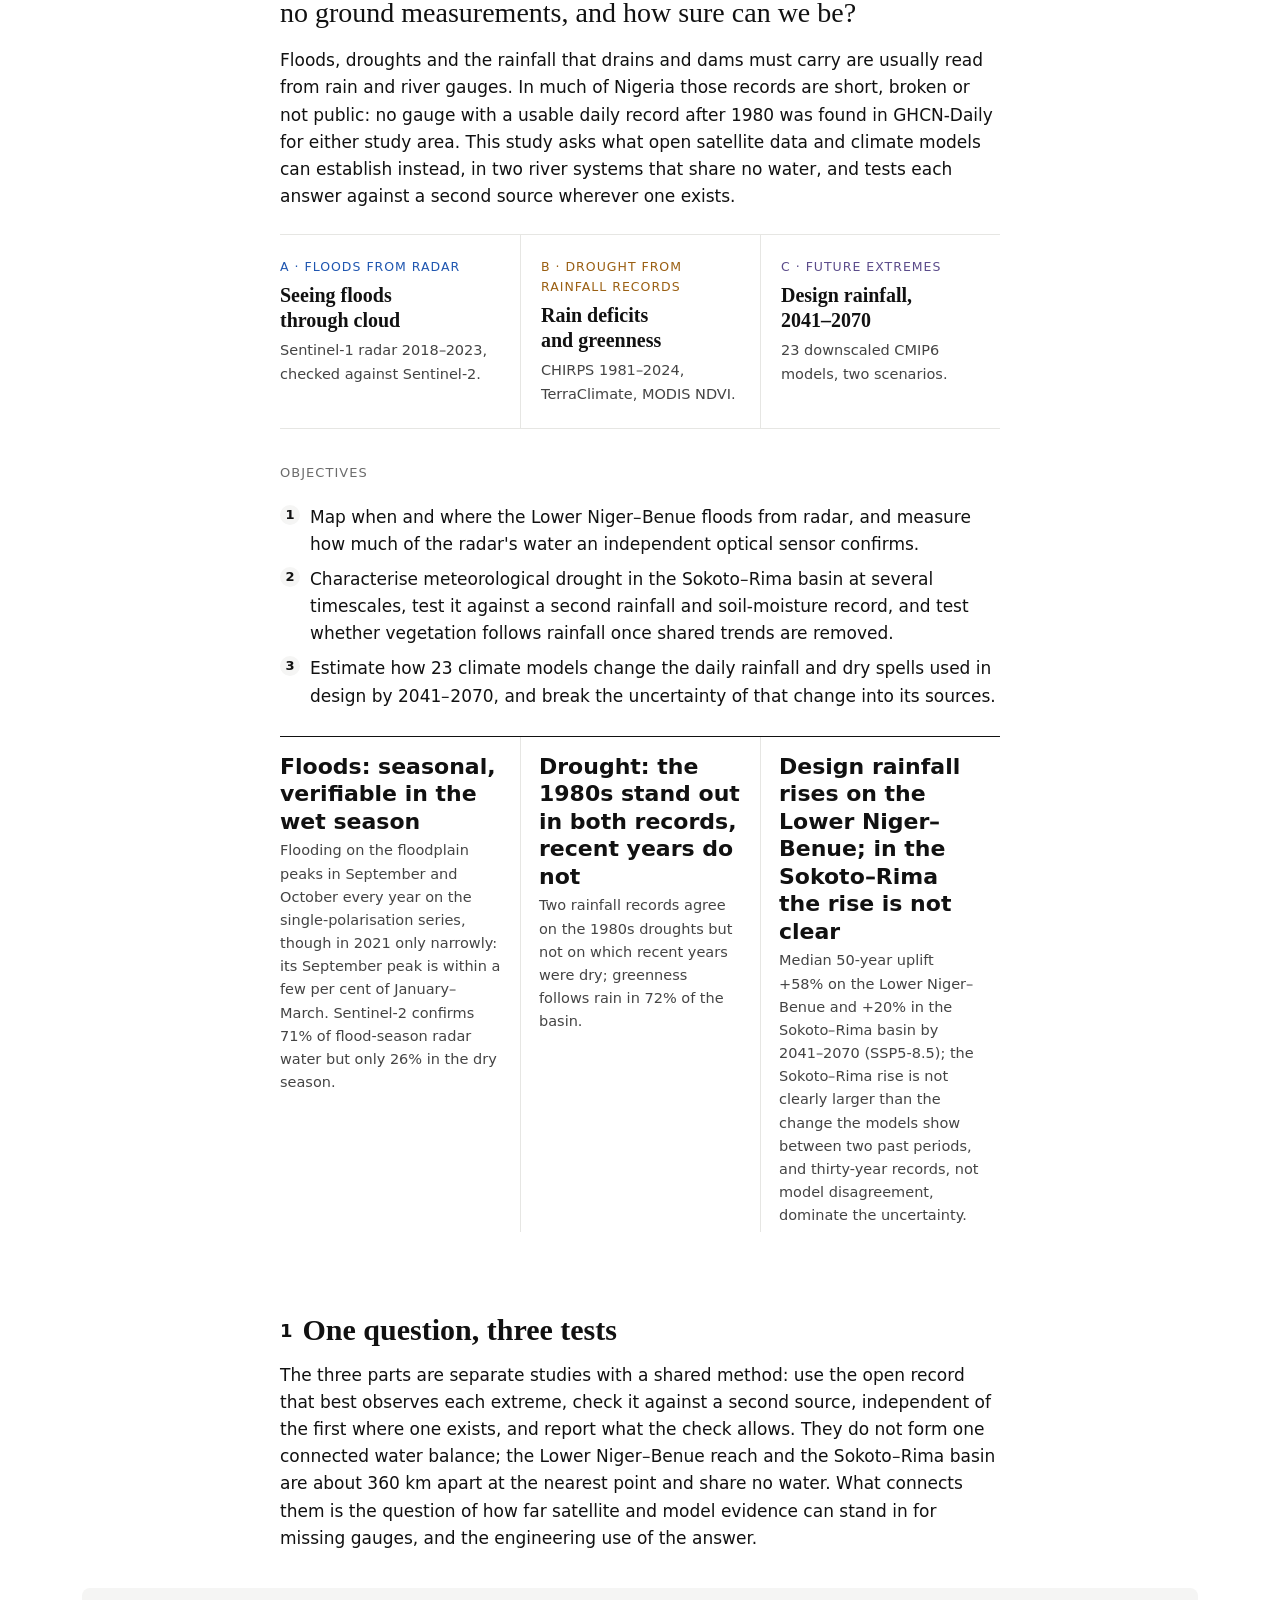
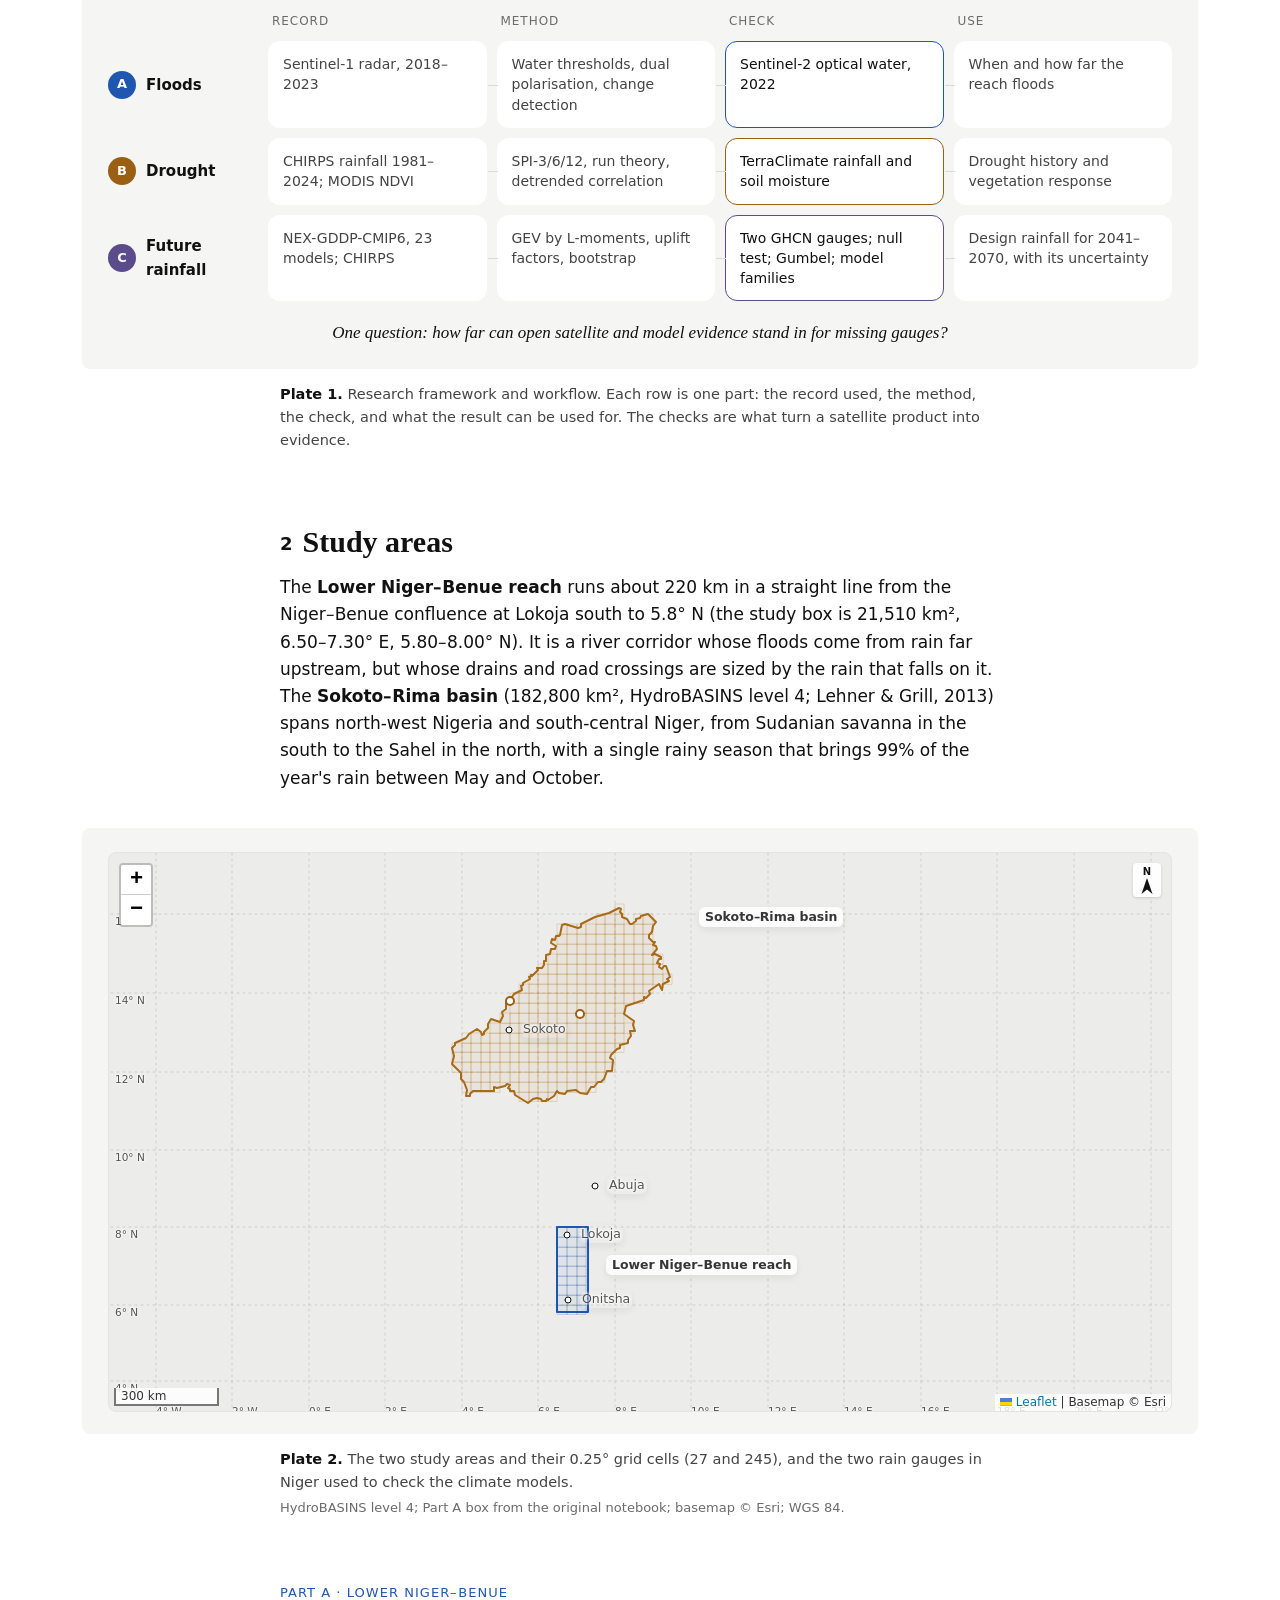
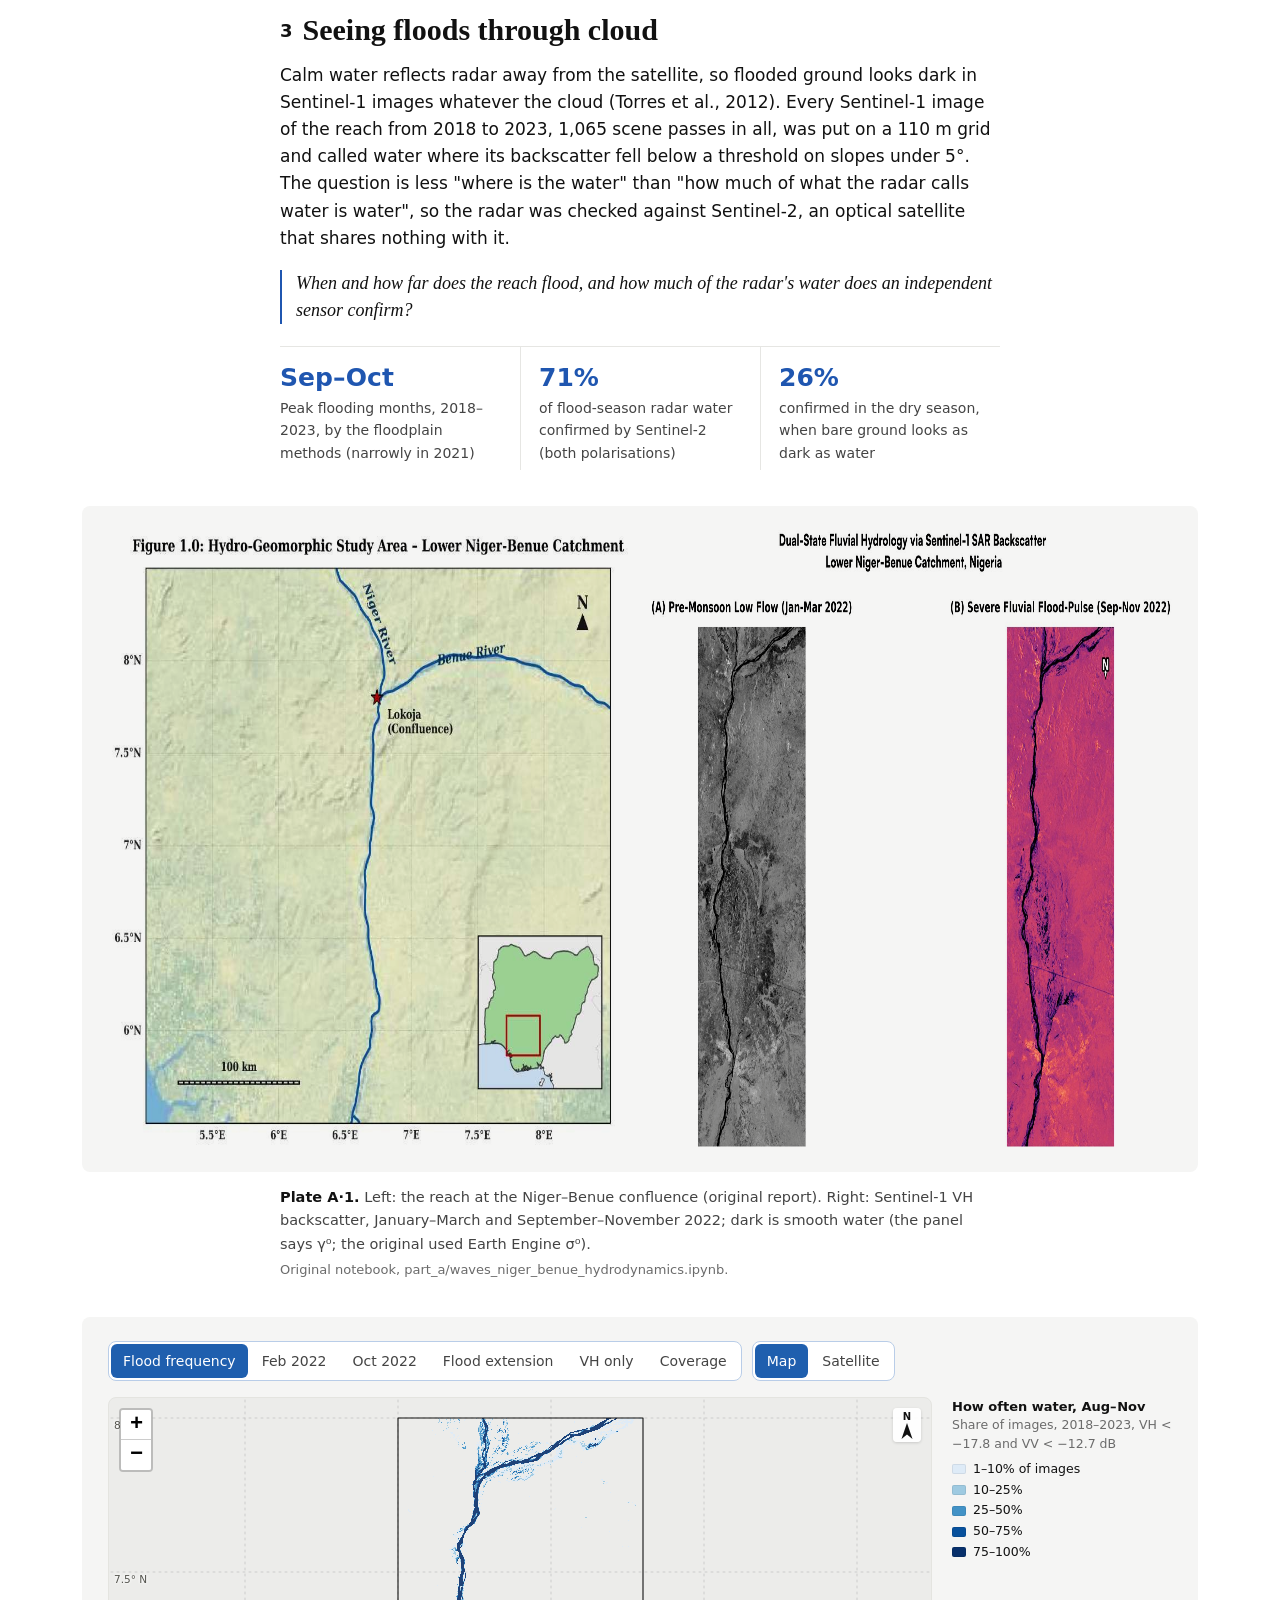
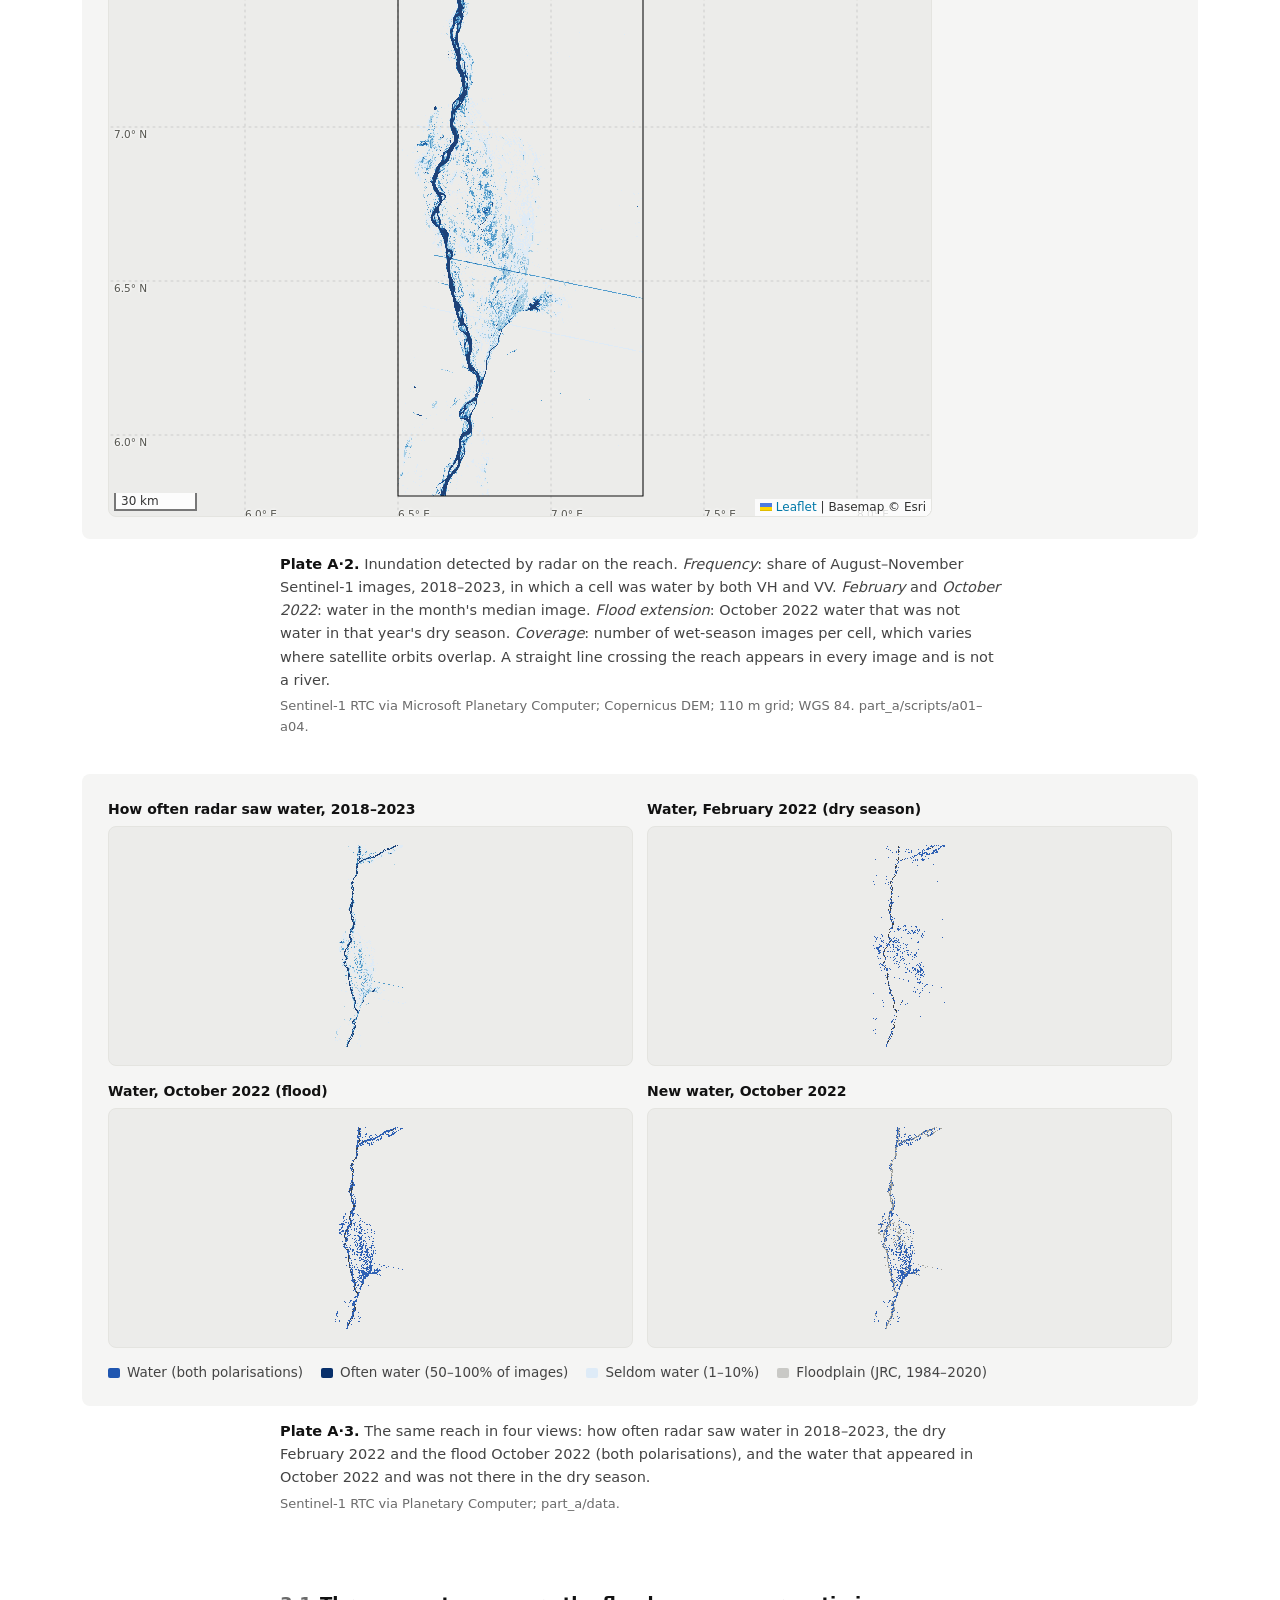
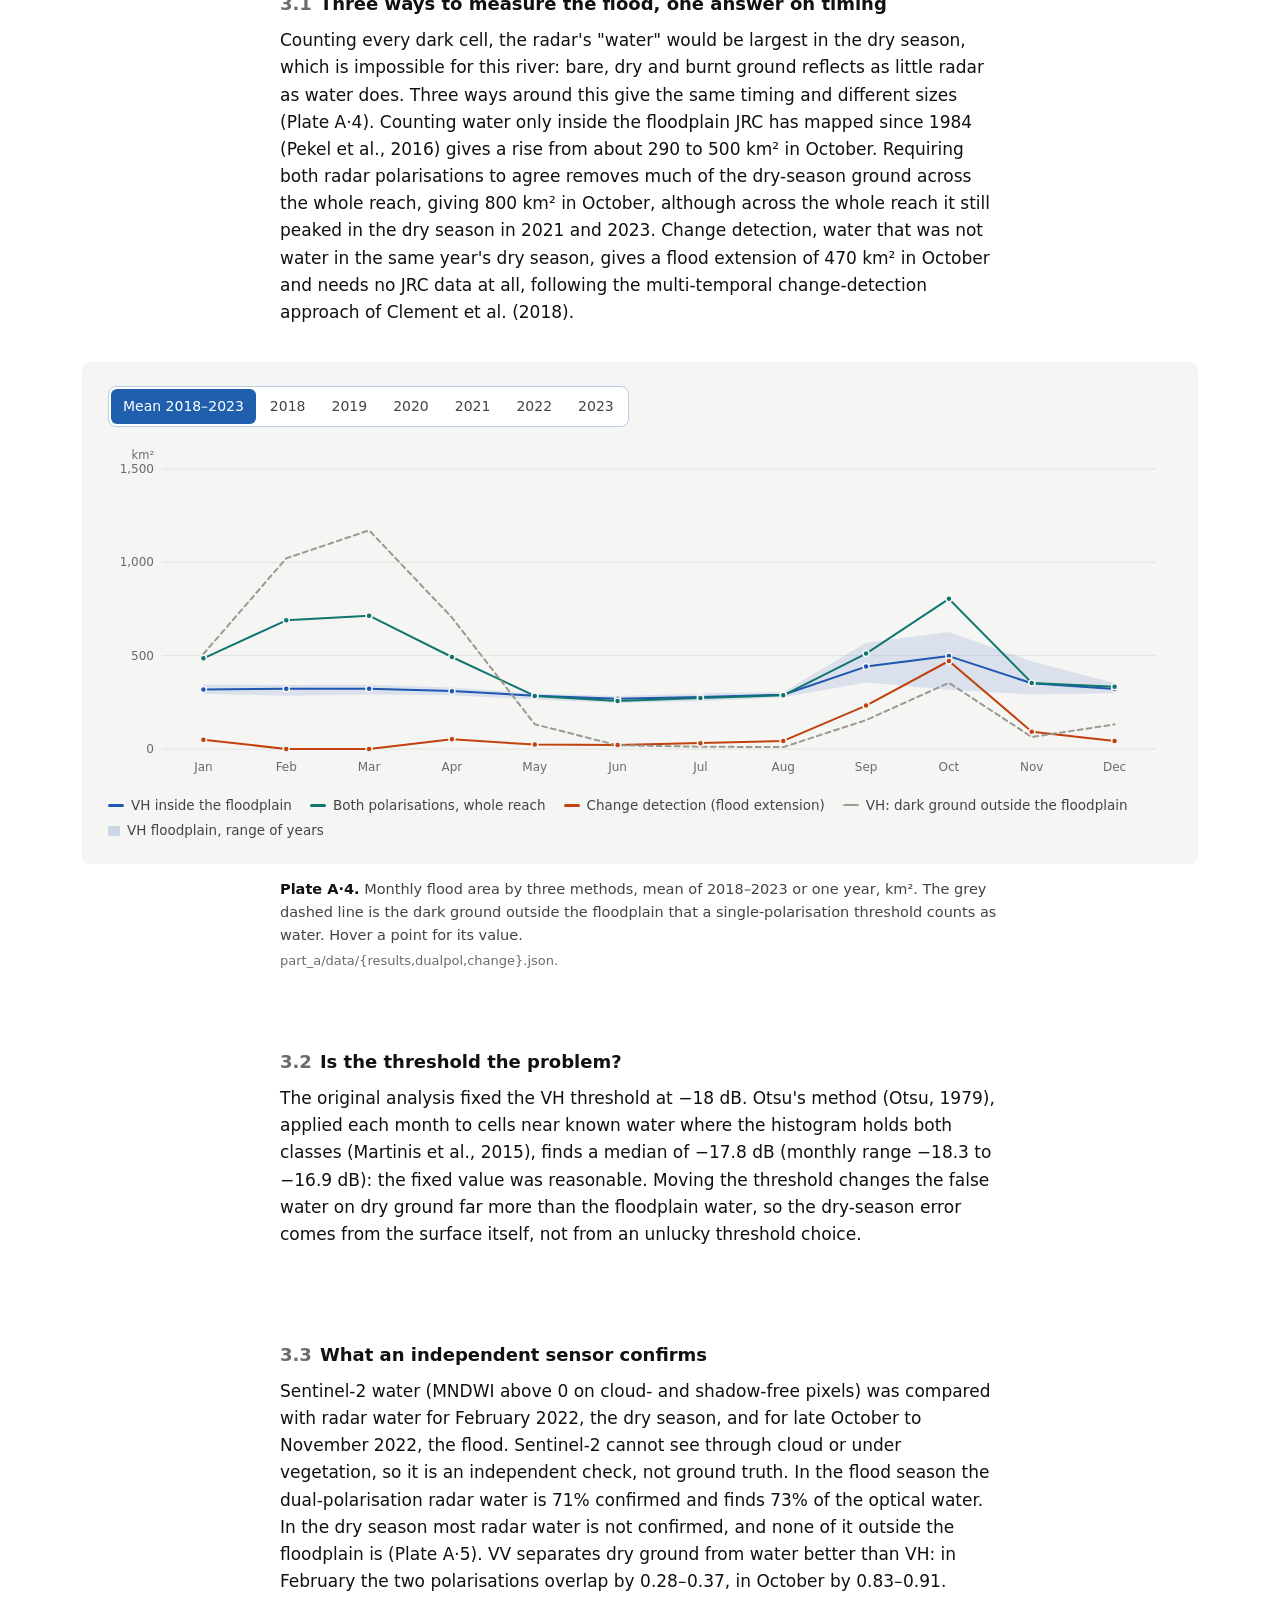
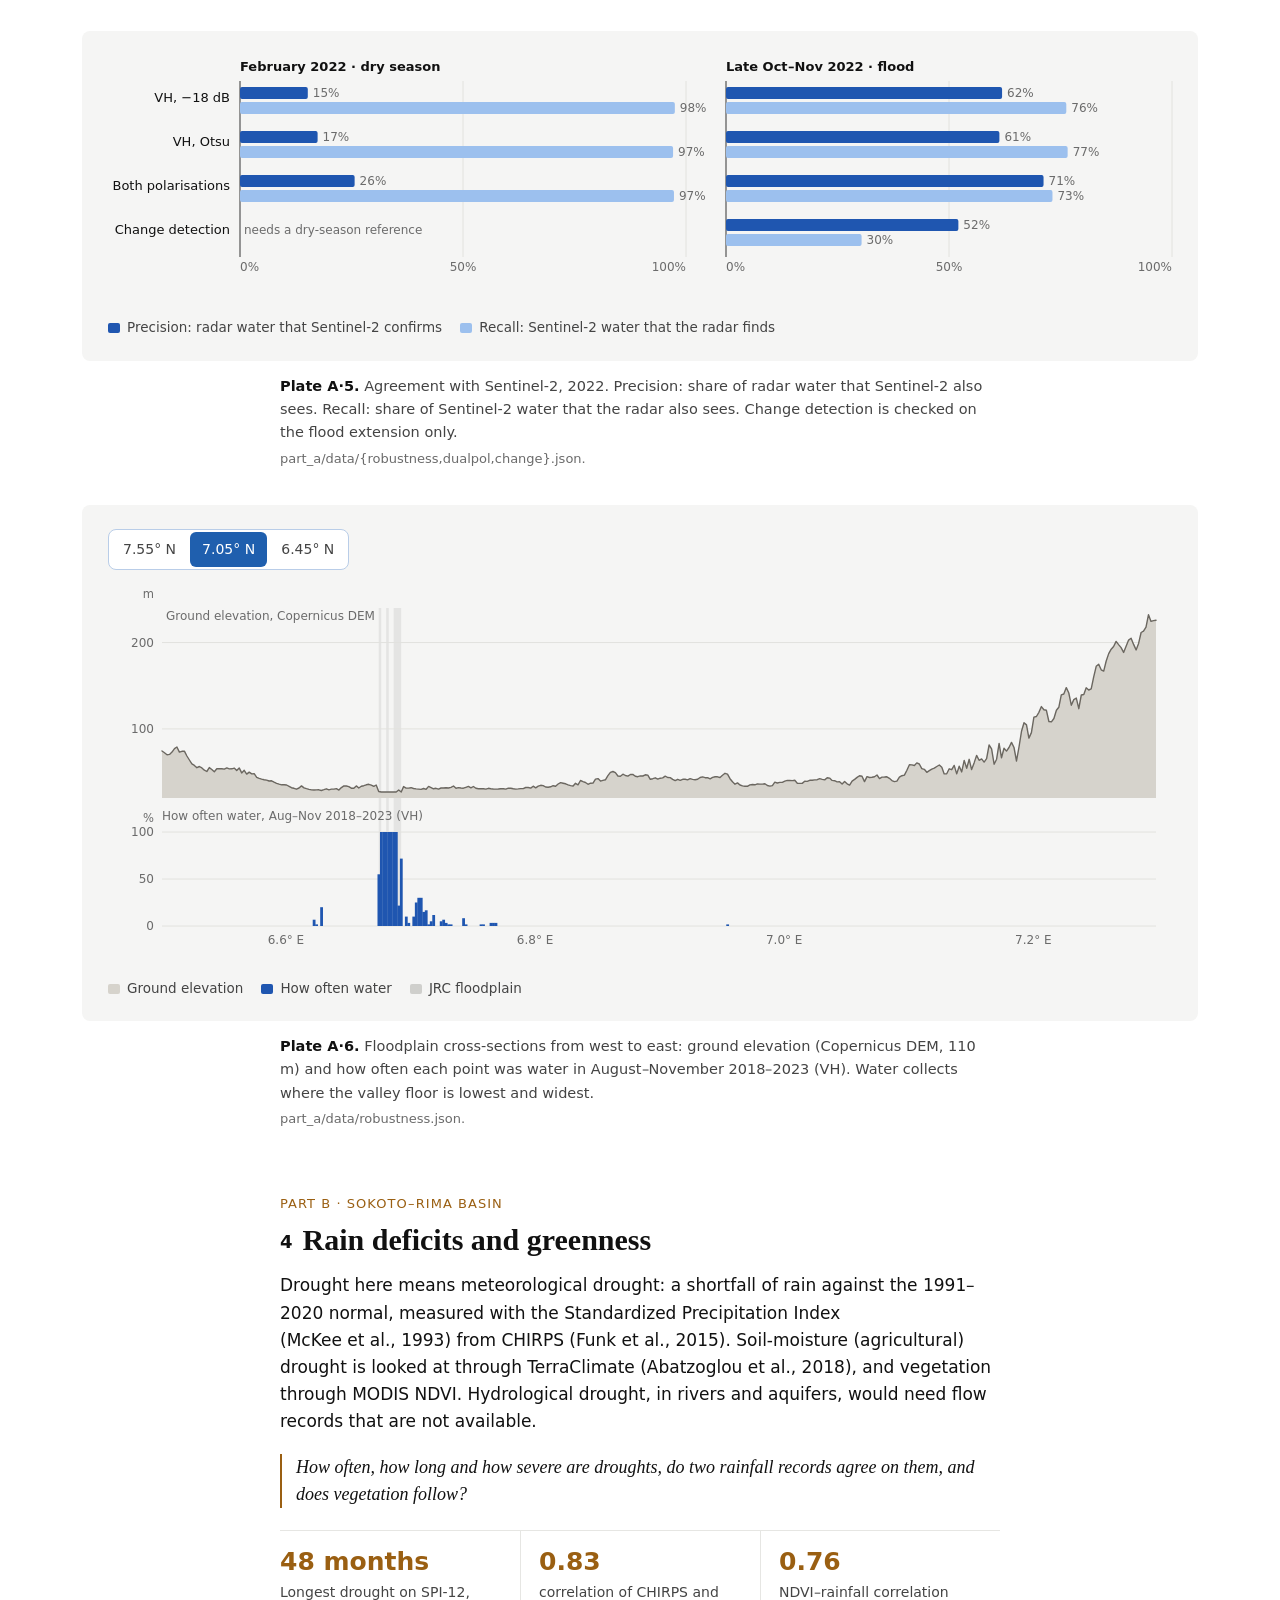
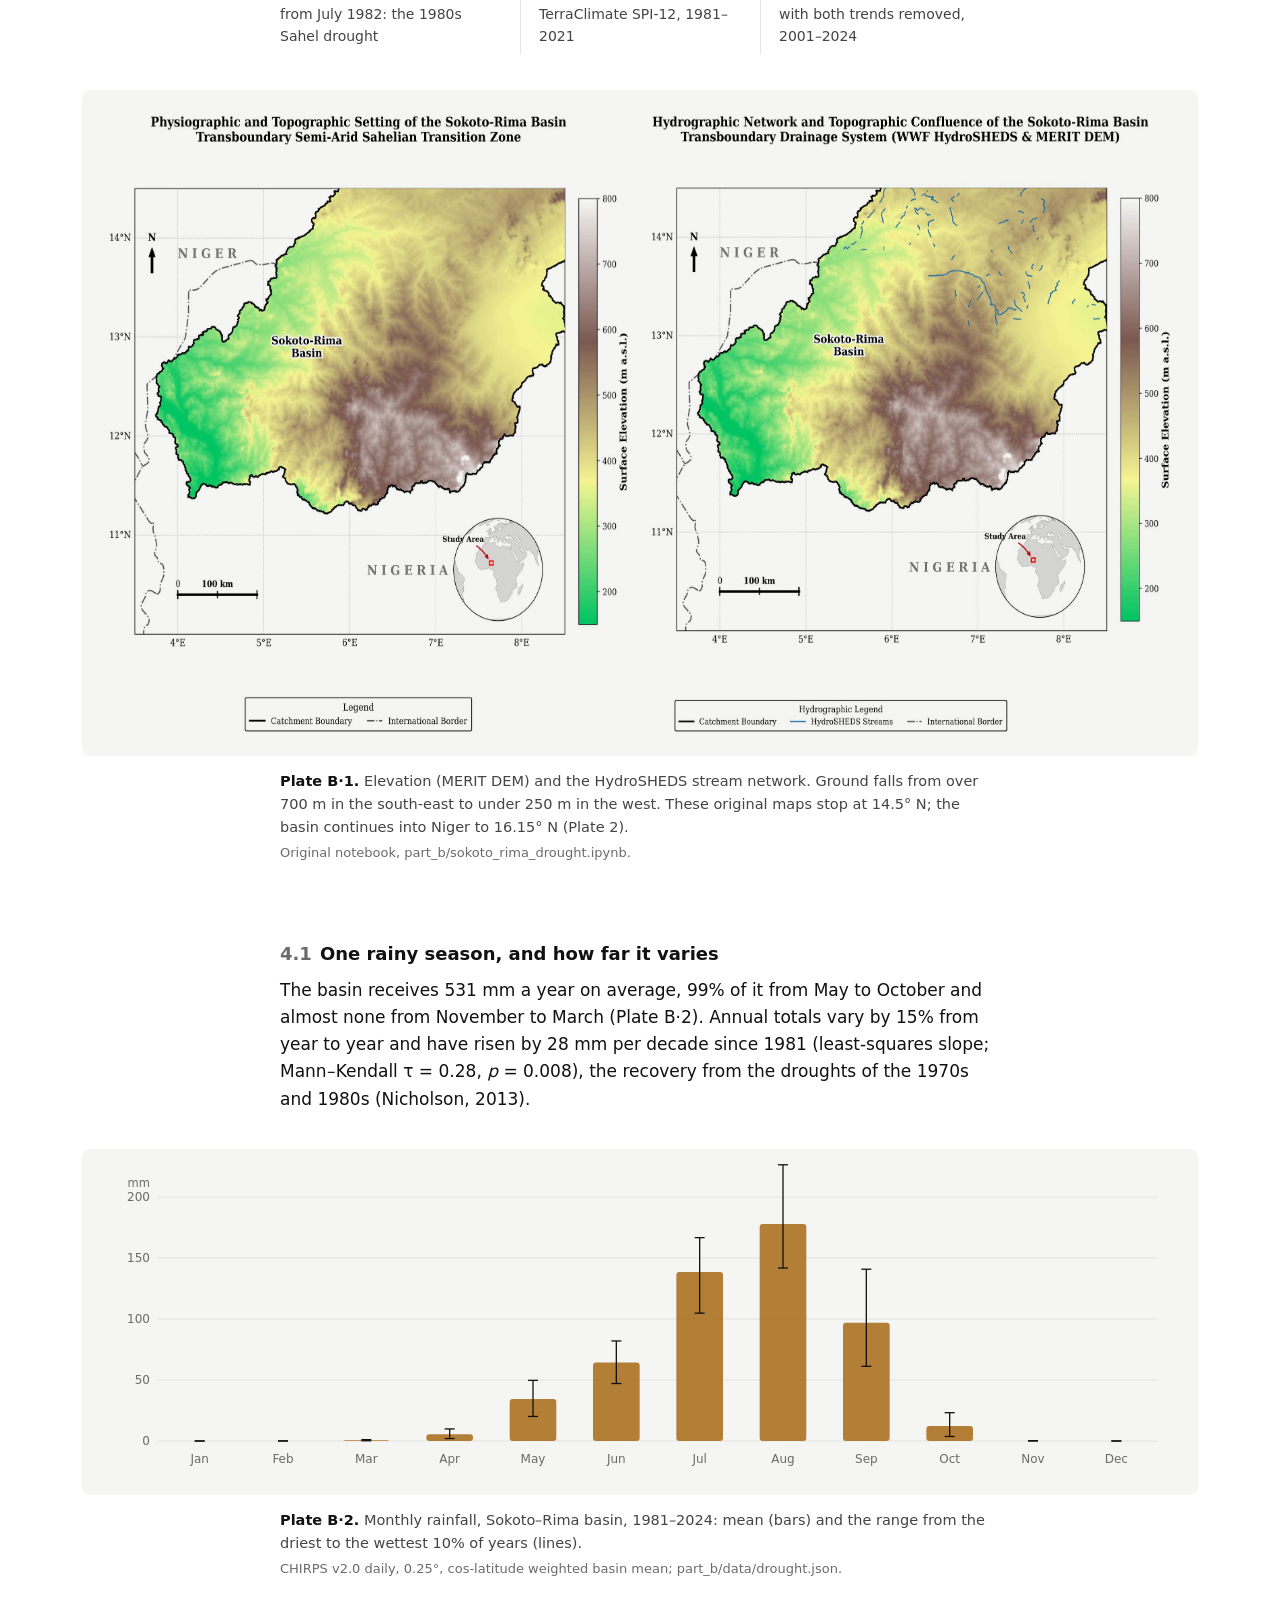
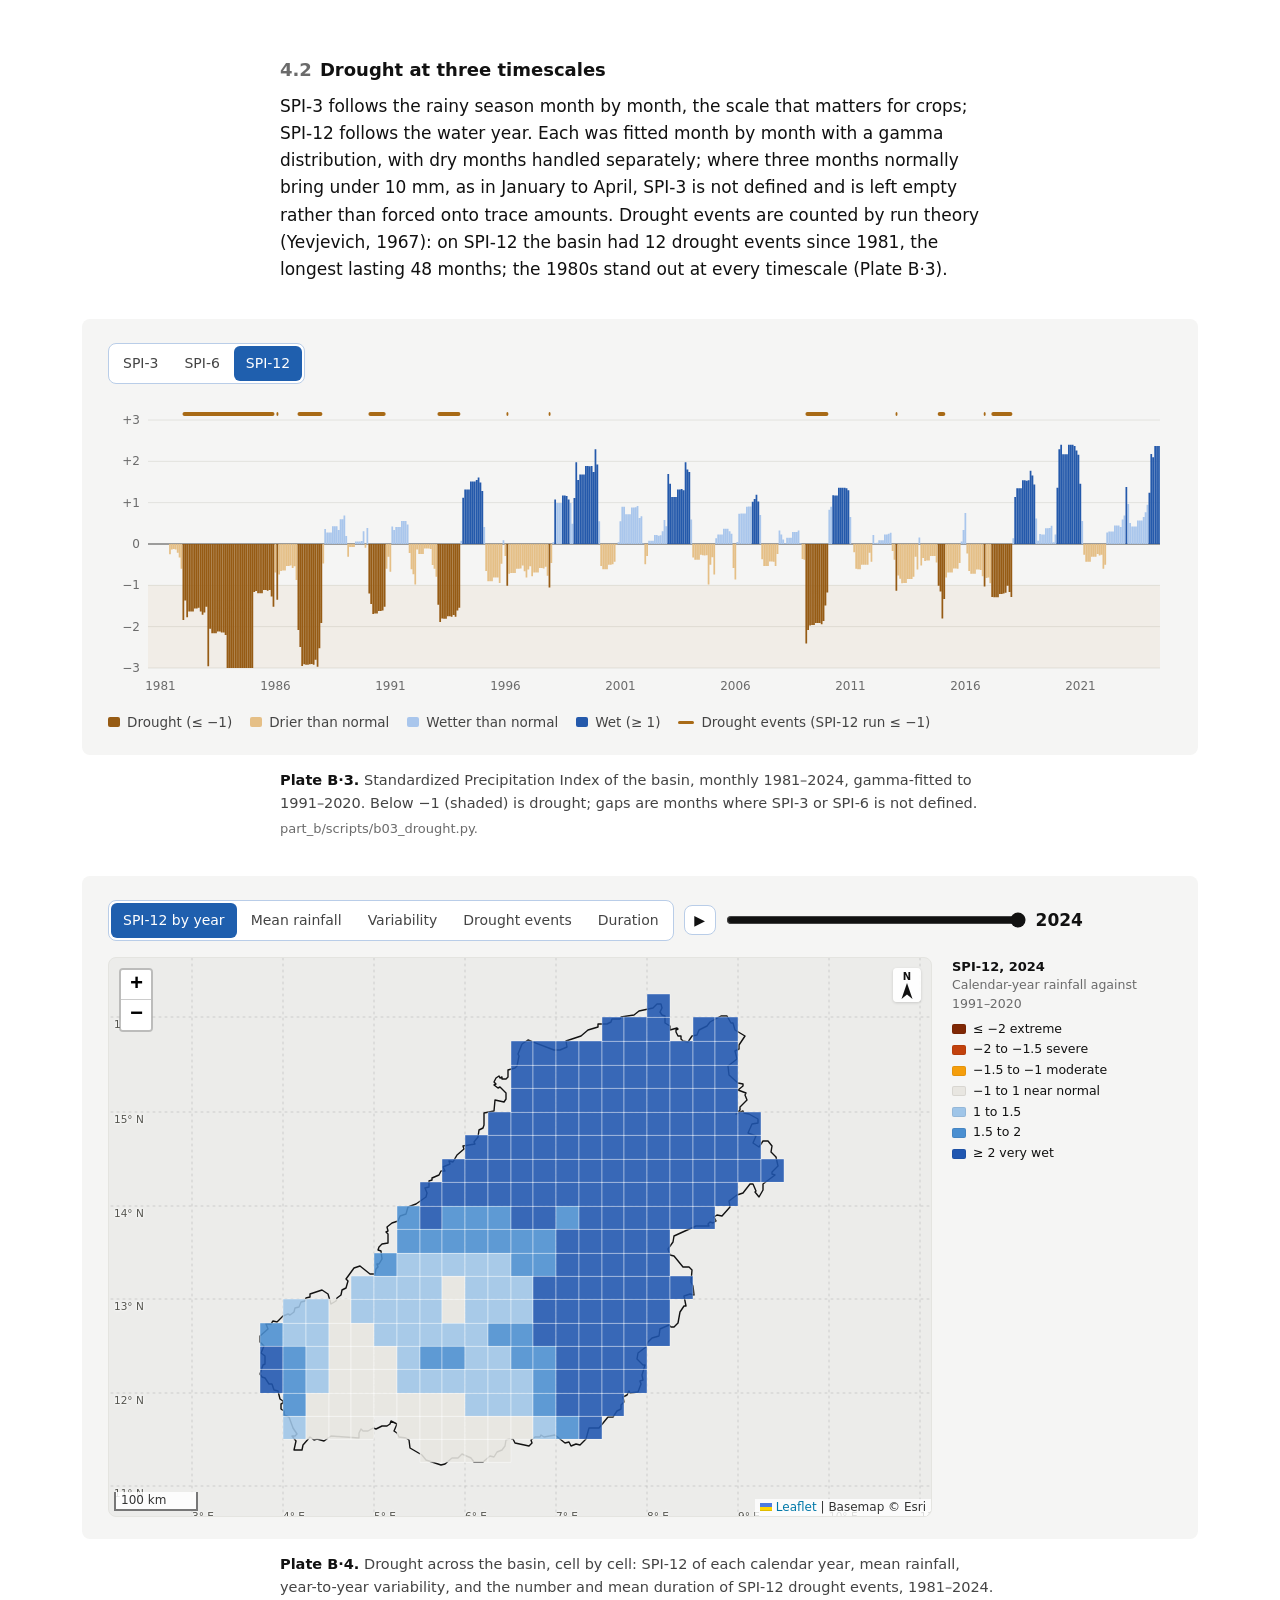
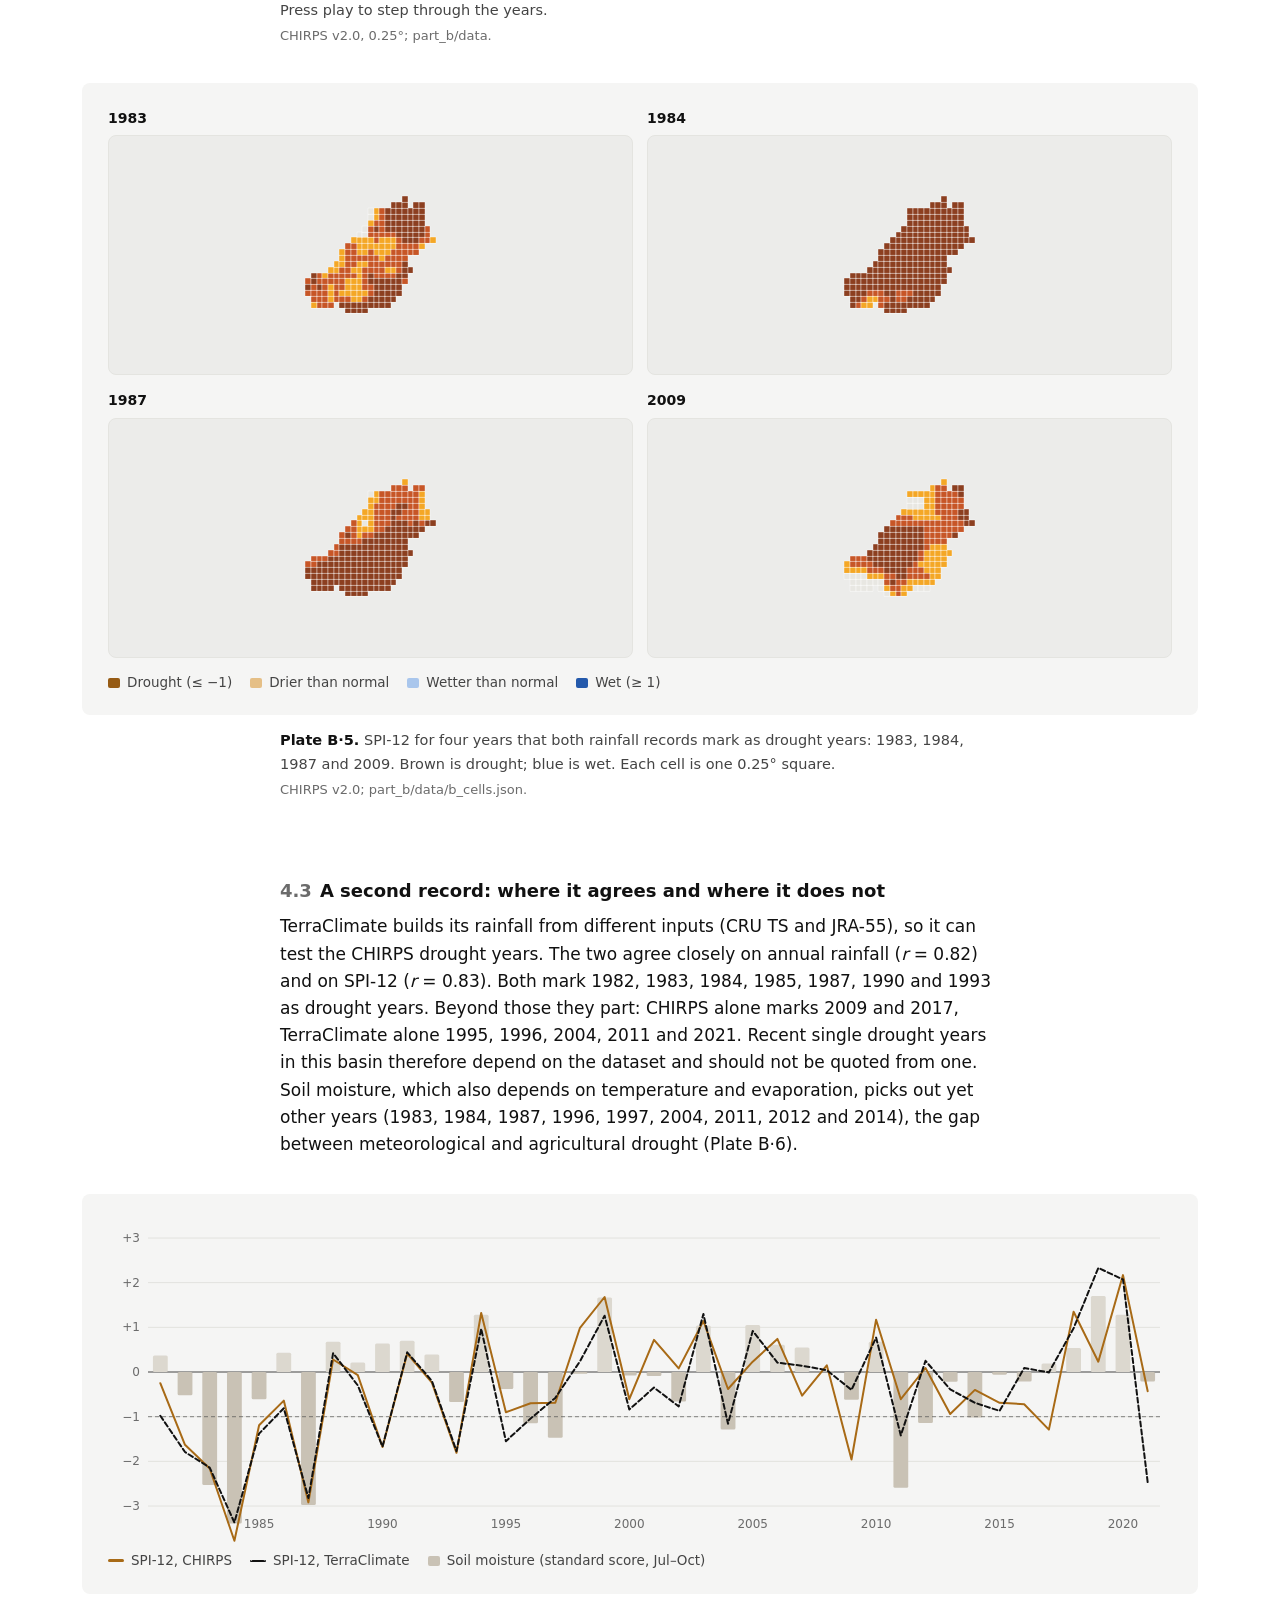
==== commit da8a5b74: "Remaining 'independent' checks renamed second-source checks (TerraClimate, NDVI, gauges)" ====
--- a/docs/index.html
+++ b/docs/index.html
@@ -95,7 +95,7 @@
   <div class="main">
     <aside class="note-box in-short" aria-labelledby="h-short" data-reveal>
       <h2 id="h-short">In short</h2>
-      <p>Much of Nigeria has few usable river or rain gauges, so there is little record to size drains, culverts and small dams. This study asks whether free satellite data and climate models can fill part of that gap. It tests them in two river systems and checks each result against a second, independent source.</p>
+      <p>Much of Nigeria has few usable river or rain gauges, so there is little record to size drains, culverts and small dams. This study asks whether free satellite data and climate models can fill part of that gap. It tests them in two river systems and checks each result against a second source.</p>
       <p>Floods on the Lower Niger–Benue are timed consistently by every method, but their size depends on the method. The 1980s droughts in the Sokoto–Rima basin appear in both rainfall records; single recent dry years do not. Design rainfall is projected to rise by 2041–2070, and most of the uncertainty comes from the short 30-year records.</p>
     </aside>
     <section id="overview" class="q" data-reveal aria-labelledby="h-q">
@@ -114,20 +114,20 @@
         <li>Estimate how 23 climate models change the daily rainfall and dry spells used in design by 2041–2070, and break the uncertainty of that change into its sources.</li>
       </ol>
       <div class="answer">
-        <div><b>Floods: seasonal, verifiable in the wet season</b><span>Flooding on the floodplain peaks in <span data-v="aPeakMonths">—</span> every year, though in 2021 the peak is within a few per cent of the dry-season months. Sentinel-2 confirms <span data-v="aWetPrec">—</span> of flood-season radar water but only <span data-v="aDryPrec">—</span> in the dry season.</span></div>
+        <div><b>Floods: seasonal, verifiable in the wet season</b><span>Flooding on the floodplain peaks in <span data-v="aPeakMonths">—</span> every year on the single-polarisation series, though in 2021 only narrowly: its September peak is within a few per cent of January–March. Sentinel-2 confirms <span data-v="aWetPrec">—</span> of flood-season radar water but only <span data-v="aDryPrec">—</span> in the dry season.</span></div>
         <div><b>Drought: the 1980s stand out in both records, recent years do not</b><span>Two rainfall records agree on the 1980s droughts but not on which recent years were dry; greenness follows rain in <span data-v="bCellsSig">—</span> of the basin.</span></div>
-        <div><b>Design rainfall rises, with wide limits</b><span>Median 50-year uplift <span data-v="cHeadline">—</span> by 2041–2070 (SSP5-8.5); thirty-year records, not model disagreement, dominate the uncertainty.</span></div>
+        <div><b>Design rainfall rises on the Lower Niger–Benue; in the Sokoto–Rima the rise is not clear</b><span>Median 50-year uplift <span data-v="cHeadline">—</span> by 2041–2070 (SSP5-8.5); the Sokoto–Rima rise is not clearly larger than the change the models show between two past periods, and thirty-year records, not model disagreement, dominate the uncertainty.</span></div>
       </div>
     </section>
 
     <section id="framework" class="sec" data-reveal aria-labelledby="h-fw">
       <h2 id="h-fw"><span class="n">1</span>One question, three tests</h2>
-      <p>The three parts are separate studies with a shared method: use the open record that best observes each extreme, check it against a second, independent source, and report what the check allows. They do not form one connected water balance; the Lower Niger–Benue reach and the Sokoto–Rima basin are about 360 km apart at the nearest point and share no water. What connects them is the question of how far satellite and model evidence can stand in for missing gauges, and the engineering use of the answer.</p>
+      <p>The three parts are separate studies with a shared method: use the open record that best observes each extreme, check it against a second source, independent of the first where one exists, and report what the check allows. They do not form one connected water balance; the Lower Niger–Benue reach and the Sokoto–Rima basin are about 360 km apart at the nearest point and share no water. What connects them is the question of how far satellite and model evidence can stand in for missing gauges, and the engineering use of the answer.</p>
     </section>
   </div>
   <figure class="plate" id="fig-framework" data-reveal>
     <div class="panel"><div id="framework-diagram" class="diagram"></div></div>
-    <figcaption><b>Plate 1.</b> Research framework and workflow. Each row is one part: the record used, the method, the independent check, and what the result can be used for. The checks are what turn a satellite product into evidence.</figcaption>
+    <figcaption><b>Plate 1.</b> Research framework and workflow. Each row is one part: the record used, the method, the check, and what the result can be used for. The checks are what turn a satellite product into evidence.</figcaption>
   </figure>
 
   <div class="main">
@@ -208,7 +208,7 @@
       <div class="part-tag">Part B · Sokoto–Rima basin</div>
       <h2 id="h-b"><span class="n">4</span>Rain deficits and greenness</h2>
       <p>Drought here means meteorological drought: a shortfall of rain against the 1991–2020 normal, measured with the Standardized Precipitation Index <span class="cite">(McKee et al., 1993)</span> from CHIRPS <span class="cite">(Funk et al., 2015)</span>. Soil-moisture (agricultural) drought is looked at through TerraClimate <span class="cite">(Abatzoglou et al., 2018)</span>, and vegetation through MODIS NDVI. Hydrological drought, in rivers and aquifers, would need flow records that are not available.</p>
-      <p class="rq">How often, how long and how severe are droughts, do two independent records agree on them, and does vegetation follow?</p>
+      <p class="rq">How often, how long and how severe are droughts, do two rainfall records agree on them, and does vegetation follow?</p>
       <div class="find"><div><b data-v="b80s">—</b><span>Longest drought on SPI-12, from <span data-v="b80sStart">—</span>: the 1980s Sahel drought</span></div><div><b data-v="bTcR">—</b><span>correlation of CHIRPS and TerraClimate SPI-12, 1981–2021</span></div><div><b data-v="bNdviDet">—</b><span>NDVI–rainfall correlation with both trends removed, 2001–2024</span></div></div>
     </section>
   </div>
@@ -287,7 +287,7 @@
       <tbody>
         <tr><td class="l">CHIRPS v2.0 daily, 0.25° <span class="cite">(Funk et al., 2015)</span></td><td class="l">Present-day extremes; reference for the models</td><td>1985–2014</td></tr>
         <tr><td class="l">NEX-GDDP-CMIP6, 23 models, 0.25°</td><td class="l">Historical and SSP2-4.5 / SSP5-8.5 daily rainfall</td><td>1950–2014, 2041–2070</td></tr>
-        <tr><td class="l">GHCN-Daily, Birni N'Konni and Maradi <span class="cite">(Menne et al., 2012)</span></td><td class="l">Independent point check, Sokoto–Rima</td><td>1950–1980</td></tr>
+        <tr><td class="l">GHCN-Daily, Birni N'Konni and Maradi <span class="cite">(Menne et al., 2012)</span></td><td class="l">Point check from gauges, Sokoto–Rima</td><td>1950–1980</td></tr>
       </tbody></table></div>
   </figure></div>
   <div class="main partC"><section class="sec" style="padding-top:44px" aria-labelledby="h-c1">
@@ -364,7 +364,7 @@
   <div class="main">
     <section id="findings" class="sec" data-reveal aria-labelledby="h-f">
       <h2 id="h-f"><span class="n">6</span>What the three parts show together</h2>
-      <p><strong>Independent checks change the answer.</strong> Without Sentinel-2, the radar would have reported the largest "floods" in the dry season; without TerraClimate, recent drought years would have been quoted from one dataset; without the gauges, today's design rainfall would look settled. In each part the check did not only confirm or refute: it showed where the record can be used and where it cannot.</p>
+      <p><strong>Second-source checks change the answer.</strong> Without Sentinel-2, the radar would have reported the largest "floods" in the dry season; without TerraClimate, recent drought years would have been quoted from one dataset; without the gauges, today's design rainfall would look settled. In each part the check did not only confirm or refute: it showed where the record can be used and where it cannot.</p>
       <p><strong>Timing is robust, magnitude is not.</strong> Every flood method, except the whole-reach dual-polarisation count, shows the reach flooding in <span data-v="aPeakMonths2">—</span>; their October areas differ by about 1.7 times. Both rainfall records place the great droughts in the 1980s; they disagree on single recent years. The models agree on the direction of change in extreme rainfall; its size spans a wide range.</p>
       <p><strong>Short records are the binding constraint.</strong> Thirty-year samples dominate the uncertainty of design rainfall, six years of radar cannot give flood frequencies, and the only daily gauges end in 1980. For engineering use the most valuable addition would be access to Nigeria's own station records, not another model run.</p>
     </section>
@@ -401,7 +401,7 @@
       <p>All results come from scripts in the <a href="https://github.com/oloyededavid/Observational-Hydrology-Extremes">repository</a> that read open data and write the files this page reads; none is typed in, and re-running the scripts should reproduce them. A separate re-implementation (research/audit-2026-11-16) matched the drought results and, for the climate model it checked, the design-rainfall results exactly, matched the flood areas closely, and did not match the vegetation correlations. Data were read from Microsoft Planetary Computer, the Climate Hazards Center, NASA's NEX-GDDP-CMIP6 bucket and NOAA's GHCN-Daily, without Earth Engine.</p>
     </section>
     <figure class="tablefig" id="tab-methods" data-reveal>
-      <div class="tablewrap" tabindex="0" role="region" aria-label="Table 8·1, scroll sideways if needed"><table><caption><b>Table 8·1.</b> Data, method, independent check and output of each part.</caption>
+      <div class="tablewrap" tabindex="0" role="region" aria-label="Table 8·1, scroll sideways if needed"><table><caption><b>Table 8·1.</b> Data, method, check and output of each part.</caption>
         <thead><tr><th class="l">Part</th><th class="l">Data</th><th class="l">Method</th><th class="l">Check</th></tr></thead>
         <tbody>
           <tr><td class="l">A</td><td class="l">Sentinel-1 RTC VH and VV, 2018–2023, 110 m; Copernicus DEM; JRC GSW v1.3</td><td class="l">Threshold (−18 dB; Otsu), dual polarisation, floodplain mask, change detection</td><td class="l">Sentinel-2 MNDWI, 2022; threshold sensitivity</td></tr>
@@ -433,7 +433,7 @@
 
     <section id="conclusion" class="sec" data-reveal aria-labelledby="h-concl">
       <h2 id="h-concl"><span class="n">10</span>Conclusion</h2>
-      <p>Open satellite records and climate models can say a good deal about hydrological extremes where gauges are missing, provided each is checked against something independent. Radar shows when the Lower Niger–Benue floods and how far in the flood season, but not in the dry season. Two rainfall records agree on the great droughts of the 1980s and disagree on recent single years, and vegetation in the Sokoto–Rima basin tracks each year's rain. Climate models raise design rainfall in both areas, by a median <span data-v="cConcl">—</span> for the 50-year day under SSP5-8.5, with a range set mainly by how short the records are. The weakest link is the present, not the future.</p>
+      <p>Open satellite records and climate models can say a good deal about hydrological extremes where gauges are missing, provided each is checked against a second source. Radar shows when the Lower Niger–Benue floods and how far in the flood season, but not in the dry season. Two rainfall records agree on the great droughts of the 1980s and disagree on recent single years, and vegetation in the Sokoto–Rima basin tracks each year's rain. Climate models raise design rainfall by a median <span data-v="cConcl">—</span> for the 50-year day under SSP5-8.5, with a range set mainly by how short the records are. On the Lower Niger–Benue the rise is well above the change the models already show between two past periods; in the Sokoto–Rima basin it cannot be told apart from it. The weakest link is the present, not the future.</p>
     </section>
   </div>
 
@@ -465,7 +465,7 @@
     <section class="note" data-reveal aria-labelledby="h-note">
       <h2 id="h-note" class="sec" style="padding:0;font-family:var(--display);font-size:26px">A note from me</h2>
       <p>Thank you for reading. This project began as two satellite exercises, floods in the south and drought in the north. A review then showed where I had claimed more than my code did: a flood curve I had typed in, a comparison I had never run, and an index with the wrong name. Fixing those in public was uncomfortable, and it taught me the most.</p>
-      <p>The second lesson came from the checks themselves. Each time I compared a result with an independent source, the answer changed: the radar's dry-season floods were bare ground, recent drought years depended on the dataset, and the uncertainty in future rainfall came mostly from how short the records are. I have tried to report those answers as they came.</p>
+      <p>The second lesson came from the checks themselves. Each time I compared a result with a second source, the answer changed: the radar's dry-season floods were bare ground, recent drought years depended on the dataset, and the uncertainty in future rainfall came mostly from how short the records are. I have tried to report those answers as they came.</p>
       <p>If you work with Nigerian rainfall or river records, or see something I missed, I would like to hear it: <a href="https://github.com/oloyededavid/Observational-Hydrology-Extremes/issues">open an issue on the repository</a>.</p>
       <p class="sign">David</p>
     </section>
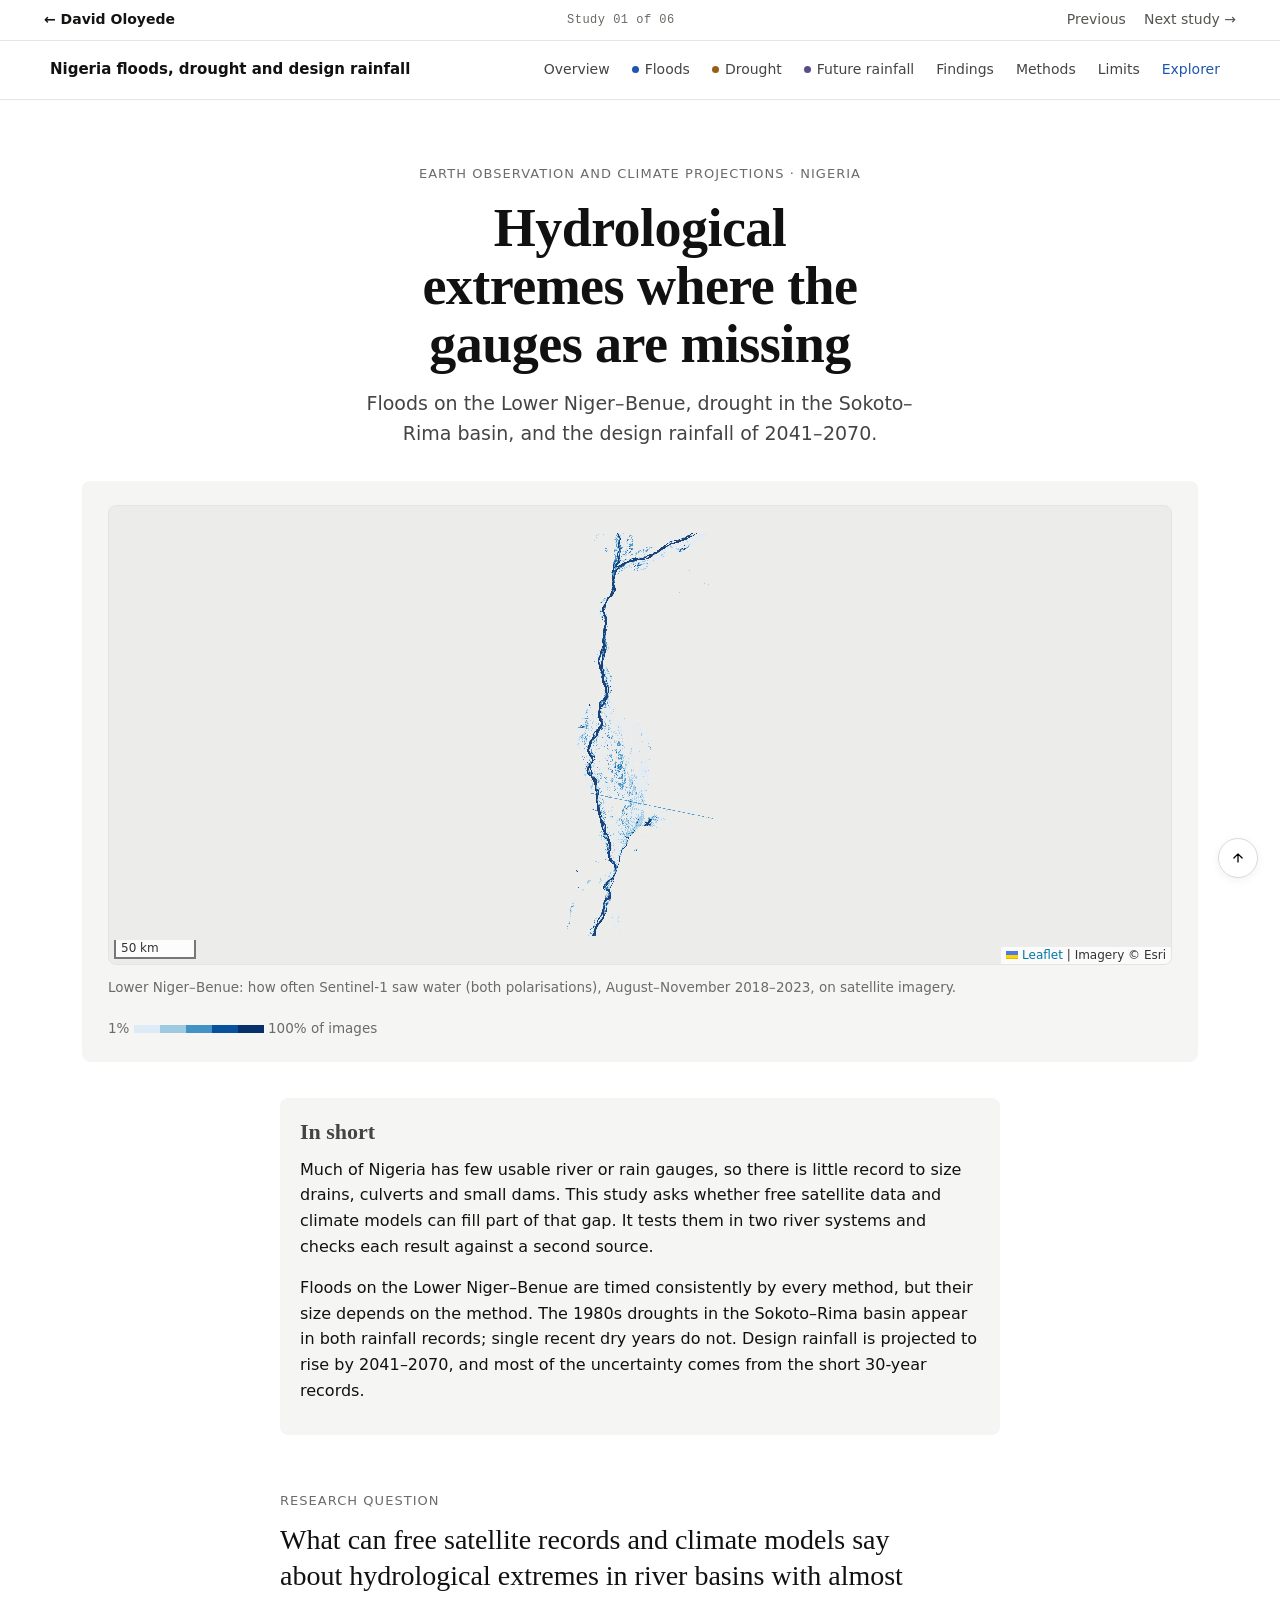
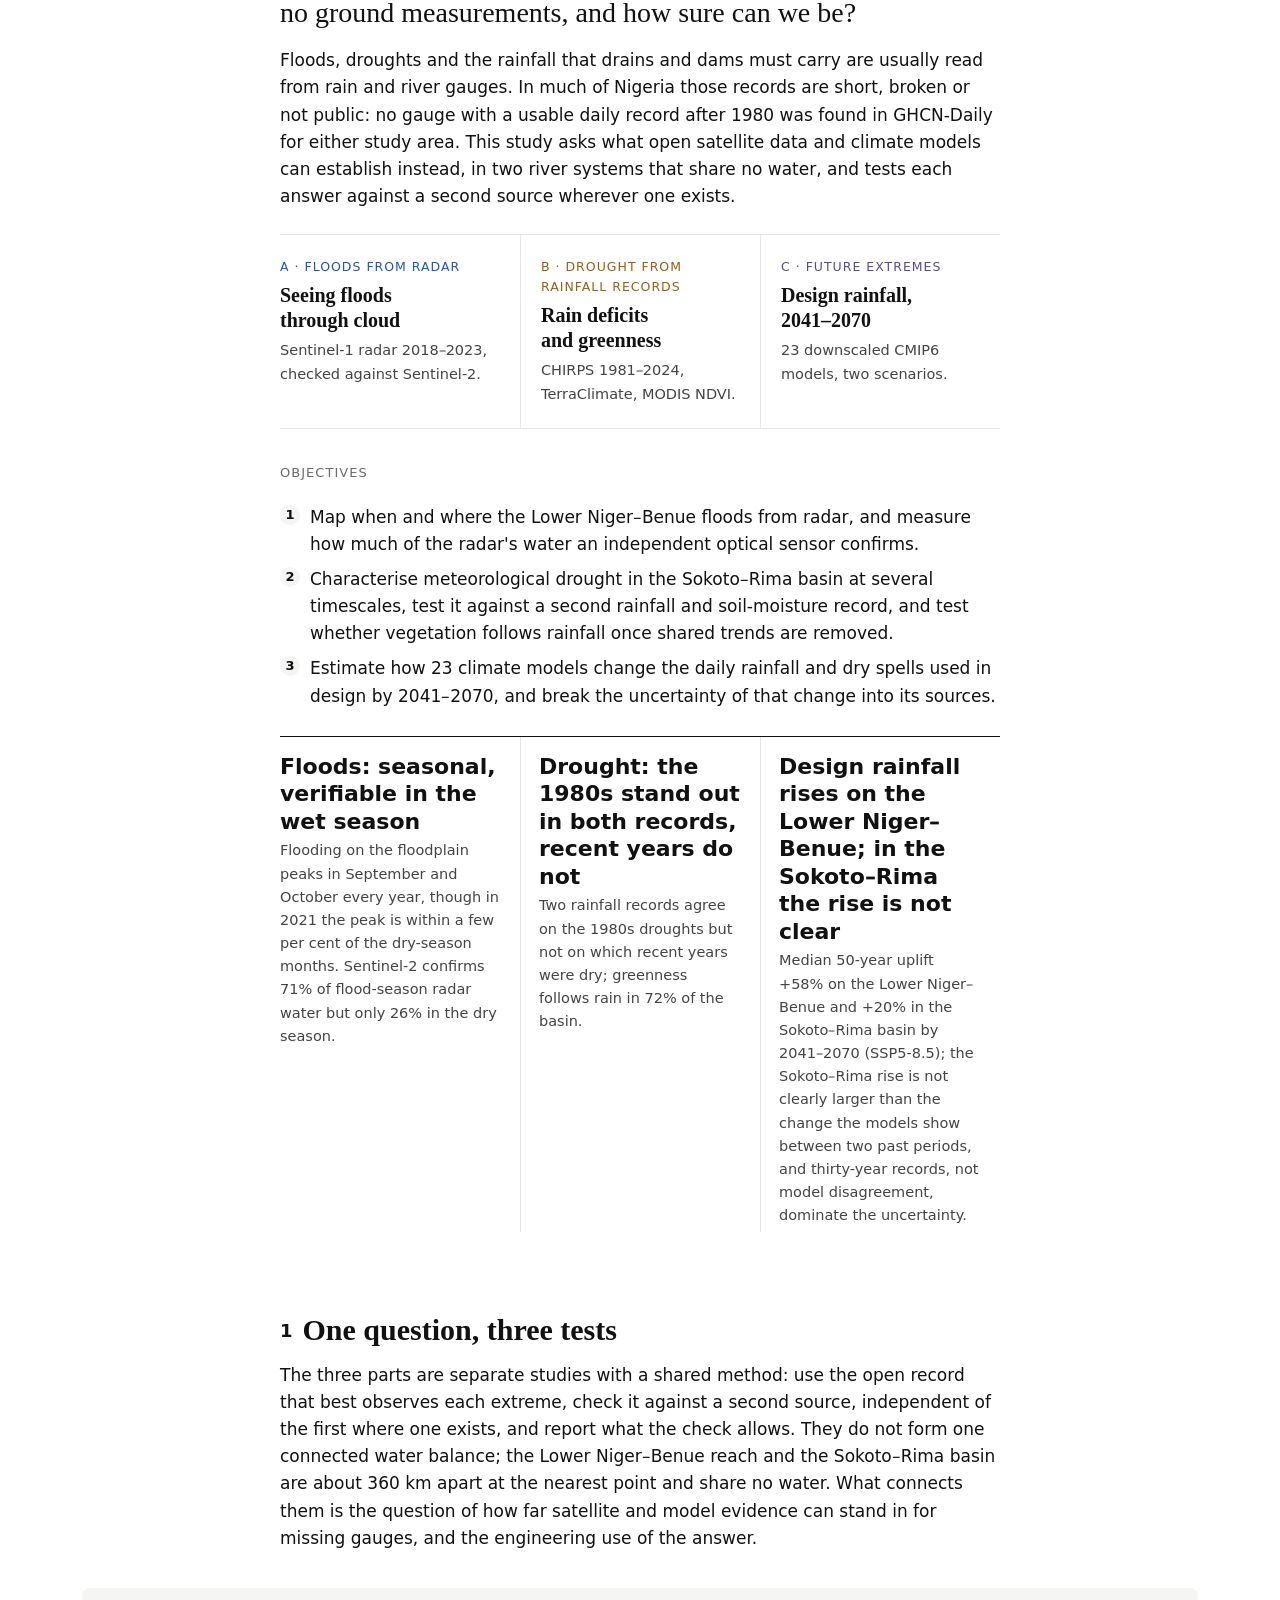
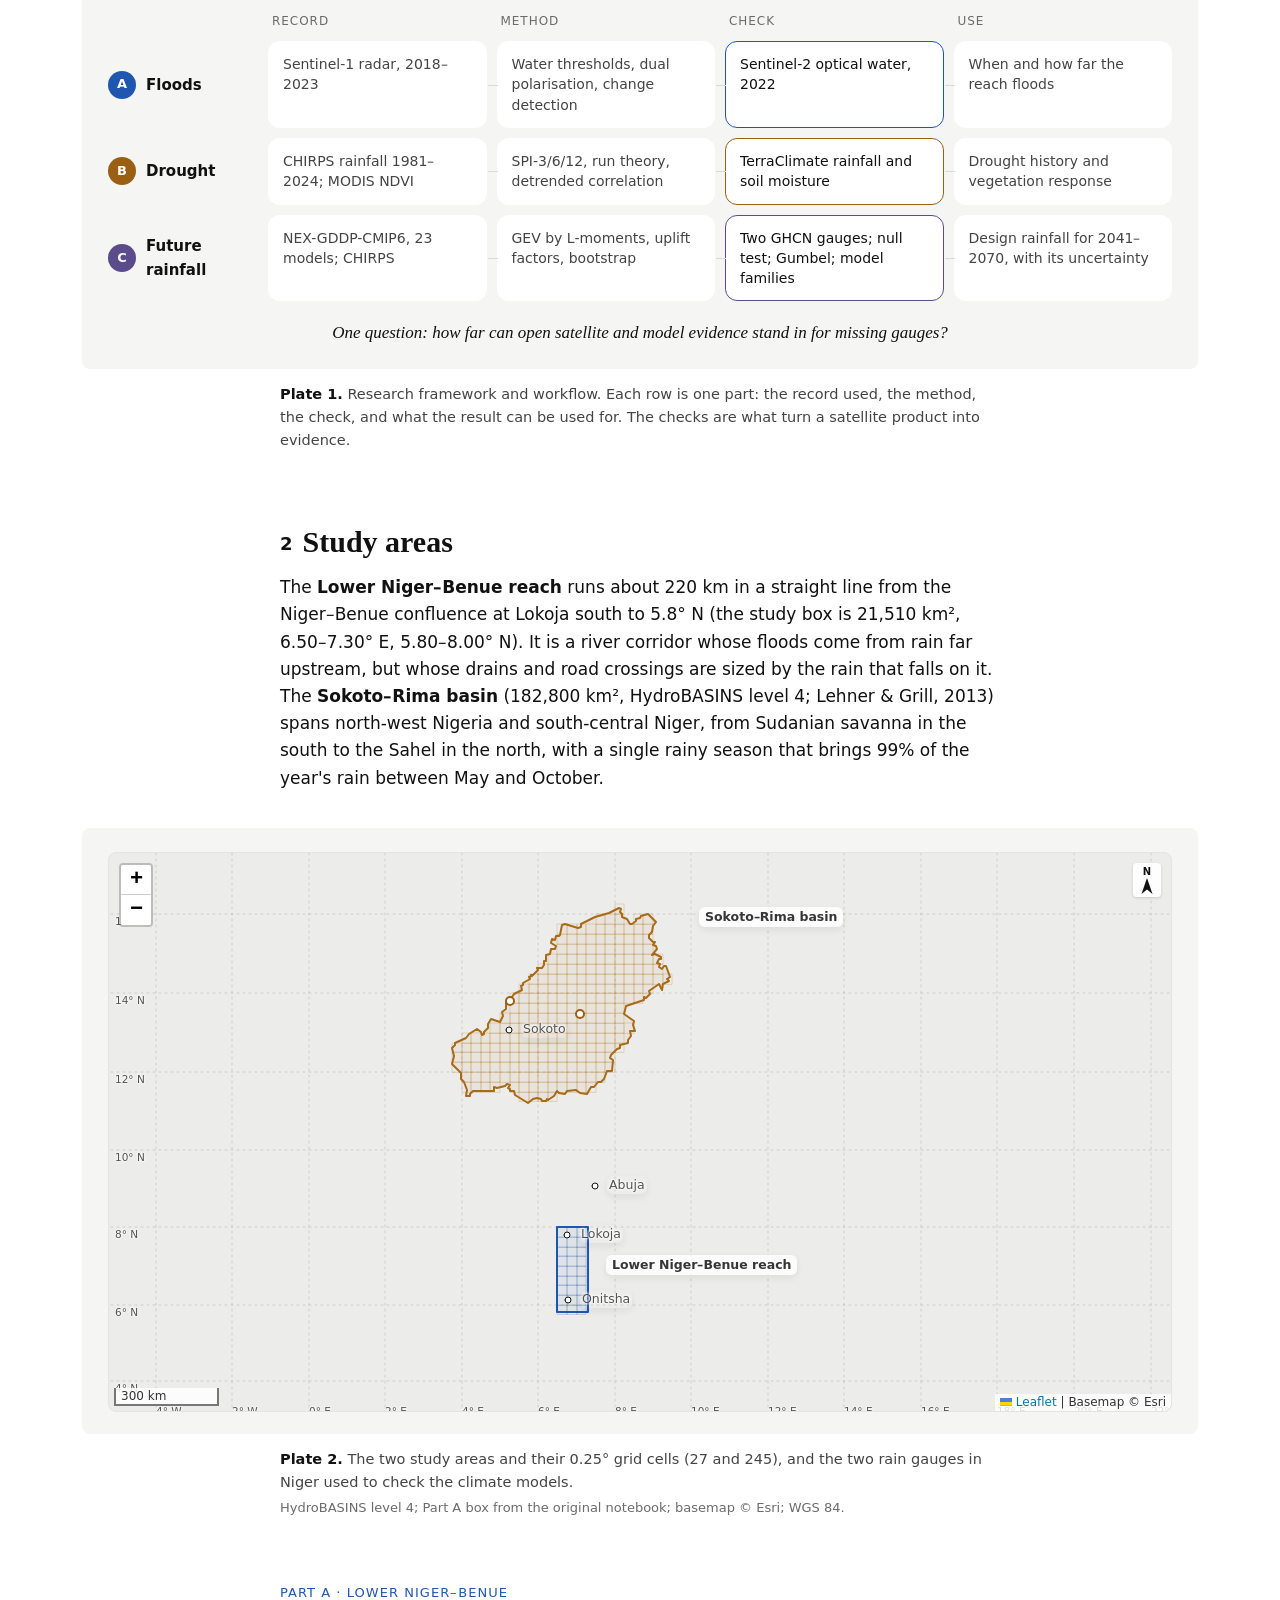
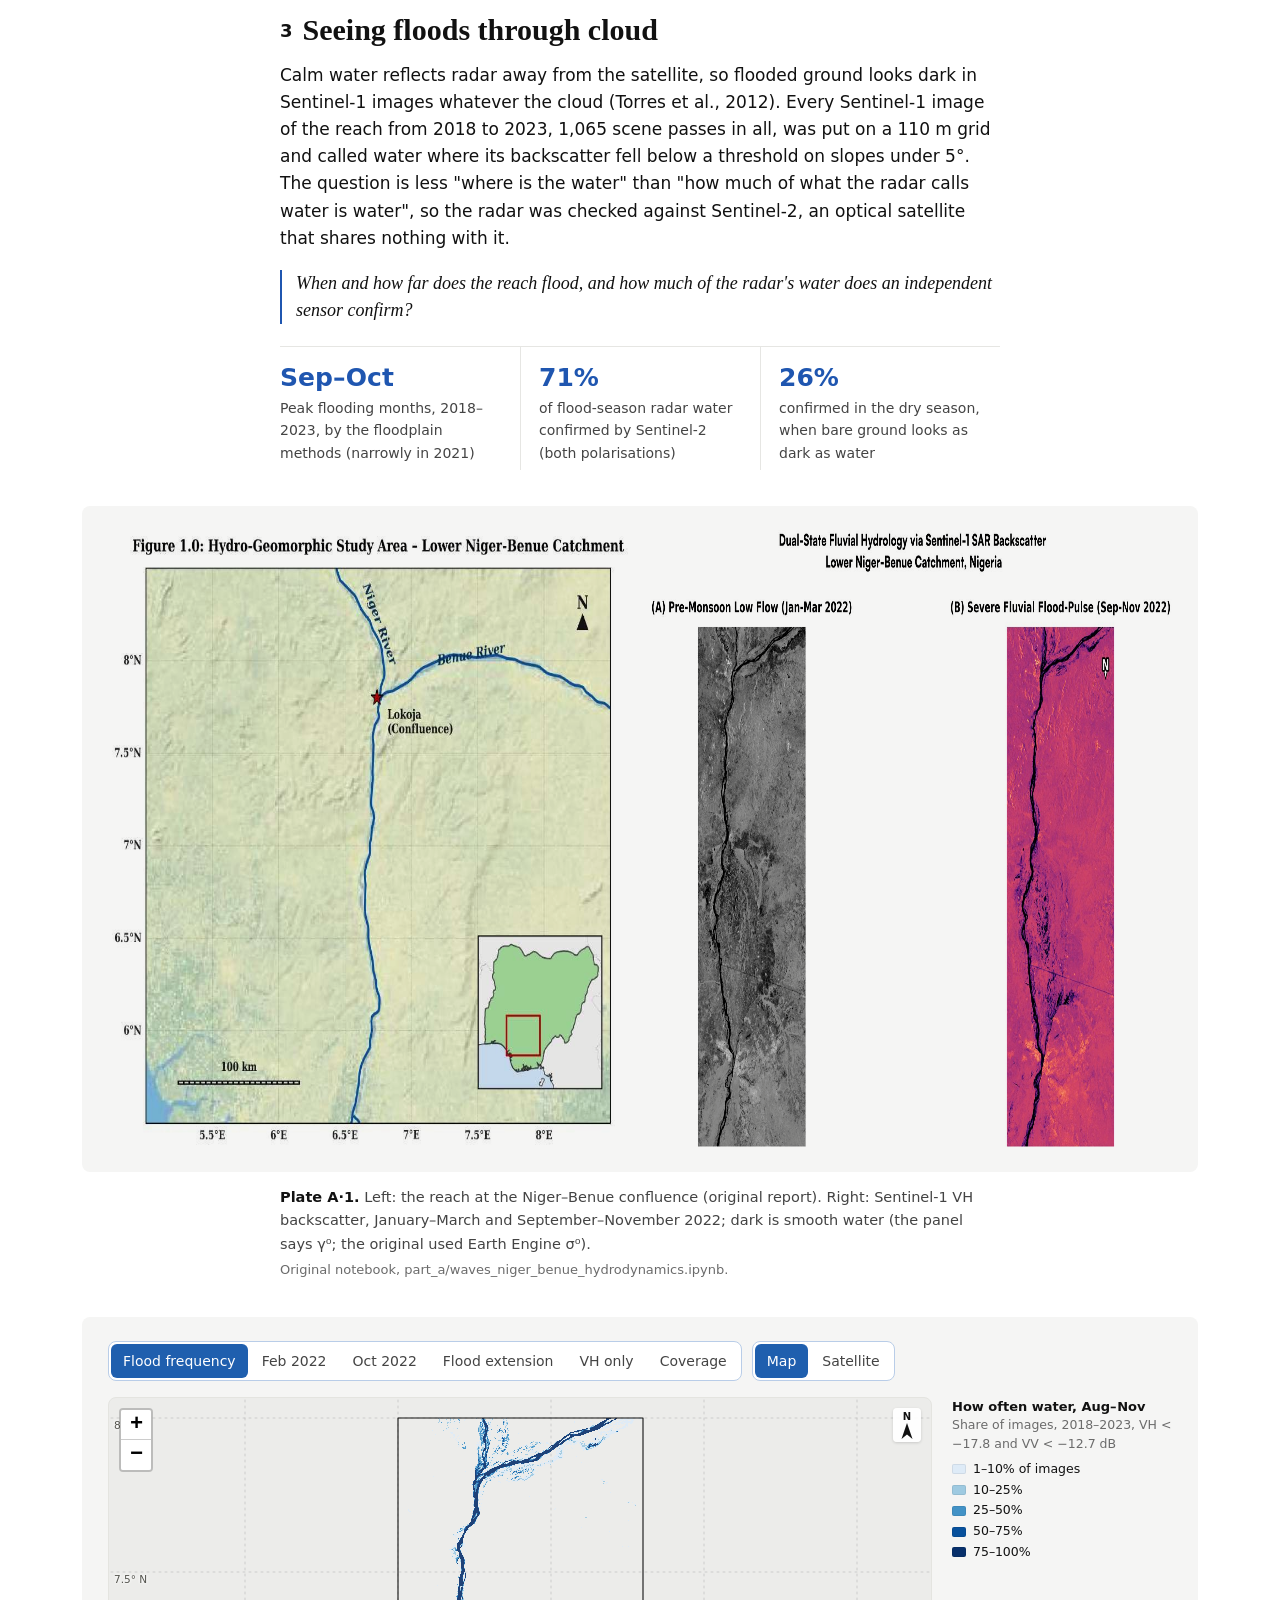
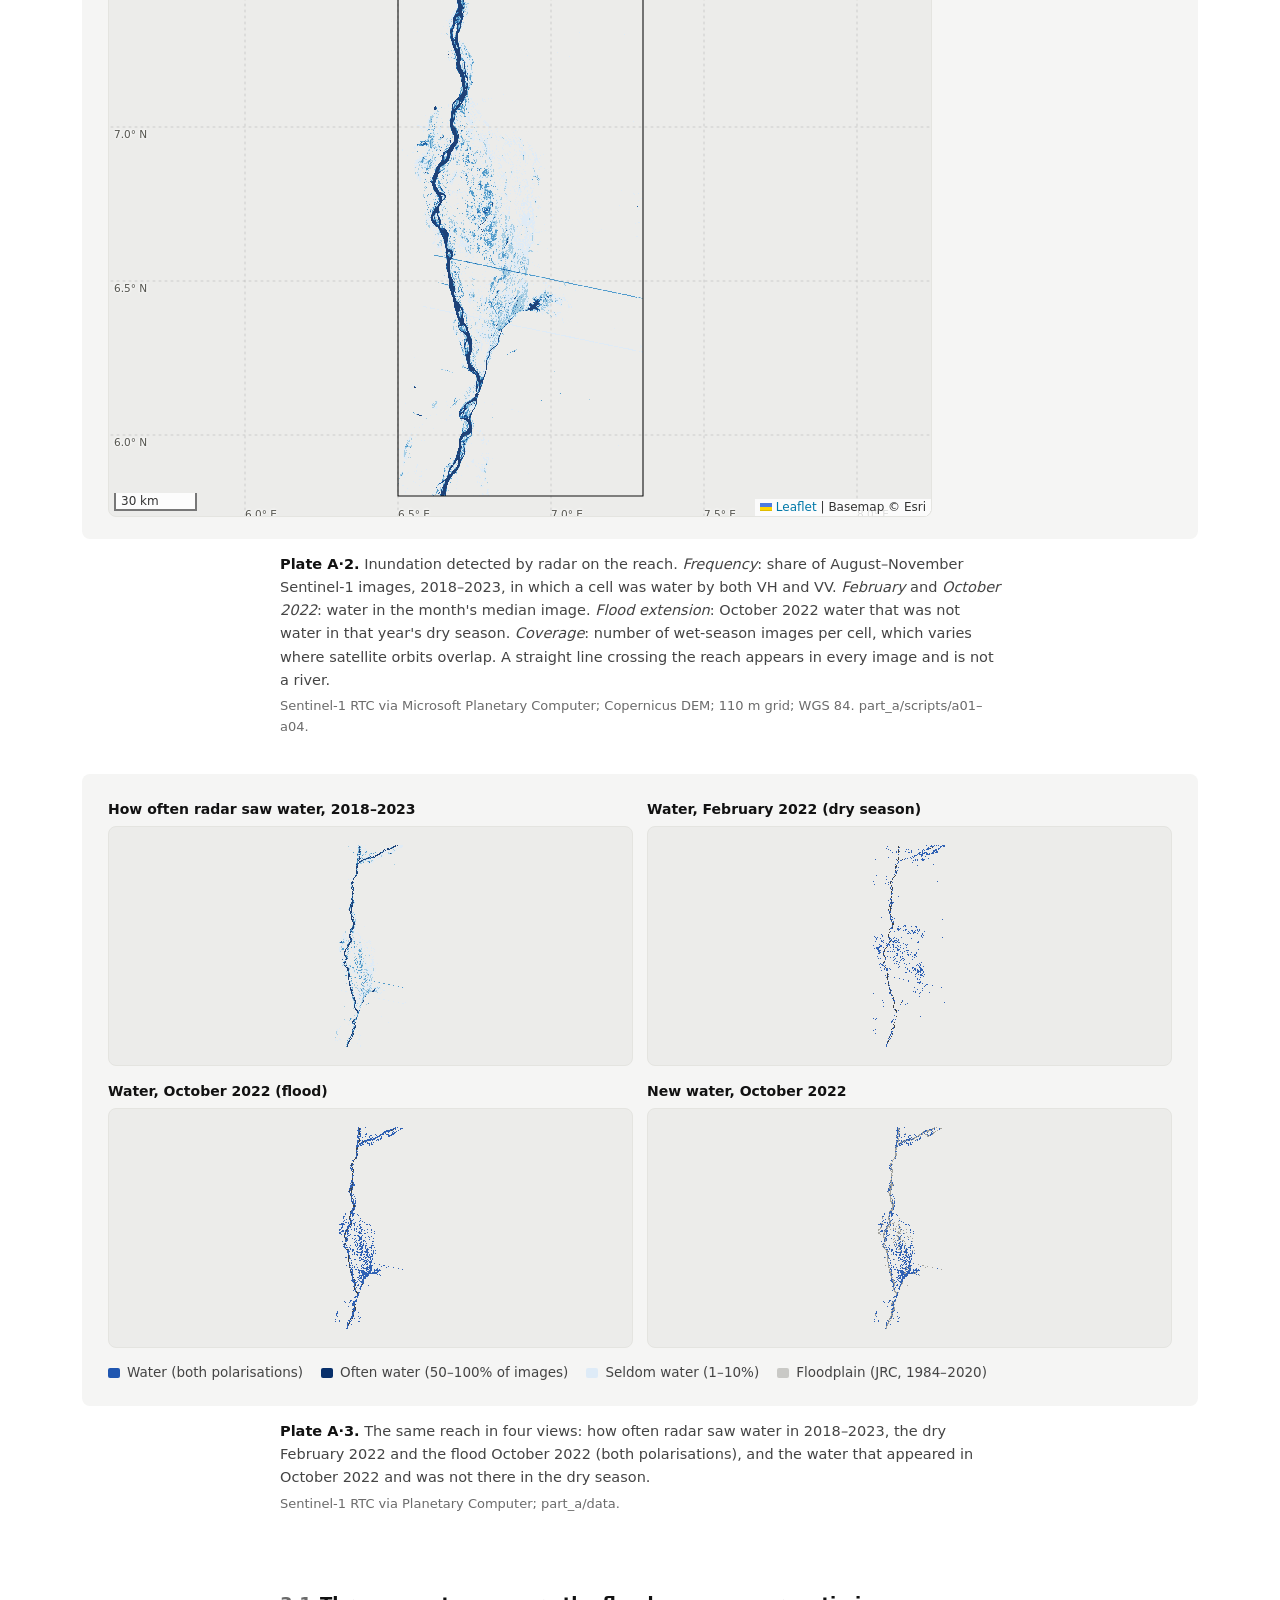
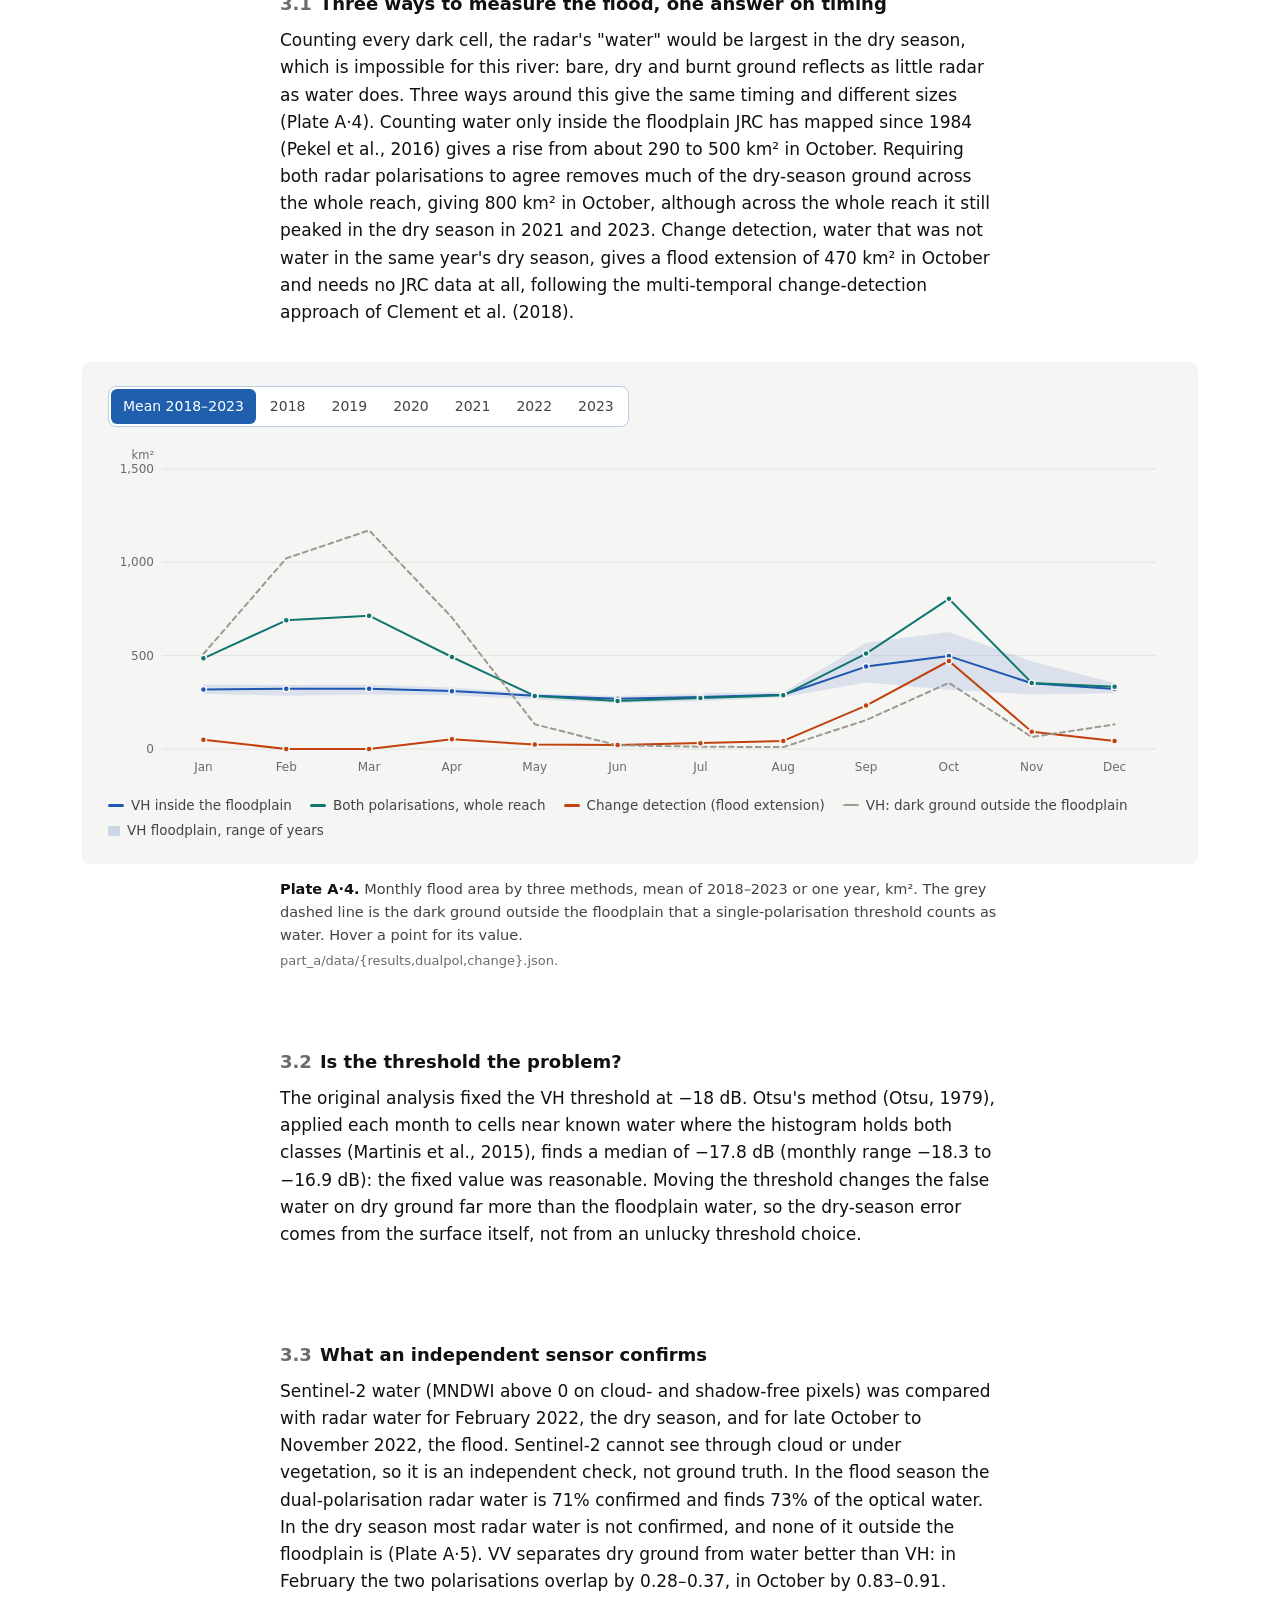
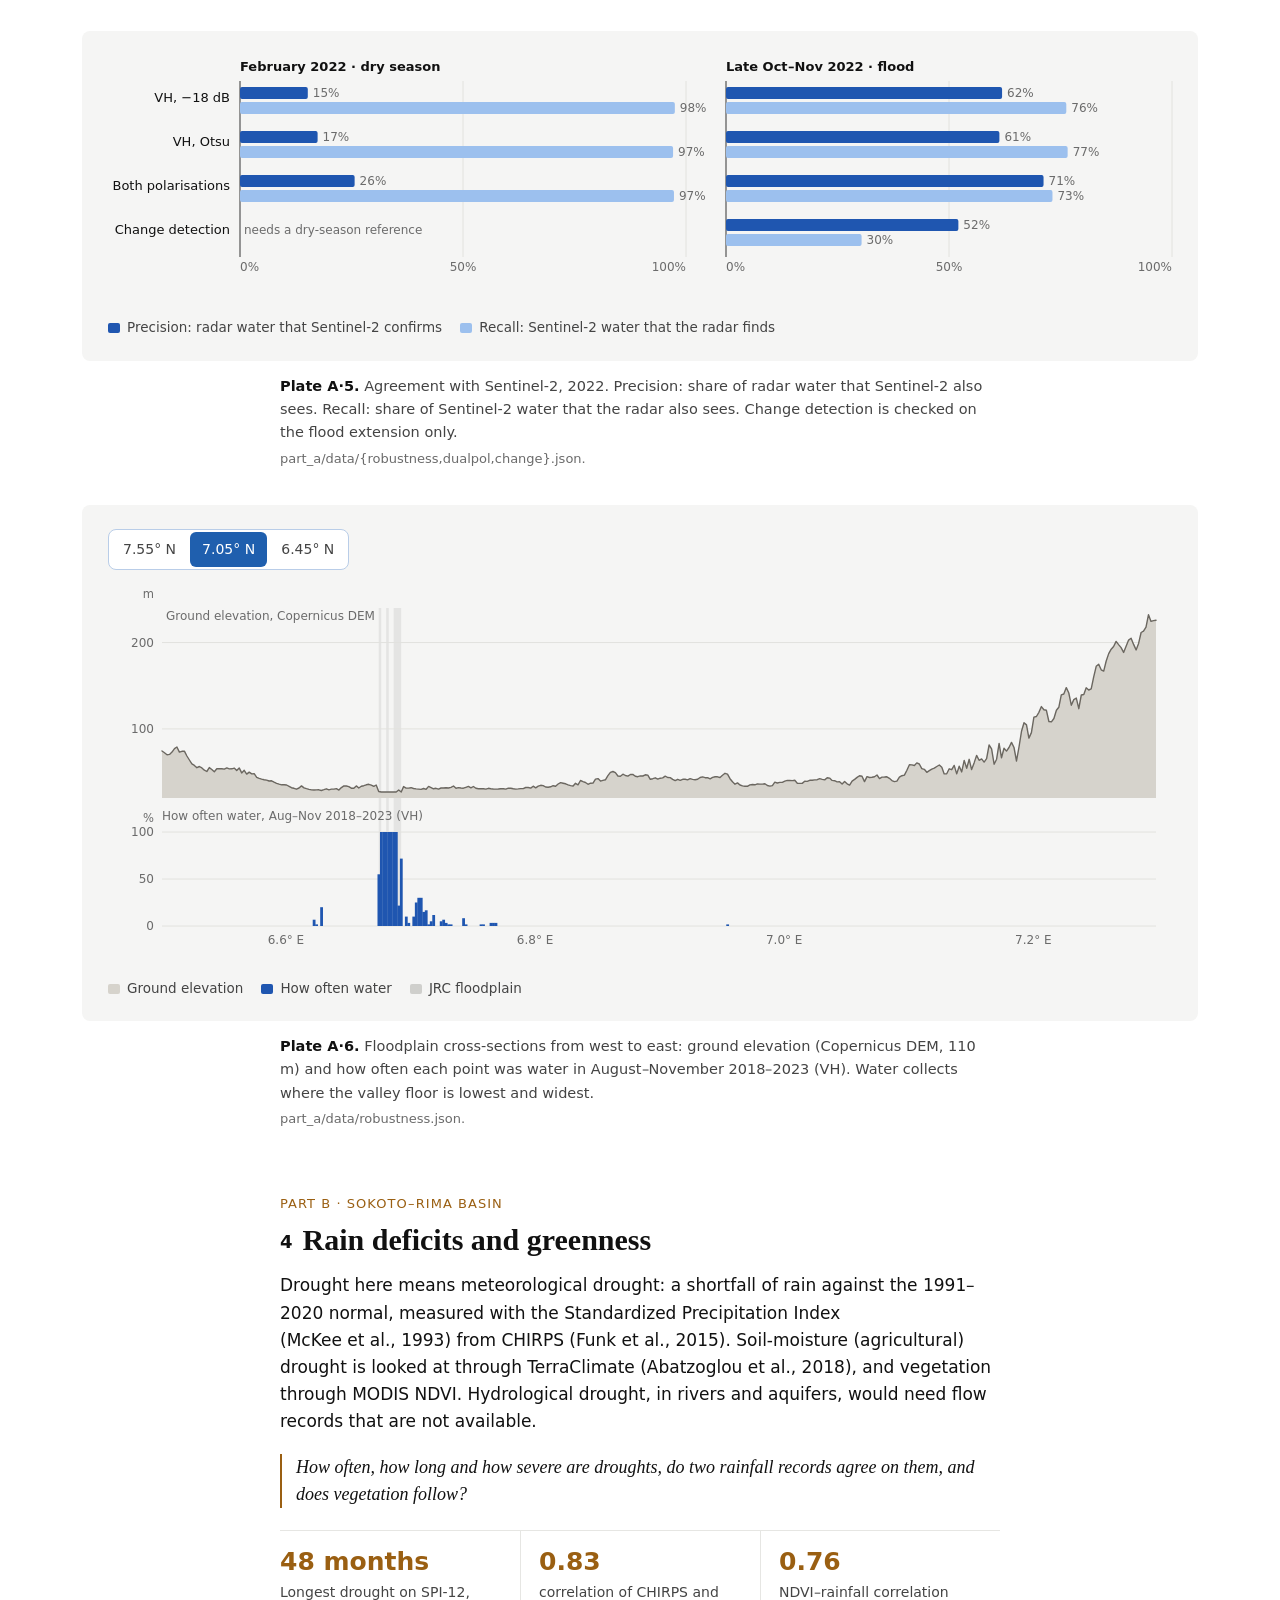
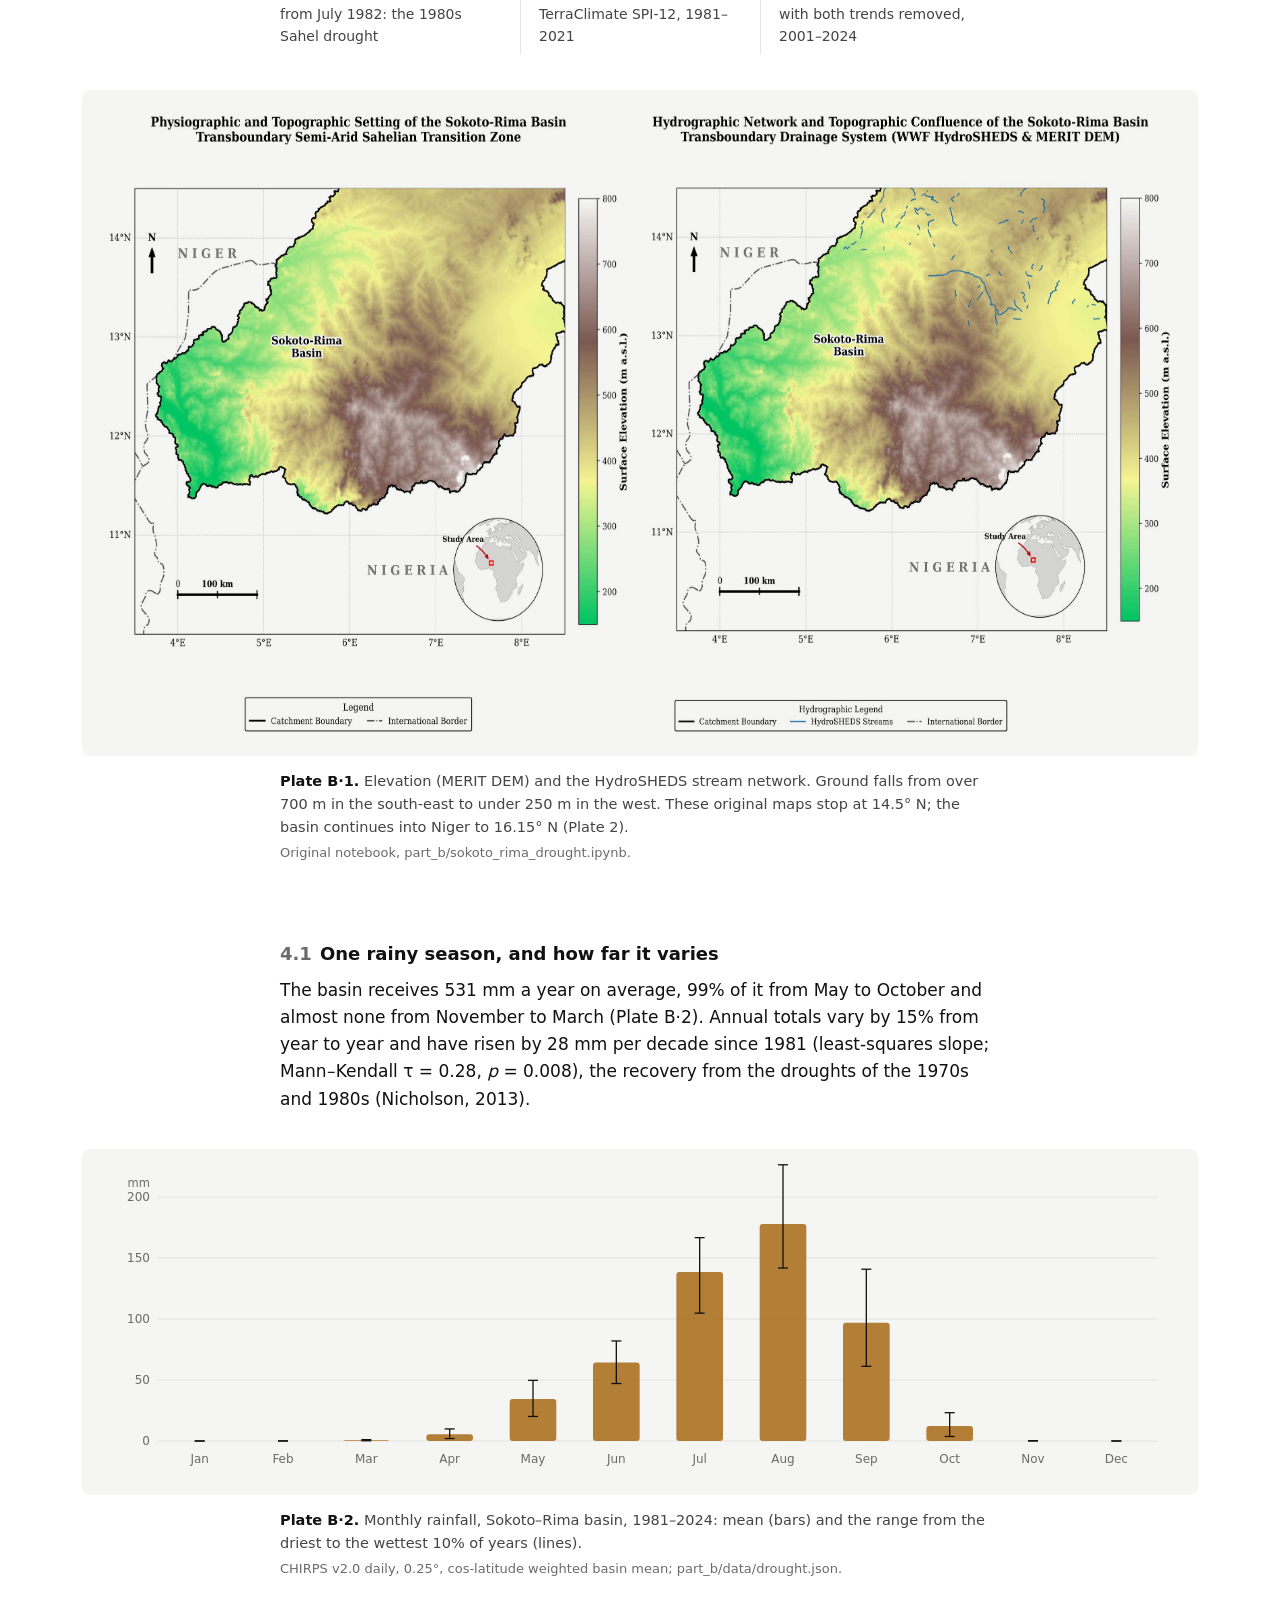
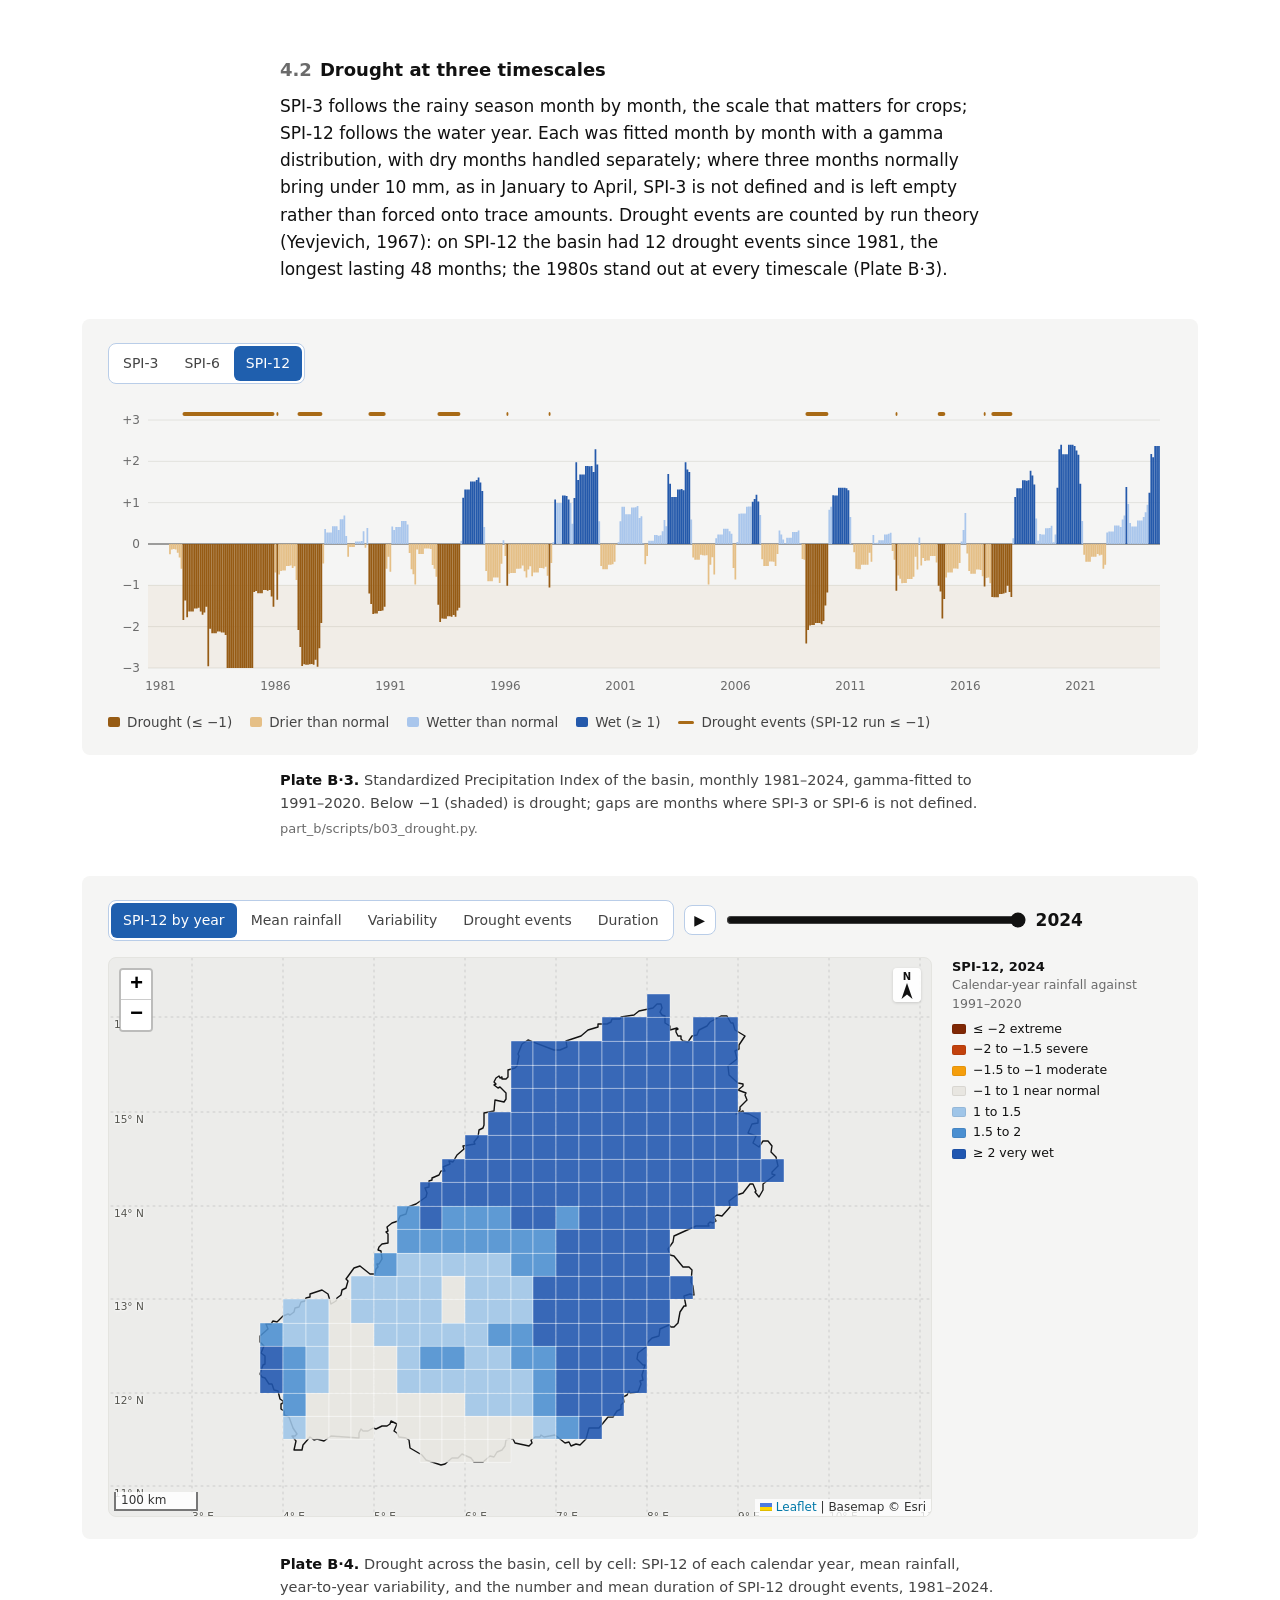
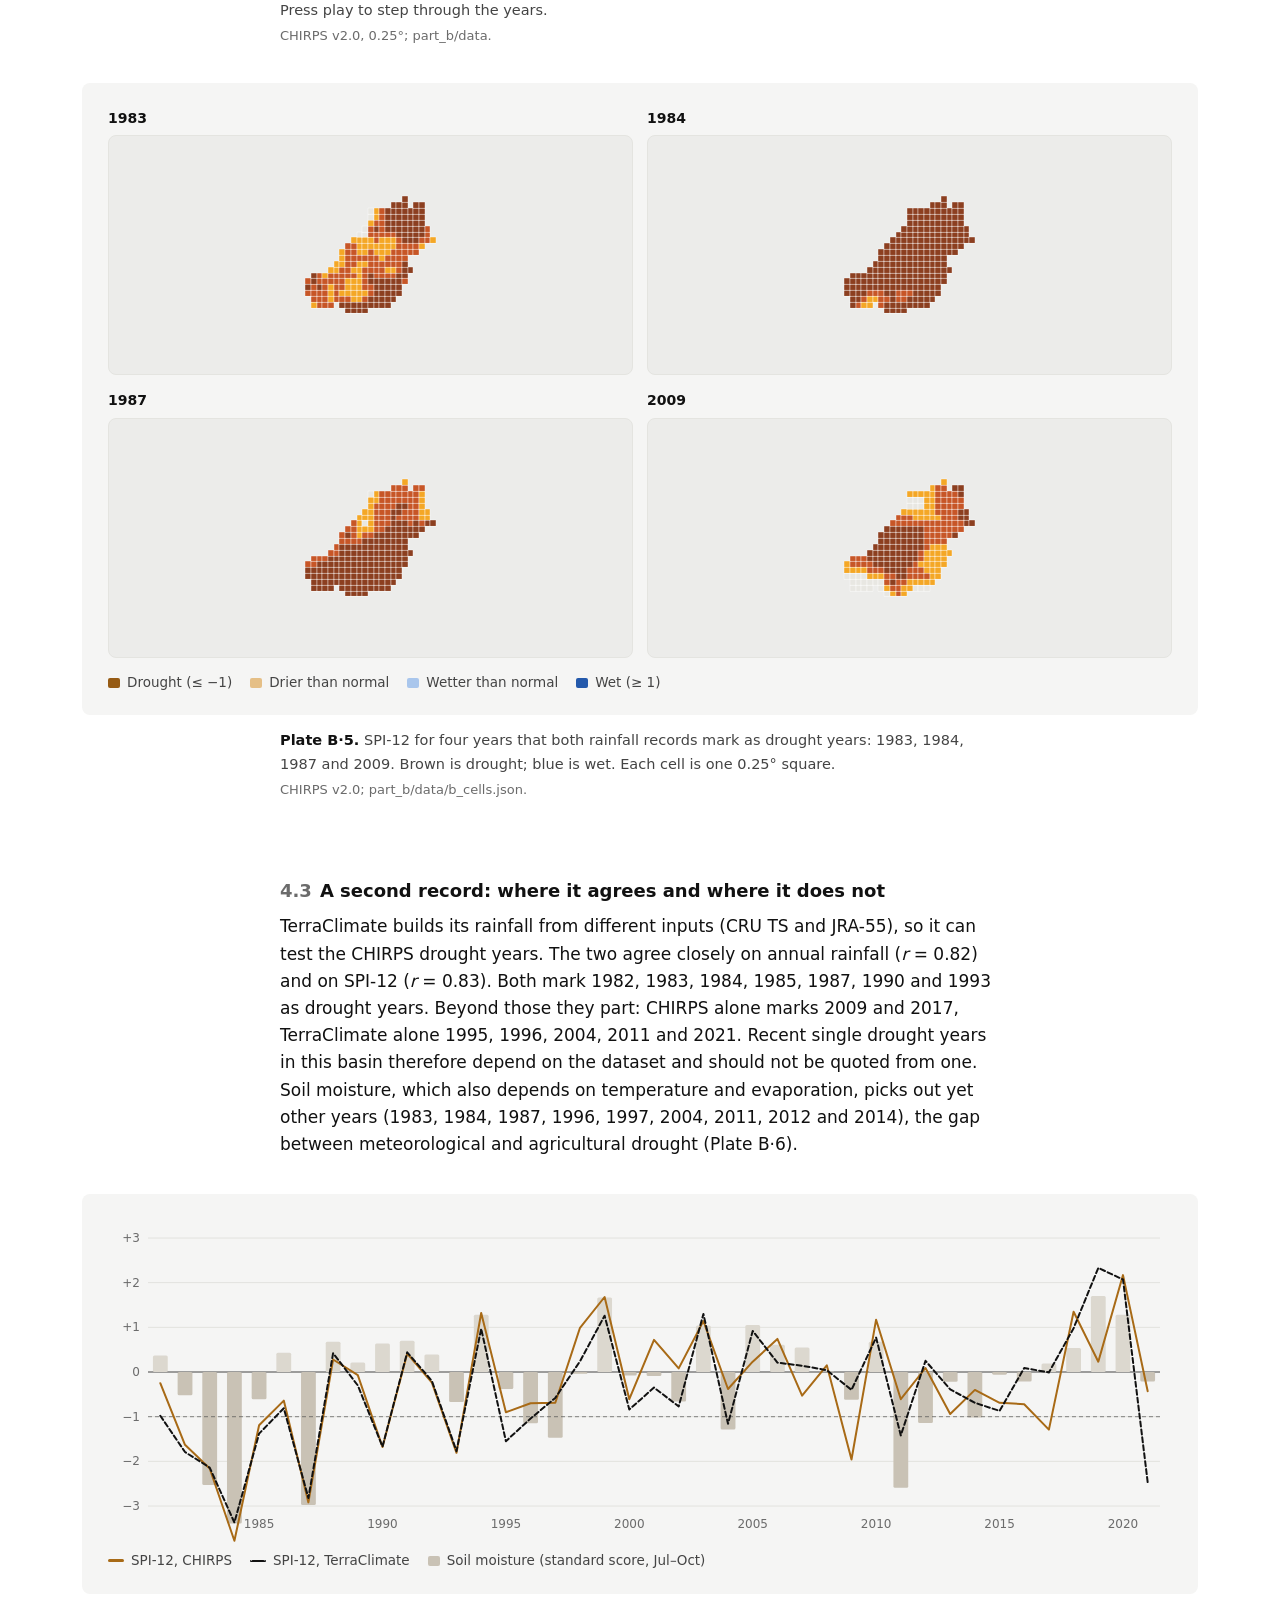
==== commit 4b6d4ec8: "Conclusion and headline: the Sokoto–Rima rise cannot be told apart from the past-period change" ====
--- a/docs/index.html
+++ b/docs/index.html
@@ -114,7 +114,7 @@
         <li>Estimate how 23 climate models change the daily rainfall and dry spells used in design by 2041–2070, and break the uncertainty of that change into its sources.</li>
       </ol>
       <div class="answer">
-        <div><b>Floods: seasonal, verifiable in the wet season</b><span>Flooding on the floodplain peaks in <span data-v="aPeakMonths">—</span> every year on the single-polarisation series, though in 2021 only narrowly: its September peak is within a few per cent of January–March. Sentinel-2 confirms <span data-v="aWetPrec">—</span> of flood-season radar water but only <span data-v="aDryPrec">—</span> in the dry season.</span></div>
+        <div><b>Floods: seasonal, verifiable in the wet season</b><span>Flooding on the floodplain peaks in <span data-v="aPeakMonths">—</span> every year, though in 2021 the peak is within a few per cent of the dry-season months. Sentinel-2 confirms <span data-v="aWetPrec">—</span> of flood-season radar water but only <span data-v="aDryPrec">—</span> in the dry season.</span></div>
         <div><b>Drought: the 1980s stand out in both records, recent years do not</b><span>Two rainfall records agree on the 1980s droughts but not on which recent years were dry; greenness follows rain in <span data-v="bCellsSig">—</span> of the basin.</span></div>
         <div><b>Design rainfall rises on the Lower Niger–Benue; in the Sokoto–Rima the rise is not clear</b><span>Median 50-year uplift <span data-v="cHeadline">—</span> by 2041–2070 (SSP5-8.5); the Sokoto–Rima rise is not clearly larger than the change the models show between two past periods, and thirty-year records, not model disagreement, dominate the uncertainty.</span></div>
       </div>
@@ -287,7 +287,7 @@
       <tbody>
         <tr><td class="l">CHIRPS v2.0 daily, 0.25° <span class="cite">(Funk et al., 2015)</span></td><td class="l">Present-day extremes; reference for the models</td><td>1985–2014</td></tr>
         <tr><td class="l">NEX-GDDP-CMIP6, 23 models, 0.25°</td><td class="l">Historical and SSP2-4.5 / SSP5-8.5 daily rainfall</td><td>1950–2014, 2041–2070</td></tr>
-        <tr><td class="l">GHCN-Daily, Birni N'Konni and Maradi <span class="cite">(Menne et al., 2012)</span></td><td class="l">Point check from gauges, Sokoto–Rima</td><td>1950–1980</td></tr>
+        <tr><td class="l">GHCN-Daily, Birni N'Konni and Maradi <span class="cite">(Menne et al., 2012)</span></td><td class="l">Independent point check, Sokoto–Rima</td><td>1950–1980</td></tr>
       </tbody></table></div>
   </figure></div>
   <div class="main partC"><section class="sec" style="padding-top:44px" aria-labelledby="h-c1">
@@ -364,7 +364,7 @@
   <div class="main">
     <section id="findings" class="sec" data-reveal aria-labelledby="h-f">
       <h2 id="h-f"><span class="n">6</span>What the three parts show together</h2>
-      <p><strong>Second-source checks change the answer.</strong> Without Sentinel-2, the radar would have reported the largest "floods" in the dry season; without TerraClimate, recent drought years would have been quoted from one dataset; without the gauges, today's design rainfall would look settled. In each part the check did not only confirm or refute: it showed where the record can be used and where it cannot.</p>
+      <p><strong>Independent checks change the answer.</strong> Without Sentinel-2, the radar would have reported the largest "floods" in the dry season; without TerraClimate, recent drought years would have been quoted from one dataset; without the gauges, today's design rainfall would look settled. In each part the check did not only confirm or refute: it showed where the record can be used and where it cannot.</p>
       <p><strong>Timing is robust, magnitude is not.</strong> Every flood method, except the whole-reach dual-polarisation count, shows the reach flooding in <span data-v="aPeakMonths2">—</span>; their October areas differ by about 1.7 times. Both rainfall records place the great droughts in the 1980s; they disagree on single recent years. The models agree on the direction of change in extreme rainfall; its size spans a wide range.</p>
       <p><strong>Short records are the binding constraint.</strong> Thirty-year samples dominate the uncertainty of design rainfall, six years of radar cannot give flood frequencies, and the only daily gauges end in 1980. For engineering use the most valuable addition would be access to Nigeria's own station records, not another model run.</p>
     </section>
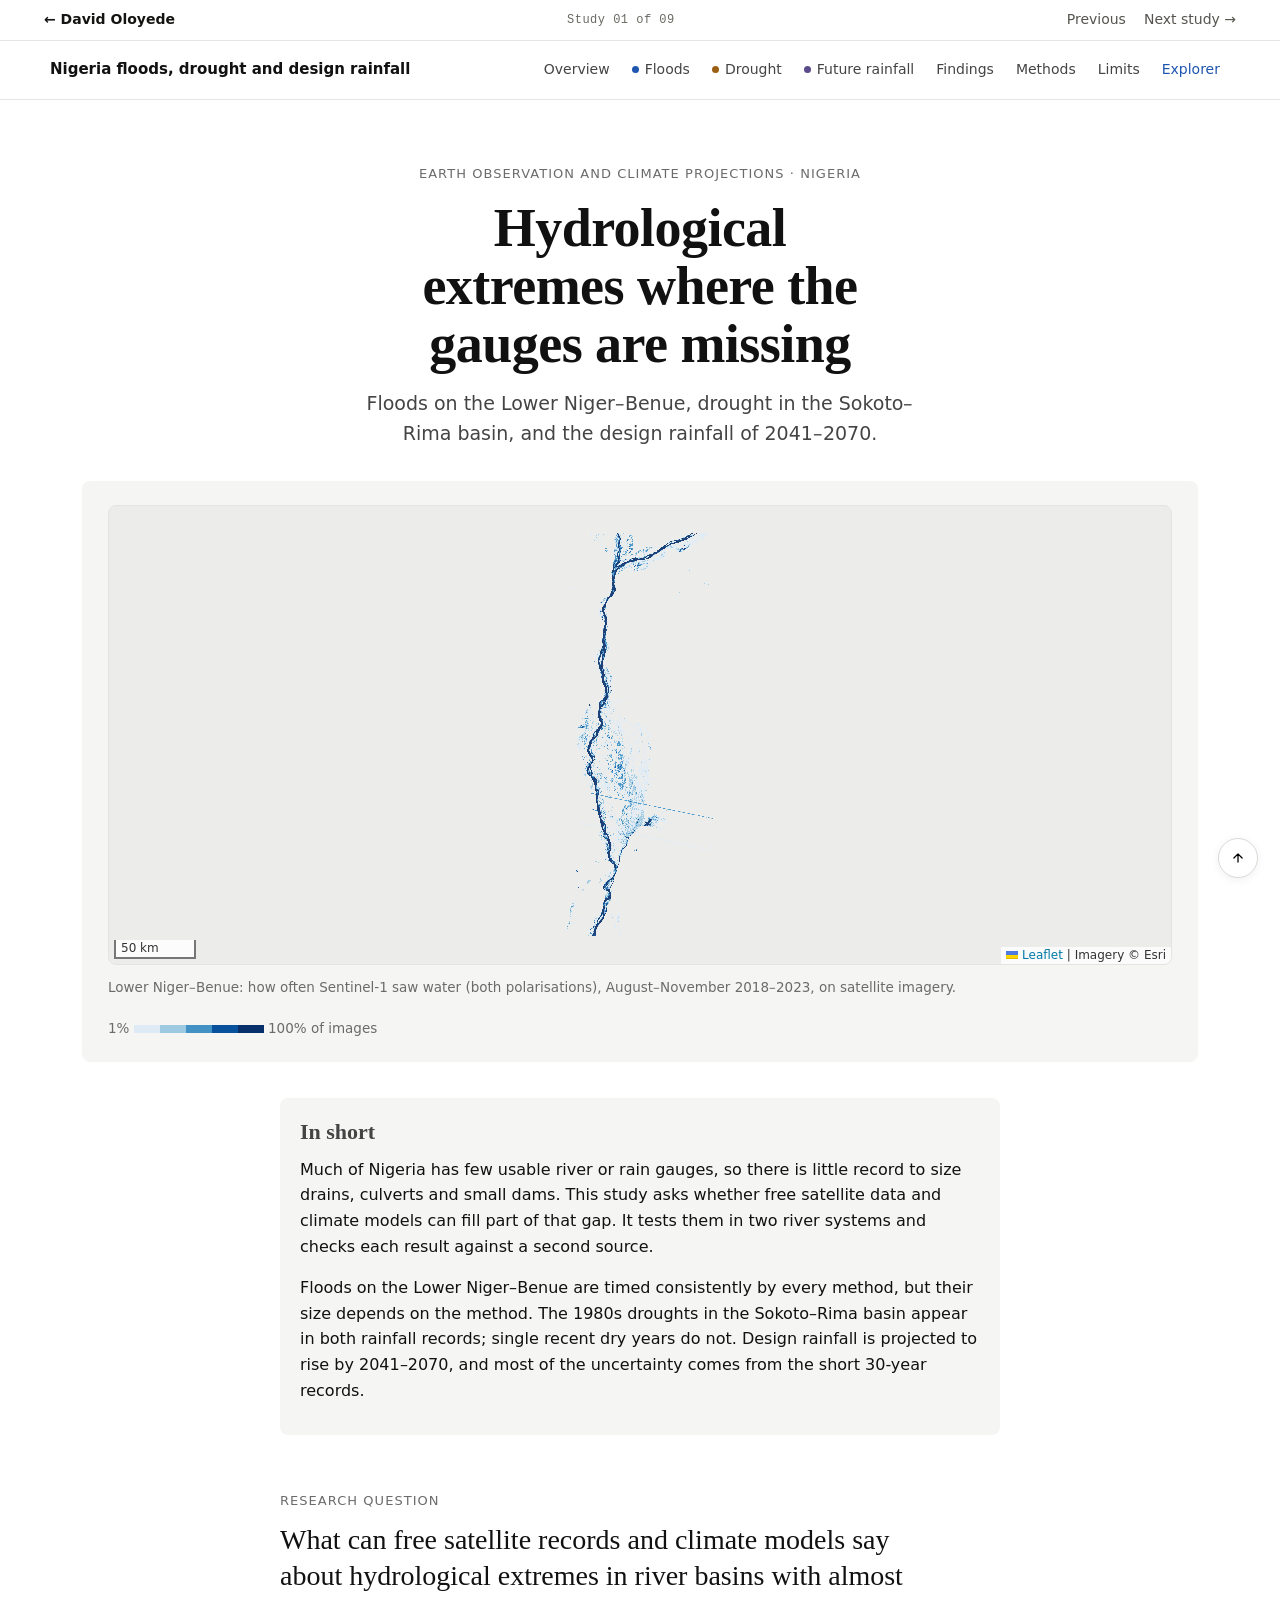
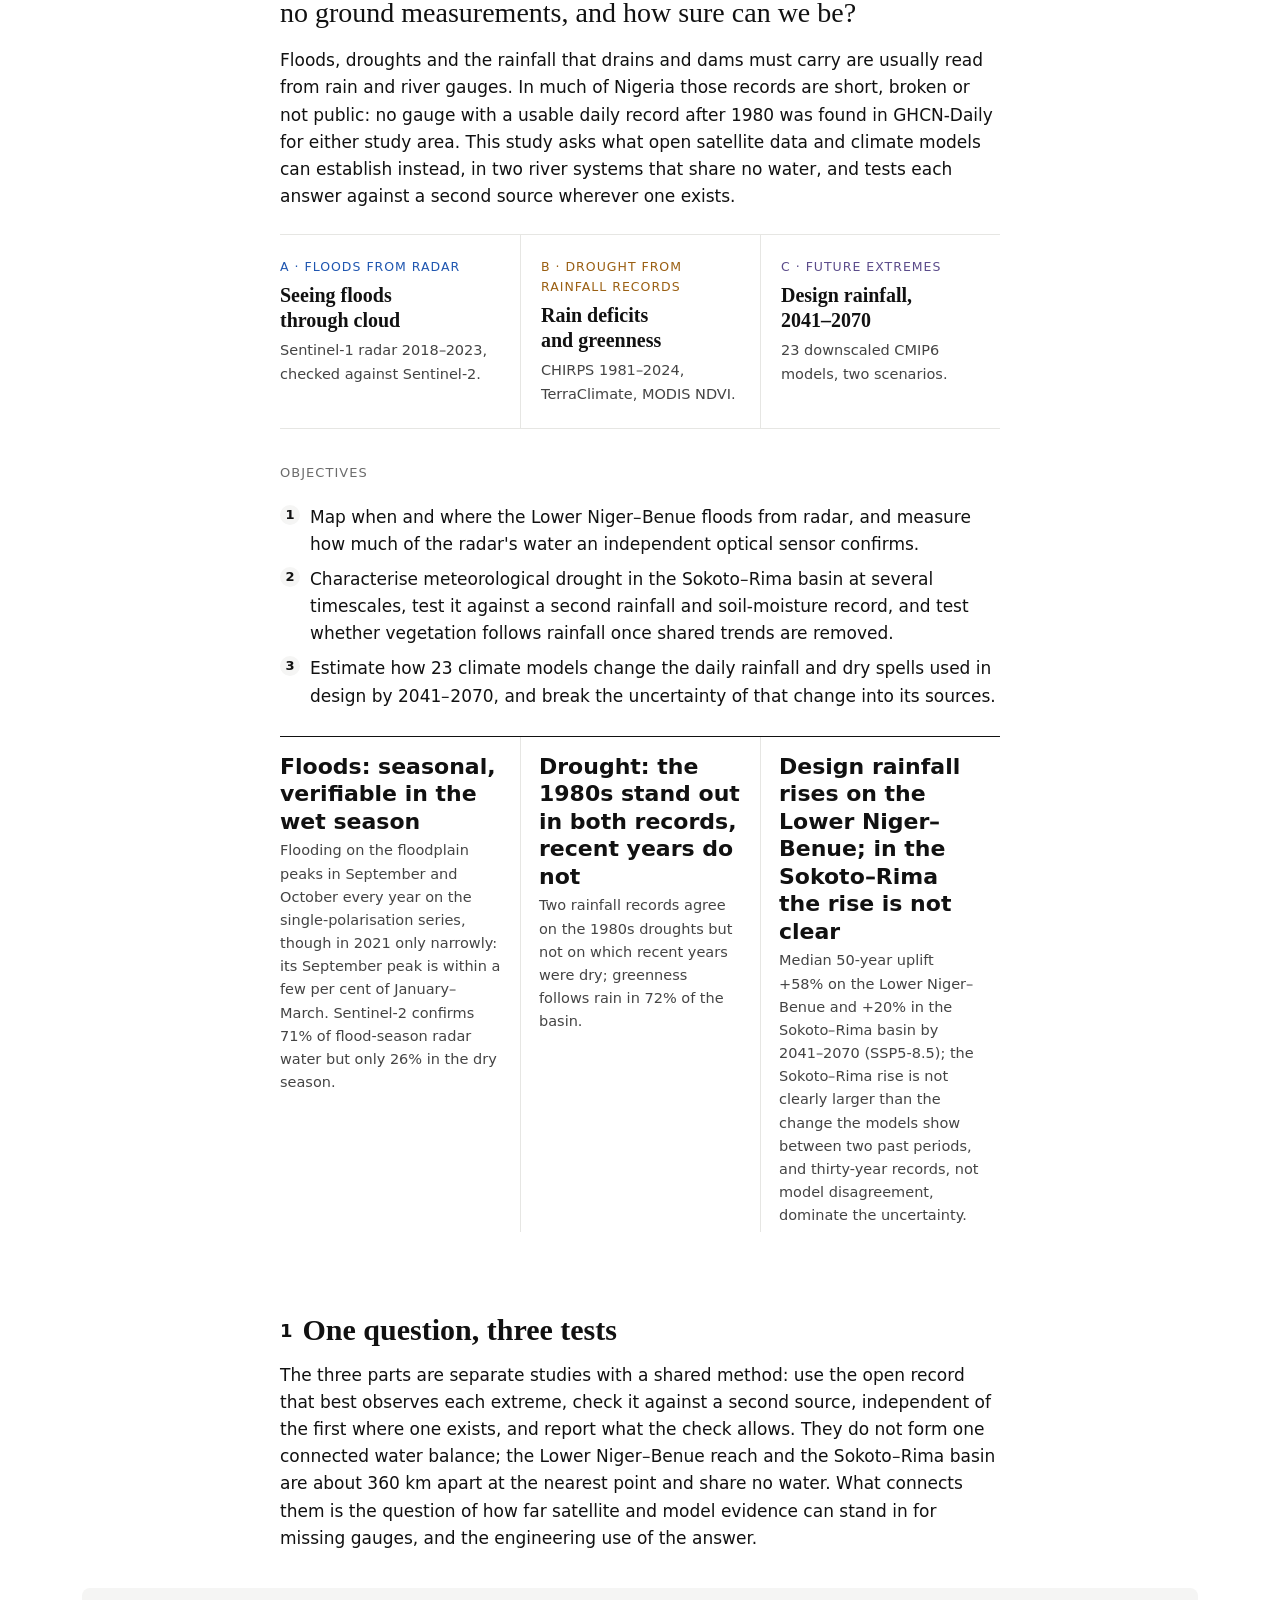
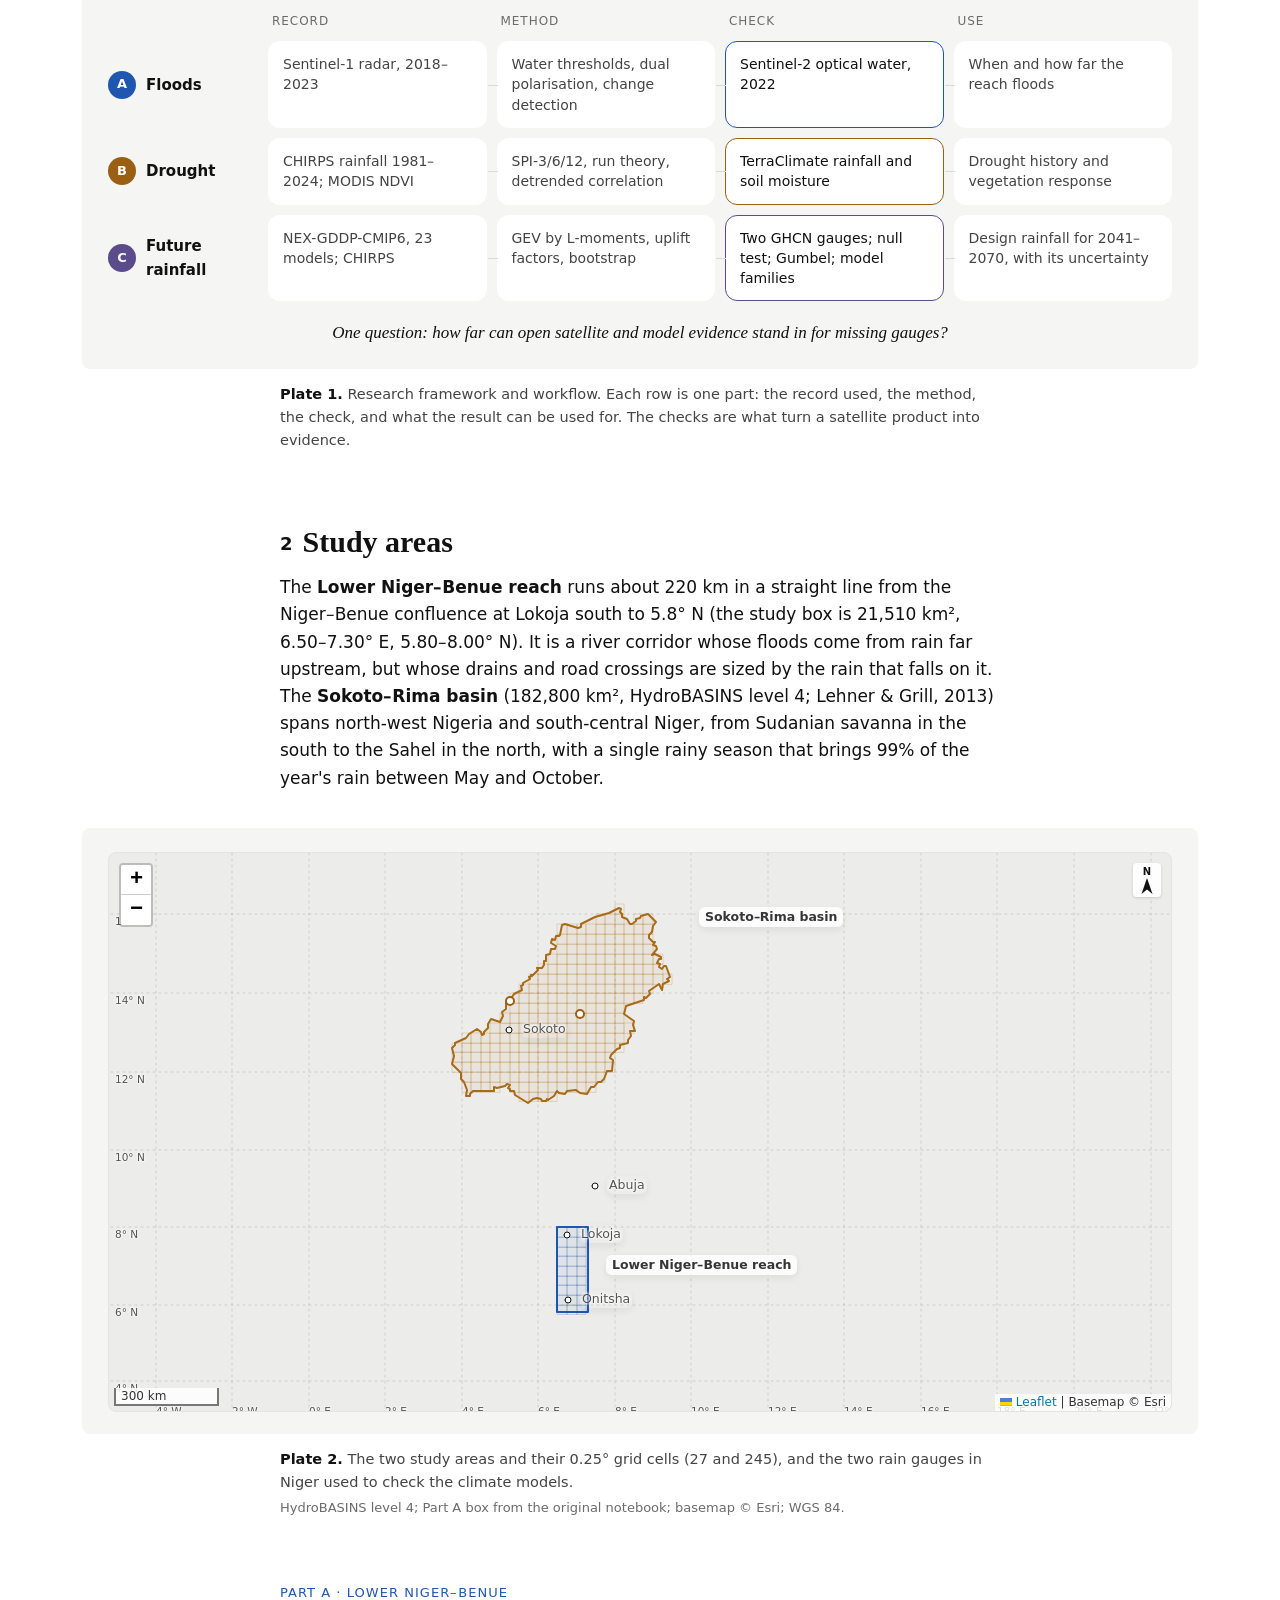
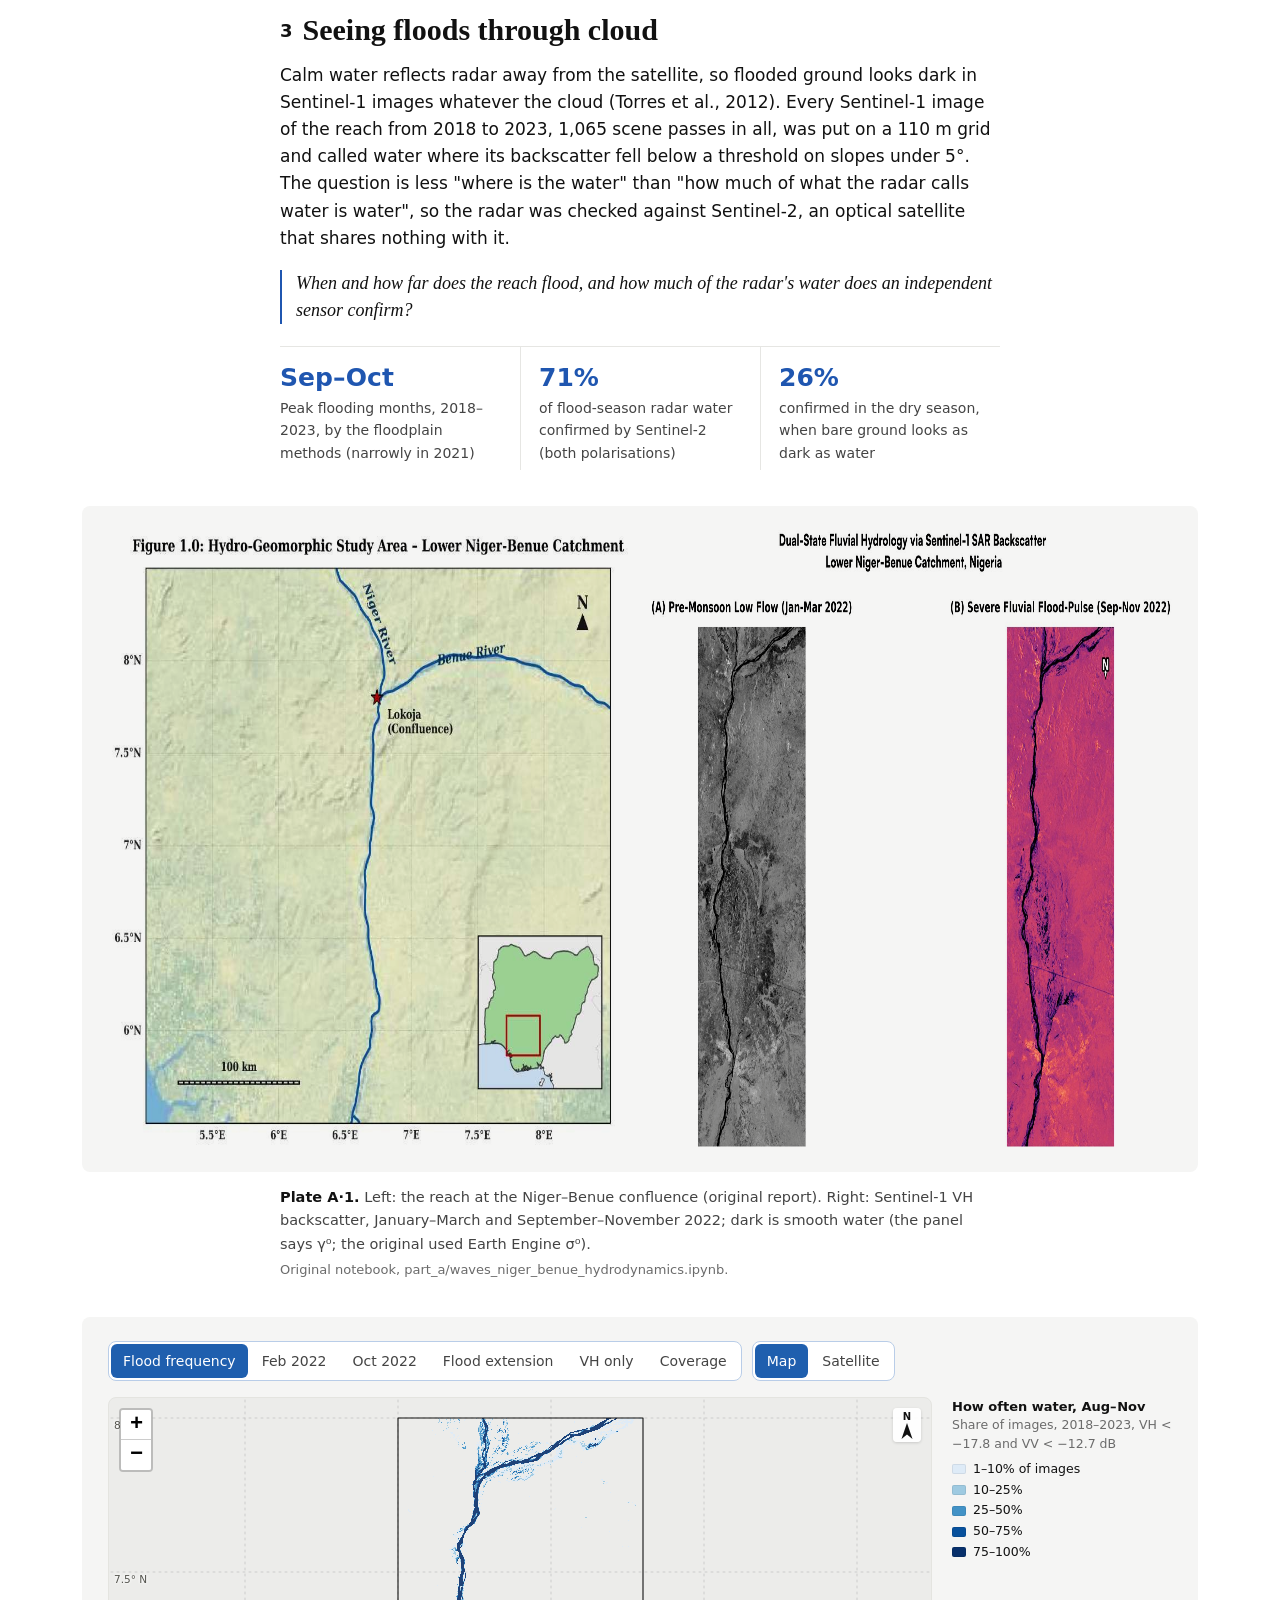
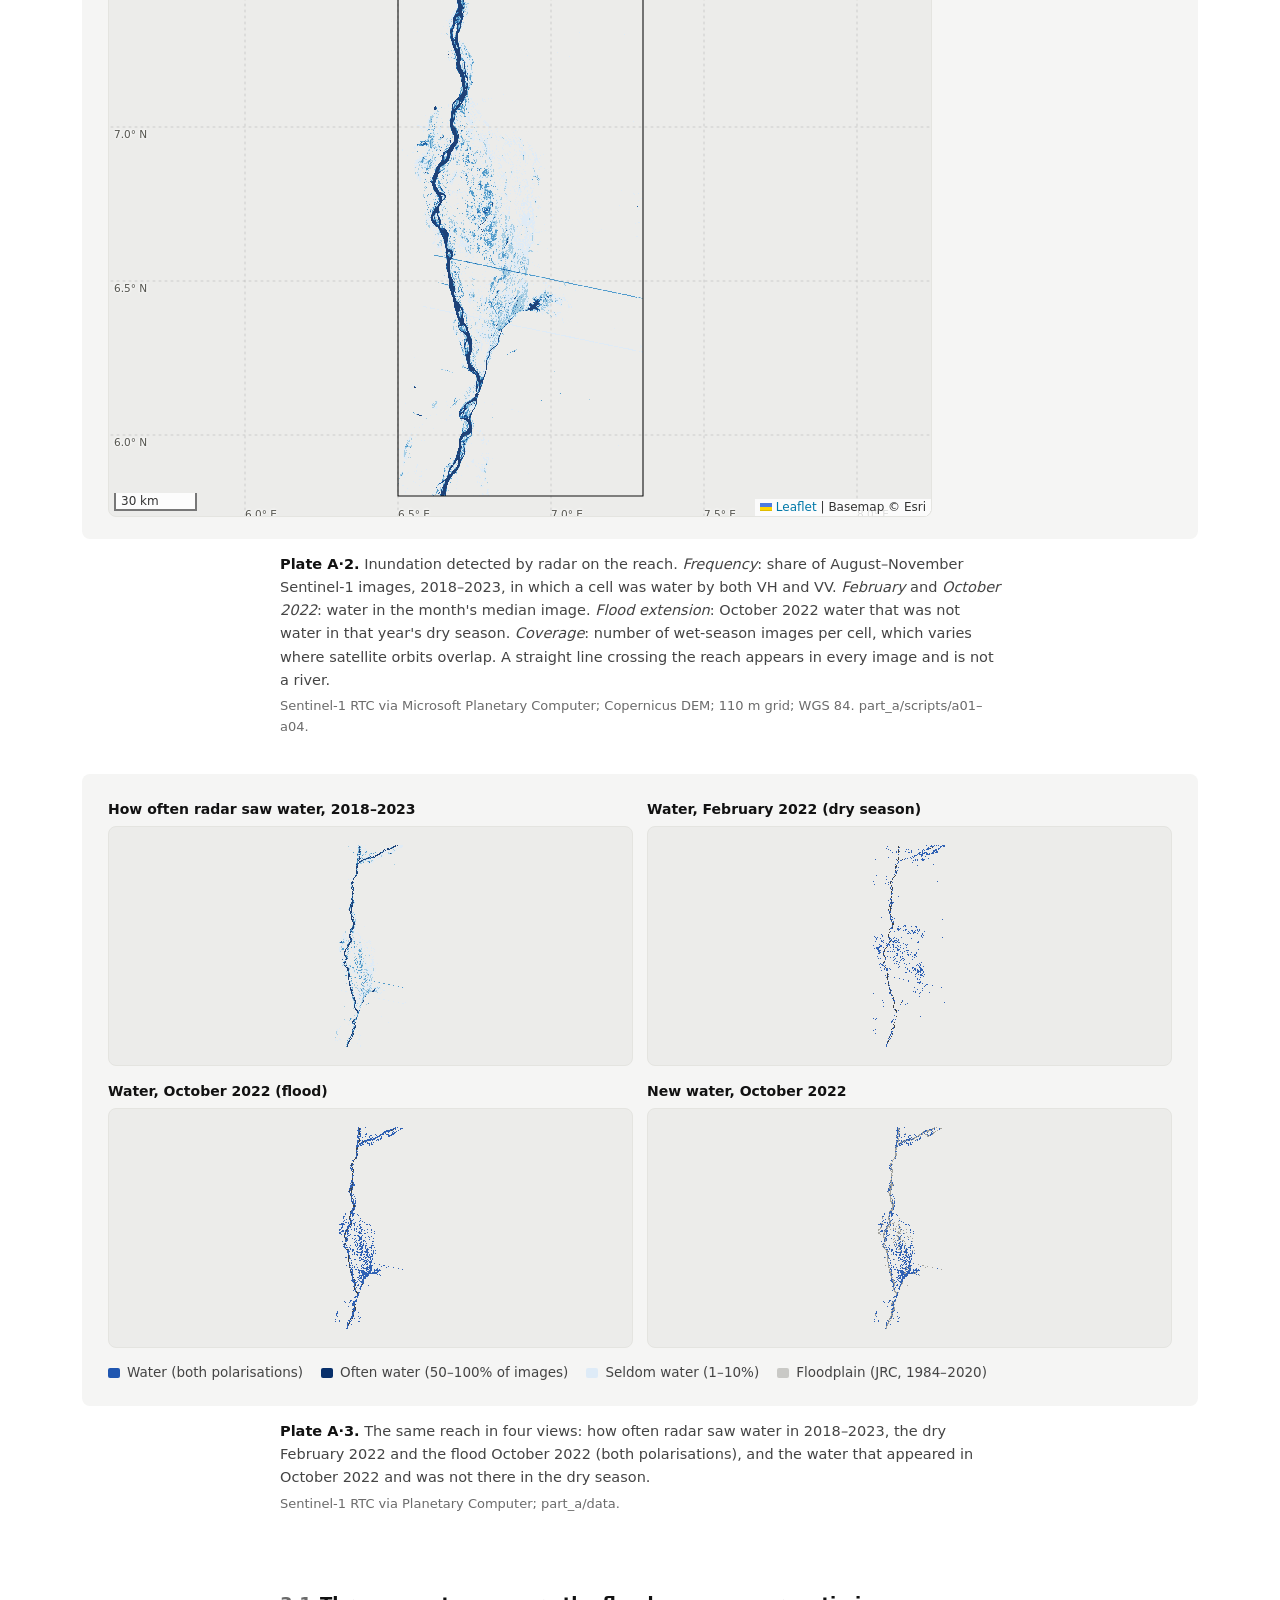
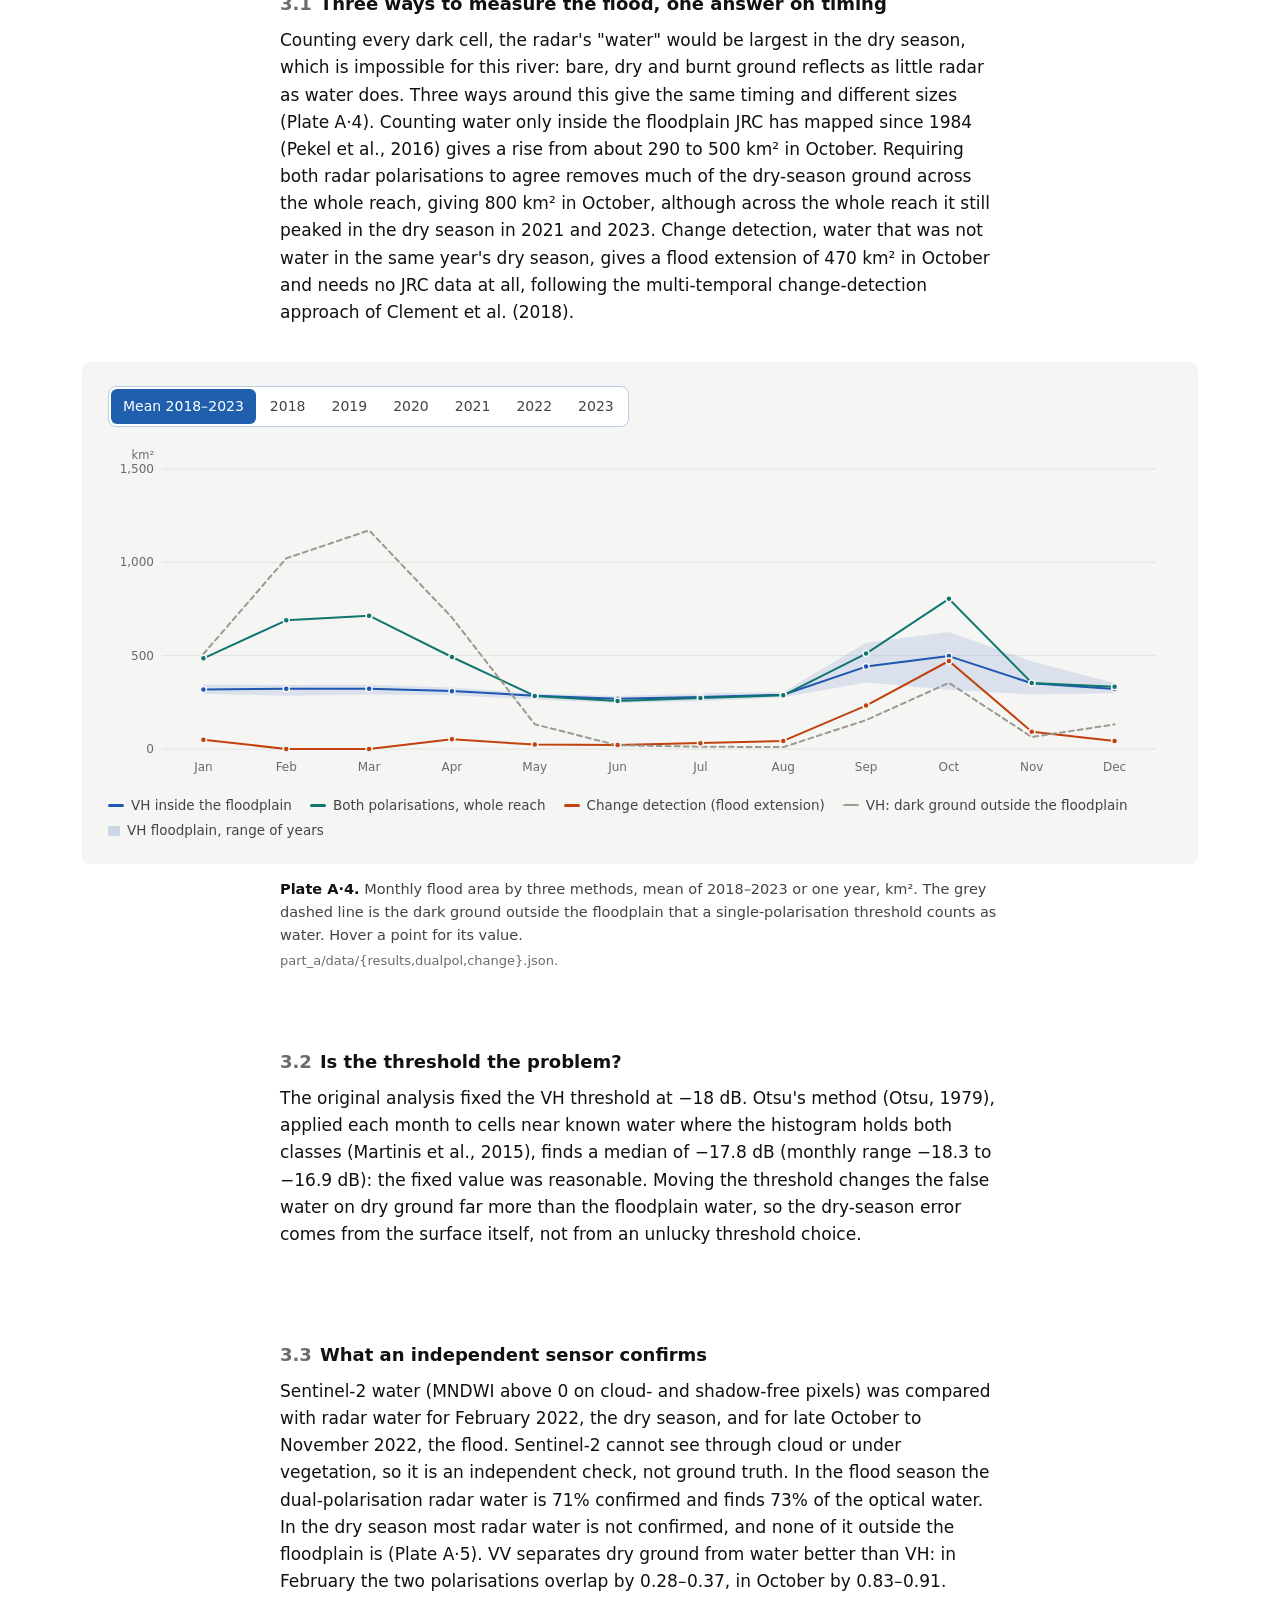
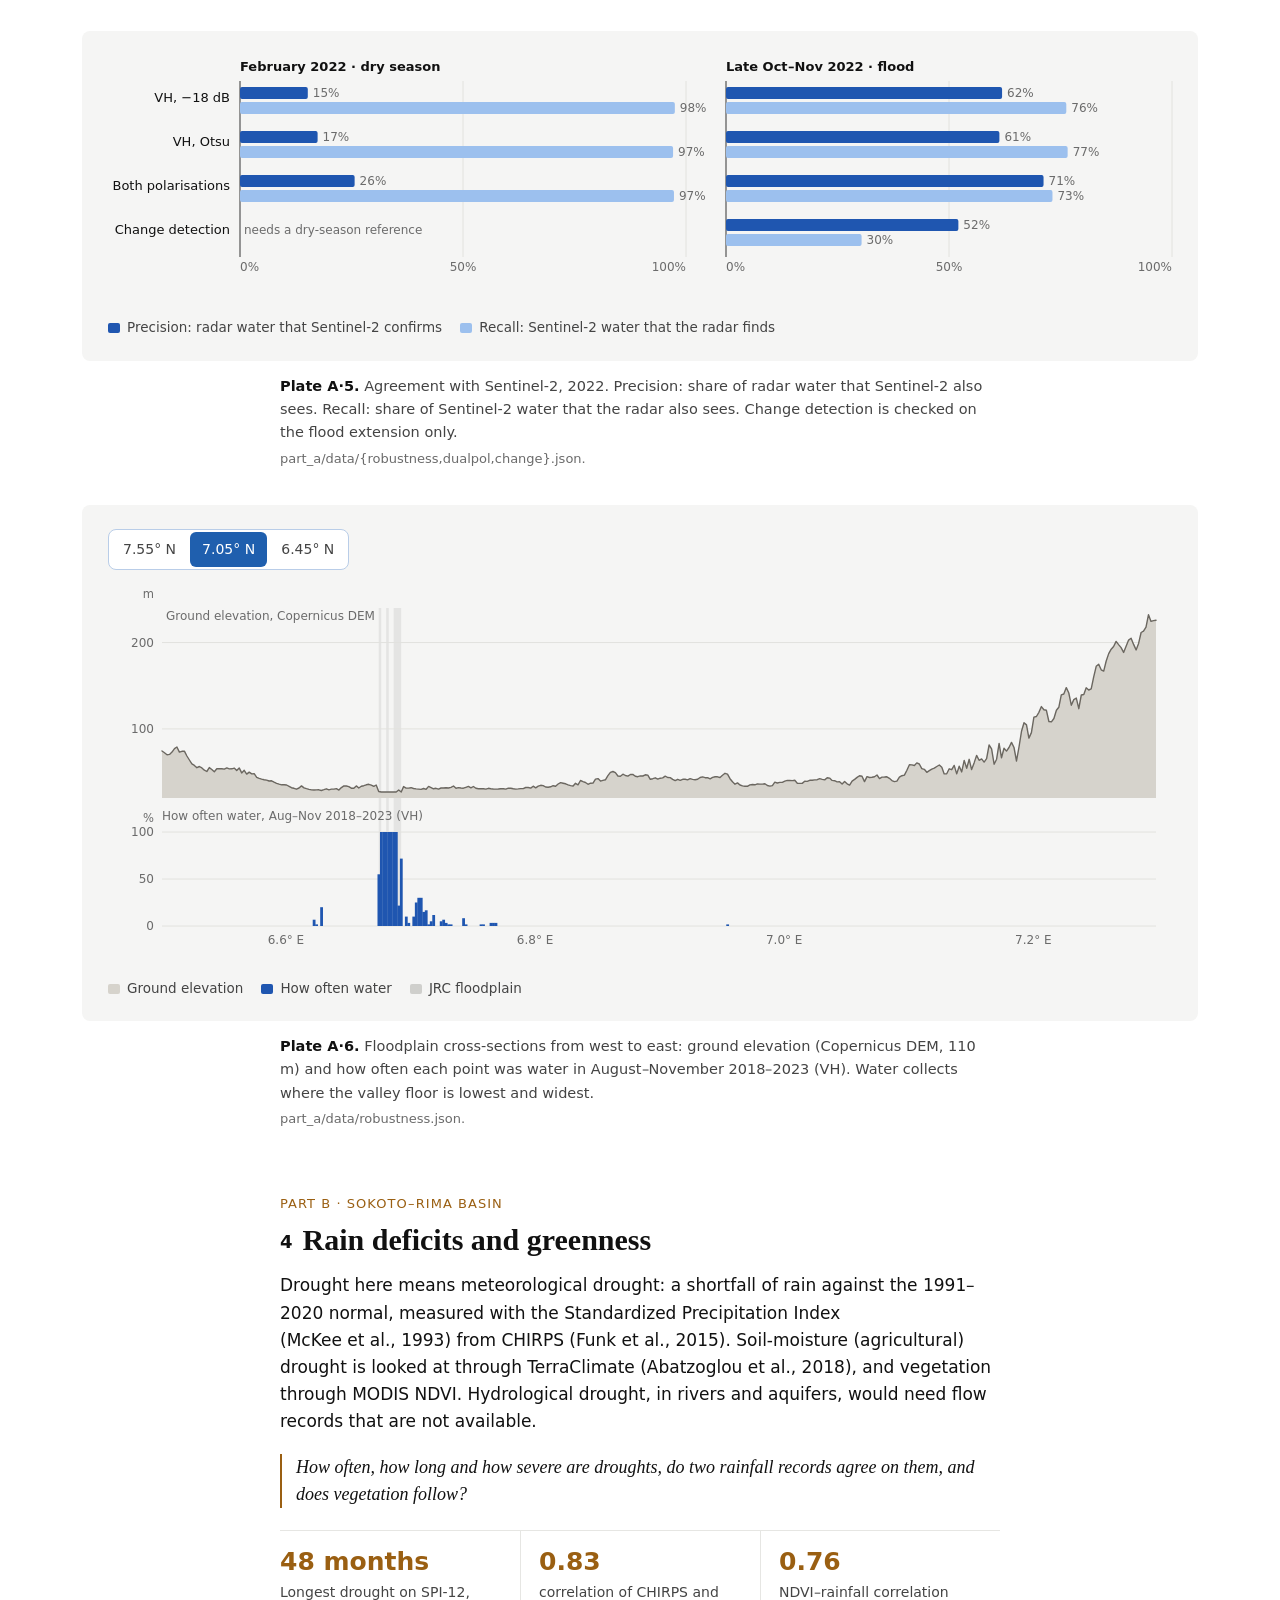
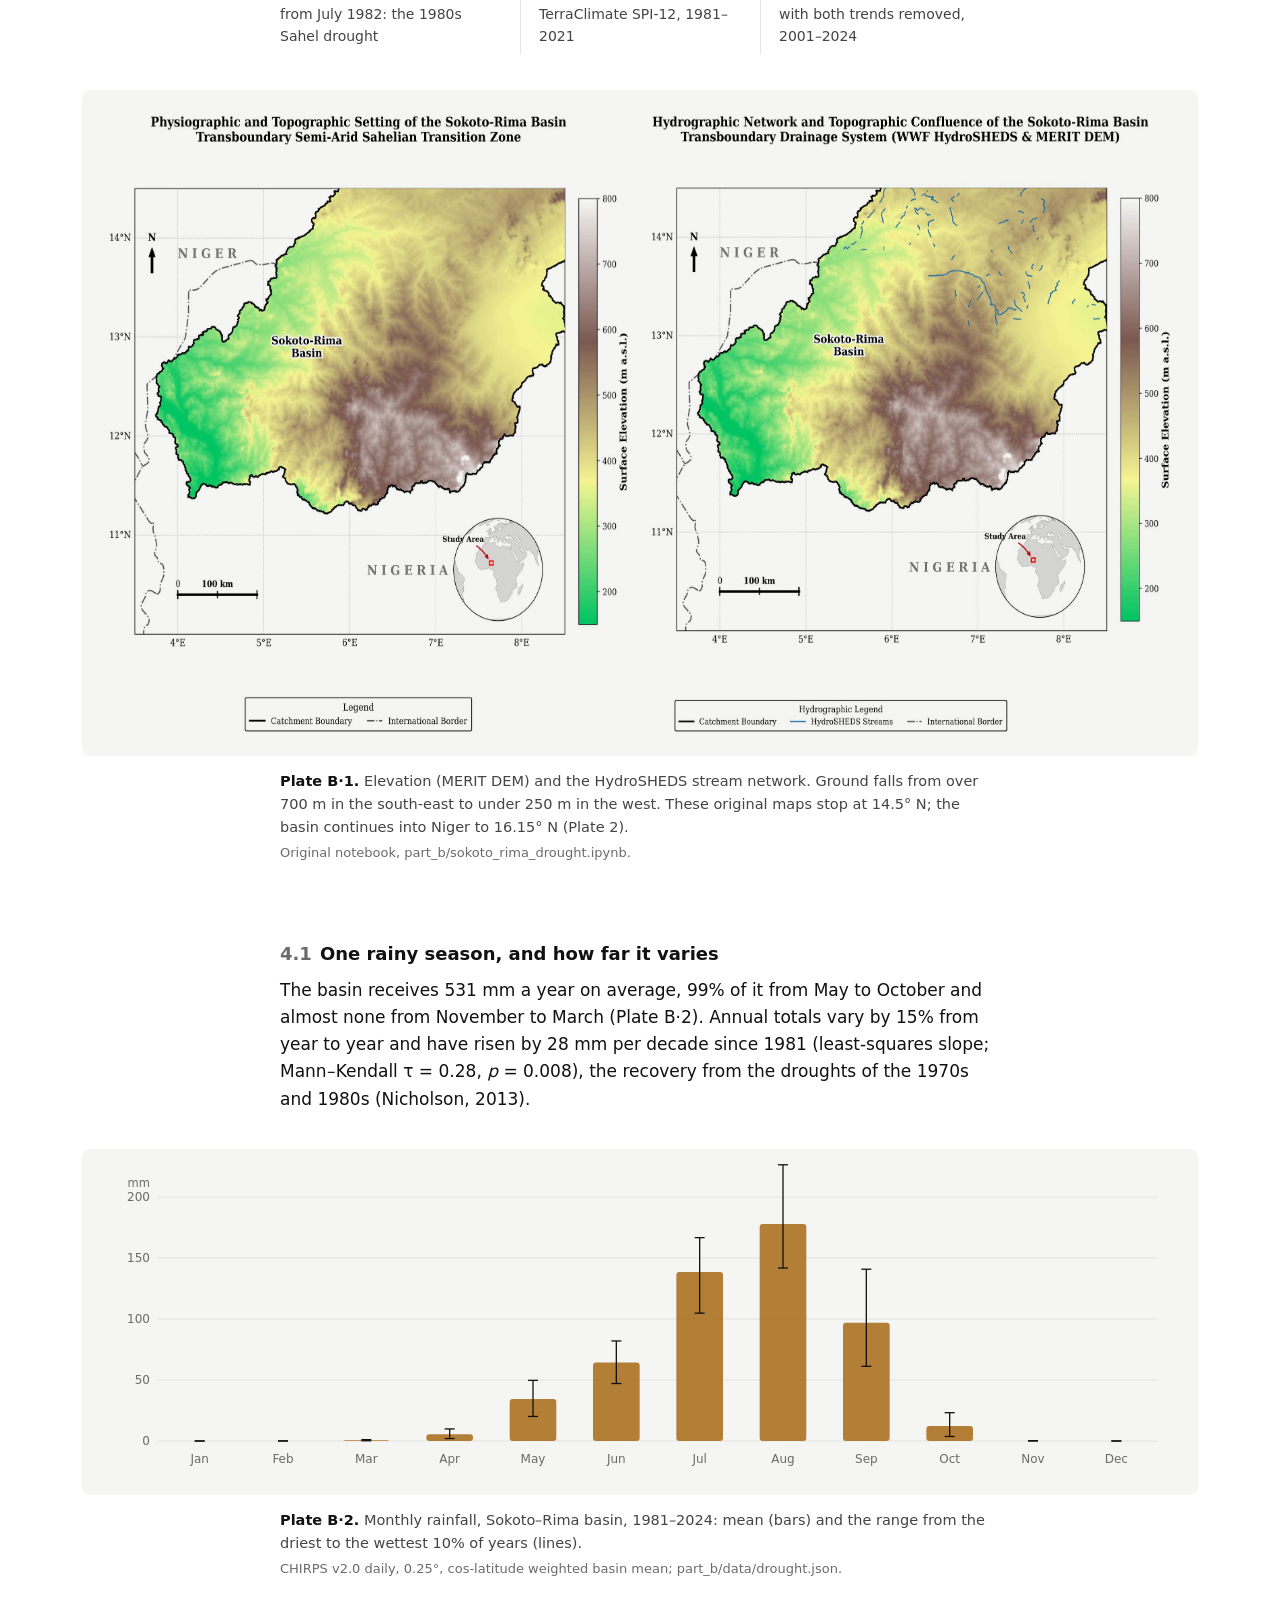
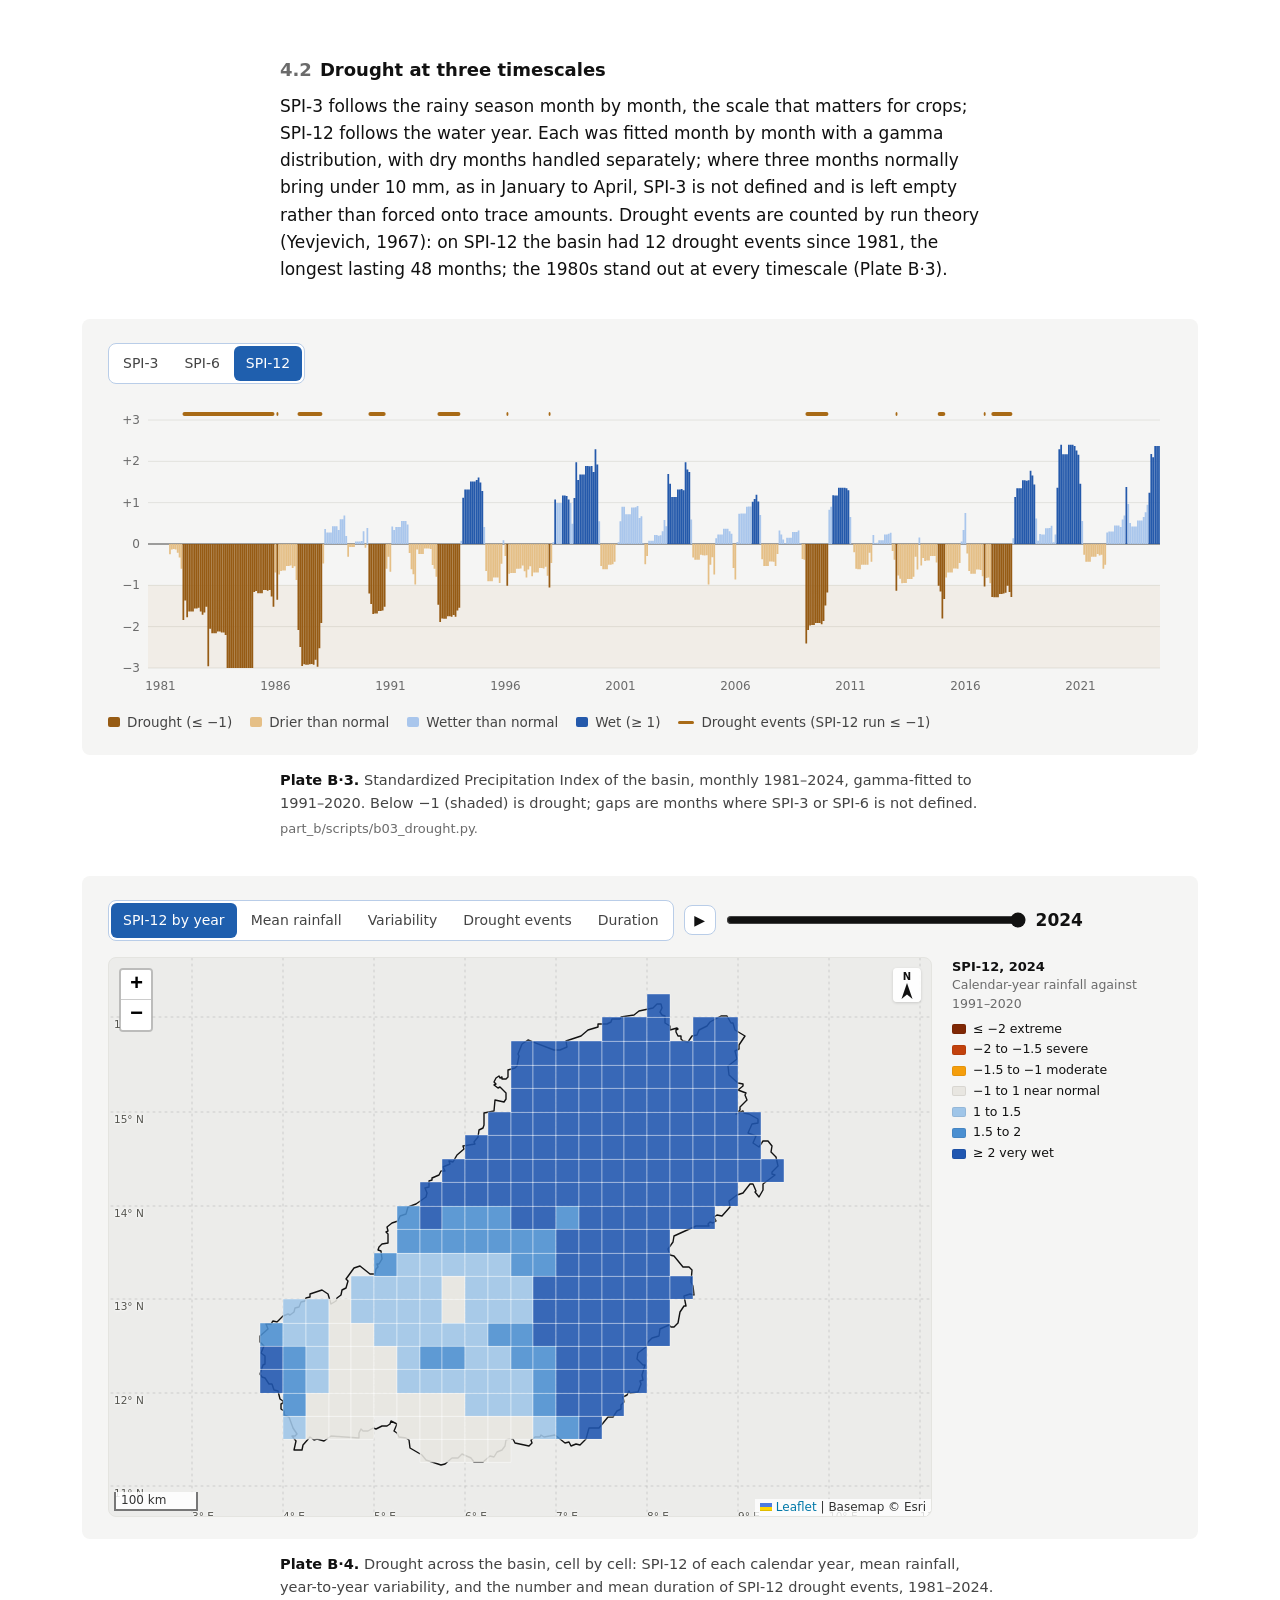
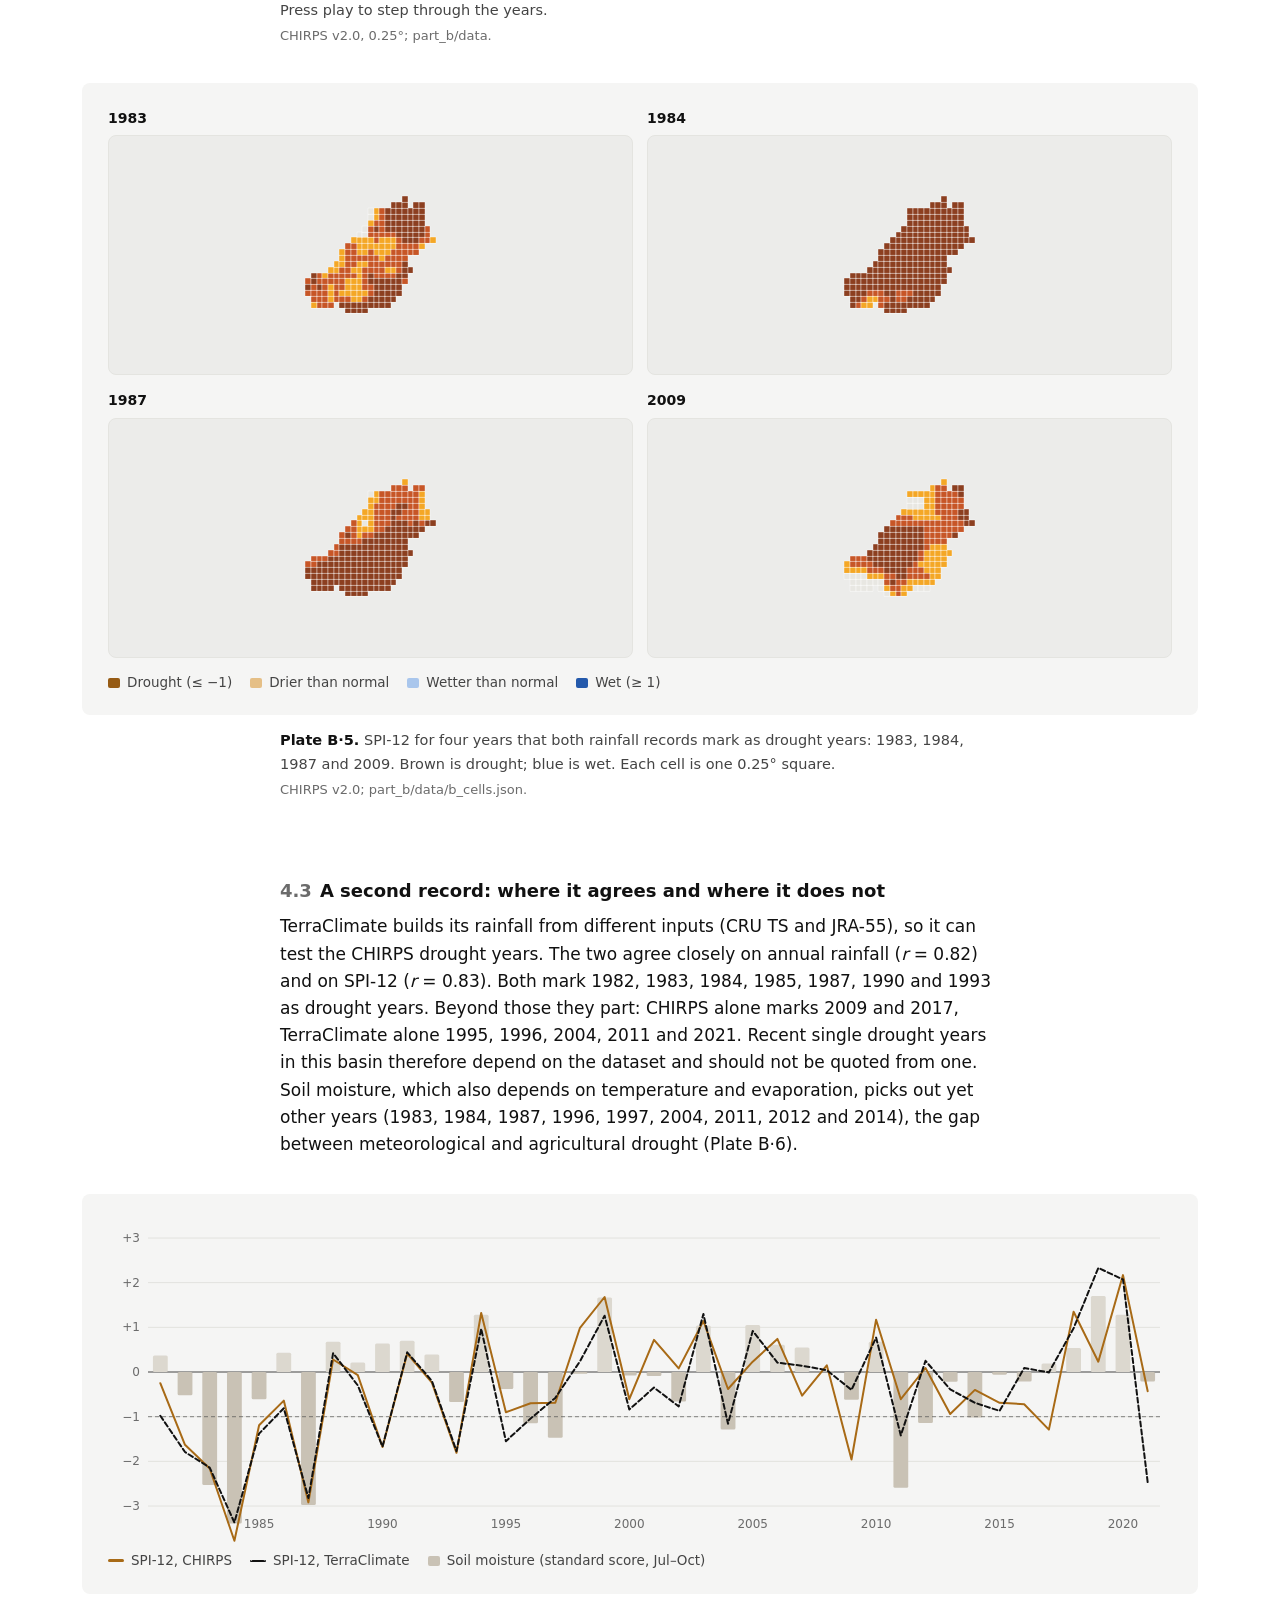
==== commit 33ee1920: "Other studies: add projects 07 to 09" ====
--- a/docs/index.html
+++ b/docs/index.html
@@ -48,7 +48,7 @@
 .sn-back:hover{color:#141412}
 @media (max-width:620px){.sn-media{width:72px;height:72px}.sn-t span{display:none}.sn-pos{display:none}}
 @media (prefers-reduced-motion:reduce){.sn-media img,.sn-arrow{transition:none}}
-</style><nav class="sn-bar" aria-label="Portfolio"><div class="sn-in"><a class="sn-home" href="https://oloyededavid.github.io/geospatial-rs-portfolio/">← David Oloyede</a><span class="sn-pos">Study 01 of 06</span><span class="sn-pn"><a href="https://oloyededavid.github.io/Coastal-Hydrogeology-Modeling/" title="Urban sealing and the shallow water table of the Lekki–Epe barrier, Lagos, 1986–2024">Previous</a><a href="https://oloyededavid.github.io/Ogun-Catchment-Coast-Observatory/" title="Surface water from headwaters to lagoon: rainfall, soil moisture and flooding, 2019–2024">Next study →</a></span></div></nav><!-- study-bar:end -->
+</style><nav class="sn-bar" aria-label="Portfolio"><div class="sn-in"><a class="sn-home" href="https://oloyededavid.github.io/geospatial-rs-portfolio/">← David Oloyede</a><span class="sn-pos">Study 01 of 09</span><span class="sn-pn"><a href="https://oloyededavid.github.io/Open-Geodata-Catalogue/" title="Serving open research outputs as a STAC catalogue and through OGC API Features">Previous</a><a href="https://oloyededavid.github.io/Ogun-Catchment-Coast-Observatory/" title="Surface water from headwaters to lagoon: rainfall, soil moisture and flooding, 2019–2024">Next study →</a></span></div></nav><!-- study-bar:end -->
 <nav class="skipnav" aria-label="Skip link"><a class="skip" href="#overview">Skip to the overview</a></nav>
 <noscript><p style="max-width:720px;margin:12px auto;padding:10px 14px;border:1px solid #d9d9d5;border-radius:6px;background:#fff;color:#141412;font:400 14px/1.5 system-ui,sans-serif">Turn on JavaScript to see the maps, charts and the numbers that are read from the data files. The text is readable without it.</p></noscript>
 <header class="site-header">
@@ -114,7 +114,7 @@
         <li>Estimate how 23 climate models change the daily rainfall and dry spells used in design by 2041–2070, and break the uncertainty of that change into its sources.</li>
       </ol>
       <div class="answer">
-        <div><b>Floods: seasonal, verifiable in the wet season</b><span>Flooding on the floodplain peaks in <span data-v="aPeakMonths">—</span> every year, though in 2021 the peak is within a few per cent of the dry-season months. Sentinel-2 confirms <span data-v="aWetPrec">—</span> of flood-season radar water but only <span data-v="aDryPrec">—</span> in the dry season.</span></div>
+        <div><b>Floods: seasonal, verifiable in the wet season</b><span>Flooding on the floodplain peaks in <span data-v="aPeakMonths">—</span> every year on the single-polarisation series, though in 2021 only narrowly: its September peak is within a few per cent of January–March. Sentinel-2 confirms <span data-v="aWetPrec">—</span> of flood-season radar water but only <span data-v="aDryPrec">—</span> in the dry season.</span></div>
         <div><b>Drought: the 1980s stand out in both records, recent years do not</b><span>Two rainfall records agree on the 1980s droughts but not on which recent years were dry; greenness follows rain in <span data-v="bCellsSig">—</span> of the basin.</span></div>
         <div><b>Design rainfall rises on the Lower Niger–Benue; in the Sokoto–Rima the rise is not clear</b><span>Median 50-year uplift <span data-v="cHeadline">—</span> by 2041–2070 (SSP5-8.5); the Sokoto–Rima rise is not clearly larger than the change the models show between two past periods, and thirty-year records, not model disagreement, dominate the uncertainty.</span></div>
       </div>
@@ -287,7 +287,7 @@
       <tbody>
         <tr><td class="l">CHIRPS v2.0 daily, 0.25° <span class="cite">(Funk et al., 2015)</span></td><td class="l">Present-day extremes; reference for the models</td><td>1985–2014</td></tr>
         <tr><td class="l">NEX-GDDP-CMIP6, 23 models, 0.25°</td><td class="l">Historical and SSP2-4.5 / SSP5-8.5 daily rainfall</td><td>1950–2014, 2041–2070</td></tr>
-        <tr><td class="l">GHCN-Daily, Birni N'Konni and Maradi <span class="cite">(Menne et al., 2012)</span></td><td class="l">Independent point check, Sokoto–Rima</td><td>1950–1980</td></tr>
+        <tr><td class="l">GHCN-Daily, Birni N'Konni and Maradi <span class="cite">(Menne et al., 2012)</span></td><td class="l">Point check from gauges, Sokoto–Rima</td><td>1950–1980</td></tr>
       </tbody></table></div>
   </figure></div>
   <div class="main partC"><section class="sec" style="padding-top:44px" aria-labelledby="h-c1">
@@ -364,7 +364,7 @@
   <div class="main">
     <section id="findings" class="sec" data-reveal aria-labelledby="h-f">
       <h2 id="h-f"><span class="n">6</span>What the three parts show together</h2>
-      <p><strong>Independent checks change the answer.</strong> Without Sentinel-2, the radar would have reported the largest "floods" in the dry season; without TerraClimate, recent drought years would have been quoted from one dataset; without the gauges, today's design rainfall would look settled. In each part the check did not only confirm or refute: it showed where the record can be used and where it cannot.</p>
+      <p><strong>Second-source checks change the answer.</strong> Without Sentinel-2, the radar would have reported the largest "floods" in the dry season; without TerraClimate, recent drought years would have been quoted from one dataset; without the gauges, today's design rainfall would look settled. In each part the check did not only confirm or refute: it showed where the record can be used and where it cannot.</p>
       <p><strong>Timing is robust, magnitude is not.</strong> Every flood method, except the whole-reach dual-polarisation count, shows the reach flooding in <span data-v="aPeakMonths2">—</span>; their October areas differ by about 1.7 times. Both rainfall records place the great droughts in the 1980s; they disagree on single recent years. The models agree on the direction of change in extreme rainfall; its size spans a wide range.</p>
       <p><strong>Short records are the binding constraint.</strong> Thirty-year samples dominate the uncertainty of design rainfall, six years of radar cannot give flood frequencies, and the only daily gauges end in 1980. For engineering use the most valuable addition would be access to Nigeria's own station records, not another model run.</p>
     </section>
@@ -513,7 +513,7 @@
 <footer><div class="wrap">
   <p class="sig"><span>David Oloyede</span><span><a href="https://github.com/oloyededavid">github.com/oloyededavid</a></span><span>Last updated <time datetime="2026-11-18">18 November 2026</time></span><span id="views" hidden></span></p>
   <p>Code MIT. Source data keep their own terms: Sentinel-1 and Sentinel-2 (ESA Copernicus), Copernicus DEM, JRC Global Surface Water, MODIS (NASA), TerraClimate, CHIRPS (Climate Hazards Center, UC Santa Barbara), NEX-GDDP-CMIP6 (NASA), GHCN-Daily (NOAA), HydroBASINS. Read via Microsoft Planetary Computer. Imagery and basemaps © Esri.</p>
-  <!-- study-others:start --><p class="others">Other studies: <a href="https://oloyededavid.github.io/Ogun-Catchment-Coast-Observatory/">Ogun surface water</a> · <a href="https://oloyededavid.github.io/Oueme-Ogun-Groundwater-Recharge/">Ouémé–Ogun recharge</a> · <a href="https://oloyededavid.github.io/Groundwater-Storage-Gravimetry/">Lake Chad water storage</a> · <a href="https://oloyededavid.github.io/Lagos-Urban-Heat-Analytics/">Lagos urban heat</a> · <a href="https://oloyededavid.github.io/Coastal-Hydrogeology-Modeling/">Lekki–Epe groundwater</a></p><!-- study-others:end -->
+  <!-- study-others:start --><p class="others">Other studies: <a href="https://oloyededavid.github.io/Ogun-Catchment-Coast-Observatory/">Ogun surface water</a> · <a href="https://oloyededavid.github.io/Oueme-Ogun-Groundwater-Recharge/">Ouémé–Ogun recharge</a> · <a href="https://oloyededavid.github.io/Groundwater-Storage-Gravimetry/">Lake Chad water storage</a> · <a href="https://oloyededavid.github.io/Lagos-Urban-Heat-Analytics/">Lagos urban heat</a> · <a href="https://oloyededavid.github.io/Coastal-Hydrogeology-Modeling/">Lekki–Epe groundwater</a> · <a href="https://oloyededavid.github.io/Mau-Forest-Land-Cover/">Mau Forest land cover</a> · <a href="https://oloyededavid.github.io/Mozambique-Health-Access/">Mozambique health access</a> · <a href="https://oloyededavid.github.io/Open-Geodata-Catalogue/">Open geodata catalogue</a></p><!-- study-others:end -->
 </div></footer>
 
 <script src="vendor/leaflet-1.9.4/leaflet.js"></script>
